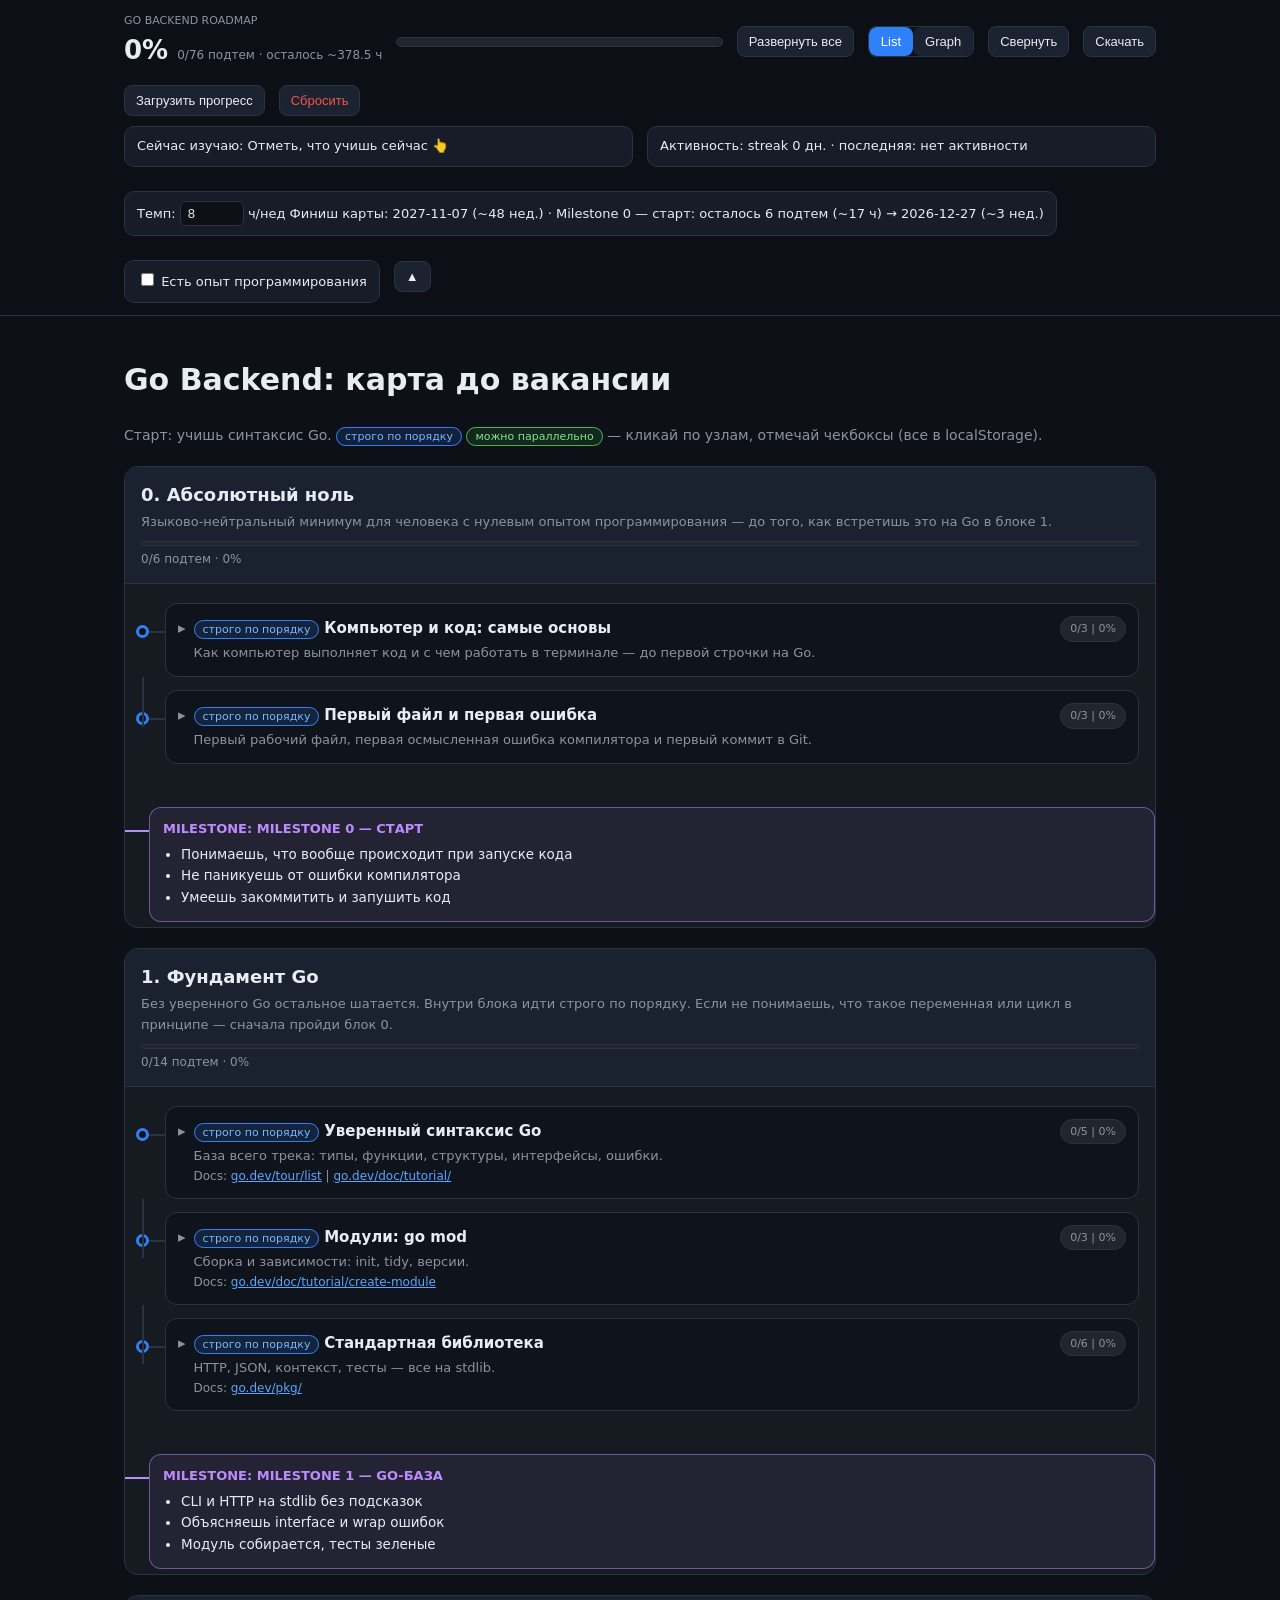
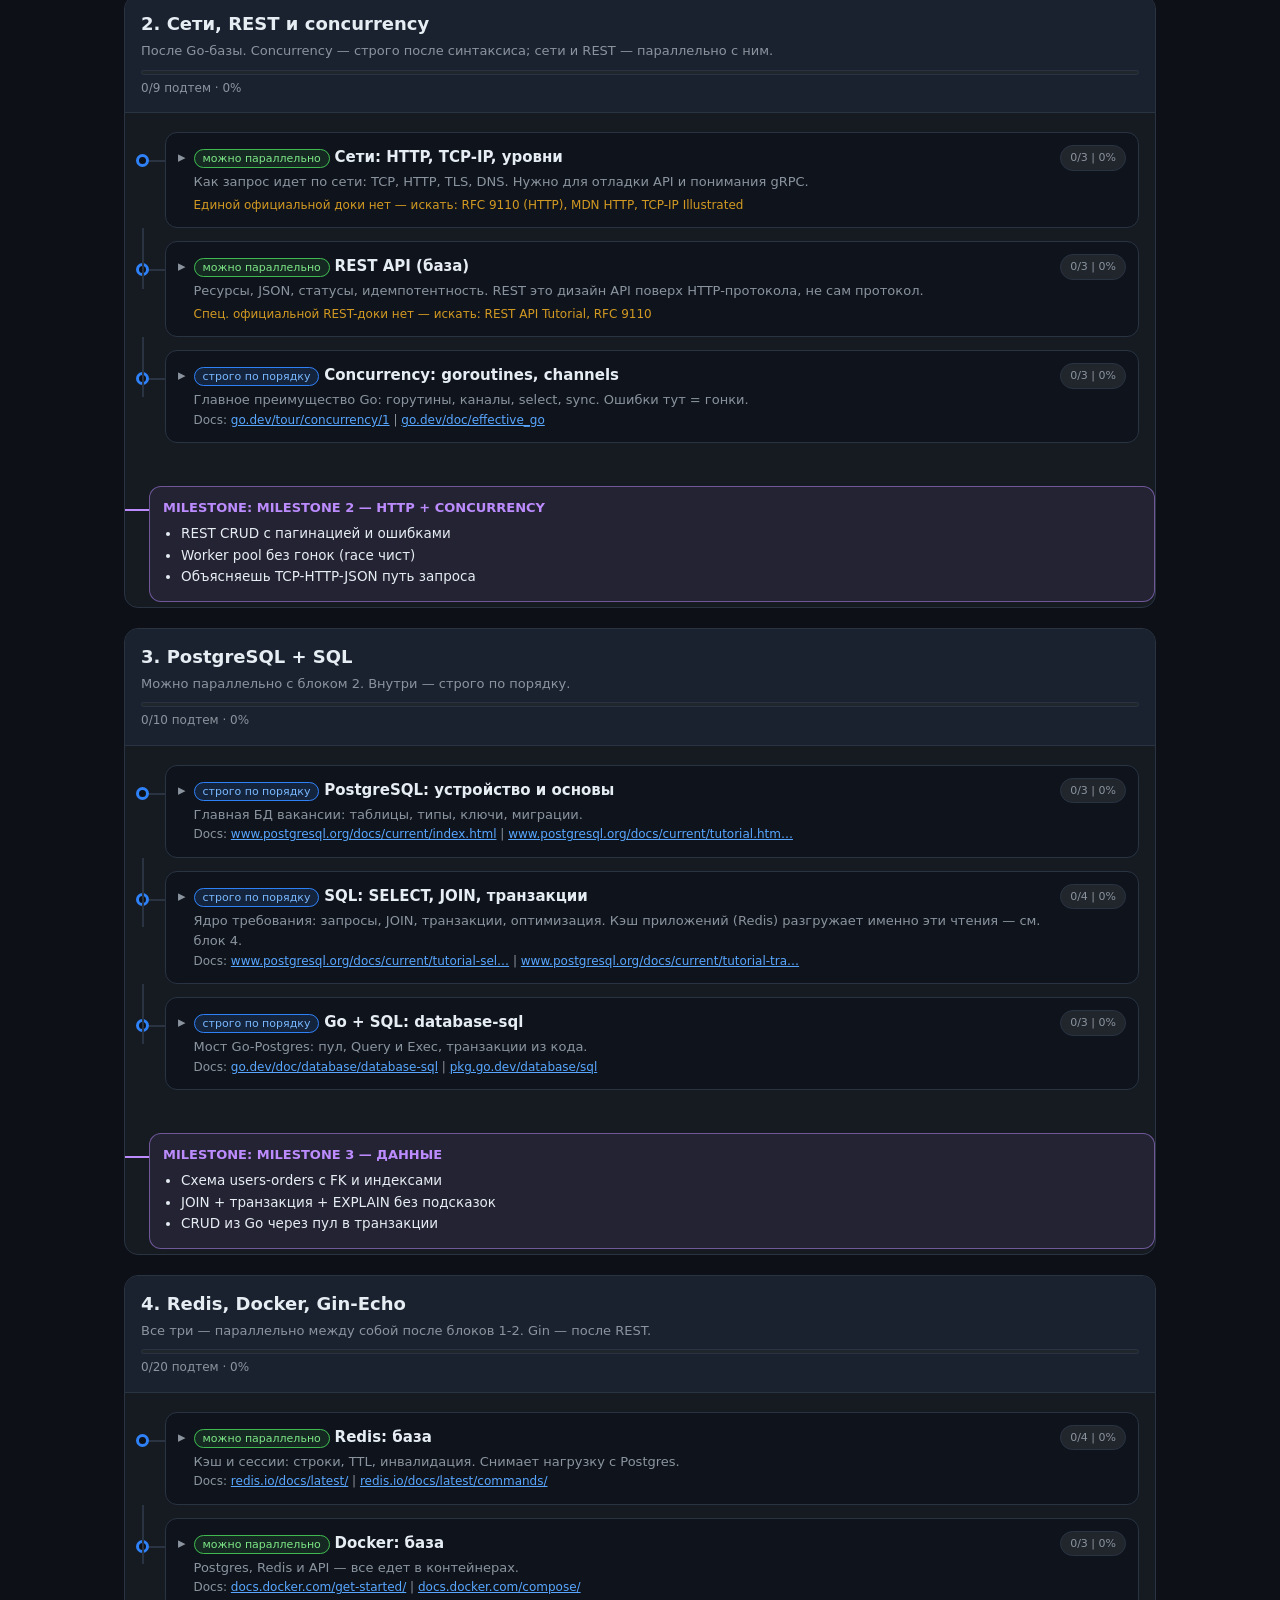
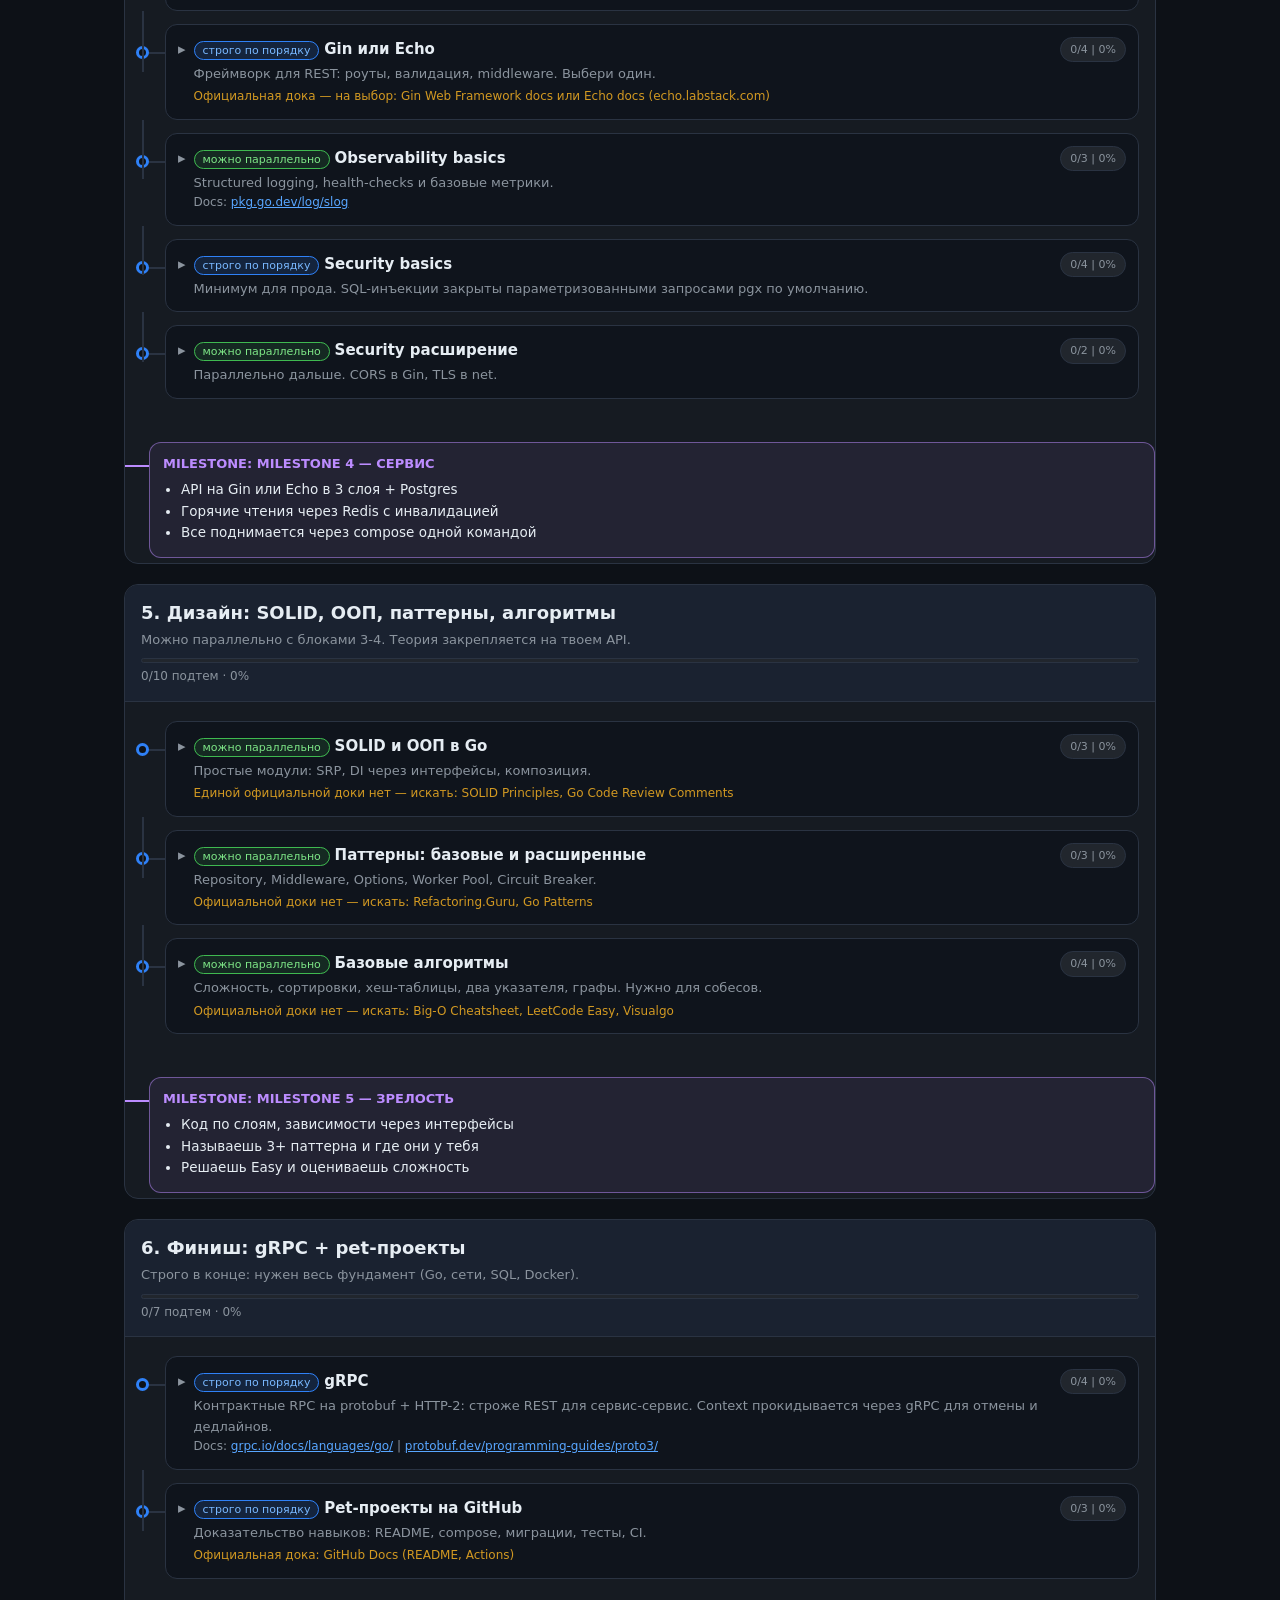
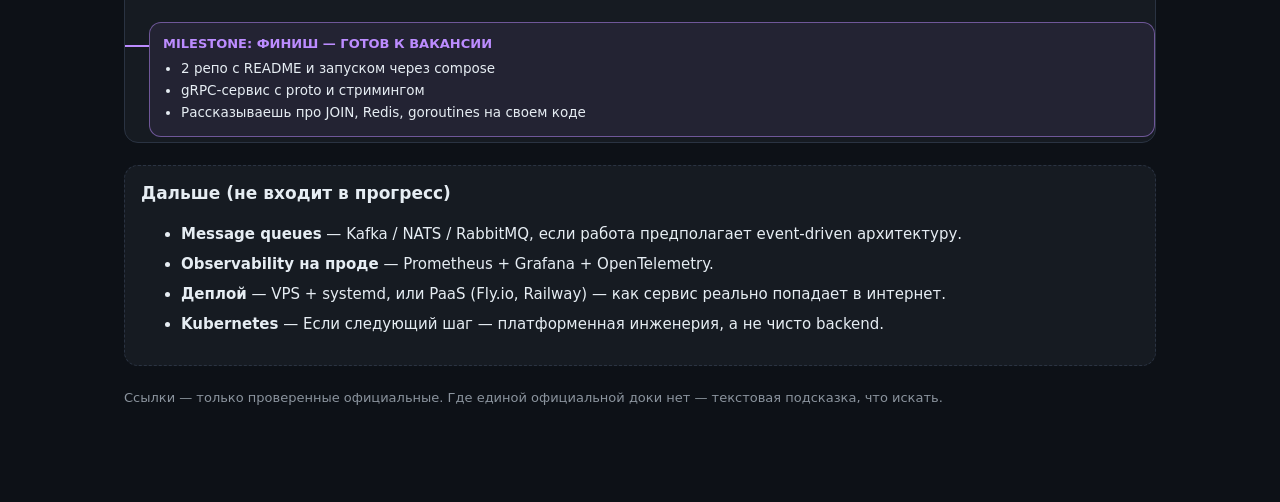
==== index.html @ e1a161cf "Update index.html" ====
<!DOCTYPE html>
<html lang="ru">
<head>
<meta charset="UTF-8">
<meta name="viewport" content="width=device-width,initial-scale=1">
<title>Go Backend Roadmap</title>
<style>
:root{--bg:#0d1117;--p:#161b22;--b:#2a3342;--t:#e6edf3;--m:#8b949e;--a:#2f81f7;--g:#3fb950;--o:#d29922;--pu:#bc8cff;--r:#f85149}
*{box-sizing:border-box}
body{margin:0;background:var(--bg);color:var(--t);font:15px/1.6 system-ui,Segoe UI,Roboto,Arial}
a{color:#58a6ff}
.w{max-width:1060px;margin:0 auto;padding:20px 14px 80px}
header{position:sticky;top:0;z-index:9;background:rgba(13,17,23,.96);border-bottom:1px solid var(--b);padding:12px 0}
.hi{max-width:1060px;margin:0 auto;padding:0 14px;display:flex;gap:14px;align-items:center;flex-wrap:wrap}
.pct{font-size:26px;font-weight:800}
.bar{height:10px;background:#21262d;border-radius:99px;overflow:hidden;border:1px solid var(--b);min-width:200px;flex:1}
.bar>i{display:block;height:100%;width:0;background:linear-gradient(90deg,var(--a),var(--g))}
.btn{background:#1c2330;border:1px solid var(--b);color:var(--t);border-radius:8px;padding:7px 11px;cursor:pointer;font-size:13px}
.tag{font-size:11px;padding:2px 8px;border-radius:99px;border:1px solid var(--b)}
.sq{background:rgba(47,129,247,.15);border-color:var(--a);color:#79b8ff}
.pa{background:rgba(63,185,80,.13);border-color:var(--g);color:#7ee787}
.st{background:var(--p);border:1px solid var(--b);border-radius:14px;margin:20px 0;overflow:hidden}
.sh{padding:14px 16px;border-bottom:1px solid var(--b);background:#1a2230}
.sh h2{margin:0 0 2px;font-size:18px}
.sh p{margin:0;color:var(--m);font-size:13px}
.nd{padding:6px 16px 16px}
.n{border:1px solid var(--b);border-radius:12px;margin:13px 0 13px 24px;background:#0f141c;position:relative}
.n:before{content:"";position:absolute;left:-24px;top:27px;width:24px;height:2px;background:var(--b)}
.n:after{content:"";position:absolute;left:-24px;top:-14px;bottom:50%;width:2px;background:var(--b)}
.nd>.n:first-child:after{display:none}
.d{position:absolute;left:-30px;top:21px;width:13px;height:13px;border-radius:50%;background:var(--bg);border:3px solid var(--a)}
.n.pa .d{border-color:var(--g)}
.nh{padding:12px;cursor:pointer;display:flex;gap:8px;align-items:flex-start}
.nh:hover{background:#131a25}
.nt{font-weight:700}
.nde{color:var(--m);font-size:13px;margin-top:3px}
.np{margin-left:auto;white-space:nowrap;font-size:11px;color:var(--m);background:#21262d;border:1px solid var(--b);border-radius:99px;padding:3px 9px;flex-shrink:0}
.np.dn{color:#7ee787;border-color:var(--g)}
.nb{display:none;border-top:1px solid var(--b);padding:5px 12px 12px}
.n.op .nb{display:block}
.s{border:1px solid var(--b);border-radius:10px;padding:9px 11px;margin:9px 0;background:#11161f}
.s.dn{border-color:rgba(63,185,80,.55)}
.st2{display:flex;gap:9px}
.tk{background:rgba(210,153,34,.09);border:1px solid rgba(210,153,34,.4);border-radius:8px;padding:6px 9px;font-size:13px;margin:6px 0}
.mt{font-size:12px;color:var(--m)}
.hn{font-size:12px;color:var(--o);margin-top:3px}
.mi{margin:14px 0 5px 24px;border:1px solid rgba(188,140,255,.5);background:rgba(188,140,255,.08);border-radius:12px;padding:11px 13px;position:relative}
.mi:before{content:"";position:absolute;left:-25px;top:22px;width:24px;height:2px;background:var(--pu)}
.mi h3{margin:0 0 4px;color:var(--pu);font-size:13px;text-transform:uppercase}
.mi ul{margin:4px 0 2px 18px;font-size:13.5px;padding:0}
.nta{width:100%;min-height:56px;background:#0d1117;color:var(--t);border:1px solid var(--b);border-radius:8px;padding:7px 9px;font:13px/1.5 inherit;margin-top:6px;resize:vertical}
.stt{width:22px;height:22px;border-radius:50%;border:2px solid var(--m);background:transparent;cursor:pointer;flex-shrink:0;margin-top:2px;padding:0}
.stt.todo{border-color:#8b949e;background:#21262d}
.stt.learning{border-color:var(--o);background:var(--o);box-shadow:0 0 8px rgba(210,153,34,.6)}
.stt.done{border-color:var(--g);background:var(--g)}
.sbt{font-size:12px;color:var(--m);background:transparent;border:1px dashed var(--b);border-radius:6px;padding:2px 8px;cursor:pointer;margin-top:6px}
.sbt.has{color:#79b8ff;border-color:var(--a)}
.sSb{height:5px;background:#21262d;border-radius:99px;overflow:hidden;margin-top:8px;border:1px solid var(--b)}
.sSb>i{display:block;height:100%;background:linear-gradient(90deg,var(--a),var(--g))}
.sSt{font-size:12px;color:var(--m);margin-top:4px}
.x2{font-size:12px;color:var(--m);margin-top:4px}
.nw{background:#161d28;border:1px solid var(--b);border-radius:10px;padding:9px 12px;margin-top:10px;font-size:13px}
.nw b{color:#79b8ff}
.fc{background:#161d28;border:1px solid var(--b);border-radius:10px;padding:9px 12px;margin-top:10px;font-size:13px}
.fc input[type=number]{width:64px;background:#0d1117;color:var(--t);border:1px solid var(--b);border-radius:6px;padding:4px 7px;font-size:13px}
.vtabs{display:inline-flex;border:1px solid var(--b);border-radius:8px;overflow:hidden}
.vtabs button{background:#1c2330;border:0;color:var(--t);padding:7px 12px;cursor:pointer;font-size:13px}
.vtabs button.on{background:var(--a);color:#fff}
#gwrap{display:none;position:relative;border:1px solid var(--b);border-radius:14px;overflow:hidden;background:#0a0e14;margin:16px 0 8px}
body.gmode #gwrap{display:block}
body.gmode #app,body.gmode #e1,body.gmode #e0{display:none!important}
#gcv{display:block;width:100%;height:62vh;min-height:440px;cursor:grab;touch-action:none}
#gbar{position:absolute;left:10px;top:10px;display:flex;gap:8px;flex-wrap:wrap;z-index:3}
#ghint{position:absolute;left:10px;bottom:8px;color:var(--m);font-size:12px;z-index:3;background:rgba(10,14,20,.72);padding:3px 8px;border-radius:8px;border:1px solid var(--b)}
#gside{position:absolute;right:0;top:0;bottom:0;width:330px;max-width:88vw;background:rgba(15,20,28,.97);border-left:1px solid var(--b);padding:14px;overflow:auto;transform:translateX(105%);transition:transform .22s ease;z-index:4}
#gside.on{transform:none}
#gside h3{margin:0 0 6px;font-size:16px}
#gside .mut{color:var(--m);font-size:13px}
#gside .row{display:flex;gap:8px;margin:10px 0;flex-wrap:wrap}
#gstat{display:flex;gap:6px;width:100%}
#gstat button{flex:1}
#gstat button.on{outline:2px solid var(--a)}
#gside textarea{width:100%;min-height:76px;background:#0d1117;color:var(--t);border:1px solid var(--b);border-radius:8px;padding:8px}
header .hsub{transition:all .2s ease}
header.min .hsub{display:none}
header.min #hx{transform:rotate(180deg)}
#hx{min-width:34px}
.skip0{display:flex;gap:10px;align-items:center;flex-wrap:wrap;background:#101722;border:1px dashed var(--a);border-radius:12px;padding:10px 12px;margin:16px 0;color:var(--m);font-size:13px}
.bonus{background:var(--p);border:1px dashed var(--b);border-radius:14px;margin:22px 0;padding:14px 16px}
.bonus h2{margin:0 0 6px;font-size:17px}
.bonus li{margin:6px 0}
@media(max-width:768px){header .hsub{display:none}header.open .hsub{display:flex}header.min .hsub{display:none!important}}
</style>
</head>
<body>
<header><div class="hi"><div><div style="font-size:11px;color:var(--m)">GO BACKEND ROADMAP</div><div class="pct"><span id="p">0</span>% <span id="c" style="font-size:12px;color:var(--m);font-weight:400"></span></div></div><div class="bar"><i id="b"></i></div><button class="btn" id="e1">Развернуть все</button><span class="vtabs"><button class="btn on" id="vL">List</button><button class="btn" id="vG">Graph</button></span><button class="btn" id="e0">Свернуть</button><button class="btn" id="dl">Скачать</button><button class="btn" id="ul">Загрузить прогресс</button><input type="file" id="fi" accept=".json,application/json" style="display:none"><button class="btn" id="rs" style="color:var(--r)">Сбросить</button></div><div class="hi hsub"><div class="nw" id="nw" style="flex:1">Сейчас изучаю: —</div><div class="nw" id="sk" style="flex:1">Активность: —</div><div class="fc">Темп: <input id="pw" type="number" min="1" max="80" value="8"> ч/нед <span id="fc">—</span></div><label class="fc" style="gap:6px"><input type="checkbox" id="s0"> Есть опыт программирования</label><button class="btn" id="hx" title="Свернуть шапку">▲</button></div></header>
<div class="w"><h1>Go Backend: карта до вакансии</h1><p style="color:var(--m);font-size:14px">Старт: учишь синтаксис Go. <span class="tag sq">строго по порядку</span> <span class="tag pa">можно параллельно</span> — кликай по узлам, отмечай чекбоксы (все в localStorage).</p><div id="app"></div>
<div id="gwrap"><canvas id="gcv"></canvas><div id="gbar"><button class="btn" id="gfit">Fit</button><button class="btn" id="gcur">To current</button><button class="btn" id="gstop">Pause</button></div><div id="ghint">drag узел=pin, dblclick=unpin, drag фон=pan, wheel/pinch=zoom, click=детали</div><aside id="gside"></aside></div>
<p style="color:var(--m);font-size:13px">Ссылки — только проверенные официальные. Где единой официальной доки нет — текстовая подсказка, что искать.</p></div>
<script>
const K="go-roadmap-v1",KD="go-roadmap-days",KN="go-roadmap-notes",KP="go-roadmap-pace";
let S={};try{S=JSON.parse(localStorage.getItem(K)||"{}")}catch(e){S={}}
for(const k in S){if(S[k]===1||S[k]===true)S[k]="done"}
let DY=[];try{DY=JSON.parse(localStorage.getItem(KD)||"[]")}catch(e){DY=[]}
let NT={};try{NT=JSON.parse(localStorage.getItem(KN)||"{}")}catch(e){NT={}}
let PW=parseInt(localStorage.getItem(KP)||"8",10);if(!(PW>0))PW=8;
let SKIP0=false;try{SKIP0=localStorage.getItem("go-roadmap-skip0")==="1"}catch(e){SKIP0=false}
let OPEN={};try{OPEN=JSON.parse(localStorage.getItem("go-roadmap-open")||"{}")}catch(e){OPEN={}}
const sv=()=>localStorage.setItem(K,JSON.stringify(S));
const svD=()=>localStorage.setItem(KD,JSON.stringify(DY));
const svN=()=>localStorage.setItem(KN,JSON.stringify(NT));
const svP=()=>localStorage.setItem(KP,String(PW));
const svO=()=>localStorage.setItem("go-roadmap-open",JSON.stringify(OPEN));
const svS0=()=>{try{localStorage.setItem("go-roadmap-skip0",SKIP0?"1":"0")}catch(e){}};
const skey=(nd,sb)=>nd.id+":"+(sb.id!=null?sb.id:"");
const st=k=>(S[k]==="done"||S[k]==="learning"||S[k]==="todo")?S[k]:(S[k]?"done":"todo");
const today=()=>{const d=new Date();return d.getFullYear()+"-"+String(d.getMonth()+1).padStart(2,"0")+"-"+String(d.getDate()).padStart(2,"0")};
function markDay(){const t=today();if(!DY.includes(t)){DY.push(t);DY.sort();svD()}}

const D=[
{s:"0. Абсолютный ноль",optional:true,d:"Языково-нейтральный минимум для человека с нулевым опытом программирования — до того, как встретишь это на Go в блоке 1.",n:[
{id:"zero-basics",t:"Компьютер и код: самые основы",m:"seq",ds:"Как компьютер выполняет код и с чем работать в терминале — до первой строчки на Go.",sub:[
{id:"0",w:"Что такое программа и как компьютер её выполняет",y:"На пальцах, без языка.",t:"Задание: своими словами объясни другу, что происходит, когда ты запускаешь любую программу.",h:2},
{id:"1",w:"Компилятор vs интерпретатор",y:"Что происходит, когда запускаешь код.",t:"Задание: опиши разницу на примере запуска своей первой Go-программы.",h:2},
{id:"2",w:"Терминал: базовые команды и пути",y:"cd, ls, mkdir, запуск программы; относительные и абсолютные пути.",t:"Задание: создай папку через терминал, перейди в неё, запусти файл.",h:3}]},
{id:"zero-project",t:"Первый файл и первая ошибка",m:"seq",ds:"Первый рабочий файл, первая осмысленная ошибка компилятора и первый коммит в Git.",sub:[
{id:"0",w:"Файл .go и структура простого проекта",y:"main.go, package main, func main.",t:"Задание: создай minimal main.go и запусти его.",h:3},
{id:"1",w:"Как читать ошибку компилятора",y:"Не бояться красного текста.",t:"Задание: намеренно сломай код 3 способами, разбери каждую ошибку.",h:3},
{id:"2",w:"Git: репозиторий, commit, push",y:"Что такое репозиторий и зачем он нужен.",t:"Задание: создай репозиторий, сделай первый коммит и запушь на GitHub",h:4}]}],
mi:{t:"Milestone 0 — старт",c:["Понимаешь, что вообще происходит при запуске кода","Не паникуешь от ошибки компилятора","Умеешь закоммитить и запушить код"]}},
{s:"1. Фундамент Go",d:"Без уверенного Go остальное шатается. Внутри блока идти строго по порядку. Если не понимаешь, что такое переменная или цикл в принципе — сначала пройди блок 0.",n:[
{id:"go-syn",t:"Уверенный синтаксис Go",m:"seq",ds:"База всего трека: типы, функции, структуры, интерфейсы, ошибки.",docs:["https://go.dev/tour/list","https://go.dev/doc/tutorial/"],sub:[
{w:"Типы, переменные, управление",y:"Фундамент чтения любого кода.",t:"Задание: CLI-калькулятор с флагом операции.",h:6,l:["https://go.dev/tour/list"],x:"Go by Example: переменные, if-else, switch, for"},
{w:"Функции, методы, указатели",y:"Важно value vs pointer receiver.",t:"Задание: тип Cart с методами Add и Total на указателе.",h:6,l:["https://go.dev/doc/effective_go"],x:"Go by Example: методы, указатели, структуры"},
{w:"Struct, interface, композиция",y:"В Go нет наследования — есть интерфейсы.",t:"Задание: интерфейс Notifier + 2 реализации.",h:8,l:["https://go.dev/doc/effective_go"],x:"Go Code Review Comments: интерфейсы и встраивание"},
{w:"Slices, maps, строки",y:"len и cap, nil-мапы, руны.",t:"Задание: word-count через map + сортировку.",h:6,l:["https://go.dev/tour/list"],x:"Go by Example: срезы, карты, строки и руны"},
{w:"Ошибки: wrap, Is и As",y:"Ошибки — значения; wrap через процент-w.",t:"Задание: цепочка из 3 функций с оборачиванием ошибок.",h:5,l:["https://go.dev/blog/error-handling-and-go"]}]},
{id:"gomod",t:"Модули: go mod",m:"seq",ds:"Сборка и зависимости: init, tidy, версии.",docs:["https://go.dev/doc/tutorial/create-module"],sub:[
{w:"init, build, run",y:"Чтобы проект собирался одной командой.",t:"Задание: модуль, 2 пакета, сборка всего проекта.",h:3,l:["https://go.dev/doc/tutorial/create-module"],x:"Go docs: Tutorial Create a Module (офиц. дока)"},
{w:"get и tidy",y:"Чистое дерево зависимостей.",t:"Задание: подключи uuid, выполни tidy.",h:3,l:["https://go.dev/doc/modules/gomod-ref"],x:"Go blog: Using Go Modules (офиц. блог)"},
{w:"Версии и replace",y:"Semver и локальная замена.",t:"Задание: подключи пакет через replace.",h:3,l:["https://go.dev/doc/modules/gomod-ref"]}],x:"Go docs: Minimal Version Selection + replace"},
{id:"std",t:"Стандартная библиотека",m:"seq",ds:"HTTP, JSON, контекст, тесты — все на stdlib.",docs:["https://go.dev/pkg/"],sub:[
{w:"net-http сервер",y:"Даже с Gin внутри — net-http.",t:"Задание: сервер с health и echo + таймауты.",h:6,l:["https://pkg.go.dev/net/http"],x:"Go by Example: HTTP-серверы, таймауты, graceful shutdown"},
{w:"encoding-json",y:"REST — это JSON туда-сюда.",t:"Задание: CRUD в памяти с корректными статусами.",h:4,l:["https://pkg.go.dev/encoding/json"],x:"Go by Example: JSON — Marshal, Unmarshal, теги"},
{w:"context",y:"Отмена и таймауты для HTTP, SQL и gRPC.",t:"Задание: хендлер с WithTimeout.",h:4,l:["https://pkg.go.dev/context"],x:"Go blog: Concurrency Patterns — Context (офиц. блог Go)"},
{w:"testing table-driven",y:"Идиома Go.",t:"Задание: покрой функцию 5 кейсами.",h:5,l:["https://pkg.go.dev/testing"]},
{id:"generics",w:"Generics: type parameters",y:"Go 1.18+: общие функции без copy-paste.",t:"Задание: Max Ordered + Stack Push Pop.",h:5,l:["https://go.dev/doc/tutorial/generics"]},
{id:"panic-recover",w:"Panic, recover, defer",y:"Паника не error.",t:"Задание: middleware recover 500.",h:3,l:["https://go.dev/blog/defer-panic-and-recover"]}]}],
mi:{t:"Milestone 1 — Go-база",c:["CLI и HTTP на stdlib без подсказок","Объясняешь interface и wrap ошибок","Модуль собирается, тесты зеленые"]}},
{s:"2. Сети, REST и concurrency",d:"После Go-базы. Concurrency — строго после синтаксиса; сети и REST — параллельно с ним.",n:[
{id:"net",t:"Сети: HTTP, TCP-IP, уровни",m:"par",ds:"Как запрос идет по сети: TCP, HTTP, TLS, DNS. Нужно для отладки API и понимания gRPC.",hint:"Единой официальной доки нет — искать: RFC 9110 (HTTP), MDN HTTP, TCP-IP Illustrated",sub:[
{w:"Модель OSI, TCP-IP и сокеты",y:"Где TCP, где HTTP, что такое порт.",t:"Задание: нарисуй схему путь запроса браузер-сервер и выведи ss -tlnp на своей машине.",h:4,hint:"искать в MDN: HTTP overview"},
{w:"HTTP: методы, статусы, заголовки",y:"REST построен на семантике HTTP.",t:"Задание: curl GET, POST, PUT, DELETE; объясни 2xx, 4xx, 5xx + cookies и keep-alive.",h:5,hint:"искать: MDN HTTP methods и status + RFC 9110"},
{w:"TCP vs UDP, TLS, DNS",y:"Почему API на TCP+TLS; как резолвится хост.",t:"Задание: выполни curl -v https://go.dev, выпиши 3 строки handshake TLS и результат nslookup go.dev.",h:5,hint:"искать: Cloudflare Learning Center (DNS, TLS)"}]},
{id:"rest",t:"REST API (база)",m:"par",ds:"Ресурсы, JSON, статусы, идемпотентность. REST это дизайн API поверх HTTP-протокола, не сам протокол.",hint:"Спец. официальной REST-доки нет — искать: REST API Tutorial, RFC 9110",sub:[
{w:"Ресурсы и маршруты",y:"Проектирование users-id вместо getUser.",t:"Задание: опиши таблицу 5 endpoints CRUD users и orders: метод + путь + статус.",h:4,hint:"искать: REST API Tutorial (restapitutorial.com)",x:"REST API Tutorial: ресурсы и именование"},
{w:"JSON, статусы, ошибки",y:"Единый формат ошибок решает боль фронта.",t:"Задание: CRUD на stdlib с единым JSON ошибок.",h:6,l:["https://pkg.go.dev/encoding/json"],x:"JSON API: формат ошибок + статусы"},
{w:"Query, пагинация, фильтры",y:"Без limit и offset API ляжет на больших таблицах.",t:"Задание: items с page, limit и sort.",h:4,hint:"искать: JSON API pagination"}],x:"JSON API: пагинация limit-offset"},
{id:"conc",t:"Concurrency: goroutines, channels",m:"seq",ds:"Главное преимущество Go: горутины, каналы, select, sync. Ошибки тут = гонки.",docs:["https://go.dev/tour/concurrency/1","https://go.dev/doc/effective_go"],sub:[
{w:"Goroutines + WaitGroup",y:"Параллельные задачи без потоков ОС.",t:"Задание: скачать 5 URL параллельно через WaitGroup.",h:6,l:["https://go.dev/tour/concurrency/1"],x:"Go blog: Share Memory By Communicating (офиц. блог Go)"},
{w:"Channels + select",y:"Обмен данными и таймауты.",t:"Задание: worker pool на 3 воркера + select с timeout.",h:8,l:["https://go.dev/tour/concurrency/2"],x:"Go by Example: каналы, select, таймауты, worker pools"},
{w:"Mutex, race, errgroup",y:"Защита общих данных; поиск гонок.",t:"Задание: счетчик с mutex + запуск с флагом race.",h:6,l:["https://go.dev/doc/effective_go"]}]}],
mi:{t:"Milestone 2 — HTTP + concurrency",c:["REST CRUD с пагинацией и ошибками","Worker pool без гонок (race чист)","Объясняешь TCP-HTTP-JSON путь запроса"],x:"Go docs: Data Race Detector + errgroup README"}},
{s:"3. PostgreSQL + SQL",d:"Можно параллельно с блоком 2. Внутри — строго по порядку.",n:[
{id:"pg",t:"PostgreSQL: устройство и основы",m:"seq",ds:"Главная БД вакансии: таблицы, типы, ключи, миграции.",docs:["https://www.postgresql.org/docs/current/index.html","https://www.postgresql.org/docs/current/tutorial.html"],sub:[
{w:"Установка, psql, типы",y:"Уметь поднять БД и ходить в нее руками.",t:"Задание: подними Postgres в docker, создай БД и users.",h:4,l:["https://www.postgresql.org/docs/current/tutorial-start.html"],x:"PostgreSQL Tutorial: установка и psql"},
{w:"Схема: PK, FK, NOT NULL, unique",y:"Целостность на уровне БД, а не только в коде.",t:"Задание: users-orders с FK и ON DELETE RESTRICT.",h:5,l:["https://www.postgresql.org/docs/current/tutorial-constraints.html"],x:"PostgreSQL Tutorial: ограничения и ключи"},
{w:"Индексы и миграции",y:"Индексы ускоряют, миграции версионируют схему.",t:"Задание: btree-индекс на email + 3 миграции.",h:5,l:["https://www.postgresql.org/docs/current/indexes.html"]}],x:"golang-migrate README: миграции up-down"},
{id:"sql",t:"SQL: SELECT, JOIN, транзакции",m:"seq",ds:"Ядро требования: запросы, JOIN, транзакции, оптимизация. Кэш приложений (Redis) разгружает именно эти чтения — см. блок 4.",docs:["https://www.postgresql.org/docs/current/tutorial-select.html","https://www.postgresql.org/docs/current/tutorial-transactions.html"],sub:[
{w:"SELECT, WHERE, GROUP BY",y:"80 процентов рабочих запросов.",t:"Задание: топ-5 товаров по выручке (SUM+GROUP+LIMIT).",h:6,l:["https://www.postgresql.org/docs/current/tutorial-select.html"],x:"PostgreSQL Tutorial: SELECT, агрегаты, GROUP BY"},
{w:"JOIN inner и left, подзапросы",y:"Связанные таблицы без N+1 в коде.",t:"Задание: пользователи + заказы через LEFT JOIN.",h:6,l:["https://www.postgresql.org/docs/current/tutorial-join.html"],x:"PostgreSQL Tutorial: JOIN и подзапросы"},
{w:"INSERT, UPDATE, DELETE + транзакции",y:"Атомарность: списание + запись вместе.",t:"Задание: перевод баланса BEGIN-COMMIT + ROLLBACK.",h:6,l:["https://www.postgresql.org/docs/current/tutorial-transactions.html"],x:"PostgreSQL Tutorial: транзакции и уровни изоляции"},
{w:"EXPLAIN и оптимизация",y:"Видеть seq scan и чинить индексом.",t:"Задание: EXPLAIN ANALYZE, добавь индекс, сравни.",h:6,l:["https://www.postgresql.org/docs/current/using-explain.html"]}],x:"PostgreSQL Tutorial: Using EXPLAIN + индексы"},
{id:"godb",t:"Go + SQL: database-sql",m:"seq",ds:"Мост Go-Postgres: пул, Query и Exec, транзакции из кода.",docs:["https://go.dev/doc/database/database-sql","https://pkg.go.dev/database/sql"],sub:[
{w:"Подключение и пул (pgx)",y:"Пул решает скорость и лимиты коннектов.",t:"Задание: подключи pgx с MaxConns=5, выполни Ping и SELECT version().",h:4,l:["https://pkg.go.dev/github.com/jackc/pgx/v5"],x:"pgx README + Go database-sql docs: пул соединений"},
{w:"Query, Exec, Scan",y:"Чтение строк и запись без магии.",t:"Задание: CRUD users на database-sql или pgx. Используй context.WithTimeout при вызове запроса, покажи отмену при таймауте.",h:6,l:["https://go.dev/doc/database/database-sql"],x:"Go wiki: database-sql tutorial (офиц. wiki)"},
{w:"Транзакции из Go + sqlc",y:"Транзакция в коде + генерация типов.",t:"Задание: перевод баланса 100 единиц между двумя счетами в tx + сгенерируй типы через sqlc.",h:6,hint:"искать в официальной документации: sqlc docs (sqlc.dev) и pgx docs"}]}],
mi:{t:"Milestone 3 — данные",c:["Схема users-orders с FK и индексами","JOIN + транзакция + EXPLAIN без подсказок","CRUD из Go через пул в транзакции"]}},
{s:"4. Redis, Docker, Gin-Echo",d:"Все три — параллельно между собой после блоков 1-2. Gin — после REST.",n:[
{id:"redis",t:"Redis: база",m:"par",ds:"Кэш и сессии: строки, TTL, инвалидация. Снимает нагрузку с Postgres.",docs:["https://redis.io/docs/latest/","https://redis.io/docs/latest/commands/"],sub:[
{id:"cache-aside",w:"Cache-aside зачем и когда НЕ надо",y:"Дорогие чтения редко меняющихся данных; иначе преждевременная оптимизация.",t:"Задание reasoning без кода: 2 кейса где кэш оправдан и где нет.",h:1.5},
{w:"Строки, хеши, TTL",y:"Кэш GET-запросов — главный кейс.",t:"Задание: SET, GET, HSET + EXPIRE через redis-cli. Затем опиши, какие ключи твоего API стоит кэшировать, а какие нет.",h:3,l:["https://redis.io/docs/latest/commands/"],x:"Redis Tutorial: структуры данных и expire"},
{w:"Кэширование в Go",y:"Cache-aside: сначала Redis, потом БД.",t:"Задание: кэшируй профиль на 60с (go-redis). Отдельно проговори: cache-aside сначала смотрит в Redis, потом в БД; пиши инвалидацию при UPDATE.",h:5,l:["https://redis.io/docs/latest/develop/clients/go/"],x:"go-redis README: cache-aside пример"},
{w:"Инвалидация и сессии",y:"Протухший кэш хуже его отсутствия.",t:"Задание: инвалидация при UPDATE + сессии с TTL.",h:4,l:["https://redis.io/docs/latest/"]}],x:"Redis Tutorial: key expiration + сессии"},
{id:"docker",t:"Docker: база",m:"par",ds:"Postgres, Redis и API — все едет в контейнерах.",docs:["https://docs.docker.com/get-started/","https://docs.docker.com/compose/"],sub:[
{w:"Образ, контейнер, том",y:"Изолированное окружение одной командой.",t:"Задание: запусти postgres 16 и redis 7 с томами.",h:4,l:["https://docs.docker.com/get-started/"],x:"Docker Get Started: образы, контейнеры, тома"},
{w:"Dockerfile для Go",y:"Multistage-сборка дает маленький образ.",t:"Задание: multistage Dockerfile для API.",h:4,l:["https://docs.docker.com/language/golang/"],x:"Docker docs: multi-stage builds для Go"},
{w:"Compose api+db+redis",y:"Все окружение одной командой.",t:"Задание: compose из 3 сервисов + healthcheck.",h:4,l:["https://docs.docker.com/compose/"]}],x:"Docker Compose: networking + healthcheck"},
{id:"gin",t:"Gin или Echo",m:"seq",ds:"Фреймворк для REST: роуты, валидация, middleware. Выбери один.",hint:"Официальная дока — на выбор: Gin Web Framework docs или Echo docs (echo.labstack.com)",sub:[
{w:"Роуты, параметры, JSON",y:"Скелет любого API.",t:"Задание: CRUD users на Gin или Echo.",h:5,hint:"искать в официальной документации: Gin Quick Start или Echo Guide"},
{w:"Middleware: лог, auth, CORS",y:"Сквозная логика без дублей.",t:"Задание: middleware лога + проверка токена.",h:4,hint:"искать в официальной документации: Gin Middleware или Echo Middleware"},
{w:"Валидация и ошибки",y:"Чистый вход — меньше 500-х.",t:"Задание: required-поля + единый JSON ошибок.",h:4,hint:"искать в официальной документации: Gin Model binding или Echo Request"},
{w:"Слой handler-service-repo",y:"Архитектура, которую ждут на ревью.",t:"Задание: разнеси CRUD на 3 слоя + pgx.",h:8,hint:"искать: Go project layout, clean architecture Go"}]},
{id:"observability",t:"Observability basics",m:"par",ds:"Structured logging, health-checks и базовые метрики.",docs:["https://pkg.go.dev/log/slog"],sub:[
{id:"slog-id",w:"Structured logging (slog) + request ID",y:"JSON-логи вместо Println; request_id через context.",t:"Задание: slog JSON + middleware request_id.",h:2},
{id:"healthz",w:"/healthz и /readyz",y:"Оркестратор знает жив ли сервис.",t:"Задание: добавь /healthz и /readyz с проверкой БД.",h:1.5},
{id:"latency",w:"Latency-метрика хендлера",y:"Видеть тормоза без Prometheus.",t:"Задание: middleware логирует latency в JSON.",h:2}]},
{id:"security-basics",t:"Security basics",m:"seq",ds:"Минимум для прода. SQL-инъекции закрыты параметризованными запросами pgx по умолчанию.",sub:[
{id:"pwd-hash",w:"Password hashing bcrypt",y:"Пароль нельзя хранить открыто.",t:"Задание: регистрация хеширует bcrypt, логин сверяет.",h:2},
{id:"rate-limit",w:"Rate limiting на IP",y:"Защита от брутфорса.",t:"Задание: middleware лимит запросов с IP в минуту.",h:2},
{id:"refresh-rotation",w:"Refresh rotation и revocation",y:"Ротация и отзыв токенов.",t:"Задание: инвалидация старого refresh + logout blacklist.",h:1.5},
{id:"secrets",w:"Secrets .env в прод",y:"Секреты не в коде.",t:"Задание: .env для dev + env vars для прода.",h:1.5}]},
{id:"security-extra",t:"Security расширение",m:"par",ds:"Параллельно дальше. CORS в Gin, TLS в net.",sub:[
{id:"req-limit",w:"Request size limits",y:"Защита от больших тел.",t:"Задание: middleware Content-Length.",h:1.5},
{id:"ssrf",w:"SSRF",y:"Валидация исходящих URL.",t:"Задание: блокируй localhost и приватные диапазоны.",h:2.5}]}],
mi:{t:"Milestone 4 — сервис",c:["API на Gin или Echo в 3 слоя + Postgres","Горячие чтения через Redis с инвалидацией","Все поднимается через compose одной командой"]}},
{s:"5. Дизайн: SOLID, ООП, паттерны, алгоритмы",d:"Можно параллельно с блоками 3-4. Теория закрепляется на твоем API.",n:[
{id:"solid",t:"SOLID и ООП в Go",m:"par",ds:"Простые модули: SRP, DI через интерфейсы, композиция.",hint:"Единой официальной доки нет — искать: SOLID Principles, Go Code Review Comments",sub:[
{w:"SRP, OCP, DIP",y:"Маленькие интерфейсы и внедрение зависимостей.",t:"Задание: выдели UserRepo интерфейсом, внедри mock.",h:5,hint:"искать: SOLID в примерах Go"},
{w:"Композиция вместо наследования",y:"Идиома Go вместо иерархий.",t:"Задание: переписать иерархию на встраивание.",h:4,l:["https://go.dev/doc/effective_go"]},
{w:"Чистые функции и пакеты",y:"Пакет = ответственность; exported-минимум.",t:"Задание: разбей main на internal пакеты.",h:4,hint:"искать: Go project layout"}]},
{id:"pat",t:"Паттерны: базовые и расширенные",m:"par",ds:"Repository, Middleware, Options, Worker Pool, Circuit Breaker.",hint:"Официальной доки нет — искать: Refactoring.Guru, Go Patterns",sub:[
{w:"Repository + Options",y:"Доступ к данным и гибкие конструкторы.",t:"Задание: Postgres UserRepo + функциональные опции.",h:5,hint:"искать: Refactoring.Guru + Go functional options"},
{w:"Middleware и Decorator",y:"Логи, метрики, ретраи поверх хендлеров.",t:"Задание: цепочка middleware для HTTP.",h:4,hint:"искать: Go middleware pattern"},
{w:"Worker Pool, Fan-in и Fan-out, Breaker",y:"Конкурентные паттерны продакшена.",t:"Задание: fan-out + простой breaker.",h:6,l:["https://go.dev/tour/concurrency/2"]}]},
{id:"algo",t:"Базовые алгоритмы",m:"par",ds:"Сложность, сортировки, хеш-таблицы, два указателя, графы. Нужно для собесов.",hint:"Официальной доки нет — искать: Big-O Cheatsheet, LeetCode Easy, Visualgo",sub:[
{w:"Big-O и сортировки",y:"Понимать цену кода на собеседовании.",t:"Задание: сравни вставку, сортировку и поиск, замерь.",h:5,hint:"искать: Big-O cheat sheet"},
{id:"bench-pprof",w:"Бенчмарки и pprof",y:"Без цифр медленно не аргумент.",t:"Задание: + vs Builder через testing.B + pprof горячий вызов.",h:4.5,l:["https://pkg.go.dev/testing","https://pkg.go.dev/net/http/pprof"]},
{w:"Хеш-таблицы, стек, очередь",y:"Чаще спрашивают map + два указателя.",t:"Задание: 10 задач Easy на map и два указателя.",h:8,hint:"искать: LeetCode Easy + NeetCode"},
{w:"Бинарный поиск, BFS и DFS",y:"База для задач на графы и деревья.",t:"Задание: бинарный поиск + BFS по графу.",h:6,hint:"искать: Visualgo"}]}],
mi:{t:"Milestone 5 — зрелость",c:["Код по слоям, зависимости через интерфейсы","Называешь 3+ паттерна и где они у тебя","Решаешь Easy и оцениваешь сложность"]}},
{s:"6. Финиш: gRPC + pet-проекты",d:"Строго в конце: нужен весь фундамент (Go, сети, SQL, Docker).",n:[
{id:"grpc",t:"gRPC",m:"seq",ds:"Контрактные RPC на protobuf + HTTP-2: строже REST для сервис-сервис. Context прокидывается через gRPC для отмены и дедлайнов.",docs:["https://grpc.io/docs/languages/go/","https://protobuf.dev/programming-guides/proto3/"],sub:[
{w:"Protobuf: сообщения и сервис",y:"Контракт вместо рыхлого JSON.",t:"Задание: proto для Users (Get, Create, List).",h:4,l:["https://protobuf.dev/programming-guides/proto3/"],x:"gRPC Basics tutorial: proto-файл users-сервиса"},
{w:"Unary RPC на Go",y:"Скелет любого gRPC-сервиса.",t:"Задание: сервер + клиент на localhost.",h:6,l:["https://grpc.io/docs/languages/go/basics/"],x:"gRPC Basics tutorial: unary на Go"},
{w:"Стриминг + deadline",y:"Server-streaming и отмены — сила gRPC.",t:"Задание: ListUsers стримом + deadline.",h:5,l:["https://grpc.io/docs/languages/go/basics/"],x:"gRPC docs: стриминг и deadlines"},
{w:"gRPC + REST рядом",y:"Часто оба: gRPC внутри, REST наружу.",t:"Задание: REST-хендлер, дергающий gRPC.",h:5,l:["https://grpc.io/docs/languages/go/"]}],x:"grpc-gateway README: REST поверх gRPC"},
{id:"pets",t:"Pet-проекты на GitHub",m:"seq",ds:"Доказательство навыков: README, compose, миграции, тесты, CI.",hint:"Официальная дока: GitHub Docs (README, Actions)",sub:[
{w:"Проект 1: Task API (REST)",y:"Визитка: Gin-Echo + Postgres + Redis + Docker.",t:"Задание: CRUD, миграции, кэш, README, тесты.",h:30,hint:"искать в официальной документации: GitHub README и Actions",x:"GitHub docs: README + Actions для Go"},
{w:"Проект 2: gRPC-сервис",y:"Закрывает требование gRPC из вакансии.",t:"Задание: users-service + REST-gateway + compose.",h:20,l:["https://grpc.io/docs/languages/go/"],x:"gRPC Examples: helloworld + route-guide на Go"},
{w:"Оформление и CI",y:"Ревью смотрят на гигиену.",t:"Задание: README, go vet, golangci, Actions.",h:8,l:["https://go.dev/doc/"]}]}],
mi:{t:"Финиш — готов к вакансии",c:["2 репо с README и запуском через compose","gRPC-сервис с proto и стримингом","Рассказываешь про JOIN, Redis, goroutines на своем коде"]}}];

const esc=s=>String(s).replace(/&/g,"&amp;").replace(/</g,"&lt;");
function links(a){if(!a||!a.length)return"";return a.map(u=>{var st=u.replace("https://","");var sh=st.length>44?st.slice(0,44)+"…":st;return '<a href="'+u+'" target="_blank" rel="noopener">'+esc(sh)+"</a>"}).join(" | ")}
function streak(){if(!DY.length)return 0;const set=new Set(DY);let s=0;const d=new Date();if(!set.has(today()))d.setDate(d.getDate()-1);while(true){const k=d.getFullYear()+"-"+String(d.getMonth()+1).padStart(2,"0")+"-"+String(d.getDate()).padStart(2,"0");if(set.has(k)){s++;d.setDate(d.getDate()-1)}else break}return s}
function lastAct(){if(!DY.length)return"нет активности";const t=today();const last=DY[DY.length-1];const ms=(new Date(t)-new Date(last))/864e5;if(ms<=0)return"сегодня";if(ms<=1)return"вчера";return Math.round(ms)+" дн. назад"}
function fmtDate(dt){return dt.toISOString().slice(0,10)}
function fcast(hrs){if(!(PW>0)||!(hrs>0))return"—";const w=Math.ceil(hrs/PW);const d=new Date();d.setDate(d.getDate()+w*7);return fmtDate(d)+" (~"+w+" нед.)"}
D.forEach(sg=>sg.n.forEach(nd=>nd.sub.forEach((s2,i)=>{if(s2.id==null)s2.id=String(i)})));
const BONUS=[
{t:"Message queues",n:"Kafka / NATS / RabbitMQ, если работа предполагает event-driven архитектуру."},
{t:"Observability на проде",n:"Prometheus + Grafana + OpenTelemetry."},
{t:"Деплой",n:"VPS + systemd, или PaaS (Fly.io, Railway) — как сервис реально попадает в интернет."},
{t:"Kubernetes",n:"Если следующий шаг — платформенная инженерия, а не чисто backend."}];

function render(){const ap=document.getElementById("app");if(!ap)return;const scY=window.scrollY||0;
try{ap.querySelectorAll(".n.op").forEach(x=>{OPEN[x.id]=1})}catch(e){}
ap.innerHTML="";let tot=0,dn=0,hrsLeft=0;let now=null;
D.forEach(stg=>{let stTot=0,stDn=0,stHrs=0;
stg.n.forEach(nd=>{nd.sub.forEach((s2,i)=>{stTot++;const v=st(skey(nd,s2));if(v==="done")stDn++;else stHrs+=s2.h})});
const stPc=stTot?Math.round(stDn/stTot*100):0;
let h='<div class="st"><div class="sh"><h2>'+esc(stg.s)+"</h2><p>"+esc(stg.d)+'</p><div class="sSb"><i style="width:'+stPc+'%"></i></div><div class="sSt">'+stDn+"/"+stTot+" подтем · "+stPc+"%</div></div><div class='nd'>";
stg.n.forEach(nd=>{const subs=(SKIP0&&stg.optional)?0:nd.sub.length;let sdn=0;
nd.sub.forEach((s2,i)=>{const v=st(skey(nd,s2));if(v==="done")sdn++;
if(!(SKIP0&&stg.optional)){tot++;if(v==="done")dn++;else hrsLeft+=s2.h;if(v==="learning"&&!now)now={st:stg.s,nd:nd.t,sb:s2.w}}});
const pc=subs?Math.round(sdn/subs*100):0;const mc=nd.m==="seq"?"sq":"pa";const ml=nd.m==="seq"?"строго по порядку":"можно параллельно";
h+='<div class="n '+nd.m+(OPEN["n-"+nd.id]?" op":"")+'" id="n-'+nd.id+'"><span class="d"></span><div class="nh" data-id="'+nd.id+'"><span style="color:var(--m)">&#9656;</span><div><span class="tag '+mc+'">'+ml+'</span> <span class="nt">'+esc(nd.t)+"</span><div class='nde'>"+esc(nd.ds)+"</div>";
if(nd.docs)h+='<div class="mt">Docs: '+links(nd.docs)+"</div>";
if(nd.hint)h+='<div class="hn">'+esc(nd.hint)+"</div>";
h+="</div><span class='np"+(pc===100?" dn":"")+"'>"+sdn+"/"+subs+" | "+pc+"%</span></div><div class='nb'>";
nd.sub.forEach((s2,i)=>{const k=skey(nd,s2);const v=st(k);
h+='<div class="s'+(v==="done"?" dn":"")+'"><div class="st2"><button class="stt '+v+'" data-k="'+k+'" title="'+v+' (клик — сменить статус)"></button><div style="flex:1"><div style="font-weight:650">'+esc(s2.w)+' <span class="tag">~'+s2.h+' ч</span> <span class="tag '+(v==="done"?"pa":(v==="learning"?"sq":""))+'">'+v+'</span></div><div style="font-size:13px">'+esc(s2.y)+'</div><div class="tk">'+esc(s2.t)+"</div>";
if(s2.l)h+='<div class="mt">Docs: '+links(s2.l)+"</div>";
if(s2.hint)h+='<div class="hn">'+esc(s2.hint)+"</div>";
if(s2.x)h+='<div class="x2">Дополнительно: '+esc(s2.x)+"</div>";
const nv=NT[k]||"";
h+='<button class="sbt'+(nv?" has":"")+'" data-n="'+k+'">📝 заметка</button><textarea class="nta" data-t="'+k+'" style="display:'+(nv?"block":"none")+'" placeholder="Свои заметки...">'+esc(nv)+"</textarea>";
h+="</div></div></div>"});
h+="</div></div>"});
if(SKIP0&&stg.optional){h+='<div class="skip0" style="margin:0 16px 14px"><span>Блок скрыт из прогресса.</span><button class="btn" id="s0show">Показать блок 0</button></div>'}
h+="</div>";
if(stg.mi)h+='<div class="mi"><h3>Milestone: '+esc(stg.mi.t)+"</h3><ul>"+stg.mi.c.map(x=>"<li>"+esc(x)+"</li>").join("")+"</ul></div>";
h+="</div>";
const se=document.createElement("div");se.innerHTML=h;ap.appendChild(se.firstChild)});
const p=tot?Math.round(dn/tot*100):0;
document.getElementById("p").textContent=p;
document.getElementById("b").style.width=p+"%";
document.getElementById("c").textContent=dn+"/"+tot+" подтем · осталось ~"+hrsLeft+" ч";
document.getElementById("nw").innerHTML=now?("Сейчас изучаю: <b>"+esc(now.sb)+"</b> · "+esc(now.nd)+" · "+esc(now.st)):"Сейчас изучаю: Отметь, что учишь сейчас 👆";
document.getElementById("sk").textContent="Активность: streak "+streak()+" дн. · последняя: "+lastAct();
let miTxt="все milestone закрыты 🎉";
for(const sg of D){if(SKIP0&&sg.optional)continue;let need=0,hrs=0;
sg.n.forEach(nd=>{nd.sub.forEach((s2,i)=>{if(st(skey(nd,s2))!=="done"){need++;hrs+=s2.h}})});
if(need>0){miTxt=sg.mi.t+": осталось "+need+" подтем (~"+hrs+" ч) → "+fcast(hrs);break}}
document.getElementById("fc").textContent="Финиш карты: "+fcast(hrsLeft)+" · "+miTxt;
const pwEl=document.getElementById("pw");if(document.activeElement!==pwEl)pwEl.value=PW;
ap.querySelectorAll(".nh").forEach(e=>e.onclick=ev=>{if(ev.target.tagName==="A"||ev.target.tagName==="INPUT"||ev.target.tagName==="BUTTON"||ev.target.tagName==="TEXTAREA")return;
var nn=document.getElementById("n-"+e.dataset.id);nn.classList.toggle("op");
if(nn.classList.contains("op"))OPEN[nn.id]=1;else delete OPEN[nn.id];
try{localStorage.setItem("go-roadmap-open",JSON.stringify(OPEN))}catch(err){}});
ap.querySelectorAll(".stt").forEach(e=>e.onclick=ev=>{ev.stopPropagation();const k=e.dataset.k;const cur=st(k);
const nx=cur==="todo"?"learning":(cur==="learning"?"done":"todo");
if(nx==="todo")delete S[k];else S[k]=nx;
if(nx!=="todo")markDay();sv();render()});
ap.querySelectorAll(".sbt").forEach(e=>e.onclick=ev=>{ev.stopPropagation();const t=ap.querySelector('textarea[data-t="'+e.dataset.n+'"]');if(t)t.style.display=(t.style.display==="none"?"block":"none")});
ap.querySelectorAll(".nta").forEach(e=>e.oninput=()=>{const k=e.dataset.t;if(e.value)NT[k]=e.value;else delete NT[k];svN();
const b=ap.querySelector('button[data-n="'+k+'"]');if(b)b.classList.toggle("has",!!e.value)});
var b0=document.getElementById("bonus");if(b0)b0.remove();
var bd=document.createElement("div");bd.id="bonus";bd.className="bonus";
bd.innerHTML="<h2>Дальше (не входит в прогресс)</h2><ul>"+BONUS.map(x=>"<li><b>"+esc(x.t)+"</b> — "+esc(x.n)+"</li>").join("")+"</ul>";
ap.appendChild(bd);
var s0b=document.getElementById("s0show");if(s0b)s0b.onclick=()=>{SKIP0=false;svS0();var c=document.getElementById("s0");if(c)c.checked=false;GV.built=false;GV.nodes=[];GV.edges=[];gBuild();render()};
window.scrollTo(0,scY);updateHd()}

document.getElementById("e1").onclick=()=>{document.querySelectorAll(".n").forEach(x=>{x.classList.add("op");OPEN[x.id]=1});try{localStorage.setItem("go-roadmap-open",JSON.stringify(OPEN))}catch(e){}};
document.getElementById("e0").onclick=()=>{document.querySelectorAll(".n").forEach(x=>{x.classList.remove("op")});OPEN={};try{localStorage.setItem("go-roadmap-open","{}")}catch(e){}};
document.getElementById("rs").onclick=()=>{if(confirm("Сбросить весь прогресс?")){S={};DY=[];NT={};sv();svD();svN();render()}};
document.getElementById("pw").onchange=e=>{PW=parseInt(e.target.value,10);if(!(PW>0))PW=8;svP();render()};
document.getElementById("pw").value=PW;
document.getElementById("s0").checked=!!SKIP0;
document.getElementById("s0").onchange=e=>{SKIP0=!!e.target.checked;svS0();GV.built=false;GV.nodes=[];GV.edges=[];if(document.body.classList.contains("gmode"))gBuild();render()};
document.getElementById("hx").onclick=()=>{var hd=document.querySelector("header");var narrow=false;try{narrow=window.matchMedia("(max-width: 768px)").matches}catch(e){}
if(narrow){hd.classList.toggle("open")}else{hd.classList.toggle("min")}updateHd()};
try{if(window.matchMedia("(max-width: 768px)").matches)document.querySelector("header").classList.remove("open")}catch(e){}
document.getElementById("dl").onclick=()=>{const data={v:3,status:S,days:DY,notes:NT,pace:PW,skip0:SKIP0};
const b=new Blob([JSON.stringify(data,null,2)],{type:"application/json"});const a=document.createElement("a");
a.href=URL.createObjectURL(b);a.download="go-roadmap-progress.json";a.click();setTimeout(()=>URL.revokeObjectURL(a.href),2000)};
document.getElementById("ul").onclick=()=>document.getElementById("fi").click();
document.getElementById("fi").onchange=e=>{const f=e.target.files[0];if(!f)return;const r=new FileReader();
r.onload=()=>{try{const d=JSON.parse(r.result);
if(d.status&&typeof d.status==="object"){S=d.status;for(const k in S){if(S[k]===1||S[k]===true)S[k]="done"}sv()}
if(Array.isArray(d.days)){DY=d.days;svD()}
if(d.notes&&typeof d.notes==="object"){NT=d.notes;svN()}
if(parseInt(d.pace,10)>0){PW=parseInt(d.pace,10);svP()}
if(typeof d.skip0==="boolean"){SKIP0=d.skip0;svS0()}
GV.built=false;GV.nodes=[];GV.edges=[];render()}catch(err){alert("Не удалось прочитать файл: "+err)}};
r.readAsText(f);e.target.value=""};

var GV={nodes:[],edges:[],built:false,run:true,sel:null,hov:null,looping:false,fitted:false};
GV.cam={x:0,y:0,z:0.85};GV.drag=null;GV.pan=null;GV.pinch=null;
function gAgg(kind,id){var best="todo";var rk={todo:0,learning:1,done:2};
for(var si=0;si<D.length;si++){var sg=D[si];
for(var ni=0;ni<sg.n.length;ni++){var nd=sg.n[ni];
var rel=false;
if(kind==="stage"&&("S"+si)===id)rel=true;
if(kind==="node"&&nd.id===id)rel=true;
if(!rel)continue;
for(var k=0;k<nd.sub.length;k++){var sb2=nd.sub[k];var v=st(skey(nd,sb2));
if(rk[v]>rk[best])best=v}}}
return best}
function gStatOf(n){
if(n.kind==="sub")return st(n.ref+":"+n.sub);
if(n.kind==="node")return gAgg("node",n.ref);
return gAgg("stage",n.id)}

function gBuild(){if(GV.built)return;GV.built=true;
function h32(s){var h=0;for(var i=0;i<s.length;i++){h=(h*31+s.charCodeAt(i))|0}return (h>>>0)/4294967295}
for(var si=0;si<D.length;si++){var sg=D[si];
var ang=-1.5708+si*6.2832/D.length;
var sx=Math.cos(ang)*400+(h32("Sx"+si)-0.5)*70;
var sy=Math.sin(ang)*290+(h32("Sy"+si)-0.5)*70;
GV.nodes.push({id:"S"+si,kind:"stage",label:sg.s,desc:sg.d,r:26,x:sx,y:sy,vx:0,vy:0,fx:null,fy:null,cx:sx,cy:sy});
if(si>0)GV.edges.push({a:"S"+(si-1),b:"S"+si,len:300,kind:"path"});
var prev=null;
for(var ni=0;ni<sg.n.length;ni++){var nd=sg.n[ni];
var a2=ang+(ni-(sg.n.length-1)/2)*0.55;
var nx=sx+Math.cos(a2)*175+(h32(nd.id)-0.5)*90;
var ny=sy+Math.sin(a2)*150+(h32(nd.id+"y")-0.5)*90;
GV.nodes.push({id:"N"+nd.id,kind:"node",label:nd.t,ref:nd.id,r:15,x:nx,y:ny,vx:0,vy:0,fx:null,fy:null,cx:sx,cy:sy,ds:nd.ds,docs:nd.docs,hint:nd.hint});
GV.edges.push({a:"S"+si,b:"N"+nd.id,len:175,kind:(nd.m==="seq"?"hard":"soft")});
if(prev)GV.edges.push({a:prev,b:"N"+nd.id,len:190,kind:(nd.m==="seq"?"hard":"soft")});
prev="N"+nd.id;
for(var k=0;k<nd.sub.length;k++){var sb=nd.sub[k];if(sb.id==null)sb.id=String(k);
var sa=a2+(k-(nd.sub.length-1)/2)*0.5;
var qx=nx+Math.cos(sa)*95+(h32(nd.id+sb.id)-0.5)*56;
var qy=ny+Math.sin(sa)*80+(h32(nd.id+sb.id+"q")-0.5)*56;
/* FIX: описание подтемы в desc, раньше дубль ключа y затирал координату -> NaN */
GV.nodes.push({id:"Q"+nd.id+":"+sb.id,kind:"sub",label:sb.w,ref:nd.id,sub:sb.id,r:7.5,x:qx,y:qy,vx:0,vy:0,fx:null,fy:null,cx:nx,cy:ny,desc:sb.y,t:sb.t,h:sb.h,l:sb.l,hint:sb.hint,x2:sb.x});
GV.edges.push({a:"N"+nd.id,b:"Q"+nd.id+":"+sb.id,len:95,kind:"sub"})}}}
var byId={};
for(var i=0;i<GV.nodes.length;i++)byId[GV.nodes[i].id]=GV.nodes[i];
for(var j=0;j<GV.edges.length;j++){GV.edges[j].A=byId[GV.edges[j].a];GV.edges[j].B=byId[GV.edges[j].b]}}

function gTick(){var ns=GV.nodes,i,j;
for(i=0;i<ns.length;i++){var a=ns[i];
for(j=i+1;j<ns.length;j++){var b=ns[j];
var dx=a.x-b.x,dy=a.y-b.y,d2=dx*dx+dy*dy;
var md=a.r+b.r+14;
if(d2<md*md){var dd=Math.sqrt(d2)||1;dx=dx/dd*md;dy=dy/dd*md;d2=md*md}
var d=Math.sqrt(d2)||1;
if(d>520)continue;
var f=Math.min(2600/(d2+40),3.2);
var ux=dx/d*f,uy=dy/d*f;
a.vx+=ux;a.vy+=uy;b.vx-=ux;b.vy-=uy}}
for(var e=0;e<GV.edges.length;e++){var E=GV.edges[e],A=E.A,B=E.B;
if(!A||!B)continue;
var dx2=B.x-A.x,dy2=B.y-A.y,dv=Math.sqrt(dx2*dx2+dy2*dy2)||1;
var sl=(gStatOf(A)==="done"&&gStatOf(B)==="done")?0.55:1;
var kk=E.kind==="soft"?0.012:(E.kind==="sub"?0.03:0.02);
var ff=(dv-E.len*sl)*kk;
var vx=dx2/dv*ff,vy=dy2/dv*ff;
A.vx+=vx;A.vy+=vy;B.vx-=vx;B.vy-=vy}
for(var q=0;q<ns.length;q++){var n=ns[q];
var g=n.kind==="stage"?0.004:0.01;
n.vx+=(n.cx-n.x)*g;n.vy+=(n.cy-n.y)*g;
n.vx+=(0-n.x)*0.0012;n.vy+=(0-n.y)*0.0012;
if(n.fx!=null){n.x=n.fx;n.y=n.fy;n.vx=0;n.vy=0;continue}
n.vx*=0.87;n.vy*=0.87;n.x+=n.vx;n.y+=n.vy}}

function gCol(n){var s=gStatOf(n);
if(s==="done")return["#3fb950",s];
if(s==="learning")return["#2f81f7",s];
return["#6e7681",s]}
function gDraw(){var cv=document.getElementById("gcv");
if(!cv)return;
var rc=cv.getBoundingClientRect();
var dpr=1;
try{dpr=Math.min(2,window.devicePixelRatio||1)}catch(e){dpr=1}
var W=Math.max(300,rc.width),H=Math.max(320,rc.height||440);
if(!W||W<10)W=cv.clientWidth||800;
if(!H||H<10)H=440;
if(cv.width!==Math.round(W*dpr)||cv.height!==Math.round(H*dpr)){cv.width=Math.round(W*dpr);cv.height=Math.round(H*dpr)}
var cx=cv.getContext("2d");
cx.setTransform(dpr,0,0,dpr,0,0);
cx.fillStyle="#0a0e14";cx.fillRect(0,0,W,H);
var cam=GV.cam,tm=0;
try{tm=performance.now()/1000}catch(e){tm=0}
var i;
for(i=0;i<GV.edges.length;i++){var e=GV.edges[i];
if(!e.A||!e.B)continue;
var ax=(e.A.x-cam.x)*cam.z+W/2,ay=(e.A.y-cam.y)*cam.z+H/2;
var bx=(e.B.x-cam.x)*cam.z+W/2,by=(e.B.y-cam.y)*cam.z+H/2;
var soft=e.kind==="soft";
var dA=gCol(e.A)[1]==="done",dB=gCol(e.B)[1]==="done";
if(dA&&dB)cx.strokeStyle="rgba(63,185,80,.4)";
else if(soft)cx.strokeStyle="rgba(139,148,158,.4)";
else cx.strokeStyle="rgba(88,166,255,.65)";
cx.lineWidth=Math.max(0.6,(soft?1:1.8)*cam.z*((dA&&dB)?0.7:1));
if(soft)cx.setLineDash([5,5]);
else if(e.kind==="path")cx.setLineDash([2,6]);
else cx.setLineDash([]);
cx.beginPath();cx.moveTo(ax,ay);cx.lineTo(bx,by);cx.stroke();cx.setLineDash([])}
for(i=0;i<GV.nodes.length;i++){var n=GV.nodes[i];
var px=(n.x-cam.x)*cam.z+W/2,py=(n.y-cam.y)*cam.z+H/2;
var r=n.r*cam.z;
if(px<-60||py<-40||px>W+60||py>H+40)continue;
var cc=gCol(n);
if(cc[1]==="learning"){cx.strokeStyle="rgba(47,129,247,.55)";cx.lineWidth=2;
cx.beginPath();cx.arc(px,py,r+4+Math.sin(tm*4)*2.5,0,7);cx.stroke()}
if(cc[1]==="todo")cx.globalAlpha=0.75;
cx.fillStyle=cc[0];
cx.beginPath();cx.arc(px,py,Math.max(2.5,r),0,7);cx.fill();cx.globalAlpha=1;
if(GV.sel===n.id){cx.strokeStyle="#fff";cx.lineWidth=2;
cx.beginPath();cx.arc(px,py,Math.max(3,r+3),0,7);cx.stroke()}
if(GV.hov===n.id){cx.strokeStyle="rgba(255,255,255,.7)";cx.lineWidth=1.5;
cx.beginPath();cx.arc(px,py,Math.max(3,r+5),0,7);cx.stroke()}
var show=n.kind!=="sub"||cam.z>1.35||GV.hov===n.id||GV.sel===n.id;
if(show){var fs=n.kind==="stage"?12:(n.kind==="node"?11:10);
cx.font=fs+"px system-ui";
var tx=n.label.length>34?n.label.slice(0,33)+"..":n.label;
var tw=cx.measureText(tx).width;
cx.fillStyle="rgba(10,14,20,.78)";cx.fillRect(px-tw/2-4,py+r+2,tw+8,fs+6);
if(n.kind==="stage")cx.fillStyle="#fff";
else cx.fillStyle="#c9d1d9";
cx.fillText(tx,px-tw/2,py+r+2+fs)}}
if(GV.hov){var hn=null;
for(var k=0;k<GV.nodes.length;k++)if(GV.nodes[k].id===GV.hov)hn=GV.nodes[k];
if(hn&&hn.kind==="sub"){var hx=(hn.x-cam.x)*cam.z+W/2,hy=(hn.y-cam.y)*cam.z+H/2;
cx.font="11px system-ui";
var tt=hn.label+" . "+(hn.h||"?")+" h . "+gStatOf(hn);
var w2=cx.measureText(tt).width;
cx.fillStyle="rgba(22,27,34,.95)";cx.fillRect(hx-w2/2-6,hy-hn.r*cam.z-26,w2+12,20);
cx.strokeStyle="#2a3342";cx.strokeRect(hx-w2/2-6,hy-hn.r*cam.z-26,w2+12,20);
cx.fillStyle="#e6edf3";cx.fillText(tt,hx-w2/2,hy-hn.r*cam.z-12);}}}
function gLoop(){if(GV.looping)return;GV.looping=true;
function step(){if(!document.body.classList.contains("gmode")){GV.looping=false;return}
if(GV.built){if(GV.run&&!GV.drag&&!GV.pan&&!GV.pinch){gTick();gTick()}gDraw()}
requestAnimationFrame(step)}
requestAnimationFrame(step)}

function gEsc(s){return String(s==null?"":s).replace(/&/g,"&amp;").replace(/</g,"&lt;")}
function gSide(n){var side=document.getElementById("gside");
if(!side)return;
if(!n){side.classList.remove("on");side.innerHTML="";GV.sel=null;return}
GV.sel=n.id;
var ss=gStatOf(n);
var h='<button class="btn" id="gx">Close</button> ';
h+='<span class="tag">'+gEsc(n.kind)+'</span><h3>'+gEsc(n.label)+'</h3>';
if(n.ds)h+='<div class="mut">'+gEsc(n.ds)+'</div>';
else if(n.desc)h+='<div class="mut">'+gEsc(n.desc)+'</div>';
if(n.t)h+='<div style="margin-top:8px">'+gEsc(n.t)+'</div>';
if(n.h!=null)h+='<div class="mut">~'+gEsc(n.h)+' h</div>';
if(n.l&&n.l.length)h+='<div class="mt">Docs: '+links(n.l)+'</div>';
if(n.docs&&n.docs.length)h+='<div class="mt">Docs: '+links(n.docs)+'</div>';
if(n.hint)h+='<div class="hn">'+gEsc(n.hint)+'</div>';
if(n.x2)h+='<div class="x2">Extra: '+gEsc(n.x2)+'</div>';
h+='<div class="row"><div id="gstat"><button class="btn'+(ss==="todo"?" on":"")+'" data-s="todo">todo</button>';
h+='<button class="btn'+(ss==="learning"?" on":"")+'" data-s="learning">learning</button>';
h+='<button class="btn'+(ss==="done"?" on":"")+'" data-s="done">done</button></div></div>';
if(n.kind==="sub"){var nv="";
try{nv=NT[n.ref+":"+n.sub]||""}catch(e){nv=""}
h+='<div class="mut">Note</div><textarea id="gnt" placeholder="notes...">'+gEsc(nv)+'</textarea>'}
else{h+='<div class="mut">Stage/topic = aggregate of subs. Open a satellite sub to change it.</div>'}
side.innerHTML=h;
side.classList.add("on");
document.getElementById("gx").onclick=function(){gSide(null);gDraw()};
var btns=side.querySelectorAll("#gstat button");
for(var i=0;i<btns.length;i++)(function(b){b.onclick=function(){
var v=b.getAttribute("data-s");
if(n.kind==="sub"){if(v==="todo")delete S[n.ref+":"+n.sub];
else S[n.ref+":"+n.sub]=v;
if(v!=="todo")markDay();
sv();render();gSide(n);gDraw()}
else{alert("Aggregate status: mark its sub-satellites.")}};})(btns[i]);
var ta=document.getElementById("gnt");
if(ta)ta.oninput=function(){var k=n.ref+":"+n.sub;
if(ta.value)NT[k]=ta.value;
else delete NT[k];
svN();render()}}

function gPick(px,py){var cv=document.getElementById("gcv");
var r=cv.getBoundingClientRect();
var mx=px-r.left,my=py-r.top;
var best=null,bd=1e9;
for(var i=0;i<GV.nodes.length;i++){var n=GV.nodes[i];
var wx=(n.x-GV.cam.x)*GV.cam.z+r.width/2;
var wy=(n.y-GV.cam.y)*GV.cam.z+r.height/2;
var dx=wx-mx,dy=wy-my;
var d=Math.sqrt(dx*dx+dy*dy);
var tol=Math.max(10,n.r*GV.cam.z+6);
if(d<tol&&d<bd){bd=d;best=n}}
return best}

/* --- взаимодействие с canvas: мышь --- */
(function(){var cv=document.getElementById("gcv");if(!cv)return;
cv.addEventListener("mousedown",function(ev){ev.preventDefault();
var r=cv.getBoundingClientRect();
var n=gPick(ev.clientX,ev.clientY);
if(n){var wx=(ev.clientX-r.left-r.width/2)/GV.cam.z+GV.cam.x;
var wy=(ev.clientY-r.top-r.height/2)/GV.cam.z+GV.cam.y;
GV.drag={n:n,moved:0,lx:ev.clientX,ly:ev.clientY,fx:wx,fy:wy}}
else GV.pan={sx:ev.clientX,sy:ev.clientY,cx:GV.cam.x,cy:GV.cam.y,moved:0,lx:ev.clientX,ly:ev.clientY}});
window.addEventListener("mousemove",function(ev){
if(!document.body.classList.contains("gmode"))return;
if(GV.drag){var r=cv.getBoundingClientRect();
GV.drag.moved+=Math.abs(ev.clientX-GV.drag.lx)+Math.abs(ev.clientY-GV.drag.ly);
GV.drag.lx=ev.clientX;GV.drag.ly=ev.clientY;
var wx=(ev.clientX-r.left-r.width/2)/GV.cam.z+GV.cam.x;
var wy=(ev.clientY-r.top-r.height/2)/GV.cam.z+GV.cam.y;
GV.drag.n.fx=wx;GV.drag.n.fy=wy;GV.drag.n.x=wx;GV.drag.n.y=wy;gDraw()}
else if(GV.pan){GV.pan.moved+=Math.abs(ev.clientX-GV.pan.lx)+Math.abs(ev.clientY-GV.pan.ly);
GV.pan.lx=ev.clientX;GV.pan.ly=ev.clientY;
GV.cam.x=GV.pan.cx-(ev.clientX-GV.pan.sx)/GV.cam.z;
GV.cam.y=GV.pan.cy-(ev.clientY-GV.pan.sy)/GV.cam.z;gDraw()}
else{var h=gPick(ev.clientX,ev.clientY);var id=h?h.id:null;
if(id!==GV.hov){GV.hov=id;gDraw()}}});
window.addEventListener("mouseup",function(){
if(GV.drag){if(GV.drag.moved<5)gSide(GV.drag.n);GV.drag=null;gDraw()}
else if(GV.pan){if(GV.pan.moved<5)gSide(null);GV.pan=null}});
cv.addEventListener("dblclick",function(ev){var n=gPick(ev.clientX,ev.clientY);
if(n){n.fx=null;n.fy=null;gDraw()}});
cv.addEventListener("wheel",function(ev){ev.preventDefault();
var r=cv.getBoundingClientRect();
var mx=ev.clientX-r.left,my=ev.clientY-r.top;
var wx=(mx-r.width/2)/GV.cam.z+GV.cam.x;
var wy=(my-r.height/2)/GV.cam.z+GV.cam.y;
var nz=Math.min(3,Math.max(0.2,GV.cam.z*(ev.deltaY<0?1.12:0.89)));
GV.cam.z=nz;
GV.cam.x=wx-(mx-r.width/2)/nz;
GV.cam.y=wy-(my-r.height/2)/nz;gDraw()},{passive:false});
/* --- тач: drag/pan одним пальцем, pinch двумя --- */
cv.addEventListener("touchstart",function(ev){ev.preventDefault();
GV.pinch=null;
if(ev.touches.length===1){var t=ev.touches[0];var r=cv.getBoundingClientRect();
var n=gPick(t.clientX,t.clientY);
if(n){var wx=(t.clientX-r.left-r.width/2)/GV.cam.z+GV.cam.x;
var wy=(t.clientY-r.top-r.height/2)/GV.cam.z+GV.cam.y;
GV.drag={n:n,moved:0,lx:t.clientX,ly:t.clientY,fx:wx,fy:wy}}
else GV.pan={sx:t.clientX,sy:t.clientY,cx:GV.cam.x,cy:GV.cam.y,moved:0,lx:t.clientX,ly:t.clientY}}
else if(ev.touches.length===2){GV.drag=null;GV.pan=null;
var a=ev.touches[0],b=ev.touches[1];
GV.pinch={d:Math.hypot(a.clientX-b.clientX,a.clientY-b.clientY)||1,z:GV.cam.z}}},{passive:false});
cv.addEventListener("touchmove",function(ev){ev.preventDefault();
if(ev.touches.length===1&&GV.drag){var t=ev.touches[0];var r=cv.getBoundingClientRect();
GV.drag.moved+=Math.abs(t.clientX-GV.drag.lx)+Math.abs(t.clientY-GV.drag.ly);
GV.drag.lx=t.clientX;GV.drag.ly=t.clientY;
var wx=(t.clientX-r.left-r.width/2)/GV.cam.z+GV.cam.x;
var wy=(t.clientY-r.top-r.height/2)/GV.cam.z+GV.cam.y;
GV.drag.n.fx=wx;GV.drag.n.fy=wy;GV.drag.n.x=wx;GV.drag.n.y=wy;gDraw()}
else if(ev.touches.length===1&&GV.pan){var t2=ev.touches[0];
GV.pan.moved+=Math.abs(t2.clientX-GV.pan.lx)+Math.abs(t2.clientY-GV.pan.ly);
GV.pan.lx=t2.clientX;GV.pan.ly=t2.clientY;
GV.cam.x=GV.pan.cx-(t2.clientX-GV.pan.sx)/GV.cam.z;
GV.cam.y=GV.pan.cy-(t2.clientY-GV.pan.sy)/GV.cam.z;gDraw()}
else if(ev.touches.length===2&&GV.pinch){var a=ev.touches[0],b=ev.touches[1];
var r2=cv.getBoundingClientRect();
var mx=(a.clientX+b.clientX)/2-r2.left,my=(a.clientY+b.clientY)/2-r2.top;
var d=Math.hypot(a.clientX-b.clientX,a.clientY-b.clientY)||1;
var wx=(mx-r2.width/2)/GV.cam.z+GV.cam.x;
var wy=(my-r2.height/2)/GV.cam.z+GV.cam.y;
var nz=Math.min(3,Math.max(0.2,GV.pinch.z*d/GV.pinch.d));
GV.cam.z=nz;GV.cam.x=wx-(mx-r2.width/2)/nz;GV.cam.y=wy-(my-r2.height/2)/nz;gDraw()}},{passive:false});
cv.addEventListener("touchend",function(ev){ev.preventDefault();
if(GV.drag){if(GV.drag.moved<8)gSide(GV.drag.n);GV.drag=null}
else if(GV.pan){if(GV.pan.moved<8)gSide(null);GV.pan=null}
if(ev.touches.length<2)GV.pinch=null;gDraw()},{passive:false})})();

function gFit(){if(!GV.nodes.length)return;
var x0=1e9,y0=1e9,x1=-1e9,y1=-1e9;
for(var i=0;i<GV.nodes.length;i++){var n=GV.nodes[i];
if(!isFinite(n.x)||!isFinite(n.y))continue;
if(n.x<x0)x0=n.x;if(n.x>x1)x1=n.x;
if(n.y<y0)y0=n.y;if(n.y>y1)y1=n.y}
var cv=document.getElementById("gcv");var r=cv.getBoundingClientRect();
if(r.width<10)return;
var bw=Math.max(80,x1-x0),bh=Math.max(80,y1-y0);
var z=Math.min((r.width-70)/bw,(r.height-70)/bh);
GV.cam.z=Math.min(2.2,Math.max(0.15,z));
GV.cam.x=(x0+x1)/2;GV.cam.y=(y0+y1)/2;gDraw()}
function gCur(){var id=null;
outer:for(var si=0;si<D.length;si++){var sg=D[si];
if(SKIP0&&sg.optional)continue;
for(var ni=0;ni<sg.n.length;ni++){var nd=sg.n[ni];
for(var k=0;k<nd.sub.length;k++){var sb=nd.sub[k];
var v=st(skey(nd,sb));
if(v==="learning"){id="Q"+nd.id+":"+sb.id;break outer}
if(v!=="done"&&!id)id="Q"+nd.id+":"+sb.id}}}
if(!id)id="S"+(D.length-1);
for(var j=0;j<GV.nodes.length;j++)if(GV.nodes[j].id===id){
GV.cam.x=GV.nodes[j].x;GV.cam.y=GV.nodes[j].y;
if(GV.cam.z<0.9)GV.cam.z=1.15;gDraw();return}}
document.getElementById("gfit").onclick=gFit;
document.getElementById("gcur").onclick=gCur;
var gstopBtn=document.getElementById("gstop");
gstopBtn.onclick=function(){GV.run=!GV.run;gstopBtn.textContent=GV.run?"Pause":"Resume"};
function setView(g){document.body.classList.toggle("gmode",g);
document.getElementById("vL").classList.toggle("on",!g);
document.getElementById("vG").classList.toggle("on",g);
if(g){gBuild();if(!GV.fitted){GV.fitted=true;gFit()}gLoop()}}
document.getElementById("vL").onclick=function(){setView(false)};
document.getElementById("vG").onclick=function(){setView(true)};

function updateHd(){var hd=document.querySelector("header");if(!hd)return;
var x=document.getElementById("hx");if(x)x.textContent=hd.classList.contains("min")?"▼":"▲"}

render();
</script>
</body>
</html>
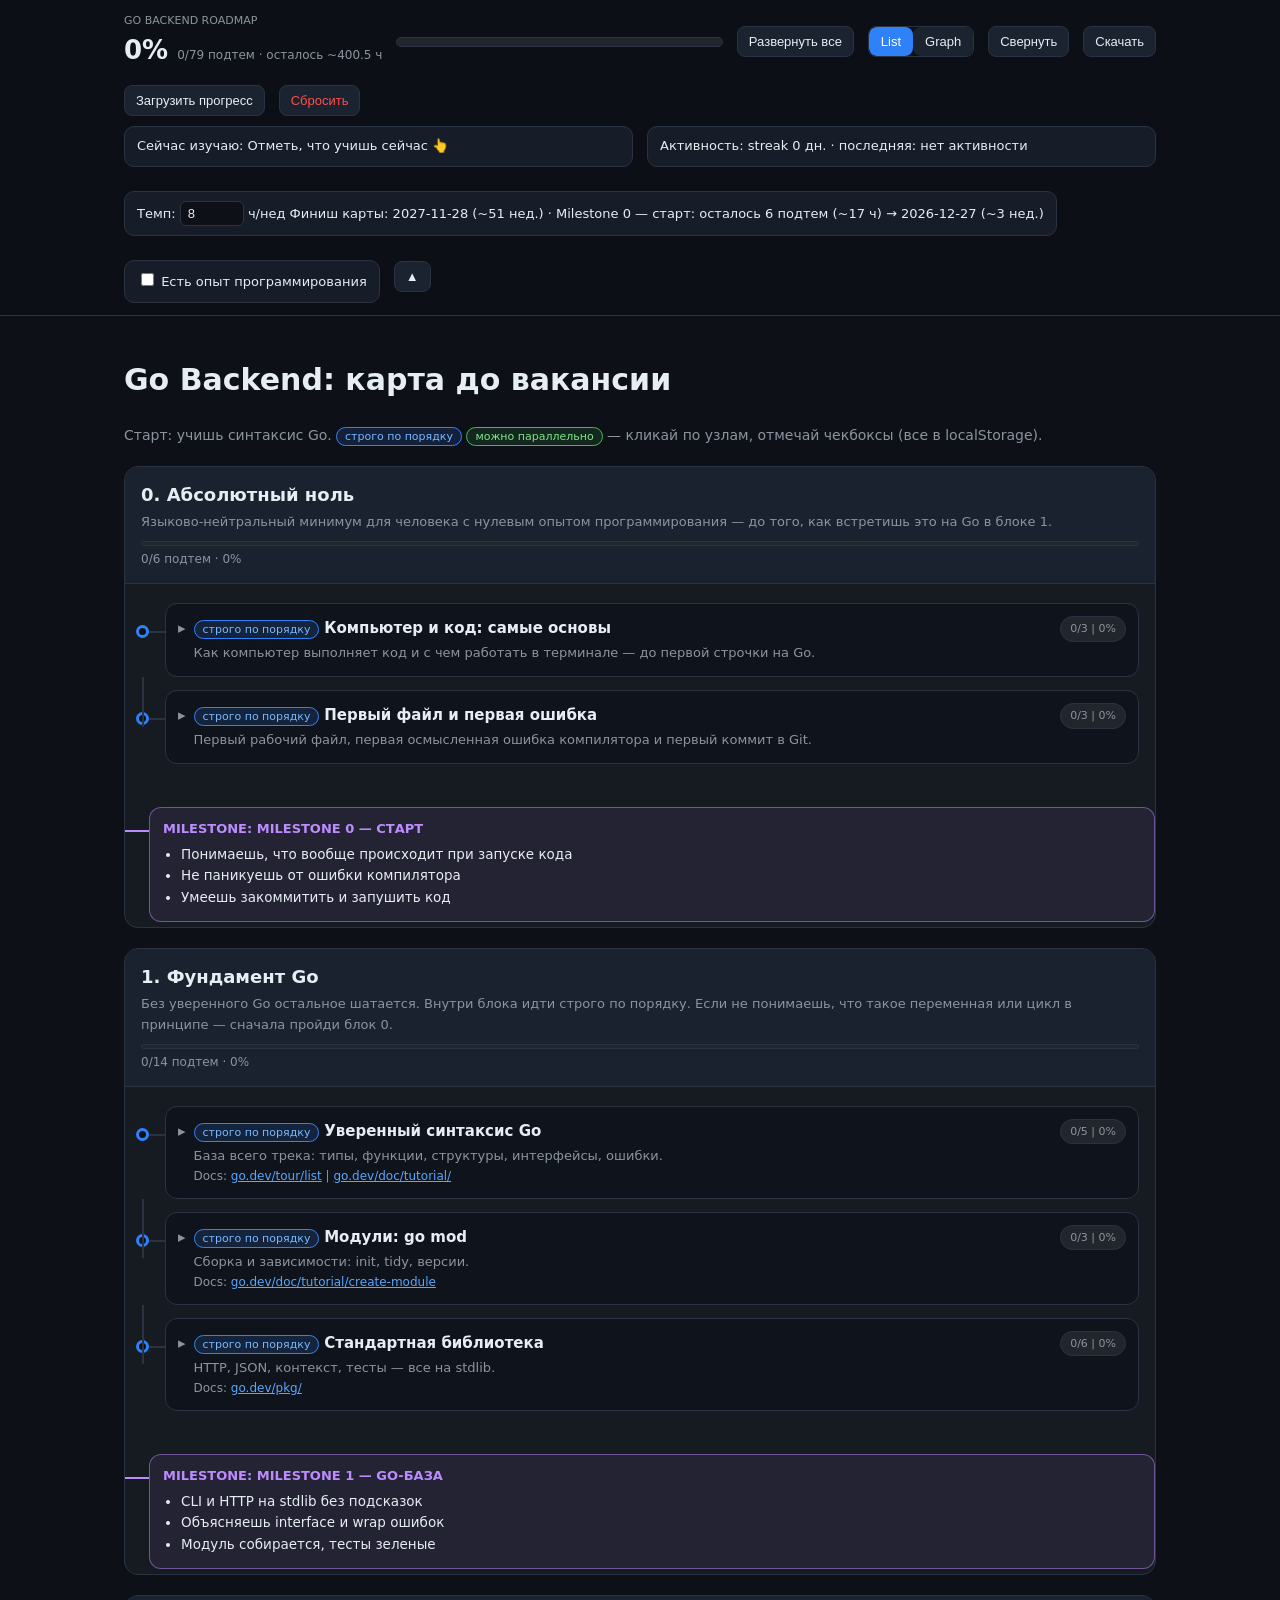
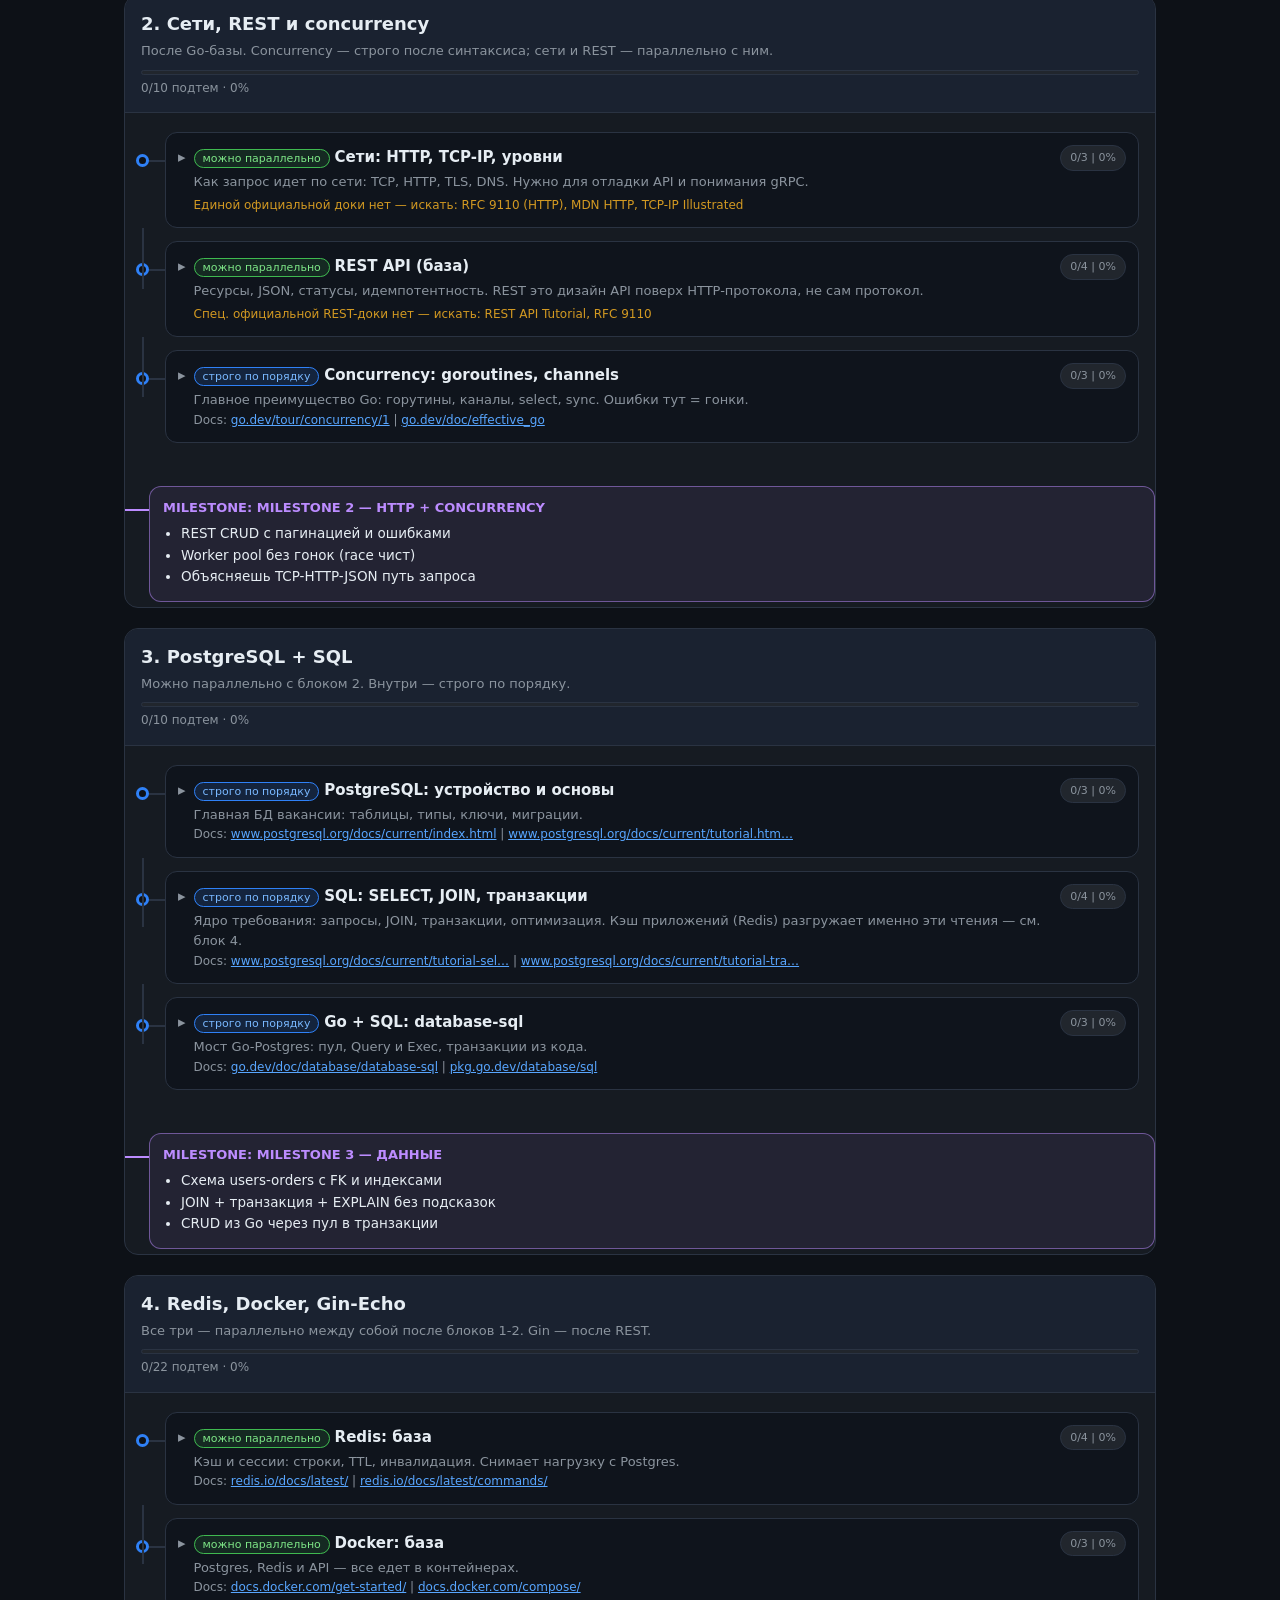
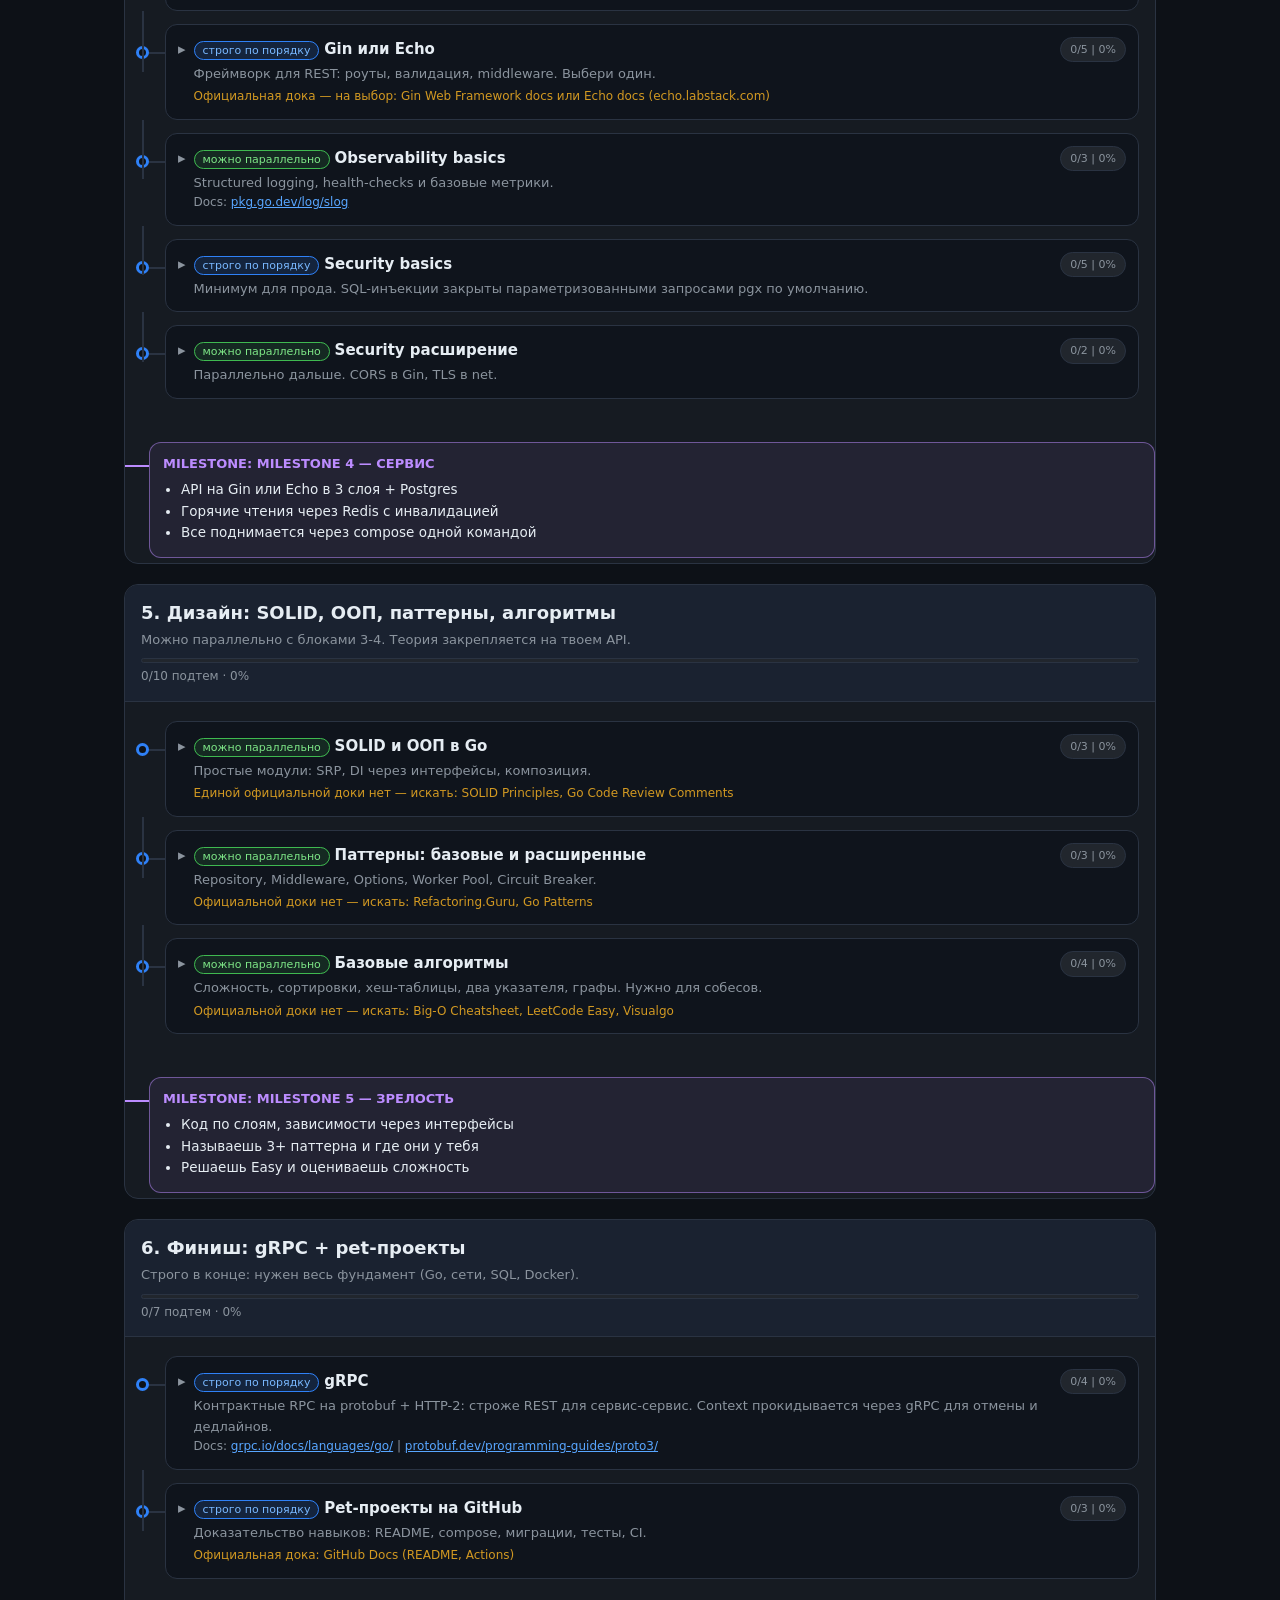
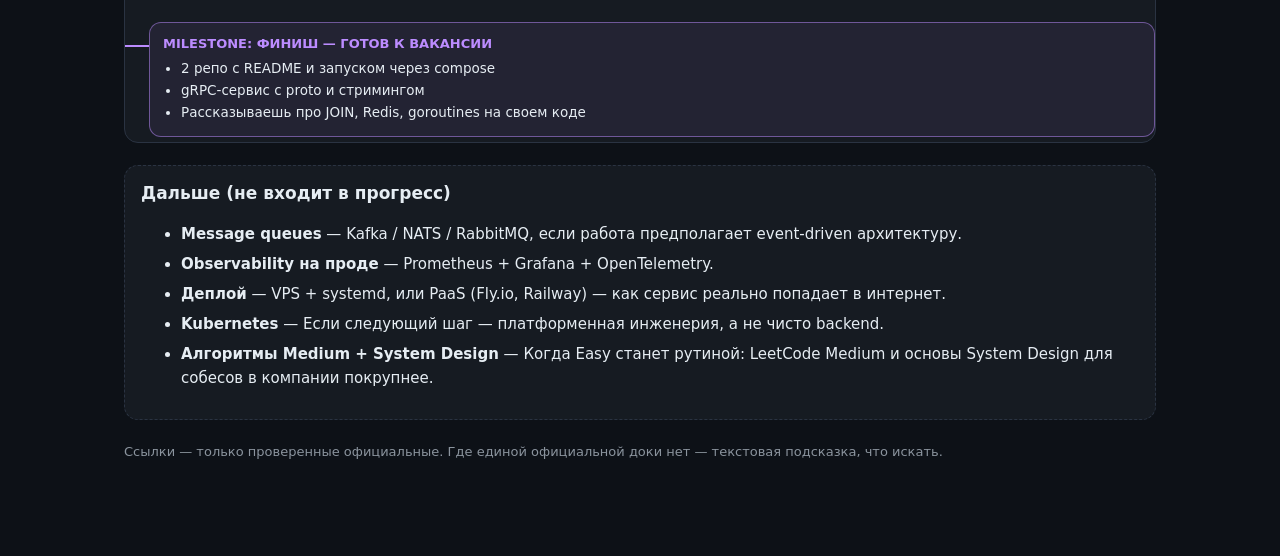
==== commit f5340431: "Update index.html" ====
--- a/index.html
+++ b/index.html
@@ -89,7 +89,7 @@
 .bonus{background:var(--p);border:1px dashed var(--b);border-radius:14px;margin:22px 0;padding:14px 16px}
 .bonus h2{margin:0 0 6px;font-size:17px}
 .bonus li{margin:6px 0}
-@media(max-width:768px){header .hsub{display:none}header.open .hsub{display:flex}header.min .hsub{display:none!important}}
+@media(max-width:768px){header .hsub{display:none}header.open .hsub{display:flex}header.min .hsub{display:none!important}header:not(.open) #hx{transform:rotate(180deg)}}
 </style>
 </head>
 <body>
@@ -103,14 +103,14 @@
 for(const k in S){if(S[k]===1||S[k]===true)S[k]="done"}
 let DY=[];try{DY=JSON.parse(localStorage.getItem(KD)||"[]")}catch(e){DY=[]}
 let NT={};try{NT=JSON.parse(localStorage.getItem(KN)||"{}")}catch(e){NT={}}
-let PW=parseInt(localStorage.getItem(KP)||"8",10);if(!(PW>0))PW=8;
+let PW=8;try{PW=parseInt(localStorage.getItem(KP)||"8",10)}catch(e){PW=8}if(!(PW>0))PW=8;
 let SKIP0=false;try{SKIP0=localStorage.getItem("go-roadmap-skip0")==="1"}catch(e){SKIP0=false}
 let OPEN={};try{OPEN=JSON.parse(localStorage.getItem("go-roadmap-open")||"{}")}catch(e){OPEN={}}
-const sv=()=>localStorage.setItem(K,JSON.stringify(S));
-const svD=()=>localStorage.setItem(KD,JSON.stringify(DY));
-const svN=()=>localStorage.setItem(KN,JSON.stringify(NT));
-const svP=()=>localStorage.setItem(KP,String(PW));
-const svO=()=>localStorage.setItem("go-roadmap-open",JSON.stringify(OPEN));
+const sv=()=>{try{localStorage.setItem(K,JSON.stringify(S))}catch(e){}};
+const svD=()=>{try{localStorage.setItem(KD,JSON.stringify(DY))}catch(e){}};
+const svN=()=>{try{localStorage.setItem(KN,JSON.stringify(NT))}catch(e){}};
+const svP=()=>{try{localStorage.setItem(KP,String(PW))}catch(e){}};
+const svO=()=>{try{localStorage.setItem("go-roadmap-open",JSON.stringify(OPEN))}catch(e){}};
 const svS0=()=>{try{localStorage.setItem("go-roadmap-skip0",SKIP0?"1":"0")}catch(e){}};
 const skey=(nd,sb)=>nd.id+":"+(sb.id!=null?sb.id:"");
 const st=k=>(S[k]==="done"||S[k]==="learning"||S[k]==="todo")?S[k]:(S[k]?"done":"todo");
@@ -155,7 +155,8 @@
 {id:"rest",t:"REST API (база)",m:"par",ds:"Ресурсы, JSON, статусы, идемпотентность. REST это дизайн API поверх HTTP-протокола, не сам протокол.",hint:"Спец. официальной REST-доки нет — искать: REST API Tutorial, RFC 9110",sub:[
 {w:"Ресурсы и маршруты",y:"Проектирование users-id вместо getUser.",t:"Задание: опиши таблицу 5 endpoints CRUD users и orders: метод + путь + статус.",h:4,hint:"искать: REST API Tutorial (restapitutorial.com)",x:"REST API Tutorial: ресурсы и именование"},
 {w:"JSON, статусы, ошибки",y:"Единый формат ошибок решает боль фронта.",t:"Задание: CRUD на stdlib с единым JSON ошибок.",h:6,l:["https://pkg.go.dev/encoding/json"],x:"JSON API: формат ошибок + статусы"},
-{w:"Query, пагинация, фильтры",y:"Без limit и offset API ляжет на больших таблицах.",t:"Задание: items с page, limit и sort.",h:4,hint:"искать: JSON API pagination"}],x:"JSON API: пагинация limit-offset"},
+{w:"Query, пагинация, фильтры",y:"Без limit и offset API ляжет на больших таблицах.",t:"Задание: items с page, limit и sort.",h:4,hint:"искать: JSON API pagination"},
+{w:"OpenAPI и Swagger",y:"Контракт API читают фронт, QA и Postman без вопросов в чат.",t:"Задание: опиши 3 эндпоинта users в OpenAPI 3.0 (YAML), провалидируй в Swagger Editor.",h:4,hint:"искать: OpenAPI Specification (spec.openapis.org), Swagger Editor"}],x:"JSON API: пагинация limit-offset"},
 {id:"conc",t:"Concurrency: goroutines, channels",m:"seq",ds:"Главное преимущество Go: горутины, каналы, select, sync. Ошибки тут = гонки.",docs:["https://go.dev/tour/concurrency/1","https://go.dev/doc/effective_go"],sub:[
 {w:"Goroutines + WaitGroup",y:"Параллельные задачи без потоков ОС.",t:"Задание: скачать 5 URL параллельно через WaitGroup.",h:6,l:["https://go.dev/tour/concurrency/1"],x:"Go blog: Share Memory By Communicating (офиц. блог Go)"},
 {w:"Channels + select",y:"Обмен данными и таймауты.",t:"Задание: worker pool на 3 воркера + select с timeout.",h:8,l:["https://go.dev/tour/concurrency/2"],x:"Go by Example: каналы, select, таймауты, worker pools"},
@@ -190,13 +191,15 @@
 {w:"Роуты, параметры, JSON",y:"Скелет любого API.",t:"Задание: CRUD users на Gin или Echo.",h:5,hint:"искать в официальной документации: Gin Quick Start или Echo Guide"},
 {w:"Middleware: лог, auth, CORS",y:"Сквозная логика без дублей.",t:"Задание: middleware лога + проверка токена.",h:4,hint:"искать в официальной документации: Gin Middleware или Echo Middleware"},
 {w:"Валидация и ошибки",y:"Чистый вход — меньше 500-х.",t:"Задание: required-поля + единый JSON ошибок.",h:4,hint:"искать в официальной документации: Gin Model binding или Echo Request"},
-{w:"Слой handler-service-repo",y:"Архитектура, которую ждут на ревью.",t:"Задание: разнеси CRUD на 3 слоя + pgx.",h:8,hint:"искать: Go project layout, clean architecture Go"}]},
+{w:"Слой handler-service-repo",y:"Архитектура, которую ждут на ревью.",t:"Задание: разнеси CRUD на 3 слоя + pgx.",h:8,hint:"искать: Go project layout, clean architecture Go"},
+{w:"Тесты хендлеров: httptest + mock-репозиторий",y:"Юнит-тест без реальной БД: репозиторий подменяется интерфейсом.",t:"Задание: протестируй CRUD-хендлер через httptest.NewRequest с mock UserRepo (testify/mock или ручной stub).",h:5,hint:"искать: net/http/httptest docs, testify/mock"}]},
 {id:"observability",t:"Observability basics",m:"par",ds:"Structured logging, health-checks и базовые метрики.",docs:["https://pkg.go.dev/log/slog"],sub:[
 {id:"slog-id",w:"Structured logging (slog) + request ID",y:"JSON-логи вместо Println; request_id через context.",t:"Задание: slog JSON + middleware request_id.",h:2},
 {id:"healthz",w:"/healthz и /readyz",y:"Оркестратор знает жив ли сервис.",t:"Задание: добавь /healthz и /readyz с проверкой БД.",h:1.5},
 {id:"latency",w:"Latency-метрика хендлера",y:"Видеть тормоза без Prometheus.",t:"Задание: middleware логирует latency в JSON.",h:2}]},
 {id:"security-basics",t:"Security basics",m:"seq",ds:"Минимум для прода. SQL-инъекции закрыты параметризованными запросами pgx по умолчанию.",sub:[
 {id:"pwd-hash",w:"Password hashing bcrypt",y:"Пароль нельзя хранить открыто.",t:"Задание: регистрация хеширует bcrypt, логин сверяет.",h:2},
+{id:"jwt",w:"JWT: access-токен и claims",y:"Токен для аутентификации между запросами без сессии на сервере.",t:"Задание: выдай JWT (HS256) при логине, проверь подпись и exp в middleware auth.",h:3},
 {id:"rate-limit",w:"Rate limiting на IP",y:"Защита от брутфорса.",t:"Задание: middleware лимит запросов с IP в минуту.",h:2},
 {id:"refresh-rotation",w:"Refresh rotation и revocation",y:"Ротация и отзыв токенов.",t:"Задание: инвалидация старого refresh + logout blacklist.",h:1.5},
 {id:"secrets",w:"Secrets .env в прод",y:"Секреты не в коде.",t:"Задание: .env для dev + env vars для прода.",h:1.5}]},
@@ -226,8 +229,8 @@
 {w:"Стриминг + deadline",y:"Server-streaming и отмены — сила gRPC.",t:"Задание: ListUsers стримом + deadline.",h:5,l:["https://grpc.io/docs/languages/go/basics/"],x:"gRPC docs: стриминг и deadlines"},
 {w:"gRPC + REST рядом",y:"Часто оба: gRPC внутри, REST наружу.",t:"Задание: REST-хендлер, дергающий gRPC.",h:5,l:["https://grpc.io/docs/languages/go/"]}],x:"grpc-gateway README: REST поверх gRPC"},
 {id:"pets",t:"Pet-проекты на GitHub",m:"seq",ds:"Доказательство навыков: README, compose, миграции, тесты, CI.",hint:"Официальная дока: GitHub Docs (README, Actions)",sub:[
-{w:"Проект 1: Task API (REST)",y:"Визитка: Gin-Echo + Postgres + Redis + Docker.",t:"Задание: CRUD, миграции, кэш, README, тесты.",h:30,hint:"искать в официальной документации: GitHub README и Actions",x:"GitHub docs: README + Actions для Go"},
-{w:"Проект 2: gRPC-сервис",y:"Закрывает требование gRPC из вакансии.",t:"Задание: users-service + REST-gateway + compose.",h:20,l:["https://grpc.io/docs/languages/go/"],x:"gRPC Examples: helloworld + route-guide на Go"},
+{w:"Проект 1: Task API (REST)",y:"Визитка: Gin-Echo + Postgres + Redis + Docker.",t:"Задание: CRUD, миграции, кэш, README, тесты + минимум 1 интеграционный тест на testcontainers-go.",h:36,hint:"искать в официальной документации: GitHub README и Actions",x:"GitHub docs: README + Actions для Go"},
+{w:"Проект 2: gRPC-сервис",y:"Закрывает требование gRPC из вакансии.",t:"Задание: users-service + REST-gateway + compose.",h:24,l:["https://grpc.io/docs/languages/go/"],x:"gRPC Examples: helloworld + route-guide на Go"},
 {w:"Оформление и CI",y:"Ревью смотрят на гигиену.",t:"Задание: README, go vet, golangci, Actions.",h:8,l:["https://go.dev/doc/"]}]}],
 mi:{t:"Финиш — готов к вакансии",c:["2 репо с README и запуском через compose","gRPC-сервис с proto и стримингом","Рассказываешь про JOIN, Redis, goroutines на своем коде"]}}];
 
@@ -242,7 +245,8 @@
 {t:"Message queues",n:"Kafka / NATS / RabbitMQ, если работа предполагает event-driven архитектуру."},
 {t:"Observability на проде",n:"Prometheus + Grafana + OpenTelemetry."},
 {t:"Деплой",n:"VPS + systemd, или PaaS (Fly.io, Railway) — как сервис реально попадает в интернет."},
-{t:"Kubernetes",n:"Если следующий шаг — платформенная инженерия, а не чисто backend."}];
+{t:"Kubernetes",n:"Если следующий шаг — платформенная инженерия, а не чисто backend."},
+{t:"Алгоритмы Medium + System Design",n:"Когда Easy станет рутиной: LeetCode Medium и основы System Design для собесов в компании покрупнее."}];
 
 function render(){const ap=document.getElementById("app");if(!ap)return;const scY=window.scrollY||0;
 try{ap.querySelectorAll(".n.op").forEach(x=>{OPEN[x.id]=1})}catch(e){}
@@ -260,7 +264,7 @@
 if(nd.hint)h+='<div class="hn">'+esc(nd.hint)+"</div>";
 h+="</div><span class='np"+(pc===100?" dn":"")+"'>"+sdn+"/"+subs+" | "+pc+"%</span></div><div class='nb'>";
 nd.sub.forEach((s2,i)=>{const k=skey(nd,s2);const v=st(k);
-h+='<div class="s'+(v==="done"?" dn":"")+'"><div class="st2"><button class="stt '+v+'" data-k="'+k+'" title="'+v+' (клик — сменить статус)"></button><div style="flex:1"><div style="font-weight:650">'+esc(s2.w)+' <span class="tag">~'+s2.h+' ч</span> <span class="tag '+(v==="done"?"pa":(v==="learning"?"sq":""))+'">'+v+'</span></div><div style="font-size:13px">'+esc(s2.y)+'</div><div class="tk">'+esc(s2.t)+"</div>";
+h+='<div class="s'+(v==="done"?" dn":"")+'"><div class="st2"><button class="stt '+v+'" data-k="'+k+'" title="'+v+' (клик — сменить статус)" aria-label="'+esc(s2.w)+': '+v+', клик — сменить статус"></button><div style="flex:1"><div style="font-weight:650">'+esc(s2.w)+' <span class="tag">~'+s2.h+' ч</span> <span class="tag '+(v==="done"?"pa":(v==="learning"?"sq":""))+'">'+v+'</span></div><div style="font-size:13px">'+esc(s2.y)+'</div><div class="tk">'+esc(s2.t)+"</div>";
 if(s2.l)h+='<div class="mt">Docs: '+links(s2.l)+"</div>";
 if(s2.hint)h+='<div class="hn">'+esc(s2.hint)+"</div>";
 if(s2.x)h+='<div class="x2">Дополнительно: '+esc(s2.x)+"</div>";
@@ -283,7 +287,7 @@
 for(const sg of D){if(SKIP0&&sg.optional)continue;let need=0,hrs=0;
 sg.n.forEach(nd=>{nd.sub.forEach((s2,i)=>{if(st(skey(nd,s2))!=="done"){need++;hrs+=s2.h}})});
 if(need>0){miTxt=sg.mi.t+": осталось "+need+" подтем (~"+hrs+" ч) → "+fcast(hrs);break}}
-document.getElementById("fc").textContent="Финиш карты: "+fcast(hrsLeft)+" · "+miTxt;
+document.getElementById("fc").textContent="Финиш карты: "+(tot&&dn===tot?"пройден 🎉":fcast(hrsLeft))+" · "+miTxt;
 const pwEl=document.getElementById("pw");if(document.activeElement!==pwEl)pwEl.value=PW;
 ap.querySelectorAll(".nh").forEach(e=>e.onclick=ev=>{if(ev.target.tagName==="A"||ev.target.tagName==="INPUT"||ev.target.tagName==="BUTTON"||ev.target.tagName==="TEXTAREA")return;
 var nn=document.getElementById("n-"+e.dataset.id);nn.classList.toggle("op");
@@ -293,7 +297,7 @@
 const nx=cur==="todo"?"learning":(cur==="learning"?"done":"todo");
 if(nx==="todo")delete S[k];else S[k]=nx;
 if(nx!=="todo")markDay();sv();render()});
-ap.querySelectorAll(".sbt").forEach(e=>e.onclick=ev=>{ev.stopPropagation();const t=ap.querySelector('textarea[data-t="'+e.dataset.n+'"]');if(t)t.style.display=(t.style.display==="none"?"block":"none")});
+ap.querySelectorAll(".sbt").forEach(e=>e.onclick=ev=>{ev.stopPropagation();const t=ap.querySelector('textarea[data-t="'+e.dataset.n+'"]');if(t){const show=t.style.display==="none";t.style.display=show?"block":"none";if(show)t.focus()}});
 ap.querySelectorAll(".nta").forEach(e=>e.oninput=()=>{const k=e.dataset.t;if(e.value)NT[k]=e.value;else delete NT[k];svN();
 const b=ap.querySelector('button[data-n="'+k+'"]');if(b)b.classList.toggle("has",!!e.value)});
 var b0=document.getElementById("bonus");if(b0)b0.remove();
@@ -301,7 +305,7 @@
 bd.innerHTML="<h2>Дальше (не входит в прогресс)</h2><ul>"+BONUS.map(x=>"<li><b>"+esc(x.t)+"</b> — "+esc(x.n)+"</li>").join("")+"</ul>";
 ap.appendChild(bd);
 var s0b=document.getElementById("s0show");if(s0b)s0b.onclick=()=>{SKIP0=false;svS0();var c=document.getElementById("s0");if(c)c.checked=false;GV.built=false;GV.nodes=[];GV.edges=[];gBuild();render()};
-window.scrollTo(0,scY);updateHd()}
+window.scrollTo(0,scY)}
 
 document.getElementById("e1").onclick=()=>{document.querySelectorAll(".n").forEach(x=>{x.classList.add("op");OPEN[x.id]=1});try{localStorage.setItem("go-roadmap-open",JSON.stringify(OPEN))}catch(e){}};
 document.getElementById("e0").onclick=()=>{document.querySelectorAll(".n").forEach(x=>{x.classList.remove("op")});OPEN={};try{localStorage.setItem("go-roadmap-open","{}")}catch(e){}};
@@ -311,7 +315,7 @@
 document.getElementById("s0").checked=!!SKIP0;
 document.getElementById("s0").onchange=e=>{SKIP0=!!e.target.checked;svS0();GV.built=false;GV.nodes=[];GV.edges=[];if(document.body.classList.contains("gmode"))gBuild();render()};
 document.getElementById("hx").onclick=()=>{var hd=document.querySelector("header");var narrow=false;try{narrow=window.matchMedia("(max-width: 768px)").matches}catch(e){}
-if(narrow){hd.classList.toggle("open")}else{hd.classList.toggle("min")}updateHd()};
+if(narrow){hd.classList.toggle("open")}else{hd.classList.toggle("min")}};
 try{if(window.matchMedia("(max-width: 768px)").matches)document.querySelector("header").classList.remove("open")}catch(e){}
 document.getElementById("dl").onclick=()=>{const data={v:3,status:S,days:DY,notes:NT,pace:PW,skip0:SKIP0};
 const b=new Blob([JSON.stringify(data,null,2)],{type:"application/json"});const a=document.createElement("a");
@@ -347,6 +351,7 @@
 function gBuild(){if(GV.built)return;GV.built=true;
 function h32(s){var h=0;for(var i=0;i<s.length;i++){h=(h*31+s.charCodeAt(i))|0}return (h>>>0)/4294967295}
 for(var si=0;si<D.length;si++){var sg=D[si];
+if(SKIP0&&sg.optional)continue;
 var ang=-1.5708+si*6.2832/D.length;
 var sx=Math.cos(ang)*400+(h32("Sx"+si)-0.5)*70;
 var sy=Math.sin(ang)*290+(h32("Sy"+si)-0.5)*70;
@@ -595,6 +600,7 @@
 if(GV.drag){if(GV.drag.moved<8)gSide(GV.drag.n);GV.drag=null}
 else if(GV.pan){if(GV.pan.moved<8)gSide(null);GV.pan=null}
 if(ev.touches.length<2)GV.pinch=null;gDraw()},{passive:false})})();
+window.addEventListener("resize",function(){if(document.body.classList.contains("gmode"))gDraw()});
 
 function gFit(){if(!GV.nodes.length)return;
 var x0=1e9,y0=1e9,x1=-1e9,y1=-1e9;
@@ -631,9 +637,6 @@
 document.getElementById("vL").onclick=function(){setView(false)};
 document.getElementById("vG").onclick=function(){setView(true)};
 
-function updateHd(){var hd=document.querySelector("header");if(!hd)return;
-var x=document.getElementById("hx");if(x)x.textContent=hd.classList.contains("min")?"▼":"▲"}
-
 render();
 </script>
 </body>
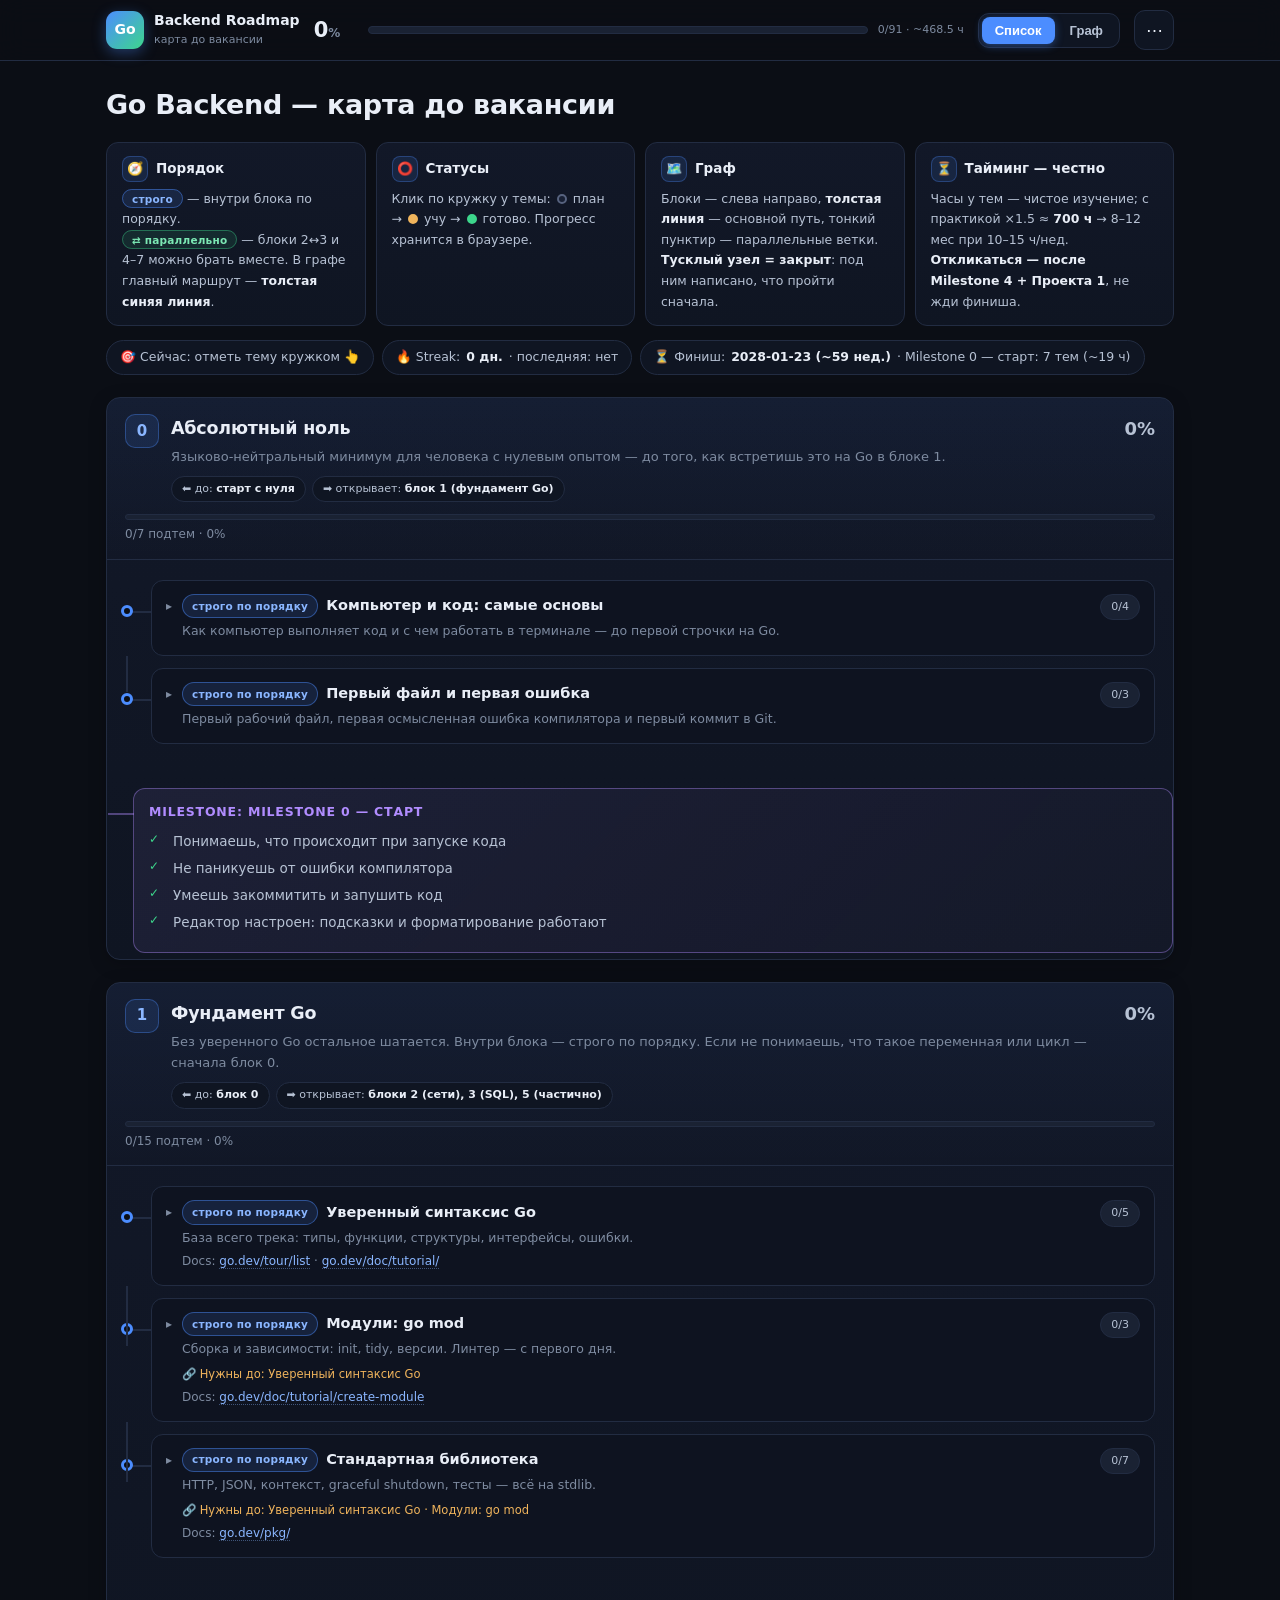
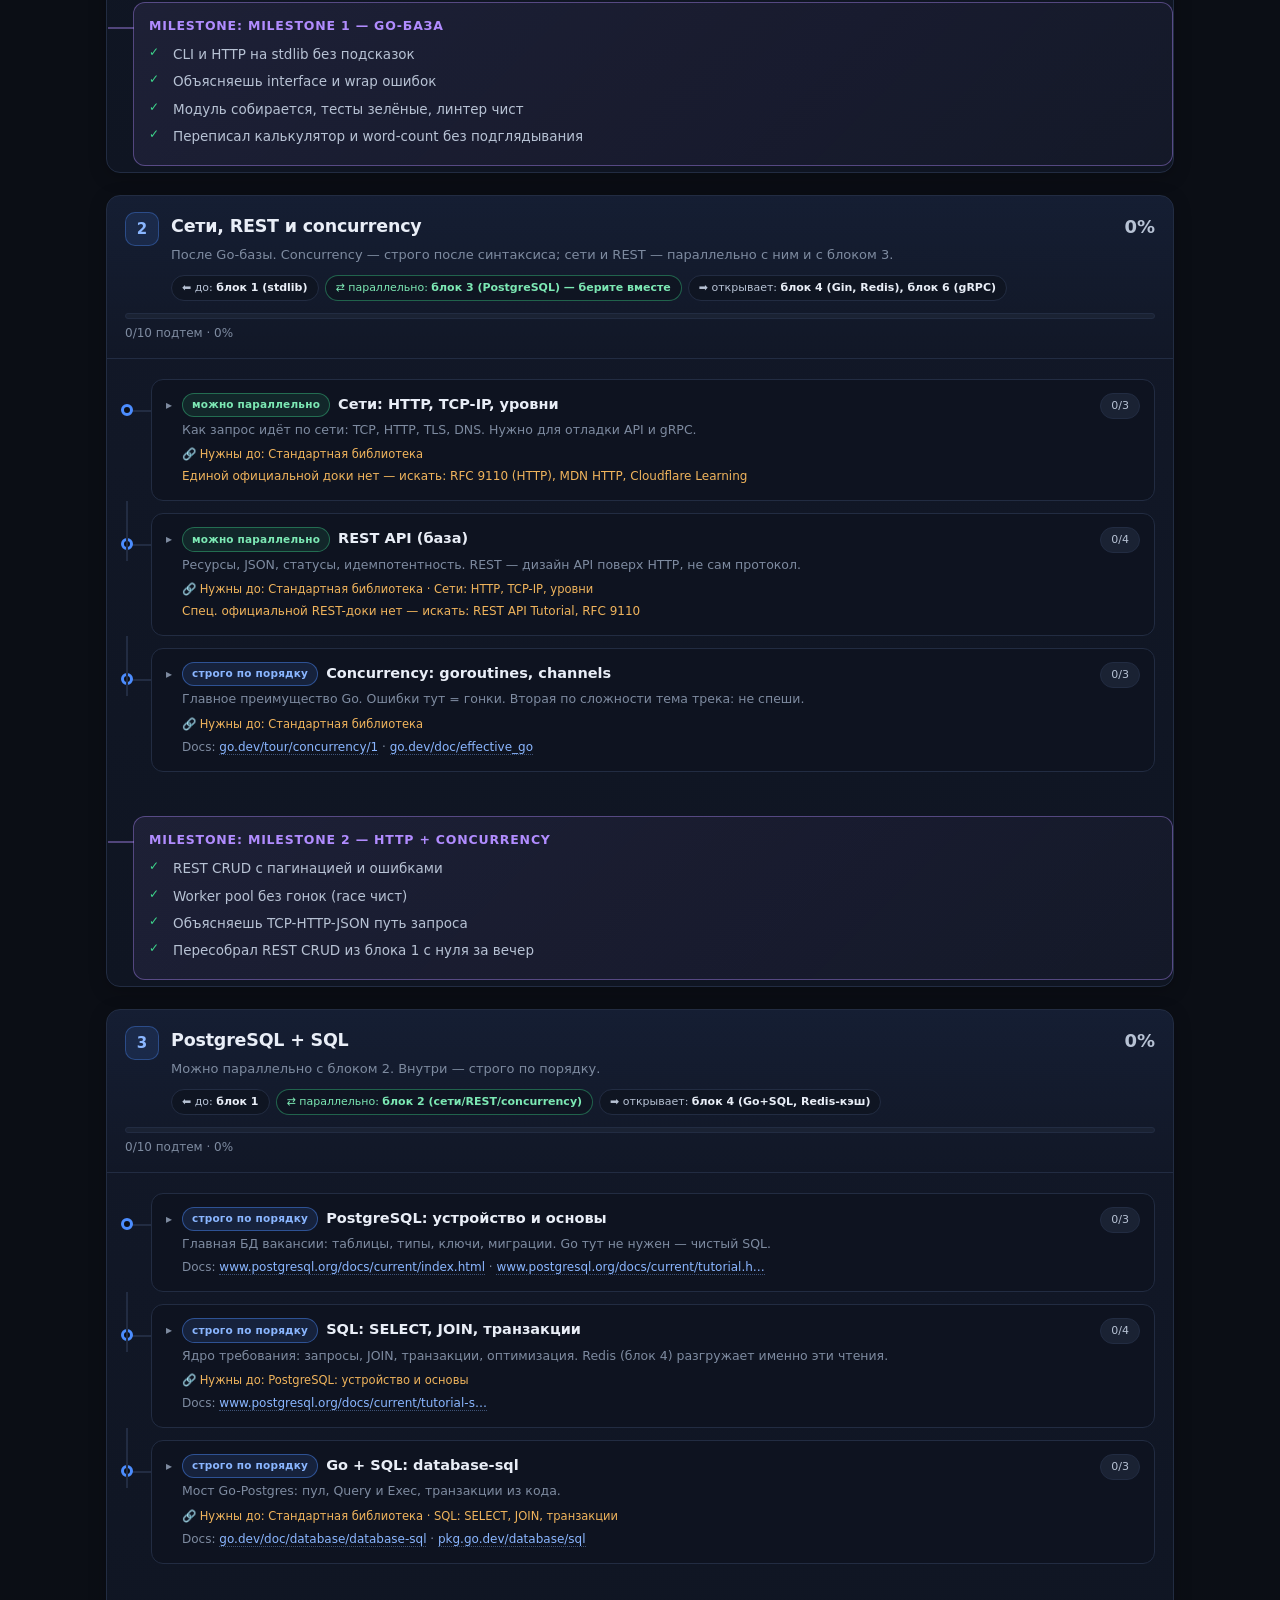
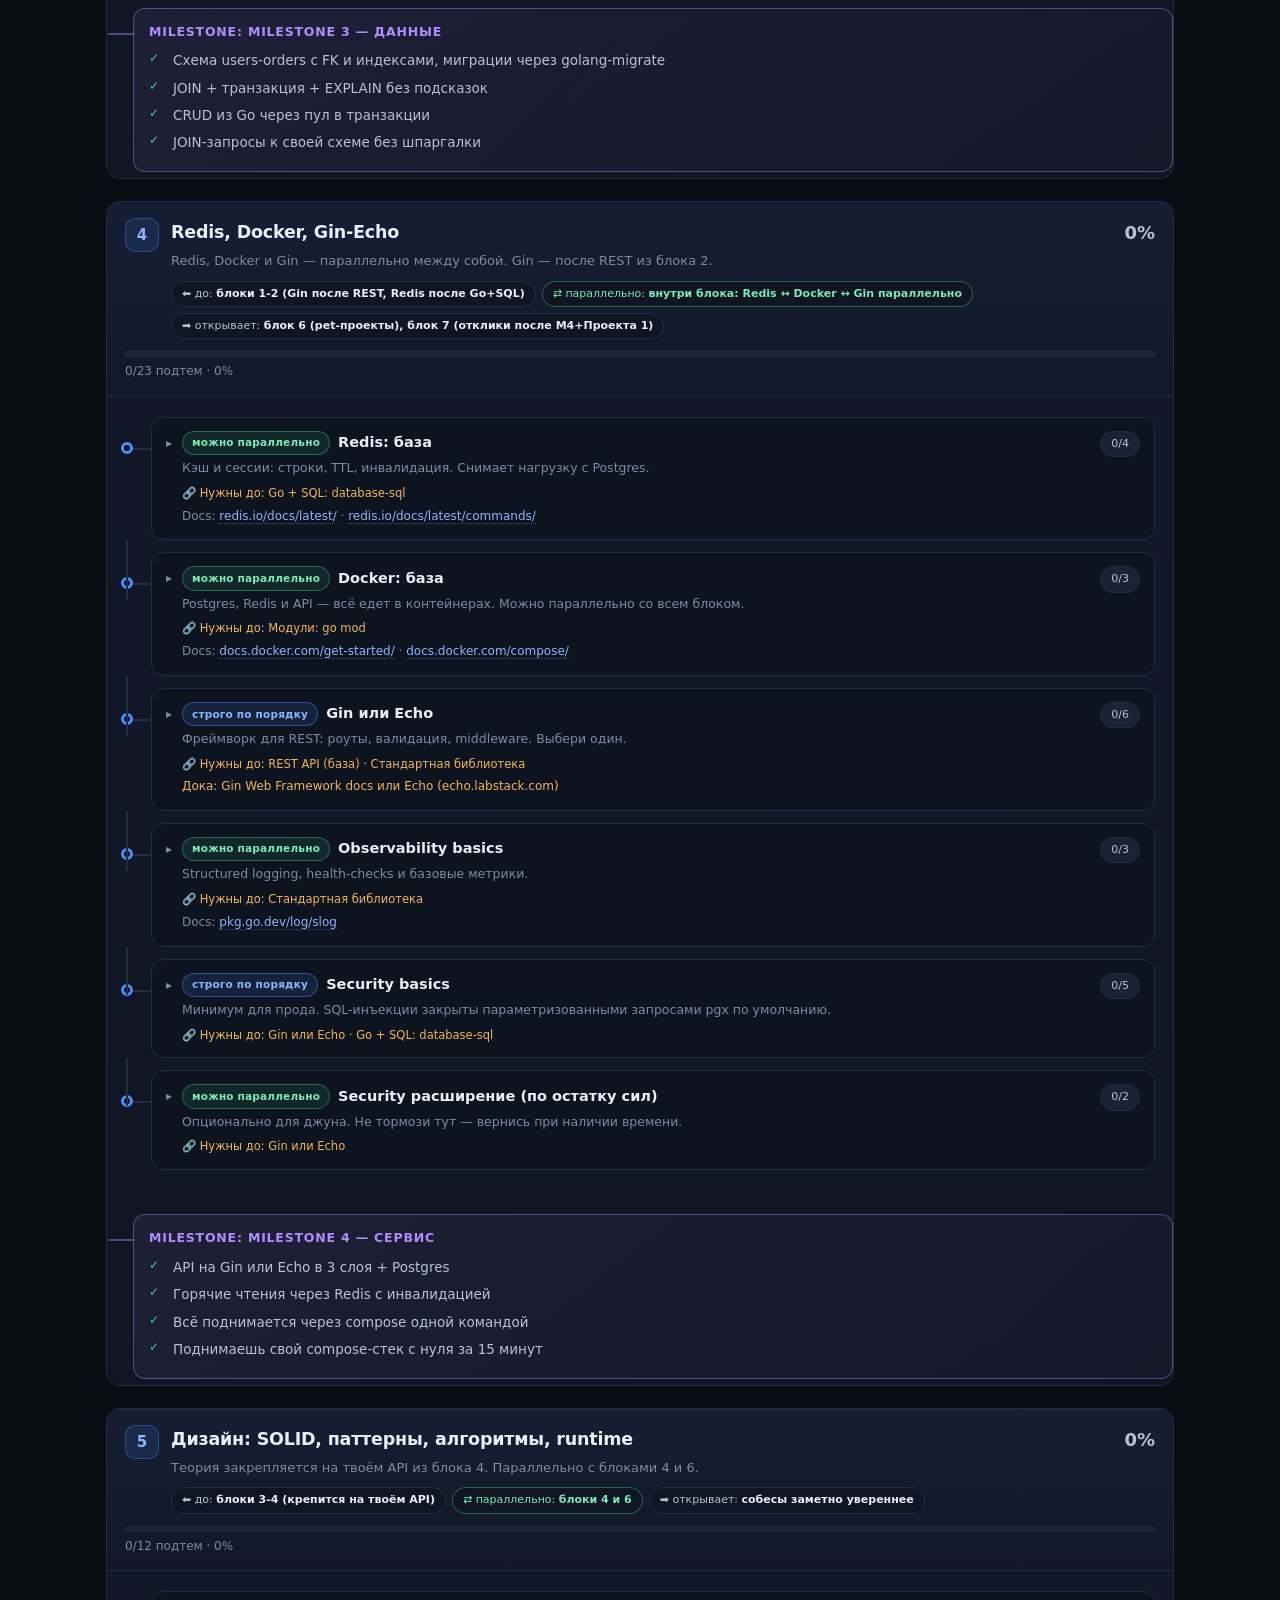
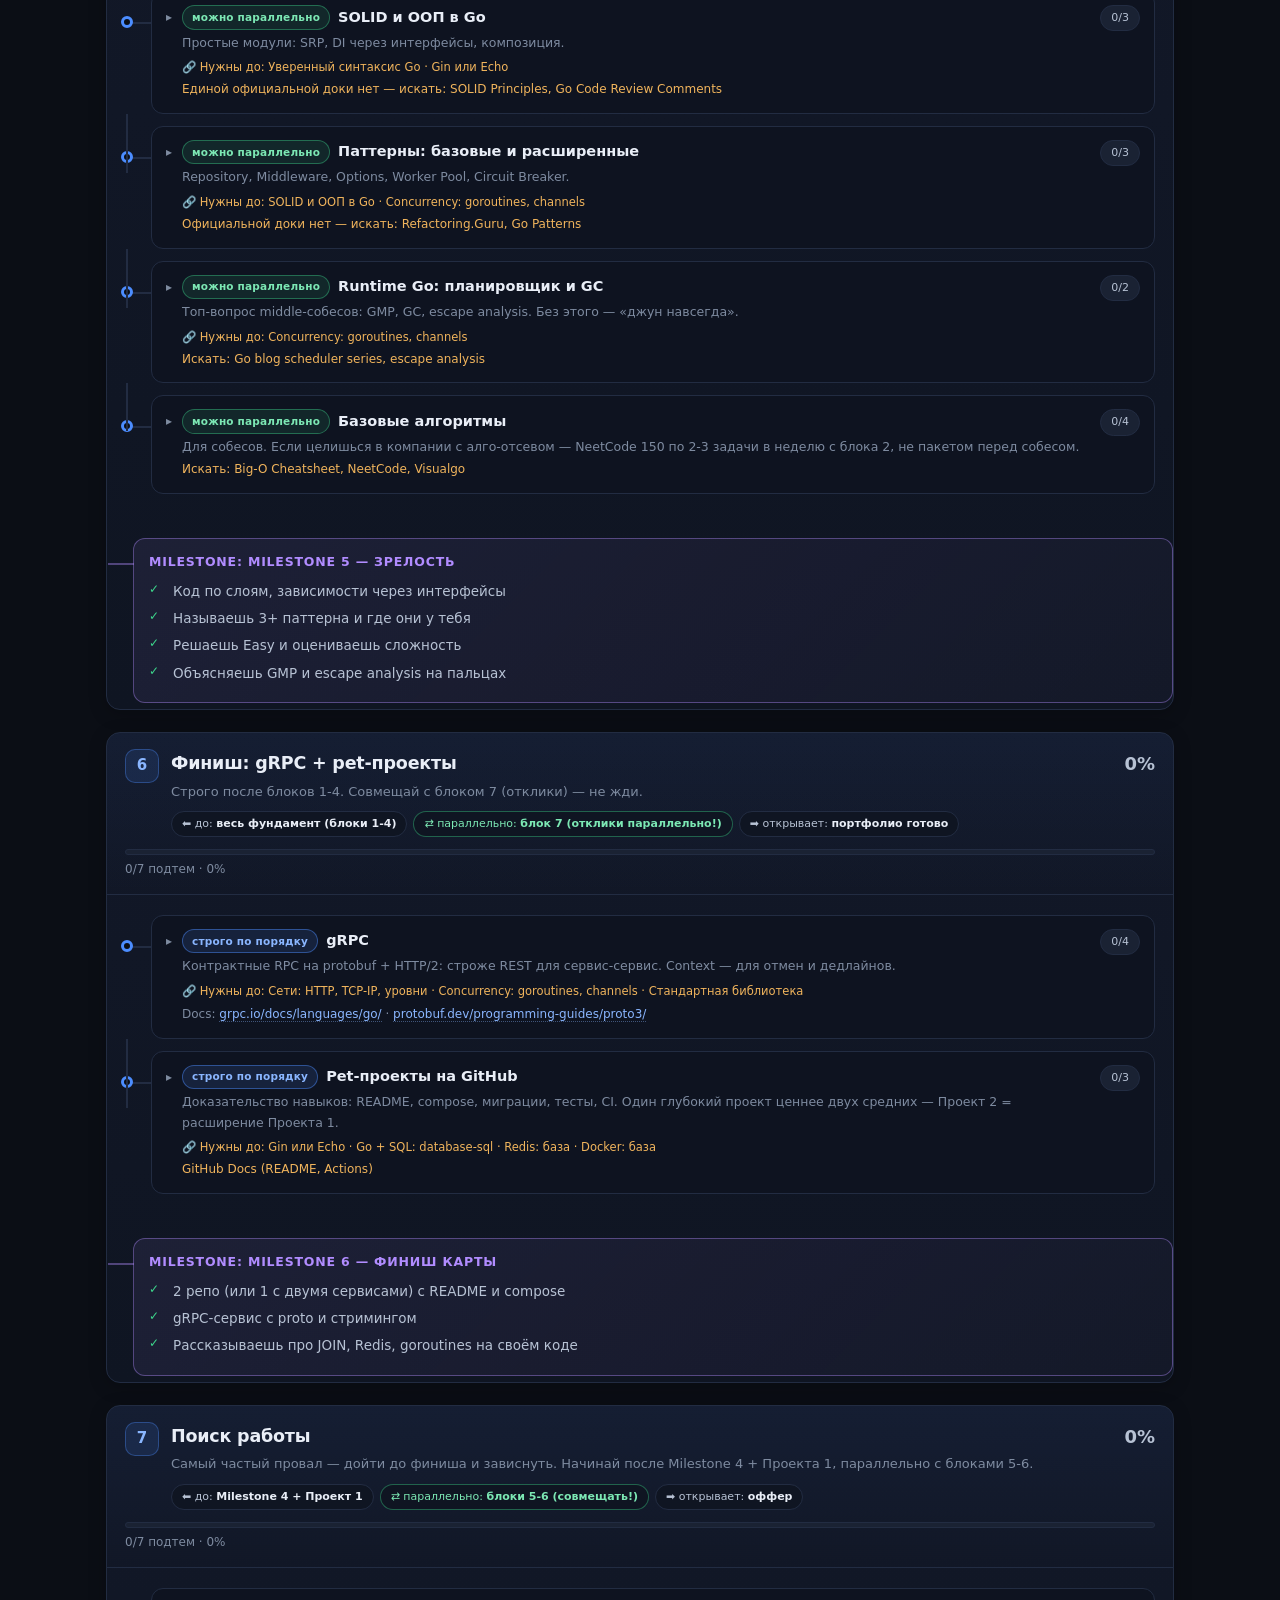
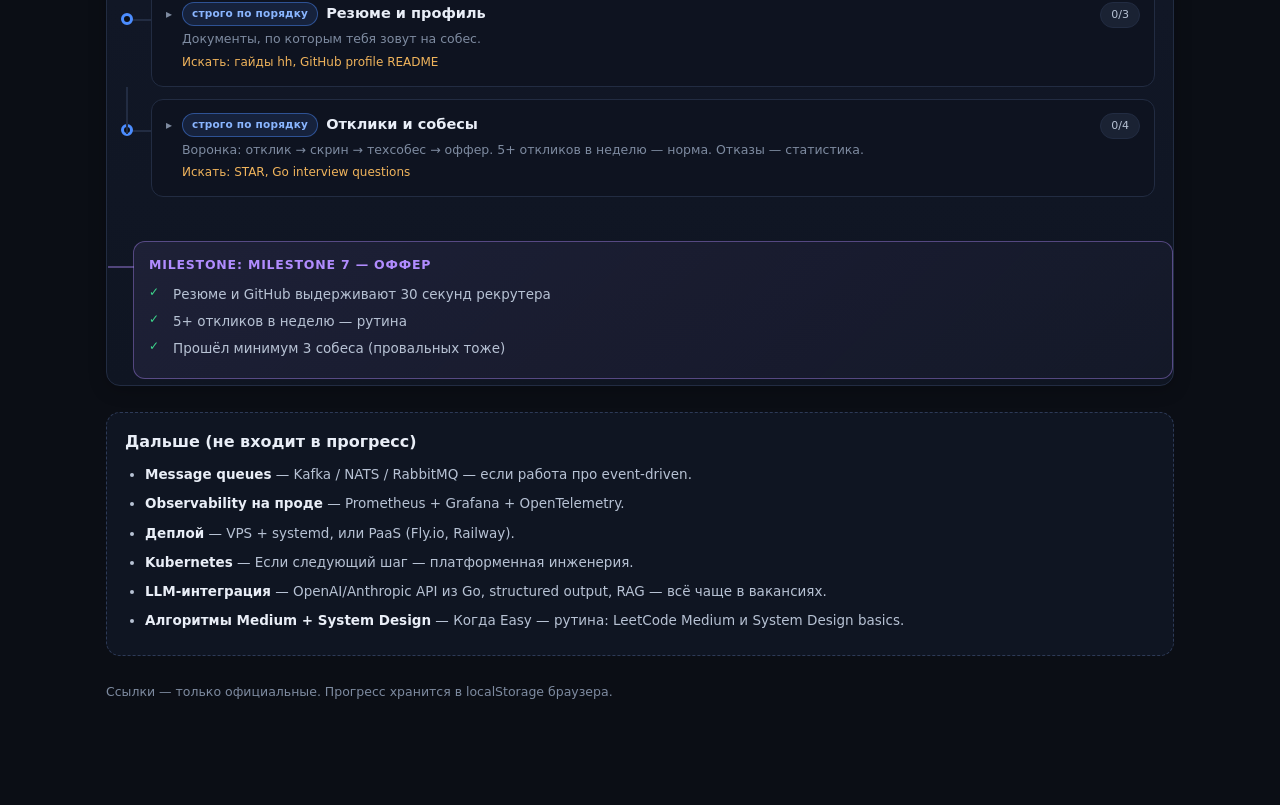
==== commit 2baf68cc: "Update index.html" ====
--- a/index.html
+++ b/index.html
@@ -3,276 +3,500 @@
 <head>
 <meta charset="UTF-8">
 <meta name="viewport" content="width=device-width,initial-scale=1">
-<title>Go Backend Roadmap</title>
+<meta name="color-scheme" content="dark">
+<title>Go Backend: карта до вакансии</title>
 <style>
-:root{--bg:#0d1117;--p:#161b22;--b:#2a3342;--t:#e6edf3;--m:#8b949e;--a:#2f81f7;--g:#3fb950;--o:#d29922;--pu:#bc8cff;--r:#f85149}
+:root{--bg:#0b0e15;--bg2:#0e1320;--card:#121828;--card2:#0f1522;--line:#222c42;--line2:#2d3a57;
+--t:#e9eef7;--t2:#b7c2d4;--mut:#7e8ba0;--acc:#4c8dff;--acc2:#8ab6ff;--grn:#3dd68c;--yel:#f0b45c;--pur:#b18cff;--red:#ff7a7a;
+--rad:14px;--shadow:0 10px 30px rgba(0,0,0,.45)}
 *{box-sizing:border-box}
-body{margin:0;background:var(--bg);color:var(--t);font:15px/1.6 system-ui,Segoe UI,Roboto,Arial}
-a{color:#58a6ff}
-.w{max-width:1060px;margin:0 auto;padding:20px 14px 80px}
-header{position:sticky;top:0;z-index:9;background:rgba(13,17,23,.96);border-bottom:1px solid var(--b);padding:12px 0}
-.hi{max-width:1060px;margin:0 auto;padding:0 14px;display:flex;gap:14px;align-items:center;flex-wrap:wrap}
-.pct{font-size:26px;font-weight:800}
-.bar{height:10px;background:#21262d;border-radius:99px;overflow:hidden;border:1px solid var(--b);min-width:200px;flex:1}
-.bar>i{display:block;height:100%;width:0;background:linear-gradient(90deg,var(--a),var(--g))}
-.btn{background:#1c2330;border:1px solid var(--b);color:var(--t);border-radius:8px;padding:7px 11px;cursor:pointer;font-size:13px}
-.tag{font-size:11px;padding:2px 8px;border-radius:99px;border:1px solid var(--b)}
-.sq{background:rgba(47,129,247,.15);border-color:var(--a);color:#79b8ff}
-.pa{background:rgba(63,185,80,.13);border-color:var(--g);color:#7ee787}
-.st{background:var(--p);border:1px solid var(--b);border-radius:14px;margin:20px 0;overflow:hidden}
-.sh{padding:14px 16px;border-bottom:1px solid var(--b);background:#1a2230}
-.sh h2{margin:0 0 2px;font-size:18px}
-.sh p{margin:0;color:var(--m);font-size:13px}
-.nd{padding:6px 16px 16px}
-.n{border:1px solid var(--b);border-radius:12px;margin:13px 0 13px 24px;background:#0f141c;position:relative}
-.n:before{content:"";position:absolute;left:-24px;top:27px;width:24px;height:2px;background:var(--b)}
-.n:after{content:"";position:absolute;left:-24px;top:-14px;bottom:50%;width:2px;background:var(--b)}
+html{-webkit-text-size-adjust:100%}
+body{margin:0;color:var(--t);font:15px/1.65 system-ui,-apple-system,"Segoe UI",Roboto,Arial,sans-serif;
+background:radial-gradient(1100px 520px at 75% -12%,#141d36 0%,transparent 60%),var(--bg)}
+::selection{background:rgba(76,141,255,.35)}
+::-webkit-scrollbar{width:10px;height:10px}
+::-webkit-scrollbar-thumb{background:#28324c;border-radius:99px;border:2px solid var(--bg)}
+::-webkit-scrollbar-track{background:transparent}
+:focus-visible{outline:2px solid var(--acc);outline-offset:2px;border-radius:6px}
+a{color:var(--acc2);text-decoration:none;border-bottom:1px dotted rgba(138,182,255,.4)}
+a:hover{color:#c6dcff;border-bottom-color:#c6dcff}
+header{position:sticky;top:0;z-index:40;background:rgba(11,14,21,.82);backdrop-filter:blur(14px);-webkit-backdrop-filter:blur(14px);border-bottom:1px solid var(--line);transition:box-shadow .25s}
+header.sc{box-shadow:0 6px 24px rgba(0,0,0,.4)}
+.hin{max-width:1100px;margin:0 auto;padding:10px 16px;display:flex;align-items:center;gap:14px;flex-wrap:wrap}
+.brand{display:flex;align-items:center;gap:10px;min-width:0}
+.logo{width:38px;height:38px;border-radius:11px;background:linear-gradient(135deg,#4c8dff,#3dd68c);display:grid;place-items:center;font-weight:800;font-size:14px;color:#fff;flex:none;box-shadow:0 4px 14px rgba(76,141,255,.35)}
+.bt{line-height:1.25;min-width:0}
+.bt b{font-size:14px;display:block;white-space:nowrap}
+.bt span{font-size:11px;color:var(--mut)}
+.prog{flex:1;display:flex;align-items:center;gap:10px;min-width:180px}
+.pnum{font-size:21px;font-weight:800;font-variant-numeric:tabular-nums;min-width:44px}
+.pnum i{font-style:normal;font-size:12px;color:var(--mut)}
+.pbar{flex:1;height:8px;background:#1a2233;border-radius:99px;overflow:hidden;border:1px solid var(--line)}
+.pbar i{display:block;height:100%;width:0;border-radius:99px;background:linear-gradient(90deg,var(--acc),var(--grn));transition:width .5s cubic-bezier(.2,.8,.2,1)}
+.pinfo{font-size:11px;color:var(--mut);white-space:nowrap}
+.seg{display:flex;background:var(--card2);border:1px solid var(--line);border-radius:11px;padding:3px;gap:2px;flex:none}
+.seg button{border:0;background:transparent;color:var(--t2);padding:6px 13px;border-radius:8px;cursor:pointer;font-size:13px;font-weight:600;transition:.15s}
+.seg button.on{background:var(--acc);color:#fff;box-shadow:0 2px 8px rgba(76,141,255,.4)}
+.mbtn{width:40px;height:40px;border-radius:11px;background:var(--card2);border:1px solid var(--line);color:var(--t);font-size:17px;cursor:pointer;flex:none;display:grid;place-items:center;transition:.15s}
+.mbtn:hover{border-color:var(--line2);background:#16203a}
+#menu{position:fixed;right:12px;width:340px;max-width:calc(100vw - 24px);background:rgba(18,24,40,.97);backdrop-filter:blur(16px);border:1px solid var(--line2);border-radius:16px;box-shadow:var(--shadow);padding:16px;z-index:60;opacity:0;transform:translateY(-8px) scale(.98);pointer-events:none;transition:.18s}
+#menu.open{opacity:1;transform:none;pointer-events:auto}
+.mg{margin-bottom:13px}.mg:last-child{margin-bottom:0}
+.mlab{font-size:11px;text-transform:uppercase;letter-spacing:.8px;color:var(--mut);font-weight:700;margin-bottom:7px}
+.mrow{display:flex;align-items:center;gap:10px;font-size:13.5px;color:var(--t2);padding:5px 0;cursor:pointer}
+.mrow:hover{color:var(--t)}
+.msep{height:1px;background:var(--line);margin:13px -16px}
+.mbtns{display:flex;gap:8px;flex-wrap:wrap}
+.mbtns .btn{flex:1;min-width:118px}
+.mpace{display:flex;align-items:center;gap:8px;font-size:13.5px;color:var(--t2);flex-wrap:wrap}
+#pw{width:62px;background:var(--bg2);color:var(--t);border:1px solid var(--line);border-radius:8px;padding:6px 8px;font-size:13px}
+#flt{width:100%;background:var(--bg2);border:1px solid var(--line);color:var(--t);border-radius:10px;padding:9px 11px;font:13px/1.4 inherit}
+#flt:focus{border-color:var(--acc);outline:none}
+.mhint{font-size:11.5px;color:var(--mut);margin-top:7px}
+.sw{position:relative;width:36px;height:20px;flex:none}
+.sw input{opacity:0;position:absolute;inset:0;cursor:pointer;margin:0}
+.sw i{position:absolute;inset:0;background:#2a3550;border-radius:99px;transition:.15s;pointer-events:none}
+.sw i:after{content:"";position:absolute;left:2px;top:2px;width:16px;height:16px;background:#8fa2bd;border-radius:50%;transition:.15s}
+.sw input:checked+i{background:var(--acc)}
+.sw input:checked+i:after{left:18px;background:#fff}
+.btn{background:#1a2440;border:1px solid var(--line2);color:var(--t);border-radius:10px;padding:8px 12px;cursor:pointer;font-size:13px;font-weight:600;transition:.15s}
+.btn:hover{background:#20304f;border-color:#3a4c75}
+.btn.on{background:var(--acc);color:#fff;border-color:var(--acc)}
+.btn.danger{color:var(--red);border-color:rgba(255,122,122,.35)}
+.btn.danger:hover{background:rgba(255,122,122,.12)}
+.w{max-width:1100px;margin:0 auto;padding:22px 16px 90px}
+.hero h1{margin:0 0 14px;font-size:clamp(20px,3.5vw,27px);letter-spacing:-.3px}
+.hcards{display:grid;grid-template-columns:repeat(auto-fit,minmax(235px,1fr));gap:10px}
+.hcard{background:linear-gradient(180deg,var(--card),var(--card2));border:1px solid var(--line);border-radius:12px;padding:13px 15px}
+.hct{display:flex;align-items:center;gap:8px;margin-bottom:7px}
+.hct b{font-size:13.5px}
+.hic{width:26px;height:26px;border-radius:8px;display:grid;place-items:center;font-size:13px;background:rgba(76,141,255,.12);border:1px solid rgba(76,141,255,.3);flex:none}
+.hcard p{margin:0;font-size:12.5px;color:var(--t2);line-height:1.65}
+.hcard p b{color:var(--t)}
+.ddot{display:inline-block;width:10px;height:10px;border-radius:50%;vertical-align:-1px;margin:0 2px}
+.ddot.todo{background:#182034;border:2px solid #57637f}
+.ddot.learning{background:#f0b45c;border:2px solid #f0b45c}
+.ddot.done{background:#3dd68c;border:2px solid #3dd68c}
+.tag{font-size:10.5px;padding:2.5px 9px;border-radius:99px;border:1px solid;font-weight:600;letter-spacing:.2px;white-space:nowrap}
+.sq{background:rgba(76,141,255,.13);border-color:rgba(76,141,255,.45);color:var(--acc2)}
+.pa{background:rgba(61,214,140,.1);border-color:rgba(61,214,140,.4);color:#7ce8b4}
+.strip{display:flex;gap:8px;flex-wrap:wrap;margin:14px 0 4px}
+.pill{background:var(--card2);border:1px solid var(--line);border-radius:99px;padding:6px 13px;font-size:12.5px;color:var(--t2);display:inline-flex;gap:6px;align-items:center}
+.pill b{color:var(--t);font-weight:650}
+.st{background:linear-gradient(180deg,var(--card),var(--card2));border:1px solid var(--line);border-radius:var(--rad);margin:22px 0;overflow:hidden;box-shadow:0 4px 18px rgba(0,0,0,.22)}
+.sh{padding:16px 18px 14px;border-bottom:1px solid var(--line);background:linear-gradient(180deg,rgba(76,141,255,.05),transparent)}
+.shtop{display:flex;gap:12px;align-items:flex-start}
+.snum{flex:none;width:34px;height:34px;border-radius:10px;display:grid;place-items:center;font-weight:800;font-size:15px;background:rgba(76,141,255,.12);border:1px solid rgba(76,141,255,.35);color:var(--acc2)}
+.sh h2{margin:0;font-size:17.5px;letter-spacing:-.2px}
+.sh p{margin:3px 0 0;color:var(--mut);font-size:13px}
+.spc{margin-left:auto;font-weight:800;font-size:18px;font-variant-numeric:tabular-nums;color:var(--t2);flex:none}
+.flow{display:flex;gap:6px;flex-wrap:wrap;margin-top:9px}
+.flowp{font-size:11px;padding:3px 10px;border-radius:99px;border:1px solid var(--line);color:var(--t2);background:var(--card2)}
+.flowp b{color:var(--t);font-weight:600}
+.flowp.par{border-color:rgba(61,214,140,.4);color:#7ce8b4}
+.flowp.par b{color:#7ce8b4}
+.sSb{height:6px;background:#1a2233;border-radius:99px;overflow:hidden;margin-top:12px;border:1px solid var(--line)}
+.sSb i{display:block;height:100%;background:linear-gradient(90deg,var(--acc),var(--grn));border-radius:99px;transition:width .5s}
+.sSt{font-size:12px;color:var(--mut);margin-top:5px}
+.nd{padding:8px 18px 18px}
+.n{border:1px solid var(--line);border-radius:12px;margin:12px 0 12px 26px;background:var(--bg2);position:relative;transition:border-color .2s}
+.n:hover{border-color:var(--line2)}
+.n:before{content:"";position:absolute;left:-26px;top:30px;width:26px;height:2px;background:var(--line)}
+.n:after{content:"";position:absolute;left:-26px;top:-13px;bottom:calc(50% + 14px);width:2px;background:var(--line)}
 .nd>.n:first-child:after{display:none}
-.d{position:absolute;left:-30px;top:21px;width:13px;height:13px;border-radius:50%;background:var(--bg);border:3px solid var(--a)}
-.n.pa .d{border-color:var(--g)}
-.nh{padding:12px;cursor:pointer;display:flex;gap:8px;align-items:flex-start}
-.nh:hover{background:#131a25}
-.nt{font-weight:700}
-.nde{color:var(--m);font-size:13px;margin-top:3px}
-.np{margin-left:auto;white-space:nowrap;font-size:11px;color:var(--m);background:#21262d;border:1px solid var(--b);border-radius:99px;padding:3px 9px;flex-shrink:0}
-.np.dn{color:#7ee787;border-color:var(--g)}
-.nb{display:none;border-top:1px solid var(--b);padding:5px 12px 12px}
-.n.op .nb{display:block}
-.s{border:1px solid var(--b);border-radius:10px;padding:9px 11px;margin:9px 0;background:#11161f}
-.s.dn{border-color:rgba(63,185,80,.55)}
-.st2{display:flex;gap:9px}
-.tk{background:rgba(210,153,34,.09);border:1px solid rgba(210,153,34,.4);border-radius:8px;padding:6px 9px;font-size:13px;margin:6px 0}
-.mt{font-size:12px;color:var(--m)}
-.hn{font-size:12px;color:var(--o);margin-top:3px}
-.mi{margin:14px 0 5px 24px;border:1px solid rgba(188,140,255,.5);background:rgba(188,140,255,.08);border-radius:12px;padding:11px 13px;position:relative}
-.mi:before{content:"";position:absolute;left:-25px;top:22px;width:24px;height:2px;background:var(--pu)}
-.mi h3{margin:0 0 4px;color:var(--pu);font-size:13px;text-transform:uppercase}
-.mi ul{margin:4px 0 2px 18px;font-size:13.5px;padding:0}
-.nta{width:100%;min-height:56px;background:#0d1117;color:var(--t);border:1px solid var(--b);border-radius:8px;padding:7px 9px;font:13px/1.5 inherit;margin-top:6px;resize:vertical}
-.stt{width:22px;height:22px;border-radius:50%;border:2px solid var(--m);background:transparent;cursor:pointer;flex-shrink:0;margin-top:2px;padding:0}
-.stt.todo{border-color:#8b949e;background:#21262d}
-.stt.learning{border-color:var(--o);background:var(--o);box-shadow:0 0 8px rgba(210,153,34,.6)}
-.stt.done{border-color:var(--g);background:var(--g)}
-.sbt{font-size:12px;color:var(--m);background:transparent;border:1px dashed var(--b);border-radius:6px;padding:2px 8px;cursor:pointer;margin-top:6px}
-.sbt.has{color:#79b8ff;border-color:var(--a)}
-.sSb{height:5px;background:#21262d;border-radius:99px;overflow:hidden;margin-top:8px;border:1px solid var(--b)}
-.sSb>i{display:block;height:100%;background:linear-gradient(90deg,var(--a),var(--g))}
-.sSt{font-size:12px;color:var(--m);margin-top:4px}
-.x2{font-size:12px;color:var(--m);margin-top:4px}
-.nw{background:#161d28;border:1px solid var(--b);border-radius:10px;padding:9px 12px;margin-top:10px;font-size:13px}
-.nw b{color:#79b8ff}
-.fc{background:#161d28;border:1px solid var(--b);border-radius:10px;padding:9px 12px;margin-top:10px;font-size:13px}
-.fc input[type=number]{width:64px;background:#0d1117;color:var(--t);border:1px solid var(--b);border-radius:6px;padding:4px 7px;font-size:13px}
-.vtabs{display:inline-flex;border:1px solid var(--b);border-radius:8px;overflow:hidden}
-.vtabs button{background:#1c2330;border:0;color:var(--t);padding:7px 12px;cursor:pointer;font-size:13px}
-.vtabs button.on{background:var(--a);color:#fff}
-#gwrap{display:none;position:relative;border:1px solid var(--b);border-radius:14px;overflow:hidden;background:#0a0e14;margin:16px 0 8px}
+.d{position:absolute;left:-31px;top:24px;width:12px;height:12px;border-radius:50%;background:var(--bg);border:3px solid var(--acc);transition:border-color .2s}
+.n.pa .d{border-color:var(--grn)}
+.n.dnx .d{border-color:var(--grn)}
+.nh{padding:13px 14px;cursor:pointer;display:flex;gap:10px;align-items:flex-start;position:relative;user-select:none;-webkit-user-select:none}
+.nh:hover{background:rgba(76,141,255,.04)}
+.chev{color:var(--mut);flex:none;margin-top:3px;transition:transform .18s;font-size:12px}
+.n.op .chev{transform:rotate(90deg)}
+.nmain{flex:1;min-width:0}
+.ntop{display:flex;gap:8px;align-items:center;flex-wrap:wrap}
+.nt{font-weight:700;font-size:14.5px}
+.nde{color:var(--mut);font-size:12.5px;margin-top:3px}
+.reqt{font-size:11.5px;color:var(--yel);margin-top:5px}
+.mt{font-size:12px;color:var(--mut);margin-top:4px}
+.hn{font-size:12px;color:var(--yel);margin-top:3px}
+.np{margin-left:auto;white-space:nowrap;font-size:11px;color:var(--t2);background:#1a2233;border:1px solid var(--line);border-radius:99px;padding:3px 10px;flex:none;font-variant-numeric:tabular-nums}
+.np.dn{color:#7ee787;border-color:rgba(61,214,140,.45);background:rgba(61,214,140,.08)}
+.npl{position:absolute;left:0;bottom:0;height:2px;background:linear-gradient(90deg,var(--acc),var(--grn));transition:width .4s;border-radius:99px}
+.nb{display:none;border-top:1px solid var(--line);padding:8px 12px 12px}
+.n.op .nb{display:block;animation:pop .2s ease}
+@keyframes pop{from{opacity:0;transform:translateY(-5px)}to{opacity:1;transform:none}}
+.n.flash{animation:flash 1.5s ease}
+@keyframes flash{0%,60%{box-shadow:0 0 0 3px rgba(76,141,255,.55)}100%{box-shadow:0 0 0 0 rgba(76,141,255,0)}}
+.s{border:1px solid var(--line);border-radius:11px;padding:11px 12px;margin:10px 0;background:var(--card);transition:border-color .2s}
+.s:hover{border-color:var(--line2)}
+.s.dn{border-color:rgba(61,214,140,.3);background:linear-gradient(180deg,rgba(61,214,140,.04),var(--card))}
+.st2{display:flex;gap:11px}
+.sbody{flex:1;min-width:0}
+.shead{display:flex;gap:7px;align-items:center;flex-wrap:wrap}
+.tt{font-weight:650;font-size:14px;flex:1;min-width:200px}
+.chip{font-size:10.5px;padding:2px 8px;border-radius:99px;border:1px solid var(--line);color:var(--t2);font-weight:600;white-space:nowrap}
+.chip.hrs{color:var(--mut)}
+.c-learning{color:var(--yel);border-color:rgba(240,180,92,.45);background:rgba(240,180,92,.08)}
+.c-done{color:#7ce8b4;border-color:rgba(61,214,140,.45);background:rgba(61,214,140,.08)}
+.sdesc{font-size:12.5px;color:var(--t2);margin-top:3px}
+.ky{font-size:12px;color:#a8c8ff;background:rgba(76,141,255,.07);border:1px solid rgba(76,141,255,.25);border-radius:8px;padding:6px 10px;margin-top:7px;line-height:1.7}
+.ky b{font-weight:700;color:var(--acc2);margin-right:4px}
+.ky .ar{color:var(--mut);margin:0 3px}
+.tk{background:rgba(240,180,92,.07);border:1px solid rgba(240,180,92,.28);border-radius:9px;padding:7px 10px;font-size:12.5px;margin-top:7px;color:#f4d9ac}
+.x2{font-size:12px;color:var(--mut);margin-top:5px}
+.stt{width:24px;height:24px;border-radius:50%;border:2px solid #57637f;background:#182034;cursor:pointer;flex:none;margin-top:2px;padding:0;position:relative;transition:transform .15s,box-shadow .2s}
+.stt:hover{transform:scale(1.15)}
+.stt.todo{border-color:#57637f}
+.stt.learning{border-color:var(--yel);background:conic-gradient(var(--yel) 0 50%,#182034 50% 100%);box-shadow:0 0 10px rgba(240,180,92,.4)}
+.stt.done{border-color:var(--grn);background:var(--grn);box-shadow:0 0 10px rgba(61,214,140,.35)}
+.stt.done:after{content:"✓";position:absolute;inset:0;display:grid;place-items:center;font-size:12px;color:#052b17;font-weight:900}
+.chkl{border:1px dashed rgba(177,140,255,.4);background:rgba(177,140,255,.05);border-radius:9px;padding:8px 11px;margin:8px 0 2px}
+.chkh{color:var(--pur);font-size:10.5px;text-transform:uppercase;letter-spacing:.7px;margin-bottom:5px;font-weight:700}
+.chki{display:flex;gap:8px;align-items:flex-start;margin:4px 0;cursor:pointer;font-size:12.5px;color:var(--t2)}
+.chki input{margin-top:3px;accent-color:var(--grn);width:14px;height:14px;flex:none}
+.chki input:checked+span{color:var(--t)}
+.sbt{font-size:12px;color:var(--mut);background:transparent;border:1px dashed var(--line2);border-radius:8px;padding:3px 10px;cursor:pointer;margin-top:8px;transition:.15s}
+.sbt:hover{color:var(--acc2);border-color:var(--acc)}
+.sbt.has{color:var(--acc2);border-color:rgba(76,141,255,.5);border-style:solid}
+.nta{width:100%;min-height:58px;background:var(--bg2);color:var(--t);border:1px solid var(--line);border-radius:9px;padding:8px 10px;font:13px/1.55 inherit;margin-top:7px;resize:vertical}
+.nta:focus{border-color:var(--acc);outline:none}
+.srow{display:flex;gap:9px;align-items:flex-start;margin:7px 0;font-size:13px;color:var(--t2)}
+.srow .stt{margin-top:1px}
+.srow b{color:var(--t);font-weight:600}
+.srow .mut{font-size:11.5px;color:var(--mut)}
+.mi{margin:14px 0 6px 26px;border:1px solid rgba(177,140,255,.4);background:linear-gradient(135deg,rgba(177,140,255,.09),rgba(177,140,255,.03));border-radius:12px;padding:13px 15px;position:relative}
+.mi:before{content:"";position:absolute;left:-26px;top:24px;width:26px;height:2px;background:rgba(177,140,255,.4)}
+.mi h3{margin:0 0 7px;color:var(--pur);font-size:12.5px;text-transform:uppercase;letter-spacing:.8px}
+.mi ul{margin:0;padding:0;list-style:none;font-size:13.5px}
+.mi li{margin:5px 0;padding-left:24px;position:relative;color:var(--t2)}
+.mi li:before{content:"✓";position:absolute;left:0;top:0;color:var(--grn);font-weight:800;font-size:12px}
+.rb{background:linear-gradient(135deg,rgba(61,214,140,.12),rgba(76,141,255,.08));border:1px solid rgba(61,214,140,.5);border-radius:12px;padding:13px 15px;margin:0 0 18px;font-size:14px}
+.rb b{color:#7ce8b4}
+.skip0{display:flex;gap:10px;align-items:center;flex-wrap:wrap;background:rgba(76,141,255,.05);border:1px dashed rgba(76,141,255,.4);border-radius:11px;padding:10px 12px;margin:12px 0;color:var(--mut);font-size:13px}
+.bonus{background:var(--card2);border:1px dashed var(--line2);border-radius:var(--rad);margin:26px 0;padding:16px 18px}
+.bonus h2{margin:0 0 8px;font-size:16px}
+.bonus ul{margin:0;padding-left:20px;color:var(--t2);font-size:13.5px}
+.bonus li{margin:7px 0}
+.bonus b{color:var(--t)}
+.flt-hide{display:none!important}
+.foot{color:var(--mut);font-size:12.5px;margin-top:26px}
+#gwrap{display:none;position:relative;border:1px solid var(--line);border-radius:var(--rad);overflow:hidden;background:#080b12;margin:18px 0 10px;box-shadow:var(--shadow);user-select:none;-webkit-user-select:none}
 body.gmode #gwrap{display:block}
-body.gmode #app,body.gmode #e1,body.gmode #e0{display:none!important}
-#gcv{display:block;width:100%;height:62vh;min-height:440px;cursor:grab;touch-action:none}
-#gbar{position:absolute;left:10px;top:10px;display:flex;gap:8px;flex-wrap:wrap;z-index:3}
-#ghint{position:absolute;left:10px;bottom:8px;color:var(--m);font-size:12px;z-index:3;background:rgba(10,14,20,.72);padding:3px 8px;border-radius:8px;border:1px solid var(--b)}
-#gside{position:absolute;right:0;top:0;bottom:0;width:330px;max-width:88vw;background:rgba(15,20,28,.97);border-left:1px solid var(--b);padding:14px;overflow:auto;transform:translateX(105%);transition:transform .22s ease;z-index:4}
+body.gmode #app{display:none!important}
+#gcv{display:block;width:100%;height:64vh;min-height:460px;cursor:grab;touch-action:none}
+#gbar{position:absolute;left:12px;top:12px;display:flex;gap:8px;flex-wrap:wrap;z-index:3;max-width:calc(100% - 24px)}
+#ghint{position:absolute;left:12px;bottom:10px;color:var(--mut);font-size:11.5px;z-index:3;background:rgba(8,11,18,.75);backdrop-filter:blur(6px);padding:4px 10px;border-radius:99px;border:1px solid var(--line);max-width:calc(100% - 24px)}
+.legend{position:absolute;left:12px;bottom:42px;background:rgba(15,20,32,.96);border:1px solid var(--line2);border-radius:12px;padding:10px 13px;font-size:11.5px;z-index:5;display:none;max-width:290px}
+.legend.on{display:block}
+.legend div{display:flex;align-items:center;gap:9px;margin:5px 0;color:var(--t2);flex-wrap:wrap}
+.ln{width:26px;height:0;border-top:3px solid;flex:none;border-radius:2px}
+.ln.dash{border-top-style:dashed;border-top-width:2px}
+.ln.thin{border-top-width:2px}
+.ldot{width:11px;height:11px;border-radius:50%;flex:none}
+#gside{position:absolute;right:0;top:0;bottom:0;width:340px;max-width:90vw;background:rgba(15,20,32,.97);backdrop-filter:blur(12px);border-left:1px solid var(--line2);border-radius:0 14px 14px 0;padding:16px;overflow:auto;transform:translateX(105%);transition:transform .25s cubic-bezier(.2,.8,.2,1);z-index:4}
 #gside.on{transform:none}
-#gside h3{margin:0 0 6px;font-size:16px}
-#gside .mut{color:var(--m);font-size:13px}
-#gside .row{display:flex;gap:8px;margin:10px 0;flex-wrap:wrap}
+#gside h3{margin:2px 0 6px;font-size:16px;letter-spacing:-.2px}
+#gside .mut{color:var(--mut);font-size:13px}
+#gside .row{display:flex;gap:8px;margin:12px 0;flex-wrap:wrap}
 #gstat{display:flex;gap:6px;width:100%}
-#gstat button{flex:1}
-#gstat button.on{outline:2px solid var(--a)}
-#gside textarea{width:100%;min-height:76px;background:#0d1117;color:var(--t);border:1px solid var(--b);border-radius:8px;padding:8px}
-header .hsub{transition:all .2s ease}
-header.min .hsub{display:none}
-header.min #hx{transform:rotate(180deg)}
-#hx{min-width:34px}
-.skip0{display:flex;gap:10px;align-items:center;flex-wrap:wrap;background:#101722;border:1px dashed var(--a);border-radius:12px;padding:10px 12px;margin:16px 0;color:var(--m);font-size:13px}
-.bonus{background:var(--p);border:1px dashed var(--b);border-radius:14px;margin:22px 0;padding:14px 16px}
-.bonus h2{margin:0 0 6px;font-size:17px}
-.bonus li{margin:6px 0}
-@media(max-width:768px){header .hsub{display:none}header.open .hsub{display:flex}header.min .hsub{display:none!important}header:not(.open) #hx{transform:rotate(180deg)}}
+#gstat .btn{flex:1}
+.gx{float:right}
+@media(max-width:768px){
+ #gside{left:0;right:0;top:auto;bottom:0;width:auto;max-width:none;max-height:64%;border-left:0;border-top:1px solid var(--line2);border-radius:16px 16px 0 0;transform:translateY(105%)}
+ #gside.on{transform:none}
+ #gcv{height:56vh;min-height:400px}
+ .nd{padding:6px 12px 12px}
+ .n{margin:10px 0 10px 16px}
+ .n:before{left:-16px;width:16px}
+ .n:after{left:-16px}
+ .d{left:-20px;width:10px;height:10px}
+ .mi{margin-left:16px}
+ .mi:before{left:-16px;width:16px}
+}
+@media(max-width:640px){.pinfo,.bt span{display:none}.pnum{font-size:17px}.hin{gap:10px}}
+@media(max-width:420px){.bt{display:none}}
+@media(prefers-reduced-motion:reduce){*,*:before,*:after{animation:none!important;transition:none!important}}
 </style>
 </head>
 <body>
-<header><div class="hi"><div><div style="font-size:11px;color:var(--m)">GO BACKEND ROADMAP</div><div class="pct"><span id="p">0</span>% <span id="c" style="font-size:12px;color:var(--m);font-weight:400"></span></div></div><div class="bar"><i id="b"></i></div><button class="btn" id="e1">Развернуть все</button><span class="vtabs"><button class="btn on" id="vL">List</button><button class="btn" id="vG">Graph</button></span><button class="btn" id="e0">Свернуть</button><button class="btn" id="dl">Скачать</button><button class="btn" id="ul">Загрузить прогресс</button><input type="file" id="fi" accept=".json,application/json" style="display:none"><button class="btn" id="rs" style="color:var(--r)">Сбросить</button></div><div class="hi hsub"><div class="nw" id="nw" style="flex:1">Сейчас изучаю: —</div><div class="nw" id="sk" style="flex:1">Активность: —</div><div class="fc">Темп: <input id="pw" type="number" min="1" max="80" value="8"> ч/нед <span id="fc">—</span></div><label class="fc" style="gap:6px"><input type="checkbox" id="s0"> Есть опыт программирования</label><button class="btn" id="hx" title="Свернуть шапку">▲</button></div></header>
-<div class="w"><h1>Go Backend: карта до вакансии</h1><p style="color:var(--m);font-size:14px">Старт: учишь синтаксис Go. <span class="tag sq">строго по порядку</span> <span class="tag pa">можно параллельно</span> — кликай по узлам, отмечай чекбоксы (все в localStorage).</p><div id="app"></div>
-<div id="gwrap"><canvas id="gcv"></canvas><div id="gbar"><button class="btn" id="gfit">Fit</button><button class="btn" id="gcur">To current</button><button class="btn" id="gstop">Pause</button></div><div id="ghint">drag узел=pin, dblclick=unpin, drag фон=pan, wheel/pinch=zoom, click=детали</div><aside id="gside"></aside></div>
-<p style="color:var(--m);font-size:13px">Ссылки — только проверенные официальные. Где единой официальной доки нет — текстовая подсказка, что искать.</p></div>
+<header id="hdr"><div class="hin">
+ <div class="brand"><div class="logo">Go</div><div class="bt"><b>Backend Roadmap</b><span>карта до вакансии</span></div></div>
+ <div class="prog">
+  <div class="pnum"><span id="p">0</span><i>%</i></div>
+  <div class="pbar"><i id="b"></i></div>
+  <div class="pinfo" id="c"></div>
+ </div>
+ <div class="seg"><button id="vL" class="on">Список</button><button id="vG">Граф</button></div>
+ <button class="mbtn" id="mbtn" aria-haspopup="menu" aria-expanded="false" title="Меню">⋯</button>
+</div></header>
+
+<div id="menu">
+ <div class="mg"><div class="mlab">Поиск по темам</div><input id="flt" type="search" placeholder="Например: channels, JOIN, jwt…"></div>
+ <div class="mg"><div class="mlab">Вид</div>
+  <label class="mrow"><span class="sw"><input type="checkbox" id="hd"><i></i></span>Скрыть завершённые темы</label>
+  <label class="mrow"><span class="sw"><input type="checkbox" id="s0"><i></i></span>Есть опыт программирования (скрыть блок 0)</label>
+  <div class="mpace">Темп: <input id="pw" type="number" min="1" max="80"> ч/нед <span class="mhint" id="mfc" style="margin:0;flex:1"></span></div>
+ </div>
+ <div class="msep"></div>
+ <div class="mg mbtns"><button class="btn" id="e1">Развернуть всё</button><button class="btn" id="e0">Свернуть</button></div>
+ <div class="mg mbtns"><button class="btn" id="dl">Скачать прогресс</button><button class="btn" id="ul">Загрузить</button><button class="btn danger" id="rs">Сбросить</button></div>
+ <input type="file" id="fi" accept=".json,application/json" style="display:none">
+</div>
+
+<div class="w">
+ <div class="hero">
+  <h1>Go Backend — карта до вакансии</h1>
+  <div class="hcards">
+   <div class="hcard"><div class="hct"><span class="hic">🧭</span><b>Порядок</b></div>
+    <p><span class="tag sq">строго</span> — внутри блока по порядку.<br><span class="tag pa">⇄ параллельно</span> — блоки 2↔3 и 4–7 можно брать вместе. В графе главный маршрут — <b>толстая синяя линия</b>.</p></div>
+   <div class="hcard"><div class="hct"><span class="hic">⭕</span><b>Статусы</b></div>
+    <p>Клик по кружку у темы: <span class="ddot todo"></span> план → <span class="ddot learning"></span> учу → <span class="ddot done"></span> готово. Прогресс хранится в браузере.</p></div>
+   <div class="hcard"><div class="hct"><span class="hic">🗺️</span><b>Граф</b></div>
+    <p>Блоки — слева направо, <b>толстая линия</b> — основной путь, тонкий пунктир — параллельные ветки. <b>Тусклый узел = закрыт</b>: под ним написано, что пройти сначала.</p></div>
+   <div class="hcard"><div class="hct"><span class="hic">⏳</span><b>Тайминг — честно</b></div>
+    <p>Часы у тем — чистое изучение; с практикой ×1.5 ≈ <b>700 ч</b> → 8–12 мес при 10–15 ч/нед. <b>Откликаться — после Milestone 4 + Проекта 1</b>, не жди финиша.</p></div>
+  </div>
+ </div>
+ <div class="strip"><span class="pill" id="nw">…</span><span class="pill" id="sk">…</span><span class="pill" id="fc">…</span></div>
+ <div id="app"></div>
+ <div id="gwrap"><canvas id="gcv"></canvas>
+  <div id="gbar"><button class="btn" id="gfit">Вписать</button><button class="btn" id="gcur">К текущей</button><button class="btn" id="gdep">Связи</button><button class="btn" id="gleg">Легенда</button><button class="btn" id="zin">＋</button><button class="btn" id="zout">－</button></div>
+  <div id="ghint">клик — детали · фон — прокрутка · колесо/щипок — зум · «Связи» — показать зависимости · наведи на узел — его связи</div>
+  <div class="legend" id="glegend">
+   <div><span class="ln" style="border-color:#5a96ff"></span>основной путь — приоритет</div>
+   <div><span class="ln dash thin" style="border-color:#3dd68c"></span>параллельная ветка (можно позже / рядом)</div>
+   <div><b style="color:#7ce8b4">⇄</b> блоки идут параллельно</div>
+   <div><span class="ln dash thin" style="border-color:#f0b45c"></span>«нужно сначала» — кнопка «Связи»</div>
+   <div><span class="ldot" style="background:#3dd68c"></span>готово · <span class="ldot" style="background:#f0b45c"></span>учу · <span class="ldot" style="background:#7d8aa5"></span>доступно</div>
+   <div><span class="ldot" style="background:#2c3547"></span>тусклый 🔒 = закрыто, под узлом — что пройти</div>
+  </div>
+  <aside id="gside"></aside>
+ </div>
+ <p class="foot">Ссылки — только официальные. Прогресс хранится в localStorage браузера.</p>
+</div>
+
 <script>
-const K="go-roadmap-v1",KD="go-roadmap-days",KN="go-roadmap-notes",KP="go-roadmap-pace";
+/* ============ storage ============ */
+const K="go-roadmap-v1",KD="go-roadmap-days",KN="go-roadmap-notes",KP="go-roadmap-pace",KC="go-roadmap-chk";
 let S={};try{S=JSON.parse(localStorage.getItem(K)||"{}")}catch(e){S={}}
 for(const k in S){if(S[k]===1||S[k]===true)S[k]="done"}
 let DY=[];try{DY=JSON.parse(localStorage.getItem(KD)||"[]")}catch(e){DY=[]}
 let NT={};try{NT=JSON.parse(localStorage.getItem(KN)||"{}")}catch(e){NT={}}
+let CH={};try{CH=JSON.parse(localStorage.getItem(KC)||"{}")}catch(e){CH={}}
 let PW=8;try{PW=parseInt(localStorage.getItem(KP)||"8",10)}catch(e){PW=8}if(!(PW>0))PW=8;
 let SKIP0=false;try{SKIP0=localStorage.getItem("go-roadmap-skip0")==="1"}catch(e){SKIP0=false}
+let HD=false;try{HD=localStorage.getItem("go-roadmap-hd")==="1"}catch(e){HD=false}
 let OPEN={};try{OPEN=JSON.parse(localStorage.getItem("go-roadmap-open")||"{}")}catch(e){OPEN={}}
+let FLT="";
 const sv=()=>{try{localStorage.setItem(K,JSON.stringify(S))}catch(e){}};
 const svD=()=>{try{localStorage.setItem(KD,JSON.stringify(DY))}catch(e){}};
 const svN=()=>{try{localStorage.setItem(KN,JSON.stringify(NT))}catch(e){}};
+const svC=()=>{try{localStorage.setItem(KC,JSON.stringify(CH))}catch(e){}};
 const svP=()=>{try{localStorage.setItem(KP,String(PW))}catch(e){}};
 const svO=()=>{try{localStorage.setItem("go-roadmap-open",JSON.stringify(OPEN))}catch(e){}};
 const svS0=()=>{try{localStorage.setItem("go-roadmap-skip0",SKIP0?"1":"0")}catch(e){}};
+const svH=()=>{try{localStorage.setItem("go-roadmap-hd",HD?"1":"0")}catch(e){}};
 const skey=(nd,sb)=>nd.id+":"+(sb.id!=null?sb.id:"");
 const st=k=>(S[k]==="done"||S[k]==="learning"||S[k]==="todo")?S[k]:(S[k]?"done":"todo");
+const VLAB={todo:"план",learning:"в процессе",done:"готово"};
 const today=()=>{const d=new Date();return d.getFullYear()+"-"+String(d.getMonth()+1).padStart(2,"0")+"-"+String(d.getDate()).padStart(2,"0")};
 function markDay(){const t=today();if(!DY.includes(t)){DY.push(t);DY.sort();svD()}}
-
+const esc=s=>String(s).replace(/&/g,"&amp;").replace(/</g,"&lt;");
+function links(a){if(!a||!a.length)return"";return a.map(u=>{var s2=u.replace("https://","");var sh=s2.length>42?s2.slice(0,42)+"…":s2;return '<a href="'+u+'" target="_blank" rel="noopener">'+esc(sh)+"</a>"}).join(" · ")}
+function kyHTML(k){return '<div class="ky"><b>Маршрут:</b>'+k.split("→").map(x=>esc(x.trim())).join('<span class="ar">→</span>')+"</div>"}
+function streak(){if(!DY.length)return 0;const set=new Set(DY);let s=0;const d=new Date();if(!set.has(today()))d.setDate(d.getDate()-1);while(true){const k=d.getFullYear()+"-"+String(d.getMonth()+1).padStart(2,"0")+"-"+String(d.getDate()).padStart(2,"0");if(set.has(k)){s++;d.setDate(d.getDate()-1)}else break}return s}
+function lastAct(){if(!DY.length)return"нет";const ms=(new Date(today())-new Date(DY[DY.length-1]))/864e5;if(ms<=0)return"сегодня";if(ms<=1)return"вчера";return Math.round(ms)+" дн. назад"}
+function fcast(hrs){if(!(PW>0)||!(hrs>0))return"—";const w=Math.ceil(hrs/PW);const d=new Date();d.setDate(d.getDate()+w*7);return d.toISOString().slice(0,10)+" (~"+w+" нед.)"}
+
+/* ============ data ============ */
 const D=[
-{s:"0. Абсолютный ноль",optional:true,d:"Языково-нейтральный минимум для человека с нулевым опытом программирования — до того, как встретишь это на Go в блоке 1.",n:[
+{s:"0. Абсолютный ноль",optional:true,d:"Языково-нейтральный минимум для человека с нулевым опытом — до того, как встретишь это на Go в блоке 1.",flow:{p:"старт с нуля",x:"—",n:"блок 1 (фундамент Go)"},n:[
 {id:"zero-basics",t:"Компьютер и код: самые основы",m:"seq",ds:"Как компьютер выполняет код и с чем работать в терминале — до первой строчки на Go.",sub:[
-{id:"0",w:"Что такое программа и как компьютер её выполняет",y:"На пальцах, без языка.",t:"Задание: своими словами объясни другу, что происходит, когда ты запускаешь любую программу.",h:2},
-{id:"1",w:"Компилятор vs интерпретатор",y:"Что происходит, когда запускаешь код.",t:"Задание: опиши разницу на примере запуска своей первой Go-программы.",h:2},
-{id:"2",w:"Терминал: базовые команды и пути",y:"cd, ls, mkdir, запуск программы; относительные и абсолютные пути.",t:"Задание: создай папку через терминал, перейди в неё, запусти файл.",h:3}]},
+{id:"0",w:"Что такое программа и как компьютер её выполняет",y:"На пальцах, без языка.",t:"Задание: своими словами объясни другу, что происходит, когда ты запускаешь любую программу.",h:2,key:"исходный код → компиляция → бинарник → процесс в памяти"},
+{id:"1",w:"Компилятор vs интерпретатор",y:"Что происходит, когда запускаешь код.",t:"Задание: опиши разницу на примере запуска своей первой Go-программы.",h:2,key:"компилятор (весь код → машинный) → интерпретатор (строка за строкой) → Go компилируемый"},
+{id:"2",w:"Терминал: базовые команды и пути",y:"cd, ls, mkdir, запуск программы; относительные и абсолютные пути.",t:"Задание: создай папку через терминал, перейди в неё, запусти файл.",h:3,key:"pwd/ls/cd/mkdir → относительный vs абсолютный путь → запуск ./prog"},
+{id:"ide",w:"Редактор: VS Code + Go или GoLand",y:"Инструмент, где живёшь весь трек: автодополнение, gofmt, переход к определению.",t:"Задание: поставь VS Code с расширением Go (или GoLand), добейся автодополнения и форматирования при сохранении.",h:2,key:"установка → gopls (языковой сервер) → gofmt при сохранении → переход к определению"}]},
 {id:"zero-project",t:"Первый файл и первая ошибка",m:"seq",ds:"Первый рабочий файл, первая осмысленная ошибка компилятора и первый коммит в Git.",sub:[
-{id:"0",w:"Файл .go и структура простого проекта",y:"main.go, package main, func main.",t:"Задание: создай minimal main.go и запусти его.",h:3},
-{id:"1",w:"Как читать ошибку компилятора",y:"Не бояться красного текста.",t:"Задание: намеренно сломай код 3 способами, разбери каждую ошибку.",h:3},
-{id:"2",w:"Git: репозиторий, commit, push",y:"Что такое репозиторий и зачем он нужен.",t:"Задание: создай репозиторий, сделай первый коммит и запушь на GitHub",h:4}]}],
-mi:{t:"Milestone 0 — старт",c:["Понимаешь, что вообще происходит при запуске кода","Не паникуешь от ошибки компилятора","Умеешь закоммитить и запушить код"]}},
-{s:"1. Фундамент Go",d:"Без уверенного Go остальное шатается. Внутри блока идти строго по порядку. Если не понимаешь, что такое переменная или цикл в принципе — сначала пройди блок 0.",n:[
+{id:"0",w:"Файл .go и структура простого проекта",y:"main.go, package main, func main.",t:"Задание: создай minimal main.go и запусти его.",h:3,key:"package main → import → func main → go run → go build"},
+{id:"1",w:"Как читать ошибку компилятора",y:"Не бояться красного текста.",t:"Задание: намеренно сломай код 3 способами, разбери каждую ошибку.",h:3,key:"файл:строка:колонка → тип ошибки → читаешь первую, исправляешь, дальше"},
+{id:"2",w:"Git: репозиторий, commit, push",y:"Что такое репозиторий и зачем он нужен.",t:"Задание: создай репозиторий, сделай первый коммит и запушь на GitHub.",h:4,key:"git init → add → commit → remote add → push"}]}],
+mi:{t:"Milestone 0 — старт",c:["Понимаешь, что происходит при запуске кода","Не паникуешь от ошибки компилятора","Умеешь закоммитить и запушить код","Редактор настроен: подсказки и форматирование работают"]}},
+{s:"1. Фундамент Go",d:"Без уверенного Go остальное шатается. Внутри блока — строго по порядку. Если не понимаешь, что такое переменная или цикл — сначала блок 0.",flow:{p:"блок 0",x:"—",n:"блоки 2 (сети), 3 (SQL), 5 (частично)"},n:[
 {id:"go-syn",t:"Уверенный синтаксис Go",m:"seq",ds:"База всего трека: типы, функции, структуры, интерфейсы, ошибки.",docs:["https://go.dev/tour/list","https://go.dev/doc/tutorial/"],sub:[
-{w:"Типы, переменные, управление",y:"Фундамент чтения любого кода.",t:"Задание: CLI-калькулятор с флагом операции.",h:6,l:["https://go.dev/tour/list"],x:"Go by Example: переменные, if-else, switch, for"},
-{w:"Функции, методы, указатели",y:"Важно value vs pointer receiver.",t:"Задание: тип Cart с методами Add и Total на указателе.",h:6,l:["https://go.dev/doc/effective_go"],x:"Go by Example: методы, указатели, структуры"},
-{w:"Struct, interface, композиция",y:"В Go нет наследования — есть интерфейсы.",t:"Задание: интерфейс Notifier + 2 реализации.",h:8,l:["https://go.dev/doc/effective_go"],x:"Go Code Review Comments: интерфейсы и встраивание"},
-{w:"Slices, maps, строки",y:"len и cap, nil-мапы, руны.",t:"Задание: word-count через map + сортировку.",h:6,l:["https://go.dev/tour/list"],x:"Go by Example: срезы, карты, строки и руны"},
-{w:"Ошибки: wrap, Is и As",y:"Ошибки — значения; wrap через процент-w.",t:"Задание: цепочка из 3 функций с оборачиванием ошибок.",h:5,l:["https://go.dev/blog/error-handling-and-go"]}]},
-{id:"gomod",t:"Модули: go mod",m:"seq",ds:"Сборка и зависимости: init, tidy, версии.",docs:["https://go.dev/doc/tutorial/create-module"],sub:[
-{w:"init, build, run",y:"Чтобы проект собирался одной командой.",t:"Задание: модуль, 2 пакета, сборка всего проекта.",h:3,l:["https://go.dev/doc/tutorial/create-module"],x:"Go docs: Tutorial Create a Module (офиц. дока)"},
-{w:"get и tidy",y:"Чистое дерево зависимостей.",t:"Задание: подключи uuid, выполни tidy.",h:3,l:["https://go.dev/doc/modules/gomod-ref"],x:"Go blog: Using Go Modules (офиц. блог)"},
-{w:"Версии и replace",y:"Semver и локальная замена.",t:"Задание: подключи пакет через replace.",h:3,l:["https://go.dev/doc/modules/gomod-ref"]}],x:"Go docs: Minimal Version Selection + replace"},
-{id:"std",t:"Стандартная библиотека",m:"seq",ds:"HTTP, JSON, контекст, тесты — все на stdlib.",docs:["https://go.dev/pkg/"],sub:[
-{w:"net-http сервер",y:"Даже с Gin внутри — net-http.",t:"Задание: сервер с health и echo + таймауты.",h:6,l:["https://pkg.go.dev/net/http"],x:"Go by Example: HTTP-серверы, таймауты, graceful shutdown"},
-{w:"encoding-json",y:"REST — это JSON туда-сюда.",t:"Задание: CRUD в памяти с корректными статусами.",h:4,l:["https://pkg.go.dev/encoding/json"],x:"Go by Example: JSON — Marshal, Unmarshal, теги"},
-{w:"context",y:"Отмена и таймауты для HTTP, SQL и gRPC.",t:"Задание: хендлер с WithTimeout.",h:4,l:["https://pkg.go.dev/context"],x:"Go blog: Concurrency Patterns — Context (офиц. блог Go)"},
-{w:"testing table-driven",y:"Идиома Go.",t:"Задание: покрой функцию 5 кейсами.",h:5,l:["https://pkg.go.dev/testing"]},
-{id:"generics",w:"Generics: type parameters",y:"Go 1.18+: общие функции без copy-paste.",t:"Задание: Max Ordered + Stack Push Pop.",h:5,l:["https://go.dev/doc/tutorial/generics"]},
-{id:"panic-recover",w:"Panic, recover, defer",y:"Паника не error.",t:"Задание: middleware recover 500.",h:3,l:["https://go.dev/blog/defer-panic-and-recover"]}]}],
-mi:{t:"Milestone 1 — Go-база",c:["CLI и HTTP на stdlib без подсказок","Объясняешь interface и wrap ошибок","Модуль собирается, тесты зеленые"]}},
-{s:"2. Сети, REST и concurrency",d:"После Go-базы. Concurrency — строго после синтаксиса; сети и REST — параллельно с ним.",n:[
-{id:"net",t:"Сети: HTTP, TCP-IP, уровни",m:"par",ds:"Как запрос идет по сети: TCP, HTTP, TLS, DNS. Нужно для отладки API и понимания gRPC.",hint:"Единой официальной доки нет — искать: RFC 9110 (HTTP), MDN HTTP, TCP-IP Illustrated",sub:[
-{w:"Модель OSI, TCP-IP и сокеты",y:"Где TCP, где HTTP, что такое порт.",t:"Задание: нарисуй схему путь запроса браузер-сервер и выведи ss -tlnp на своей машине.",h:4,hint:"искать в MDN: HTTP overview"},
-{w:"HTTP: методы, статусы, заголовки",y:"REST построен на семантике HTTP.",t:"Задание: curl GET, POST, PUT, DELETE; объясни 2xx, 4xx, 5xx + cookies и keep-alive.",h:5,hint:"искать: MDN HTTP methods и status + RFC 9110"},
-{w:"TCP vs UDP, TLS, DNS",y:"Почему API на TCP+TLS; как резолвится хост.",t:"Задание: выполни curl -v https://go.dev, выпиши 3 строки handshake TLS и результат nslookup go.dev.",h:5,hint:"искать: Cloudflare Learning Center (DNS, TLS)"}]},
-{id:"rest",t:"REST API (база)",m:"par",ds:"Ресурсы, JSON, статусы, идемпотентность. REST это дизайн API поверх HTTP-протокола, не сам протокол.",hint:"Спец. официальной REST-доки нет — искать: REST API Tutorial, RFC 9110",sub:[
-{w:"Ресурсы и маршруты",y:"Проектирование users-id вместо getUser.",t:"Задание: опиши таблицу 5 endpoints CRUD users и orders: метод + путь + статус.",h:4,hint:"искать: REST API Tutorial (restapitutorial.com)",x:"REST API Tutorial: ресурсы и именование"},
-{w:"JSON, статусы, ошибки",y:"Единый формат ошибок решает боль фронта.",t:"Задание: CRUD на stdlib с единым JSON ошибок.",h:6,l:["https://pkg.go.dev/encoding/json"],x:"JSON API: формат ошибок + статусы"},
-{w:"Query, пагинация, фильтры",y:"Без limit и offset API ляжет на больших таблицах.",t:"Задание: items с page, limit и sort.",h:4,hint:"искать: JSON API pagination"},
-{w:"OpenAPI и Swagger",y:"Контракт API читают фронт, QA и Postman без вопросов в чат.",t:"Задание: опиши 3 эндпоинта users в OpenAPI 3.0 (YAML), провалидируй в Swagger Editor.",h:4,hint:"искать: OpenAPI Specification (spec.openapis.org), Swagger Editor"}],x:"JSON API: пагинация limit-offset"},
-{id:"conc",t:"Concurrency: goroutines, channels",m:"seq",ds:"Главное преимущество Go: горутины, каналы, select, sync. Ошибки тут = гонки.",docs:["https://go.dev/tour/concurrency/1","https://go.dev/doc/effective_go"],sub:[
-{w:"Goroutines + WaitGroup",y:"Параллельные задачи без потоков ОС.",t:"Задание: скачать 5 URL параллельно через WaitGroup.",h:6,l:["https://go.dev/tour/concurrency/1"],x:"Go blog: Share Memory By Communicating (офиц. блог Go)"},
-{w:"Channels + select",y:"Обмен данными и таймауты.",t:"Задание: worker pool на 3 воркера + select с timeout.",h:8,l:["https://go.dev/tour/concurrency/2"],x:"Go by Example: каналы, select, таймауты, worker pools"},
-{w:"Mutex, race, errgroup",y:"Защита общих данных; поиск гонок.",t:"Задание: счетчик с mutex + запуск с флагом race.",h:6,l:["https://go.dev/doc/effective_go"]}]}],
-mi:{t:"Milestone 2 — HTTP + concurrency",c:["REST CRUD с пагинацией и ошибками","Worker pool без гонок (race чист)","Объясняешь TCP-HTTP-JSON путь запроса"],x:"Go docs: Data Race Detector + errgroup README"}},
-{s:"3. PostgreSQL + SQL",d:"Можно параллельно с блоком 2. Внутри — строго по порядку.",n:[
-{id:"pg",t:"PostgreSQL: устройство и основы",m:"seq",ds:"Главная БД вакансии: таблицы, типы, ключи, миграции.",docs:["https://www.postgresql.org/docs/current/index.html","https://www.postgresql.org/docs/current/tutorial.html"],sub:[
-{w:"Установка, psql, типы",y:"Уметь поднять БД и ходить в нее руками.",t:"Задание: подними Postgres в docker, создай БД и users.",h:4,l:["https://www.postgresql.org/docs/current/tutorial-start.html"],x:"PostgreSQL Tutorial: установка и psql"},
-{w:"Схема: PK, FK, NOT NULL, unique",y:"Целостность на уровне БД, а не только в коде.",t:"Задание: users-orders с FK и ON DELETE RESTRICT.",h:5,l:["https://www.postgresql.org/docs/current/tutorial-constraints.html"],x:"PostgreSQL Tutorial: ограничения и ключи"},
-{w:"Индексы и миграции",y:"Индексы ускоряют, миграции версионируют схему.",t:"Задание: btree-индекс на email + 3 миграции.",h:5,l:["https://www.postgresql.org/docs/current/indexes.html"]}],x:"golang-migrate README: миграции up-down"},
-{id:"sql",t:"SQL: SELECT, JOIN, транзакции",m:"seq",ds:"Ядро требования: запросы, JOIN, транзакции, оптимизация. Кэш приложений (Redis) разгружает именно эти чтения — см. блок 4.",docs:["https://www.postgresql.org/docs/current/tutorial-select.html","https://www.postgresql.org/docs/current/tutorial-transactions.html"],sub:[
-{w:"SELECT, WHERE, GROUP BY",y:"80 процентов рабочих запросов.",t:"Задание: топ-5 товаров по выручке (SUM+GROUP+LIMIT).",h:6,l:["https://www.postgresql.org/docs/current/tutorial-select.html"],x:"PostgreSQL Tutorial: SELECT, агрегаты, GROUP BY"},
-{w:"JOIN inner и left, подзапросы",y:"Связанные таблицы без N+1 в коде.",t:"Задание: пользователи + заказы через LEFT JOIN.",h:6,l:["https://www.postgresql.org/docs/current/tutorial-join.html"],x:"PostgreSQL Tutorial: JOIN и подзапросы"},
-{w:"INSERT, UPDATE, DELETE + транзакции",y:"Атомарность: списание + запись вместе.",t:"Задание: перевод баланса BEGIN-COMMIT + ROLLBACK.",h:6,l:["https://www.postgresql.org/docs/current/tutorial-transactions.html"],x:"PostgreSQL Tutorial: транзакции и уровни изоляции"},
-{w:"EXPLAIN и оптимизация",y:"Видеть seq scan и чинить индексом.",t:"Задание: EXPLAIN ANALYZE, добавь индекс, сравни.",h:6,l:["https://www.postgresql.org/docs/current/using-explain.html"]}],x:"PostgreSQL Tutorial: Using EXPLAIN + индексы"},
-{id:"godb",t:"Go + SQL: database-sql",m:"seq",ds:"Мост Go-Postgres: пул, Query и Exec, транзакции из кода.",docs:["https://go.dev/doc/database/database-sql","https://pkg.go.dev/database/sql"],sub:[
-{w:"Подключение и пул (pgx)",y:"Пул решает скорость и лимиты коннектов.",t:"Задание: подключи pgx с MaxConns=5, выполни Ping и SELECT version().",h:4,l:["https://pkg.go.dev/github.com/jackc/pgx/v5"],x:"pgx README + Go database-sql docs: пул соединений"},
-{w:"Query, Exec, Scan",y:"Чтение строк и запись без магии.",t:"Задание: CRUD users на database-sql или pgx. Используй context.WithTimeout при вызове запроса, покажи отмену при таймауте.",h:6,l:["https://go.dev/doc/database/database-sql"],x:"Go wiki: database-sql tutorial (офиц. wiki)"},
-{w:"Транзакции из Go + sqlc",y:"Транзакция в коде + генерация типов.",t:"Задание: перевод баланса 100 единиц между двумя счетами в tx + сгенерируй типы через sqlc.",h:6,hint:"искать в официальной документации: sqlc docs (sqlc.dev) и pgx docs"}]}],
-mi:{t:"Milestone 3 — данные",c:["Схема users-orders с FK и индексами","JOIN + транзакция + EXPLAIN без подсказок","CRUD из Go через пул в транзакции"]}},
-{s:"4. Redis, Docker, Gin-Echo",d:"Все три — параллельно между собой после блоков 1-2. Gin — после REST.",n:[
-{id:"redis",t:"Redis: база",m:"par",ds:"Кэш и сессии: строки, TTL, инвалидация. Снимает нагрузку с Postgres.",docs:["https://redis.io/docs/latest/","https://redis.io/docs/latest/commands/"],sub:[
-{id:"cache-aside",w:"Cache-aside зачем и когда НЕ надо",y:"Дорогие чтения редко меняющихся данных; иначе преждевременная оптимизация.",t:"Задание reasoning без кода: 2 кейса где кэш оправдан и где нет.",h:1.5},
-{w:"Строки, хеши, TTL",y:"Кэш GET-запросов — главный кейс.",t:"Задание: SET, GET, HSET + EXPIRE через redis-cli. Затем опиши, какие ключи твоего API стоит кэшировать, а какие нет.",h:3,l:["https://redis.io/docs/latest/commands/"],x:"Redis Tutorial: структуры данных и expire"},
-{w:"Кэширование в Go",y:"Cache-aside: сначала Redis, потом БД.",t:"Задание: кэшируй профиль на 60с (go-redis). Отдельно проговори: cache-aside сначала смотрит в Redis, потом в БД; пиши инвалидацию при UPDATE.",h:5,l:["https://redis.io/docs/latest/develop/clients/go/"],x:"go-redis README: cache-aside пример"},
-{w:"Инвалидация и сессии",y:"Протухший кэш хуже его отсутствия.",t:"Задание: инвалидация при UPDATE + сессии с TTL.",h:4,l:["https://redis.io/docs/latest/"]}],x:"Redis Tutorial: key expiration + сессии"},
-{id:"docker",t:"Docker: база",m:"par",ds:"Postgres, Redis и API — все едет в контейнерах.",docs:["https://docs.docker.com/get-started/","https://docs.docker.com/compose/"],sub:[
-{w:"Образ, контейнер, том",y:"Изолированное окружение одной командой.",t:"Задание: запусти postgres 16 и redis 7 с томами.",h:4,l:["https://docs.docker.com/get-started/"],x:"Docker Get Started: образы, контейнеры, тома"},
-{w:"Dockerfile для Go",y:"Multistage-сборка дает маленький образ.",t:"Задание: multistage Dockerfile для API.",h:4,l:["https://docs.docker.com/language/golang/"],x:"Docker docs: multi-stage builds для Go"},
-{w:"Compose api+db+redis",y:"Все окружение одной командой.",t:"Задание: compose из 3 сервисов + healthcheck.",h:4,l:["https://docs.docker.com/compose/"]}],x:"Docker Compose: networking + healthcheck"},
-{id:"gin",t:"Gin или Echo",m:"seq",ds:"Фреймворк для REST: роуты, валидация, middleware. Выбери один.",hint:"Официальная дока — на выбор: Gin Web Framework docs или Echo docs (echo.labstack.com)",sub:[
-{w:"Роуты, параметры, JSON",y:"Скелет любого API.",t:"Задание: CRUD users на Gin или Echo.",h:5,hint:"искать в официальной документации: Gin Quick Start или Echo Guide"},
-{w:"Middleware: лог, auth, CORS",y:"Сквозная логика без дублей.",t:"Задание: middleware лога + проверка токена.",h:4,hint:"искать в официальной документации: Gin Middleware или Echo Middleware"},
-{w:"Валидация и ошибки",y:"Чистый вход — меньше 500-х.",t:"Задание: required-поля + единый JSON ошибок.",h:4,hint:"искать в официальной документации: Gin Model binding или Echo Request"},
-{w:"Слой handler-service-repo",y:"Архитектура, которую ждут на ревью.",t:"Задание: разнеси CRUD на 3 слоя + pgx.",h:8,hint:"искать: Go project layout, clean architecture Go"},
-{w:"Тесты хендлеров: httptest + mock-репозиторий",y:"Юнит-тест без реальной БД: репозиторий подменяется интерфейсом.",t:"Задание: протестируй CRUD-хендлер через httptest.NewRequest с mock UserRepo (testify/mock или ручной stub).",h:5,hint:"искать: net/http/httptest docs, testify/mock"}]},
-{id:"observability",t:"Observability basics",m:"par",ds:"Structured logging, health-checks и базовые метрики.",docs:["https://pkg.go.dev/log/slog"],sub:[
-{id:"slog-id",w:"Structured logging (slog) + request ID",y:"JSON-логи вместо Println; request_id через context.",t:"Задание: slog JSON + middleware request_id.",h:2},
-{id:"healthz",w:"/healthz и /readyz",y:"Оркестратор знает жив ли сервис.",t:"Задание: добавь /healthz и /readyz с проверкой БД.",h:1.5},
-{id:"latency",w:"Latency-метрика хендлера",y:"Видеть тормоза без Prometheus.",t:"Задание: middleware логирует latency в JSON.",h:2}]},
-{id:"security-basics",t:"Security basics",m:"seq",ds:"Минимум для прода. SQL-инъекции закрыты параметризованными запросами pgx по умолчанию.",sub:[
-{id:"pwd-hash",w:"Password hashing bcrypt",y:"Пароль нельзя хранить открыто.",t:"Задание: регистрация хеширует bcrypt, логин сверяет.",h:2},
-{id:"jwt",w:"JWT: access-токен и claims",y:"Токен для аутентификации между запросами без сессии на сервере.",t:"Задание: выдай JWT (HS256) при логине, проверь подпись и exp в middleware auth.",h:3},
-{id:"rate-limit",w:"Rate limiting на IP",y:"Защита от брутфорса.",t:"Задание: middleware лимит запросов с IP в минуту.",h:2},
-{id:"refresh-rotation",w:"Refresh rotation и revocation",y:"Ротация и отзыв токенов.",t:"Задание: инвалидация старого refresh + logout blacklist.",h:1.5},
-{id:"secrets",w:"Secrets .env в прод",y:"Секреты не в коде.",t:"Задание: .env для dev + env vars для прода.",h:1.5}]},
-{id:"security-extra",t:"Security расширение",m:"par",ds:"Параллельно дальше. CORS в Gin, TLS в net.",sub:[
-{id:"req-limit",w:"Request size limits",y:"Защита от больших тел.",t:"Задание: middleware Content-Length.",h:1.5},
-{id:"ssrf",w:"SSRF",y:"Валидация исходящих URL.",t:"Задание: блокируй localhost и приватные диапазоны.",h:2.5}]}],
-mi:{t:"Milestone 4 — сервис",c:["API на Gin или Echo в 3 слоя + Postgres","Горячие чтения через Redis с инвалидацией","Все поднимается через compose одной командой"]}},
-{s:"5. Дизайн: SOLID, ООП, паттерны, алгоритмы",d:"Можно параллельно с блоками 3-4. Теория закрепляется на твоем API.",n:[
-{id:"solid",t:"SOLID и ООП в Go",m:"par",ds:"Простые модули: SRP, DI через интерфейсы, композиция.",hint:"Единой официальной доки нет — искать: SOLID Principles, Go Code Review Comments",sub:[
-{w:"SRP, OCP, DIP",y:"Маленькие интерфейсы и внедрение зависимостей.",t:"Задание: выдели UserRepo интерфейсом, внедри mock.",h:5,hint:"искать: SOLID в примерах Go"},
-{w:"Композиция вместо наследования",y:"Идиома Go вместо иерархий.",t:"Задание: переписать иерархию на встраивание.",h:4,l:["https://go.dev/doc/effective_go"]},
-{w:"Чистые функции и пакеты",y:"Пакет = ответственность; exported-минимум.",t:"Задание: разбей main на internal пакеты.",h:4,hint:"искать: Go project layout"}]},
-{id:"pat",t:"Паттерны: базовые и расширенные",m:"par",ds:"Repository, Middleware, Options, Worker Pool, Circuit Breaker.",hint:"Официальной доки нет — искать: Refactoring.Guru, Go Patterns",sub:[
-{w:"Repository + Options",y:"Доступ к данным и гибкие конструкторы.",t:"Задание: Postgres UserRepo + функциональные опции.",h:5,hint:"искать: Refactoring.Guru + Go functional options"},
-{w:"Middleware и Decorator",y:"Логи, метрики, ретраи поверх хендлеров.",t:"Задание: цепочка middleware для HTTP.",h:4,hint:"искать: Go middleware pattern"},
-{w:"Worker Pool, Fan-in и Fan-out, Breaker",y:"Конкурентные паттерны продакшена.",t:"Задание: fan-out + простой breaker.",h:6,l:["https://go.dev/tour/concurrency/2"]}]},
-{id:"algo",t:"Базовые алгоритмы",m:"par",ds:"Сложность, сортировки, хеш-таблицы, два указателя, графы. Нужно для собесов.",hint:"Официальной доки нет — искать: Big-O Cheatsheet, LeetCode Easy, Visualgo",sub:[
-{w:"Big-O и сортировки",y:"Понимать цену кода на собеседовании.",t:"Задание: сравни вставку, сортировку и поиск, замерь.",h:5,hint:"искать: Big-O cheat sheet"},
-{id:"bench-pprof",w:"Бенчмарки и pprof",y:"Без цифр медленно не аргумент.",t:"Задание: + vs Builder через testing.B + pprof горячий вызов.",h:4.5,l:["https://pkg.go.dev/testing","https://pkg.go.dev/net/http/pprof"]},
-{w:"Хеш-таблицы, стек, очередь",y:"Чаще спрашивают map + два указателя.",t:"Задание: 10 задач Easy на map и два указателя.",h:8,hint:"искать: LeetCode Easy + NeetCode"},
-{w:"Бинарный поиск, BFS и DFS",y:"База для задач на графы и деревья.",t:"Задание: бинарный поиск + BFS по графу.",h:6,hint:"искать: Visualgo"}]}],
-mi:{t:"Milestone 5 — зрелость",c:["Код по слоям, зависимости через интерфейсы","Называешь 3+ паттерна и где они у тебя","Решаешь Easy и оцениваешь сложность"]}},
-{s:"6. Финиш: gRPC + pet-проекты",d:"Строго в конце: нужен весь фундамент (Go, сети, SQL, Docker).",n:[
-{id:"grpc",t:"gRPC",m:"seq",ds:"Контрактные RPC на protobuf + HTTP-2: строже REST для сервис-сервис. Context прокидывается через gRPC для отмены и дедлайнов.",docs:["https://grpc.io/docs/languages/go/","https://protobuf.dev/programming-guides/proto3/"],sub:[
-{w:"Protobuf: сообщения и сервис",y:"Контракт вместо рыхлого JSON.",t:"Задание: proto для Users (Get, Create, List).",h:4,l:["https://protobuf.dev/programming-guides/proto3/"],x:"gRPC Basics tutorial: proto-файл users-сервиса"},
-{w:"Unary RPC на Go",y:"Скелет любого gRPC-сервиса.",t:"Задание: сервер + клиент на localhost.",h:6,l:["https://grpc.io/docs/languages/go/basics/"],x:"gRPC Basics tutorial: unary на Go"},
-{w:"Стриминг + deadline",y:"Server-streaming и отмены — сила gRPC.",t:"Задание: ListUsers стримом + deadline.",h:5,l:["https://grpc.io/docs/languages/go/basics/"],x:"gRPC docs: стриминг и deadlines"},
-{w:"gRPC + REST рядом",y:"Часто оба: gRPC внутри, REST наружу.",t:"Задание: REST-хендлер, дергающий gRPC.",h:5,l:["https://grpc.io/docs/languages/go/"]}],x:"grpc-gateway README: REST поверх gRPC"},
-{id:"pets",t:"Pet-проекты на GitHub",m:"seq",ds:"Доказательство навыков: README, compose, миграции, тесты, CI.",hint:"Официальная дока: GitHub Docs (README, Actions)",sub:[
-{w:"Проект 1: Task API (REST)",y:"Визитка: Gin-Echo + Postgres + Redis + Docker.",t:"Задание: CRUD, миграции, кэш, README, тесты + минимум 1 интеграционный тест на testcontainers-go.",h:36,hint:"искать в официальной документации: GitHub README и Actions",x:"GitHub docs: README + Actions для Go"},
-{w:"Проект 2: gRPC-сервис",y:"Закрывает требование gRPC из вакансии.",t:"Задание: users-service + REST-gateway + compose.",h:24,l:["https://grpc.io/docs/languages/go/"],x:"gRPC Examples: helloworld + route-guide на Go"},
-{w:"Оформление и CI",y:"Ревью смотрят на гигиену.",t:"Задание: README, go vet, golangci, Actions.",h:8,l:["https://go.dev/doc/"]}]}],
-mi:{t:"Финиш — готов к вакансии",c:["2 репо с README и запуском через compose","gRPC-сервис с proto и стримингом","Рассказываешь про JOIN, Redis, goroutines на своем коде"]}}];
-
-const esc=s=>String(s).replace(/&/g,"&amp;").replace(/</g,"&lt;");
-function links(a){if(!a||!a.length)return"";return a.map(u=>{var st=u.replace("https://","");var sh=st.length>44?st.slice(0,44)+"…":st;return '<a href="'+u+'" target="_blank" rel="noopener">'+esc(sh)+"</a>"}).join(" | ")}
-function streak(){if(!DY.length)return 0;const set=new Set(DY);let s=0;const d=new Date();if(!set.has(today()))d.setDate(d.getDate()-1);while(true){const k=d.getFullYear()+"-"+String(d.getMonth()+1).padStart(2,"0")+"-"+String(d.getDate()).padStart(2,"0");if(set.has(k)){s++;d.setDate(d.getDate()-1)}else break}return s}
-function lastAct(){if(!DY.length)return"нет активности";const t=today();const last=DY[DY.length-1];const ms=(new Date(t)-new Date(last))/864e5;if(ms<=0)return"сегодня";if(ms<=1)return"вчера";return Math.round(ms)+" дн. назад"}
-function fmtDate(dt){return dt.toISOString().slice(0,10)}
-function fcast(hrs){if(!(PW>0)||!(hrs>0))return"—";const w=Math.ceil(hrs/PW);const d=new Date();d.setDate(d.getDate()+w*7);return fmtDate(d)+" (~"+w+" нед.)"}
+{w:"Типы, переменные, управление",y:"Фундамент чтения любого кода.",t:"Задание: CLI-калькулятор с флагом операции.",h:6,key:"var/:= → int, float64, string, bool → zero values → if/else → switch (без break) → for (единственный цикл)",l:["https://go.dev/tour/list"],x:"Go by Example: переменные, if-else, switch, for",chk:["Различаешь := и var, знаешь zero values","switch без break, с fallthrough","Объясняешь конверсию типов на примере string/int"]},
+{w:"Функции, методы, указатели",y:"Важно value vs pointer receiver.",t:"Задание: тип Cart с методами Add и Total на указателе.",h:6,key:"func → мультивозврат (T, error) → &v и *T → методы → value vs pointer receiver",l:["https://go.dev/doc/effective_go"],x:"Go by Example: методы, указатели, структуры",chk:["Объясняешь value vs pointer receiver и когда какой","Пишешь функцию, возвращающую (T, error)","Объясняешь, зачем *Cart в методах Add/Total"]},
+{w:"Struct, interface, композиция",y:"В Go нет наследования — есть интерфейсы. Главная боль новичков: не спеши.",t:"Задание: интерфейс Notifier + 2 реализации.",h:12,key:"type struct → встраивание → interface с методами → неявное удовлетворение → приём интерфейса, возврат конкретики",l:["https://go.dev/doc/effective_go"],x:"Go Code Review Comments: интерфейсы и встраивание",chk:["Объясняешь неявное удовлетворение интерфейса","Объявляешь маленький интерфейс со стороны потребителя","Используешь встраивание вместо наследования"]},
+{w:"Slices, maps, строки",y:"len и cap, nil-мапы, руны.",t:"Задание: word-count через map + сортировку.",h:6,key:"массив vs slice → make/cap/append → запись в nil-мапу (паника) → range → string ↔ []rune",l:["https://go.dev/tour/list"],x:"Go by Example: срезы, карты, строки и руны",chk:["Объясняешь make([]T,0,n) vs make([]T,n) и len/cap","Знаешь, что будет при записи в nil-мапу","Итерируешь строку по рунам и объясняешь зачем"]},
+{w:"Ошибки: wrap, Is и As",y:"Ошибки — значения; wrap через процент-w.",t:"Задание: цепочка из 3 функций с оборачиванием ошибок.",h:5,key:"error это интерфейс → fmt.Errorf с %w → errors.Is → errors.As → sentinel (ErrNotFound)",l:["https://go.dev/blog/error-handling-and-go"],chk:["Оборачиваешь через fmt.Errorf с %w","Проверяешь цепочку errors.Is, достаёшь детали errors.As","Объясняешь, почему error — просто значение"]}]},
+{id:"gomod",t:"Модули: go mod",m:"seq",req:["go-syn"],ds:"Сборка и зависимости: init, tidy, версии. Линтер — с первого дня.",docs:["https://go.dev/doc/tutorial/create-module"],sub:[
+{w:"init, build, run",y:"Чтобы проект собирался одной командой.",t:"Задание: модуль, 2 пакета, сборка всего проекта. Поставь golangci-lint и добейся чистого запуска.",h:3,key:"go mod init → 2 пакета → импорты по module path → go build → go run",l:["https://go.dev/doc/tutorial/create-module"],x:"golangci-lint: Quick Start (офиц. репо)"},
+{w:"get и tidy",y:"Чистое дерево зависимостей.",t:"Задание: подключи uuid, выполни tidy.",h:3,key:"go get → go.mod + go.sum → go mod tidy → зачем две записи версий",l:["https://go.dev/doc/modules/gomod-ref"],x:"Go blog: Using Go Modules (офиц. блог)"},
+{w:"Версии и replace",y:"Semver и локальная замена.",t:"Задание: подключи пакет через replace.",h:3,key:"semver v1.2.3 → major/minor/patch → replace на локальный путь → когда это нужно",l:["https://go.dev/doc/modules/gomod-ref"]}],x:"Go docs: Minimal Version Selection + replace"},
+{id:"std",t:"Стандартная библиотека",m:"seq",req:["go-syn","gomod"],ds:"HTTP, JSON, контекст, graceful shutdown, тесты — всё на stdlib.",docs:["https://go.dev/pkg/"],sub:[
+{w:"net-http сервер",y:"Даже с Gin внутри — net-http.",t:"Задание: сервер с health и echo + таймауты.",h:6,key:"http.ServeMux → handler func(w,r) → ListenAndServe → ReadTimeout/WriteTimeout → middleware-обёртка",l:["https://pkg.go.dev/net/http"],x:"Go by Example: HTTP-серверы, таймауты",chk:["Поднимаешь сервер на http.ServeMux без фреймворка","Ставишь ReadTimeout/WriteTimeout и объясняешь зачем","Пишешь хендлер-обёртку (middleware) руками"]},
+{w:"encoding-json",y:"REST — это JSON туда-сюда.",t:"Задание: CRUD в памяти с корректными статусами.",h:4,key:"struct tags `json:\"...\"` → Marshal → Unmarshal → Decoder для потоков",l:["https://pkg.go.dev/encoding/json"],x:"Go by Example: JSON — Marshal, Unmarshal, теги"},
+{w:"context",y:"Отмена и таймауты для HTTP, SQL и gRPC.",t:"Задание: хендлер с WithTimeout.",h:4,key:"context.Background → WithTimeout → ctx.Done() в select → прокидываешь ctx вниз, не хранишь",l:["https://pkg.go.dev/context"],x:"Go blog: Concurrency Patterns — Context",chk:["Прокидываешь ctx первым аргументом во все IO-функции","Делаешь WithTimeout и обработку отмены","Объясняешь, зачем ctx, а не глобальный канал done"]},
+{w:"testing table-driven",y:"Идиома Go.",t:"Задание: покрой функцию 5 кейсами.",h:5,key:"func TestX → таблица кейсов {name, in, want} → t.Run → t.Errorf → go test -v",l:["https://pkg.go.dev/testing"]},
+{id:"generics",w:"Generics: type parameters",y:"Go 1.18+. Если туго — вернись к теме в блоке 5.",t:"Задание: Max Ordered + Stack Push Pop.",h:5,key:"func F[T any] → constraints (Ordered) → обобщённый Stack[T]",l:["https://go.dev/doc/tutorial/generics"]},
+{id:"panic-recover",w:"Panic, recover, defer",y:"Паника не error.",t:"Задание: middleware recover 500.",h:3,key:"defer стек LIFO → panic валит горутину → recover только в defer → в HTTP: recover → 500",l:["https://go.dev/blog/defer-panic-and-recover"]},
+{id:"graceful",w:"Graceful shutdown",y:"SIGTERM → доканчиваем запросы, закрываем БД, выходим 0. Топ-вопрос собесов.",t:"Задание: сервер, который по SIGTERM логирует draining, ждёт до 5с через server.Shutdown и выходит.",h:3,key:"signal.NotifyContext → server.Shutdown(ctx) → таймаут дренирования → закрыть пул БД → exit 0",l:["https://pkg.go.dev/os/signal"],x:"Go blog: Signal handling + http.Server.Shutdown",chk:["Ловишь SIGTERM через signal.NotifyContext","Дренишь запросы через server.Shutdown","Объясняешь, почему нельзя просто os.Exit"]}]}],
+mi:{t:"Milestone 1 — Go-база",c:["CLI и HTTP на stdlib без подсказок","Объясняешь interface и wrap ошибок","Модуль собирается, тесты зелёные, линтер чист","Переписал калькулятор и word-count без подглядывания"]}},
+{s:"2. Сети, REST и concurrency",d:"После Go-базы. Concurrency — строго после синтаксиса; сети и REST — параллельно с ним и с блоком 3.",flow:{p:"блок 1 (stdlib)",x:"блок 3 (PostgreSQL) — берите вместе",n:"блок 4 (Gin, Redis), блок 6 (gRPC)"},n:[
+{id:"net",t:"Сети: HTTP, TCP-IP, уровни",m:"par",req:["std"],ds:"Как запрос идёт по сети: TCP, HTTP, TLS, DNS. Нужно для отладки API и gRPC.",hint:"Единой официальной доки нет — искать: RFC 9110 (HTTP), MDN HTTP, Cloudflare Learning",sub:[
+{w:"Модель OSI, TCP-IP и сокеты",y:"Где TCP, где HTTP, что такое порт.",t:"Задание: нарисуй путь запроса браузер-сервер и выведи ss -tlnp.",h:4,key:"слои (физика → IP → TCP → HTTP) → порт → сокет → ss -tlnp",hint:"искать в MDN: HTTP overview"},
+{w:"HTTP: методы, статусы, заголовки",y:"REST построен на семантике HTTP.",t:"Задание: curl GET/POST/PUT/DELETE; объясни 2xx/4xx/5xx + cookies, keep-alive.",h:5,key:"метод+путь+версия → заголовки → тело → коды 2xx/3xx/4xx/5xx → keep-alive",hint:"искать: MDN HTTP methods и status + RFC 9110",chk:["Объясняешь разницу POST и PUT через идемпотентность","Называешь смысл 2xx/3xx/4xx/5xx по памяти","Читаешь заголовки запроса в curl -v"]},
+{w:"TCP vs UDP, TLS, DNS",y:"Почему API на TCP+TLS; как резолвится хост.",t:"Задание: curl -v https://go.dev — 3 строки TLS handshake + nslookup.",h:5,key:"TCP (надёжно) vs UDP (быстро) → TLS handshake (ClientHello → certs → done) → DNS имя → IP → nslookup",hint:"искать: Cloudflare Learning Center (DNS, TLS)"}]},
+{id:"rest",t:"REST API (база)",m:"par",req:["std","net"],ds:"Ресурсы, JSON, статусы, идемпотентность. REST — дизайн API поверх HTTP, не сам протокол.",hint:"Спец. официальной REST-доки нет — искать: REST API Tutorial, RFC 9110",sub:[
+{w:"Ресурсы и маршруты",y:"Проектирование /users/{id} вместо getUser.",t:"Задание: таблица 5 endpoints CRUD users и orders: метод + путь + статус.",h:4,key:"существительные, не глаголы → /users/{id} → вложенность /users/1/orders → версии API",hint:"искать: restapitutorial.com",x:"REST API Tutorial: ресурсы и именование"},
+{w:"JSON, статусы, ошибки",y:"Единый формат ошибок решает боль фронта.",t:"Задание: CRUD на stdlib с единым JSON ошибок.",h:6,key:"200/201/204 → 400/404/409 → 500 → единый {error:{code,message}} → не голый текст в теле",l:["https://pkg.go.dev/encoding/json"],x:"JSON API: формат ошибок + статусы"},
+{w:"Query, пагинация, фильтры",y:"Без limit и offset API ляжет на больших таблицах.",t:"Задание: items с page, limit и sort.",h:4,key:"?page&limit&sort → offset vs cursor → валидация параметров → 400 на мусор",hint:"искать: JSON API pagination"},
+{w:"OpenAPI и Swagger",y:"Контракт API читают фронт, QA и Postman без вопросов в чат.",t:"Задание: опиши 3 эндпоинта users в OpenAPI 3.0 (YAML), проверь в Swagger Editor.",h:4,key:"paths → schemas → responses → примеры → Swagger Editor",hint:"искать: spec.openapis.org, Swagger Editor"}],x:"JSON API: пагинация limit-offset"},
+{id:"conc",t:"Concurrency: goroutines, channels",m:"seq",req:["std"],ds:"Главное преимущество Go. Ошибки тут = гонки. Вторая по сложности тема трека: не спеши.",docs:["https://go.dev/tour/concurrency/1","https://go.dev/doc/effective_go"],sub:[
+{w:"Goroutines + WaitGroup",y:"Параллельные задачи без потоков ОС.",t:"Задание: скачать 5 URL параллельно через WaitGroup.",h:8,key:"go func() → wg.Add(1) → defer wg.Done() → wg.Wait() → остановка через ctx.Done()",l:["https://go.dev/tour/concurrency/1"],x:"Go blog: Share Memory By Communicating",chk:["WaitGroup.Add/Wait без дедлока","Объясняешь, чем горутина отличается от потока ОС","Останавливаешь воркеров через ctx.Done()"]},
+{w:"Channels + select",y:"Обмен данными и таймауты.",t:"Задание: worker pool на 3 воркера + select с timeout.",h:12,key:"make(chan T) → send/recv → буфер vs небуфер → select + time.After → close → range по каналу → nil-канал блокирует",l:["https://go.dev/tour/concurrency/2"],x:"Go by Example: каналы, select, worker pools",chk:["Пишешь select с таймаутом и с default","Объясняешь, что получает горутина из закрытого канала","Выбираешь буферизованный vs небуферизованный канал"]},
+{w:"Mutex, race, errgroup",y:"Защита общих данных; поиск гонок.",t:"Задание: счётчик с mutex + запуск с флагом race.",h:6,key:"гонка данных → sync.Mutex Lock/Unlock → atomic → go test -race → errgroup для групп горутин",l:["https://go.dev/doc/effective_go"]}]}],
+mi:{t:"Milestone 2 — HTTP + concurrency",c:["REST CRUD с пагинацией и ошибками","Worker pool без гонок (race чист)","Объясняешь TCP-HTTP-JSON путь запроса","Пересобрал REST CRUD из блока 1 с нуля за вечер"]}},
+{s:"3. PostgreSQL + SQL",d:"Можно параллельно с блоком 2. Внутри — строго по порядку.",flow:{p:"блок 1",x:"блок 2 (сети/REST/concurrency)",n:"блок 4 (Go+SQL, Redis-кэш)"},n:[
+{id:"pg",t:"PostgreSQL: устройство и основы",m:"seq",ds:"Главная БД вакансии: таблицы, типы, ключи, миграции. Go тут не нужен — чистый SQL.",docs:["https://www.postgresql.org/docs/current/index.html","https://www.postgresql.org/docs/current/tutorial.html"],sub:[
+{w:"Установка, psql, типы",y:"Уметь поднять БД и ходить в неё руками.",t:"Задание: подними Postgres в docker, создай БД и users.",h:4,key:"docker run postgres → psql -U → CREATE TABLE → типы (int, text, timestamptz, jsonb, bool) → \\dt",l:["https://www.postgresql.org/docs/current/tutorial-start.html"],x:"PostgreSQL Tutorial: установка и psql"},
+{w:"Схема: PK, FK, NOT NULL, unique",y:"Целостность на уровне БД, а не только в коде.",t:"Задание: users-orders с FK и ON DELETE RESTRICT.",h:5,key:"PRIMARY KEY → FOREIGN KEY → ON DELETE (RESTRICT/CASCADE) → NOT NULL → UNIQUE",l:["https://www.postgresql.org/docs/current/tutorial-constraints.html"],x:"PostgreSQL Tutorial: ограничения и ключи",chk:["Объясняешь PK, FK и поведение ON DELETE","Знаешь, когда unique-индекс вместо проверки в коде"]},
+{w:"Индексы и миграции",y:"Индексы ускоряют; миграции версионируют схему инструментом, а не ручным SQL.",t:"Задание: btree-индекс на email + 3 миграции через golang-migrate (up/down).",h:5,key:"btree по умолчанию → когда индекс не нужен → golang-migrate create → up → down",l:["https://www.postgresql.org/docs/current/indexes.html"],x:"golang-migrate README: миграции up-down"}]},
+{id:"sql",t:"SQL: SELECT, JOIN, транзакции",m:"seq",req:["pg"],ds:"Ядро требования: запросы, JOIN, транзакции, оптимизация. Redis (блок 4) разгружает именно эти чтения.",docs:["https://www.postgresql.org/docs/current/tutorial-select.html"],sub:[
+{w:"SELECT, WHERE, GROUP BY",y:"80% рабочих запросов.",t:"Задание: топ-5 товаров по выручке (SUM+GROUP+LIMIT).",h:6,key:"WHERE → ORDER BY → SUM/COUNT/AVG → GROUP BY + HAVING → LIMIT",l:["https://www.postgresql.org/docs/current/tutorial-select.html"],x:"PostgreSQL Tutorial: SELECT, агрегаты"},
+{w:"JOIN inner и left, подзапросы",y:"Связанные таблицы без N+1 в коде.",t:"Задание: пользователи + заказы через LEFT JOIN.",h:6,key:"INNER JOIN → LEFT JOIN → ON vs WHERE → подзапрос → замечаешь N+1 и чинишь одним JOIN",l:["https://www.postgresql.org/docs/current/tutorial-join.html"],x:"PostgreSQL Tutorial: JOIN и подзапросы",chk:["Пишешь LEFT JOIN и объясняешь разницу с INNER","Замечаешь N+1 и чинишь одним JOIN","Читаешь EXPLAIN на уровне Seq Scan vs Index Scan"]},
+{w:"INSERT, UPDATE, DELETE + транзакции",y:"Атомарность: списание + запись вместе.",t:"Задание: перевод баланса BEGIN-COMMIT + ROLLBACK.",h:6,key:"BEGIN → UPDATE → проверка → COMMIT / ROLLBACK → уровни изоляции (read committed)",l:["https://www.postgresql.org/docs/current/tutorial-transactions.html"],x:"PostgreSQL Tutorial: транзакции",chk:["Объясняешь, зачем BEGIN/COMMIT/ROLLBACK","Делаешь перевод денег так, чтобы сумма не потерялась","Объясняешь уровень изоляции на пальцах"]},
+{w:"EXPLAIN и оптимизация",y:"Видеть seq scan и чинить индексом.",t:"Задание: EXPLAIN ANALYZE, добавь индекс, сравни.",h:6,key:"EXPLAIN ANALYZE → Seq Scan → cost/rows → добавил индекс → Index Scan → сравнение времени",l:["https://www.postgresql.org/docs/current/using-explain.html"]}],x:"PostgreSQL Tutorial: Using EXPLAIN"},
+{id:"godb",t:"Go + SQL: database-sql",m:"seq",req:["std","sql"],ds:"Мост Go-Postgres: пул, Query и Exec, транзакции из кода.",docs:["https://go.dev/doc/database/database-sql","https://pkg.go.dev/database/sql"],sub:[
+{w:"Подключение и пул (pgx)",y:"Пул решает скорость и лимиты коннектов.",t:"Задание: pgx с MaxConns=5, Ping и SELECT version().",h:4,key:"pgxpool.New → MaxConns/MinConns → PingContext → SELECT version() → закрытие",l:["https://pkg.go.dev/github.com/jackc/pgx/v5"],x:"pgx README + database-sql docs",chk:["Настраиваешь MaxConns и объясняешь, зачем пул","Все вызовы с ctx + таймаут","Объясняешь, почему коннект на запрос — плохо"]},
+{w:"Query, Exec, Scan",y:"Чтение строк и запись без магии.",t:"Задание: CRUD users на pgx с context.WithTimeout, покажи отмену.",h:6,key:"QueryContext → rows.Next/Scan → ExecContext ($1,$2) → rows.Err() → Close",l:["https://go.dev/doc/database/database-sql"],x:"Go wiki: database-sql tutorial"},
+{w:"Транзакции из Go + sqlc",y:"Транзакция в коде + генерация типов.",t:"Задание: перевод баланса в tx + сгенерируй типы через sqlc.",h:6,key:"BeginTx → Exec в tx → Commit/Rollback через defer → sqlc: SQL → generate → типизированные методы",hint:"искать: sqlc docs (sqlc.dev), pgx docs"}]}],
+mi:{t:"Milestone 3 — данные",c:["Схема users-orders с FK и индексами, миграции через golang-migrate","JOIN + транзакция + EXPLAIN без подсказок","CRUD из Go через пул в транзакции","JOIN-запросы к своей схеме без шпаргалки"]}},
+{s:"4. Redis, Docker, Gin-Echo",d:"Redis, Docker и Gin — параллельно между собой. Gin — после REST из блока 2.",flow:{p:"блоки 1-2 (Gin после REST, Redis после Go+SQL)",x:"внутри блока: Redis ↔ Docker ↔ Gin параллельно",n:"блок 6 (pet-проекты), блок 7 (отклики после M4+Проекта 1)"},n:[
+{id:"redis",t:"Redis: база",m:"par",req:["godb"],ds:"Кэш и сессии: строки, TTL, инвалидация. Снимает нагрузку с Postgres.",docs:["https://redis.io/docs/latest/","https://redis.io/docs/latest/commands/"],sub:[
+{id:"cache-aside",w:"Cache-aside: зачем и когда НЕ надо",y:"Дорогие чтения редко меняющихся данных; иначе преждевременная оптимизация.",t:"Задание без кода: 2 кейса, где кэш оправдан, и где нет.",h:1.5,key:"дорогое чтение + редкие записи = кэш → частые записи = кэш вредит → сначала измерь, потом кэшируй",chk:["Называешь 2 кейса, где кэш оправдан, и 2 — где вредит"]},
+{w:"Строки, хеши, TTL",y:"Кэш GET-запросов — главный кейс.",t:"Задание: SET/GET/HSET + EXPIRE через redis-cli; опиши, какие ключи кэшировать.",h:3,key:"SET/GET → EXPIRE/TTL → HSET/HGETALL → нейминг ключей user:1:profile",l:["https://redis.io/docs/latest/commands/"],x:"Redis Tutorial: структуры данных"},
+{w:"Кэширование в Go",y:"Cache-aside: сначала Redis, потом БД.",t:"Задание: кэшируй профиль на 60с (go-redis); инвалидация при UPDATE.",h:5,key:"GET redis → miss → SELECT из БД → SETEX 60 → при UPDATE: DELETE ключ",l:["https://redis.io/docs/latest/develop/clients/go/"],x:"go-redis README: cache-aside",chk:["Пишешь поток: Redis → мимо → БД → SET с TTL","Инвалидируешь кэш при UPDATE"]},
+{w:"Инвалидация и сессии",y:"Протухший кэш хуже его отсутствия.",t:"Задание: инвалидация при UPDATE + сессии с TTL.",h:4,key:"DELETE при записи → что если DELETE упал? → сессии: SETEX token → проверка в middleware",l:["https://redis.io/docs/latest/"]}],x:"Redis: key expiration + сессии"},
+{id:"docker",t:"Docker: база",m:"par",req:["gomod"],ds:"Postgres, Redis и API — всё едет в контейнерах. Можно параллельно со всем блоком.",docs:["https://docs.docker.com/get-started/","https://docs.docker.com/compose/"],sub:[
+{w:"Образ, контейнер, том",y:"Изолированное окружение одной командой.",t:"Задание: запусти postgres 16 и redis 7 с томами.",h:4,key:"docker run -v (тома переживут контейнер) → docker ps → docker exec → logs",l:["https://docs.docker.com/get-started/"],x:"Docker Get Started: образы, контейнеры"},
+{w:"Dockerfile для Go",y:"Multistage даёт маленький образ.",t:"Задание: multistage Dockerfile для API.",h:4,key:"FROM golang → COPY → RUN go build → FROM scratch/alpine → COPY бинарник → EXPOSE",l:["https://docs.docker.com/language/golang/"],x:"Docker: multi-stage builds"},
+{w:"Compose api+db+redis",y:"Всё окружение одной командой.",t:"Задание: compose из 3 сервисов + healthcheck.",h:4,key:"services: api/db/redis → depends_on + healthcheck → сети → docker compose up -d",l:["https://docs.docker.com/compose/"]}],x:"Compose: networking + healthcheck"},
+{id:"gin",t:"Gin или Echo",m:"seq",req:["rest","std"],ds:"Фреймворк для REST: роуты, валидация, middleware. Выбери один.",hint:"Дока: Gin Web Framework docs или Echo (echo.labstack.com)",sub:[
+{w:"Роуты, параметры, JSON",y:"Скелет любого API.",t:"Задание: CRUD users на Gin или Echo.",h:5,key:"gin.Default() → GET/POST/:id → c.Param → ShouldBindJSON → c.JSON статус+тело",hint:"искать: Gin Quick Start или Echo Guide"},
+{w:"Middleware: лог, auth, CORS",y:"Сквозная логика без дублей.",t:"Задание: middleware лога + проверка токена.",h:4,key:"func(c *gin.Context) → c.Next() → порядок цепочки → Abort при ошибке",hint:"искать: Gin Middleware или Echo Middleware"},
+{w:"Валидация и ошибки",y:"Чистый вход — меньше 500-х.",t:"Задание: required-поля + единый JSON ошибок.",h:4,key:"binding:\"required,email\" → 400 с полями ошибок → единый формат как в блоке 2",hint:"искать: Gin Model binding"},
+{id:"conf",w:"Конфиг приложения: env и структура",y:"Настройки — снаружи кода: env для прода, .env для dev.",t:"Задание: Config из env (порт, DSN, TTL кэша) с дефолтами и валидацией на старте.",h:3,key:"os.Getenv → дефолты → валидация на старте → .env для dev → 12-factor",hint:"искать: Go envconfig / cleanenv"},
+{w:"Слой handler-service-repo",y:"Архитектура, которую ждут на ревью.",t:"Задание: разнеси CRUD на 3 слоя + pgx.",h:10,key:"handler (HTTP, валидация) → service (логика) → repo (SQL) → зависимости через интерфейсы → main собирает",hint:"искать: Go project layout, clean architecture",chk:["Объясняешь, зачем 3 слоя","Хендлер не знает про SQL, репо не знает про HTTP","Подменяешь репозиторий интерфейсом в тестах"]},
+{w:"Тесты хендлеров: httptest + mock",y:"Юнит-тест без реальной БД.",t:"Задание: протестируй CRUD-хендлер через httptest.NewRequest с mock UserRepo.",h:5,key:"httptest.NewRequest → mock UserRepo (testify/mock) → проверка статуса и JSON тела",hint:"искать: net/http/httptest, testify/mock"}]},
+{id:"observability",t:"Observability basics",m:"par",req:["std"],ds:"Structured logging, health-checks и базовые метрики.",docs:["https://pkg.go.dev/log/slog"],sub:[
+{id:"slog-id",w:"slog + request ID",y:"JSON-логи вместо Println.",t:"Задание: slog JSON + middleware request_id.",h:2,key:"slog.New(JSON) → middleware генерит request_id → кладёт в ctx → slog из ctx"},
+{id:"healthz",w:"/healthz и /readyz",y:"Оркестратор знает, жив ли сервис.",t:"Задание: /healthz и /readyz с проверкой БД.",h:1.5,key:"healthz = процесс жив → readyz = готов трафик (Ping БД) → 503 если нет"},
+{id:"latency",w:"Latency-метрика хендлера",y:"Видеть тормоза без Prometheus.",t:"Задание: middleware логирует latency в JSON.",h:2,key:"start := time.Now() → handler → slog.Info с latency_ms → медленные подсвечиваешь"}]},
+{id:"security-basics",t:"Security basics",m:"seq",req:["gin","godb"],ds:"Минимум для прода. SQL-инъекции закрыты параметризованными запросами pgx по умолчанию.",sub:[
+{id:"pwd-hash",w:"bcrypt",y:"Пароль нельзя хранить открыто.",t:"Задание: регистрация хеширует bcrypt, логин сверяет.",h:2,key:"bcrypt.GenerateFromPassword (cost) → CompareHashAndPassword → почему не md5/sha256"},
+{id:"jwt",w:"JWT: access-токен и claims",y:"Аутентификация без сессии на сервере.",t:"Задание: выдай JWT (HS256), проверь подпись и exp в middleware.",h:3,key:"header.payload.signature → claims (sub, exp) → подпись HS256 → middleware: parse → verify → exp",chk:["Объясняешь stateless-аутентификацию","Проверяешь подпись и exp в middleware","Объясняешь, где хранить refresh и зачем ротация"]},
+{id:"rate-limit",w:"Rate limiting на IP",y:"Защита от брутфорса.",t:"Задание: middleware лимита запросов с IP в минуту.",h:2,key:"окно в минуту → счётчик по IP → превышение → 429"},
+{id:"refresh-rotation",w:"Refresh rotation и revocation",y:"Ротация и отзыв токенов.",t:"Задание: инвалидация старого refresh + logout blacklist.",h:1.5,key:"короткий access (минуты) → длинный refresh (дни) → ротация при использовании → blacklist в Redis"},
+{id:"secrets",w:"Secrets: .env в dev, env vars в прод",y:"Секреты не в коде и не в git.",t:"Задание: .env для dev + env vars для прода; .env в .gitignore.",h:1.5,key:"секрет в коде = утечка → .env + .gitignore → в проде только env vars"}]},
+{id:"security-extra",t:"Security расширение (по остатку сил)",m:"par",req:["gin"],ds:"Опционально для джуна. Не тормози тут — вернись при наличии времени.",sub:[
+{id:"req-limit",w:"Request size limits",y:"Защита от больших тел.",t:"Задание: middleware Content-Length.",h:1.5,key:"Content-Length лимит → 413 → MaxBytesReader"},
+{id:"ssrf",w:"SSRF",y:"Валидация исходящих URL.",t:"Задание: блокируй localhost и приватные диапазоны.",h:2.5,key:"пользователь дал URL → резолв → приватный IP? → блок"}]}],
+mi:{t:"Milestone 4 — сервис",c:["API на Gin или Echo в 3 слоя + Postgres","Горячие чтения через Redis с инвалидацией","Всё поднимается через compose одной командой","Поднимаешь свой compose-стек с нуля за 15 минут"]}},
+{s:"5. Дизайн: SOLID, паттерны, алгоритмы, runtime",d:"Теория закрепляется на твоём API из блока 4. Параллельно с блоками 4 и 6.",flow:{p:"блоки 3-4 (крепится на твоём API)",x:"блоки 4 и 6",n:"собесы заметно увереннее"},n:[
+{id:"solid",t:"SOLID и ООП в Go",m:"par",req:["go-syn","gin"],ds:"Простые модули: SRP, DI через интерфейсы, композиция.",hint:"Единой официальной доки нет — искать: SOLID Principles, Go Code Review Comments",sub:[
+{w:"SRP, OCP, DIP",y:"Маленькие интерфейсы и внедрение зависимостей.",t:"Задание: выдели UserRepo интерфейсом, внедри mock.",h:5,key:"SRP одна причина менять → OCP расширяем без правок → DIP зависим от абстракции → DI через конструктор",hint:"искать: SOLID в примерах Go"},
+{w:"Композиция вместо наследования",y:"Идиома Go вместо иерархий.",t:"Задание: переписать иерархию на встраивание.",h:4,key:"иерархия Animal→Dog → встраивание Dog has Logger → интерфейсы маленькие",l:["https://go.dev/doc/effective_go"]},
+{w:"Чистые функции и пакеты",y:"Пакет = ответственность; exported-минимум.",t:"Задание: разбей main на internal пакеты.",h:4,key:"internal/ не экспортируется → маленький exported API → нет циклических импортов",hint:"искать: Go project layout"}]},
+{id:"pat",t:"Паттерны: базовые и расширенные",m:"par",req:["solid","conc"],ds:"Repository, Middleware, Options, Worker Pool, Circuit Breaker.",hint:"Официальной доки нет — искать: Refactoring.Guru, Go Patterns",sub:[
+{w:"Repository + Options",y:"Доступ к данным и гибкие конструкторы.",t:"Задание: Postgres UserRepo + функциональные опции.",h:5,key:"интерфейс Repo → impl PostgresRepo → Option pattern: WithTimeout(...)",hint:"искать: Refactoring.Guru + functional options"},
+{w:"Middleware и Decorator",y:"Логи, метрики, ретраи поверх хендлеров.",t:"Задание: цепочка middleware для HTTP.",h:4,key:"обёртка поверх HandlerFunc → цепочка → ретраи с backoff",hint:"искать: Go middleware pattern"},
+{w:"Worker Pool, Fan-in/out, Breaker",y:"Конкурентные паттерны продакшена.",t:"Задание: fan-out + простой breaker.",h:6,key:"jobs chan → N воркеров → fan-in results → breaker: N ошибок подряд → open → cooldown",l:["https://go.dev/tour/concurrency/2"]}]},
+{id:"runtime",t:"Runtime Go: планировщик и GC",m:"par",req:["conc"],ds:"Топ-вопрос middle-собесов: GMP, GC, escape analysis. Без этого — «джун навсегда».",hint:"Искать: Go blog scheduler series, escape analysis",sub:[
+{id:"gmp",w:"Планировщик: G-M-P",y:"Как горутины попадают на ядра.",t:"Задание: нарисуй схему GMP; что происходит с P при блокирующем syscall.",h:4,key:"G горутина → M поток ОС → P контекст (GOMAXPROCS) → блокирующий syscall: M отдаёт P → work stealing",hint:"искать: Go blog scheduler",chk:["Рисуешь схему G-M-P и объясняешь роли","Знаешь, что такое GOMAXPROCS","Объясняешь, что происходит с P при блокирующем syscall"]},
+{id:"gc",w:"GC и escape analysis",y:"Стек vs куча.",t:"Задание: пример, где переменная уходит в кучу; проверь -gcflags=-m.",h:3,key:"стек быстро/дёшево → куча + GC → escape: вернул указатель → -gcflags=-m → GOGC",hint:"искать: Go blog GC guide",chk:["Объясняешь, чем стек отличается от кучи","Показываешь escape analysis через -gcflags=-m","Знаешь, что GC конкурентный и когда запускается (GOGC)"]}]},
+{id:"algo",t:"Базовые алгоритмы",m:"par",ds:"Для собесов. Если целишься в компании с алго-отсевом — NeetCode 150 по 2-3 задачи в неделю с блока 2, не пакетом перед собесом.",hint:"Искать: Big-O Cheatsheet, NeetCode, Visualgo",sub:[
+{w:"Big-O и сортировки",y:"Понимать цену кода.",t:"Задание: сравни вставку, сортировку и поиск, замерь.",h:5,key:"O(1)→O(log n)→O(n)→O(n log n)→O(n²) → вложенные циклы = n² → сортировки сравниваешь по сложности"},
+{id:"bench-pprof",w:"Бенчмарки и pprof",y:"Без цифр «медленно» — не аргумент.",t:"Задание: конкатенация vs Builder через testing.B + pprof.",h:4.5,key:"func BenchmarkX → b.N → -benchmem → pprof CPU/allocs → находишь горячее место",l:["https://pkg.go.dev/testing","https://pkg.go.dev/net/http/pprof"]},
+{w:"Хеш-таблицы, стек, очередь",y:"Чаще спрашивают map + два указателя.",t:"Задание: 10 задач Easy на map и два указателя.",h:10,key:"map за O(1) → two pointers (сумма пары) → стек (скобки) → очередь (BFS)",hint:"искать: LeetCode Easy + NeetCode"},
+{w:"Бинарный поиск, BFS и DFS",y:"База для задач на графы и деревья.",t:"Задание: бинарный поиск + BFS по графу.",h:6,key:"binary search (lo/hi/mid) → BFS очередь + visited → DFS рекурсия + visited",hint:"искать: Visualgo"}]}],
+mi:{t:"Milestone 5 — зрелость",c:["Код по слоям, зависимости через интерфейсы","Называешь 3+ паттерна и где они у тебя","Решаешь Easy и оцениваешь сложность","Объясняешь GMP и escape analysis на пальцах"]}},
+{s:"6. Финиш: gRPC + pet-проекты",d:"Строго после блоков 1-4. Совмещай с блоком 7 (отклики) — не жди.",flow:{p:"весь фундамент (блоки 1-4)",x:"блок 7 (отклики параллельно!)",n:"портфолио готово"},n:[
+{id:"grpc",t:"gRPC",m:"seq",req:["net","conc","std"],ds:"Контрактные RPC на protobuf + HTTP/2: строже REST для сервис-сервис. Context — для отмен и дедлайнов.",docs:["https://grpc.io/docs/languages/go/","https://protobuf.dev/programming-guides/proto3/"],sub:[
+{w:"Protobuf: сообщения и сервис",y:"Контракт вместо рыхлого JSON.",t:"Задание: proto для Users (Get, Create, List).",h:4,key:"syntax proto3 → message + поля с номерами → service с rpc → protoc → код",l:["https://protobuf.dev/programming-guides/proto3/"],x:"gRPC Basics: proto-файл"},
+{w:"Unary RPC на Go",y:"Скелет любого gRPC-сервиса.",t:"Задание: сервер + клиент на localhost.",h:6,key:"impl сервера → RegisterXServer → Listen → клиент Dial → вызов с ctx",l:["https://grpc.io/docs/languages/go/basics/"],x:"gRPC Basics: unary"},
+{w:"Стриминг + deadline",y:"Server-streaming и отмены — сила gRPC.",t:"Задание: ListUsers стримом + deadline.",h:5,key:"server-streaming: Send в цикле → клиент Recv до io.EOF → ctx deadline → DeadlineExceeded",l:["https://grpc.io/docs/languages/go/basics/"],x:"gRPC: стриминг, deadlines"},
+{w:"gRPC + REST рядом",y:"Часто оба: gRPC внутри, REST наружу.",t:"Задание: REST-хендлер, дергающий gRPC.",h:5,key:"REST наружу → gRPC между сервисами → grpc-gateway как вариант → когда что",l:["https://grpc.io/docs/languages/go/"]}],x:"grpc-gateway: REST поверх gRPC"},
+{id:"pets",t:"Pet-проекты на GitHub",m:"seq",req:["gin","godb","redis","docker"],ds:"Доказательство навыков: README, compose, миграции, тесты, CI. Один глубокий проект ценнее двух средних — Проект 2 = расширение Проекта 1.",hint:"GitHub Docs (README, Actions)",sub:[
+{id:"p1",w:"Проект 1: Task API (REST)",y:"Визитка. Реально 60-80 ч с тестами и CI.",t:"Задание: CRUD, миграции, кэш, README, тесты + 1 интеграционный на testcontainers-go.",h:50,key:"идея → схема БД → CRUD 3 слоя → миграции → кэш Redis → тесты → README с compose → CI",x:"GitHub docs: README + Actions",chk:["README с запуском через compose за 1 команду","Миграции версионируются, не ручной SQL","Тесты зелёные в CI"]},
+{id:"p2",w:"Проект 2: gRPC-сервис",y:"Закрывает gRPC. Можно расширением Проекта 1.",t:"Задание: users-service + REST-gateway + compose.",h:30,key:"proto → сервис → gateway → compose вместе с Проектом 1",l:["https://grpc.io/docs/languages/go/"],x:"gRPC Examples"},
+{id:"ci",w:"Оформление и CI",y:"Ревью смотрит на гигиену.",t:"Задание: README, go vet, golangci, Actions.",h:8,key:"README структура → go vet → golangci-lint → GitHub Actions: test+lint на push",l:["https://go.dev/doc/"]}]}],
+mi:{t:"Milestone 6 — финиш карты",c:["2 репо (или 1 с двумя сервисами) с README и compose","gRPC-сервис с proto и стримингом","Рассказываешь про JOIN, Redis, goroutines на своём коде"]}},
+{s:"7. Поиск работы",d:"Самый частый провал — дойти до финиша и зависнуть. Начинай после Milestone 4 + Проекта 1, параллельно с блоками 5-6.",flow:{p:"Milestone 4 + Проект 1",x:"блоки 5-6 (совмещать!)",n:"оффер"},n:[
+{id:"cv",t:"Резюме и профиль",m:"seq",ds:"Документы, по которым тебя зовут на собес.",hint:"Искать: гайды hh, GitHub profile README",sub:[
+{id:"cv-go",w:"Резюме под Go",y:"Стек, пет-проекты, уровень — без воды, 1 страница.",t:"Задание: резюме: стек, 2 проекта с результатом, английский. Прогони 3 людьми.",h:3,key:"1 страница → стек сверху → проекты с цифрами → без «ответственности» → английский уровень",hint:"искать: примеры резюме Go-разработчика"},
+{id:"gh-profile",w:"GitHub-профиль и README",y:"Рекрутер за 30 секунд должен понять, что тут.",t:"Задание: profile README + в каждом репо: что это, как запустить, схема.",h:2,key:"profile README → репо README: что/запуск/схема → pinned репо → зелёные коммиты",l:["https://docs.github.com/en/repositories/managing-your-repositorys-settings-and-features/customizing-your-repository/about-readmes"]},
+{id:"pitch",w:"Пет-проект за 5 минут",y:"Собес почти всегда начинается с «расскажи про проект».",t:"Задание: проговори вслух: проблема → архитектура → сложно → улучшил бы. Запиши, послушай.",h:2,key:"проблема → зачем эти технологии → архитектура в 3 словах → что было сложно → что улучшил бы",chk:["Рассказываешь за 5 минут с таймером","Упоминаешь, что улучшил бы"]}]},
+{id:"hunt",t:"Отклики и собесы",m:"seq",ds:"Воронка: отклик → скрин → техсобес → оффер. 5+ откликов в неделю — норма. Отказы — статистика.",hint:"Искать: STAR, Go interview questions",sub:[
+{id:"where",w:"Где искать вакансии",y:"hh, LinkedIn, Telegram, джоб-борды, Slack.",t:"Задание: 3+ канала с Go-вакансиями; 5 осмысленных откликов в неделю.",h:2,key:"hh фильтры → telegram каналы → Gophers Slack #jobs → отклик под вакансию, не спам",hint:"искать: telegram golang вакансии"},
+{id:"star",w:"Поведенческие: STAR",y:"Situation-Task-Action-Result.",t:"Задание: 5 историй по STAR: баг, конфликт, дедлайн, ошибка, обучение.",h:3,key:"S контекст → T что делать → A твои действия → R результат с цифрой",hint:"искать: STAR method"},
+{id:"tech",w:"Техсобес: что спрашивают",y:"Всё из этой карты + твой код.",t:"Задание: mock-собес: 30 мин вопросы, 30 мин код. Список слабых мест → доработка. ×3.",h:3,key:"slices/maps → channels/goroutines → GC/GMP → SQL/кэш → «расскажи про проект» → прогон и разбор слабых мест",hint:"искать: Go interview questions"},
+{id:"screen",w:"Алгоритмический скрининг: стратегия",y:"Отсев по алгоритмам не обходится подготовкой за выходные.",t:"Задание: постоянная практика (NeetCode, 2-3/нед), таймер 25 мин, разбор после попытки.",h:4,key:"NeetCode по темам → таймер 25 мин → сначала сам → потом разбор чужого → повторение забытых",hint:"искать: NeetCode 150"}]}],
+mi:{t:"Milestone 7 — оффер",c:["Резюме и GitHub выдерживают 30 секунд рекрутера","5+ откликов в неделю — рутина","Прошёл минимум 3 собеса (провальных тоже)"]}}];
+
+const BONUS=[
+{t:"Message queues",n:"Kafka / NATS / RabbitMQ — если работа про event-driven."},
+{t:"Observability на проде",n:"Prometheus + Grafana + OpenTelemetry."},
+{t:"Деплой",n:"VPS + systemd, или PaaS (Fly.io, Railway)."},
+{t:"Kubernetes",n:"Если следующий шаг — платформенная инженерия."},
+{t:"LLM-интеграция",n:"OpenAI/Anthropic API из Go, structured output, RAG — всё чаще в вакансиях."},
+{t:"Алгоритмы Medium + System Design",n:"Когда Easy — рутина: LeetCode Medium и System Design basics."}];
+
 D.forEach(sg=>sg.n.forEach(nd=>nd.sub.forEach((s2,i)=>{if(s2.id==null)s2.id=String(i)})));
-const BONUS=[
-{t:"Message queues",n:"Kafka / NATS / RabbitMQ, если работа предполагает event-driven архитектуру."},
-{t:"Observability на проде",n:"Prometheus + Grafana + OpenTelemetry."},
-{t:"Деплой",n:"VPS + systemd, или PaaS (Fly.io, Railway) — как сервис реально попадает в интернет."},
-{t:"Kubernetes",n:"Если следующий шаг — платформенная инженерия, а не чисто backend."},
-{t:"Алгоритмы Medium + System Design",n:"Когда Easy станет рутиной: LeetCode Medium и основы System Design для собесов в компании покрупнее."}];
-
+var NDT={};D.forEach(sg=>sg.n.forEach(nd=>{NDT[nd.id]=nd.t}));
+function reqNames(ids){if(!ids||!ids.length)return"";var r=ids.map(function(id){return NDT[id]||""}).filter(Boolean);return r.length?r.join(" · "):""}
+function s4done(){var ok=true;D[4].n.forEach(function(nd){nd.sub.forEach(function(sb){if(st(skey(nd,sb))!=="done")ok=false})});return ok}
+function readyToApply(){var p1=false;
+D[6].n.forEach(function(nd){if(nd.id==="pets")nd.sub.forEach(function(sb){if(sb.id==="p1"&&st(skey(nd,sb))==="done")p1=true})});
+return s4done()&&p1}
+
+/* ============ render list ============ */
 function render(){const ap=document.getElementById("app");if(!ap)return;const scY=window.scrollY||0;
 try{ap.querySelectorAll(".n.op").forEach(x=>{OPEN[x.id]=1})}catch(e){}
-ap.innerHTML="";let tot=0,dn=0,hrsLeft=0;let now=null;
-D.forEach(stg=>{let stTot=0,stDn=0,stHrs=0;
-stg.n.forEach(nd=>{nd.sub.forEach((s2,i)=>{stTot++;const v=st(skey(nd,s2));if(v==="done")stDn++;else stHrs+=s2.h})});
+ap.innerHTML="";let tot=0,dn=0,hrsLeft=0,now=null;
+if(readyToApply())ap.insertAdjacentHTML("afterbegin",'<div class="rb">🚀 <b>Milestone 4 + Проект 1 закрыты — откликайся.</b> Резюме и собесы — блок 7, параллельно с блоками 5-6.</div>');
+D.forEach(stg=>{let stTot=0,stDn=0;
+stg.n.forEach(nd=>{nd.sub.forEach(s2=>{stTot++;if(st(skey(nd,s2))==="done")stDn++})});
 const stPc=stTot?Math.round(stDn/stTot*100):0;
-let h='<div class="st"><div class="sh"><h2>'+esc(stg.s)+"</h2><p>"+esc(stg.d)+'</p><div class="sSb"><i style="width:'+stPc+'%"></i></div><div class="sSt">'+stDn+"/"+stTot+" подтем · "+stPc+"%</div></div><div class='nd'>";
+let h='<div class="st"><div class="sh"><div class="shtop"><span class="snum">'+esc(stg.s.split(".")[0])+'</span><div style="flex:1;min-width:0"><h2>'+esc(stg.s.replace(/^\d+\.\s*/,""))+"</h2><p>"+esc(stg.d)+"</p>";
+if(stg.flow){h+='<div class="flow">';
+ if(stg.flow.p&&stg.flow.p!=="—")h+='<span class="flowp">⬅ до: <b>'+esc(stg.flow.p)+"</b></span>";
+ if(stg.flow.x&&stg.flow.x!=="—")h+='<span class="flowp par">⇄ параллельно: <b>'+esc(stg.flow.x)+"</b></span>";
+ if(stg.flow.n)h+='<span class="flowp">➡ открывает: <b>'+esc(stg.flow.n)+"</b></span>";
+h+="</div>"}
+h+='</div><span class="spc">'+stPc+"%</span></div>";
+h+='<div class="sSb"><i style="width:'+stPc+'%"></i></div><div class="sSt">'+stDn+"/"+stTot+" подтем · "+stPc+"%</div></div><div class='nd'>";
 stg.n.forEach(nd=>{const subs=(SKIP0&&stg.optional)?0:nd.sub.length;let sdn=0;
-nd.sub.forEach((s2,i)=>{const v=st(skey(nd,s2));if(v==="done")sdn++;
+nd.sub.forEach(s2=>{const v=st(skey(nd,s2));if(v==="done")sdn++;
 if(!(SKIP0&&stg.optional)){tot++;if(v==="done")dn++;else hrsLeft+=s2.h;if(v==="learning"&&!now)now={st:stg.s,nd:nd.t,sb:s2.w}}});
 const pc=subs?Math.round(sdn/subs*100):0;const mc=nd.m==="seq"?"sq":"pa";const ml=nd.m==="seq"?"строго по порядку":"можно параллельно";
-h+='<div class="n '+nd.m+(OPEN["n-"+nd.id]?" op":"")+'" id="n-'+nd.id+'"><span class="d"></span><div class="nh" data-id="'+nd.id+'"><span style="color:var(--m)">&#9656;</span><div><span class="tag '+mc+'">'+ml+'</span> <span class="nt">'+esc(nd.t)+"</span><div class='nde'>"+esc(nd.ds)+"</div>";
+const agg=pc===100?"dnx":"";
+h+='<div class="n '+nd.m+agg+(OPEN["n-"+nd.id]?" op":"")+'" id="n-'+nd.id+'"><span class="d"></span><div class="nh" data-id="'+nd.id+'" role="button" tabindex="0" aria-expanded="'+(OPEN["n-"+nd.id]?"true":"false")+'"><span class="chev">&#9656;</span><div class="nmain"><div class="ntop"><span class="tag '+mc+'">'+ml+'</span><span class="nt">'+esc(nd.t)+"</span></div><div class='nde'>"+esc(nd.ds)+"</div>";
+if(nd.req&&nd.req.length)h+='<div class="reqt">🔗 Нужны до: '+esc(reqNames(nd.req))+"</div>";
 if(nd.docs)h+='<div class="mt">Docs: '+links(nd.docs)+"</div>";
 if(nd.hint)h+='<div class="hn">'+esc(nd.hint)+"</div>";
-h+="</div><span class='np"+(pc===100?" dn":"")+"'>"+sdn+"/"+subs+" | "+pc+"%</span></div><div class='nb'>";
-nd.sub.forEach((s2,i)=>{const k=skey(nd,s2);const v=st(k);
-h+='<div class="s'+(v==="done"?" dn":"")+'"><div class="st2"><button class="stt '+v+'" data-k="'+k+'" title="'+v+' (клик — сменить статус)" aria-label="'+esc(s2.w)+': '+v+', клик — сменить статус"></button><div style="flex:1"><div style="font-weight:650">'+esc(s2.w)+' <span class="tag">~'+s2.h+' ч</span> <span class="tag '+(v==="done"?"pa":(v==="learning"?"sq":""))+'">'+v+'</span></div><div style="font-size:13px">'+esc(s2.y)+'</div><div class="tk">'+esc(s2.t)+"</div>";
+h+="</div><span class='np"+(pc===100?" dn":"")+"'>"+sdn+"/"+subs+"</span><i class='npl' style='width:"+pc+"%'></i></div><div class='nb'>";
+nd.sub.forEach(s2=>{const k=skey(nd,s2);const v=st(k);
+h+='<div class="s'+(v==="done"?" dn":"")+'"><div class="st2"><button class="stt '+v+'" data-k="'+k+'" title="'+VLAB[v]+' → клик меняет статус" aria-label="'+esc(s2.w)+': '+VLAB[v]+'"></button><div class="sbody"><div class="shead"><span class="tt">'+esc(s2.w)+'</span><span class="chip hrs">~'+s2.h+' ч</span><span class="chip c-'+v+'">'+VLAB[v]+"</span></div>";
+if(s2.y)h+='<div class="sdesc">'+esc(s2.y)+"</div>";
+if(s2.key)h+=kyHTML(s2.key);
+if(s2.t)h+='<div class="tk">'+esc(s2.t)+"</div>";
 if(s2.l)h+='<div class="mt">Docs: '+links(s2.l)+"</div>";
 if(s2.hint)h+='<div class="hn">'+esc(s2.hint)+"</div>";
 if(s2.x)h+='<div class="x2">Дополнительно: '+esc(s2.x)+"</div>";
+if(s2.chk&&s2.chk.length){h+='<div class="chkl"><div class="chkh">Умеешь</div>'+s2.chk.map(function(c,ci){var ck=k+":c"+ci;return '<label class="chki"><input type="checkbox" data-c="'+ck+'"'+(CH[ck]?" checked":"")+"><span>"+esc(c)+"</span></label>"}).join("")+"</div>"}
 const nv=NT[k]||"";
-h+='<button class="sbt'+(nv?" has":"")+'" data-n="'+k+'">📝 заметка</button><textarea class="nta" data-t="'+k+'" style="display:'+(nv?"block":"none")+'" placeholder="Свои заметки...">'+esc(nv)+"</textarea>";
-h+="</div></div></div>"});
+h+='<button class="sbt'+(nv?" has":"")+'" data-n="'+k+'">📝 заметка</button><textarea class="nta" data-t="'+k+'" style="display:'+(nv?"block":"none")+'" placeholder="Свои заметки, ссылки, ошибки...">'+esc(nv)+"</textarea></div></div></div>"});
 h+="</div></div>"});
-if(SKIP0&&stg.optional){h+='<div class="skip0" style="margin:0 16px 14px"><span>Блок скрыт из прогресса.</span><button class="btn" id="s0show">Показать блок 0</button></div>'}
+if(SKIP0&&stg.optional)h+='<div class="skip0"><span>Блок скрыт из прогресса.</span><button class="btn" id="s0show">Показать блок 0</button></div>';
 h+="</div>";
 if(stg.mi)h+='<div class="mi"><h3>Milestone: '+esc(stg.mi.t)+"</h3><ul>"+stg.mi.c.map(x=>"<li>"+esc(x)+"</li>").join("")+"</ul></div>";
 h+="</div>";
@@ -280,362 +504,495 @@
 const p=tot?Math.round(dn/tot*100):0;
 document.getElementById("p").textContent=p;
 document.getElementById("b").style.width=p+"%";
-document.getElementById("c").textContent=dn+"/"+tot+" подтем · осталось ~"+hrsLeft+" ч";
-document.getElementById("nw").innerHTML=now?("Сейчас изучаю: <b>"+esc(now.sb)+"</b> · "+esc(now.nd)+" · "+esc(now.st)):"Сейчас изучаю: Отметь, что учишь сейчас 👆";
-document.getElementById("sk").textContent="Активность: streak "+streak()+" дн. · последняя: "+lastAct();
+document.getElementById("c").textContent=dn+"/"+tot+" · ~"+hrsLeft+" ч";
+document.getElementById("nw").innerHTML=now?("🎯 Сейчас: <b>"+esc(now.sb)+"</b>"):"🎯 Сейчас: отметь тему кружком 👆";
+document.getElementById("sk").innerHTML="🔥 Streak: <b>"+streak()+" дн.</b> · последняя: "+lastAct();
 let miTxt="все milestone закрыты 🎉";
 for(const sg of D){if(SKIP0&&sg.optional)continue;let need=0,hrs=0;
-sg.n.forEach(nd=>{nd.sub.forEach((s2,i)=>{if(st(skey(nd,s2))!=="done"){need++;hrs+=s2.h}})});
-if(need>0){miTxt=sg.mi.t+": осталось "+need+" подтем (~"+hrs+" ч) → "+fcast(hrs);break}}
-document.getElementById("fc").textContent="Финиш карты: "+(tot&&dn===tot?"пройден 🎉":fcast(hrsLeft))+" · "+miTxt;
+sg.n.forEach(nd=>{nd.sub.forEach(s2=>{if(st(skey(nd,s2))!=="done"){need++;hrs+=s2.h}})});
+if(need>0){miTxt=sg.mi.t+": "+need+" тем (~"+hrs+" ч)";break}}
+document.getElementById("fc").innerHTML="⏳ Финиш: <b>"+(tot&&dn===tot?"пройден 🎉":fcast(hrsLeft))+"</b> · "+miTxt;
+document.getElementById("mfc").textContent="финиш ≈ "+(tot&&dn===tot?"✓":fcast(hrsLeft));
 const pwEl=document.getElementById("pw");if(document.activeElement!==pwEl)pwEl.value=PW;
-ap.querySelectorAll(".nh").forEach(e=>e.onclick=ev=>{if(ev.target.tagName==="A"||ev.target.tagName==="INPUT"||ev.target.tagName==="BUTTON"||ev.target.tagName==="TEXTAREA")return;
+ap.querySelectorAll(".nh").forEach(e=>{e.onclick=ev=>{if(/^(A|INPUT|BUTTON|TEXTAREA|LABEL)$/.test(ev.target.tagName))return;
 var nn=document.getElementById("n-"+e.dataset.id);nn.classList.toggle("op");
 if(nn.classList.contains("op"))OPEN[nn.id]=1;else delete OPEN[nn.id];
-try{localStorage.setItem("go-roadmap-open",JSON.stringify(OPEN))}catch(err){}});
+e.setAttribute("aria-expanded",nn.classList.contains("op"));svO()};
+e.onkeydown=ev=>{if(ev.key==="Enter"||ev.key===" "){ev.preventDefault();e.click()}}});
 ap.querySelectorAll(".stt").forEach(e=>e.onclick=ev=>{ev.stopPropagation();const k=e.dataset.k;const cur=st(k);
 const nx=cur==="todo"?"learning":(cur==="learning"?"done":"todo");
 if(nx==="todo")delete S[k];else S[k]=nx;
 if(nx!=="todo")markDay();sv();render()});
+ap.querySelectorAll("input[data-c]").forEach(el=>el.onchange=()=>{const c=el.dataset.c;if(el.checked)CH[c]=1;else delete CH[c];svC();markDay()});
 ap.querySelectorAll(".sbt").forEach(e=>e.onclick=ev=>{ev.stopPropagation();const t=ap.querySelector('textarea[data-t="'+e.dataset.n+'"]');if(t){const show=t.style.display==="none";t.style.display=show?"block":"none";if(show)t.focus()}});
 ap.querySelectorAll(".nta").forEach(e=>e.oninput=()=>{const k=e.dataset.t;if(e.value)NT[k]=e.value;else delete NT[k];svN();
 const b=ap.querySelector('button[data-n="'+k+'"]');if(b)b.classList.toggle("has",!!e.value)});
-var b0=document.getElementById("bonus");if(b0)b0.remove();
-var bd=document.createElement("div");bd.id="bonus";bd.className="bonus";
+var bd=document.createElement("div");bd.className="bonus";
 bd.innerHTML="<h2>Дальше (не входит в прогресс)</h2><ul>"+BONUS.map(x=>"<li><b>"+esc(x.t)+"</b> — "+esc(x.n)+"</li>").join("")+"</ul>";
 ap.appendChild(bd);
-var s0b=document.getElementById("s0show");if(s0b)s0b.onclick=()=>{SKIP0=false;svS0();var c=document.getElementById("s0");if(c)c.checked=false;GV.built=false;GV.nodes=[];GV.edges=[];gBuild();render()};
+var s0b=document.getElementById("s0show");if(s0b)s0b.onclick=()=>{SKIP0=false;svS0();var c=document.getElementById("s0");if(c)c.checked=false;gReset();render()};
+gRebuildCache();
+applyFilter();
 window.scrollTo(0,scY)}
 
-document.getElementById("e1").onclick=()=>{document.querySelectorAll(".n").forEach(x=>{x.classList.add("op");OPEN[x.id]=1});try{localStorage.setItem("go-roadmap-open",JSON.stringify(OPEN))}catch(e){}};
-document.getElementById("e0").onclick=()=>{document.querySelectorAll(".n").forEach(x=>{x.classList.remove("op")});OPEN={};try{localStorage.setItem("go-roadmap-open","{}")}catch(e){}};
-document.getElementById("rs").onclick=()=>{if(confirm("Сбросить весь прогресс?")){S={};DY=[];NT={};sv();svD();svN();render()}};
-document.getElementById("pw").onchange=e=>{PW=parseInt(e.target.value,10);if(!(PW>0))PW=8;svP();render()};
-document.getElementById("pw").value=PW;
-document.getElementById("s0").checked=!!SKIP0;
-document.getElementById("s0").onchange=e=>{SKIP0=!!e.target.checked;svS0();GV.built=false;GV.nodes=[];GV.edges=[];if(document.body.classList.contains("gmode"))gBuild();render()};
-document.getElementById("hx").onclick=()=>{var hd=document.querySelector("header");var narrow=false;try{narrow=window.matchMedia("(max-width: 768px)").matches}catch(e){}
-if(narrow){hd.classList.toggle("open")}else{hd.classList.toggle("min")}};
-try{if(window.matchMedia("(max-width: 768px)").matches)document.querySelector("header").classList.remove("open")}catch(e){}
-document.getElementById("dl").onclick=()=>{const data={v:3,status:S,days:DY,notes:NT,pace:PW,skip0:SKIP0};
+function applyFilter(){const flt=FLT.trim().toLowerCase();
+document.querySelectorAll("#app .n").forEach(function(x){
+ var nh=x.querySelector(".nh");var nTxt=nh?nh.textContent.toLowerCase():"";
+ var nMatch=flt?nTxt.indexOf(flt)>=0:true;var vis=0;
+ x.querySelectorAll(".s").forEach(function(s){
+  var subM=!flt||nMatch||s.textContent.toLowerCase().indexOf(flt)>=0;
+  var hideDone=HD&&s.classList.contains("dn")&&!(flt&&nMatch);
+  var bad=!subM||hideDone;
+  s.classList.toggle("flt-hide",bad);if(!bad)vis++});
+ x.classList.toggle("flt-hide",!(nMatch&&vis>0))});
+document.querySelectorAll("#app .st").forEach(function(x){
+ var visN=x.querySelector(".n:not(.flt-hide)");
+ var sh=x.querySelector(".sh");
+ var sOk=flt&&sh&&sh.textContent.toLowerCase().indexOf(flt)>=0;
+ x.classList.toggle("flt-hide",!(visN||sOk))})}
+
+/* ============ graph: metro, main path highlighted ============ */
+var LANE_W=340,RAIL_X=64,BR_OFF=92,NODE_TOP=150,NODE_GAP=100,HDR_H=64,HDR_PAD=14;
+var GV={lanes:[],nodes:[],spine:[],depEdges:[],byRef:{},built:false,sel:null,hov:null,hovS:null,looping:false,fitted:false,W:800,H:500,maxBottom:600,depOn:false};
+GV.cam={x:0,y:0,z:0.55};GV.pan=null;GV.pinch=null;
+var SC={},SCF={},NCNT={},SCNT={};
+function gRebuildCache(){SC={};SCF={};NCNT={};SCNT={};var rk={todo:0,learning:1,done:2};
+for(var si=0;si<D.length;si++){var sg=D[si];var bs="todo",dn=0,tt=0;
+for(var ni=0;ni<sg.n.length;ni++){var nd=sg.n[ni];var bn="todo",dn2=0;
+for(var k=0;k<nd.sub.length;k++){var v=st(skey(nd,nd.sub[k]));
+if(rk[v]>rk[bn])bn=v;if(rk[v]>rk[bs])bs=v;if(v==="done"){dn2++;dn++}tt++}
+SC["N"+nd.id]=bn;SCF["N"+nd.id]=nd.sub.length?dn2/nd.sub.length:0;NCNT[nd.id]={d:dn2,t:nd.sub.length}}
+SC["S"+si]=bs;SCF["S"+si]=tt?dn/tt:0;SCNT[si]={d:dn,t:tt}}}
+function gStatOf(n){return SC[n.id]||"todo"}
+function gUnlocked(n){if(n.kind!=="node")return true;
+if(n.si===7&&s4done())return true;
+var reqs=n.nd.req||[];
+for(var i=0;i<reqs.length;i++){var src=GV.byRef[reqs[i]];if(src&&gStatOf(src)!=="done")return false}
+return true}
+function gFirstUnmet(n){var reqs=n.nd.req||[];
+for(var i=0;i<reqs.length;i++){var src=GV.byRef[reqs[i]];if(src&&gStatOf(src)!=="done")return src.label}
+return""}
+function gReset(){GV.built=false;GV.lanes=[];GV.nodes=[];GV.spine=[];GV.depEdges=[];GV.byRef={};GV.fitted=false;GV.hov=null;GV.hovS=null;GV.sel=null;
+if(document.body.classList.contains("gmode"))gBuild()}
+
+function gBuild(){if(GV.built)return;GV.built=true;
+function h32(s){var h=0;for(var i=0;i<s.length;i++){h=(h*31+s.charCodeAt(i))|0}return (h>>>0)/4294967295}
+GV.lanes=[];GV.nodes=[];GV.spine=[];GV.depEdges=[];GV.byRef={};
+var xi=0,maxBottom=0;
+for(var si=0;si<D.length;si++){var sg=D[si];
+if(SKIP0&&sg.optional)continue;
+var lx=xi*LANE_W;xi++;
+var hasSeq=false;
+for(var q=0;q<sg.n.length;q++)if(sg.n[q].m==="seq"){hasSeq=true;break}
+var lane={si:si,sg:sg,x:lx,hasSeq:hasSeq,nodes:[],
+hdr:{x:lx+HDR_PAD,y:14,w:LANE_W-2*HDR_PAD,h:HDR_H}};
+for(var ni=0;ni<sg.n.length;ni++){var nd=sg.n[ni];
+var isSeq=nd.m==="seq";
+var onRail=isSeq||!hasSeq;
+var n={id:"N"+nd.id,kind:"node",ref:nd.id,si:si,label:nd.t,nd:nd,
+x:lx+RAIL_X+(onRail?0:BR_OFF),
+y:NODE_TOP+ni*NODE_GAP+(h32(nd.id)-.5)*8,
+r:onRail?(hasSeq?16:13):11,
+onRail:onRail,seq:isSeq};
+lane.nodes.push(n);GV.nodes.push(n);GV.byRef[nd.id]=n}
+lane.y1=NODE_TOP+(sg.n.length-1)*NODE_GAP+62;
+if(lane.y1>maxBottom)maxBottom=lane.y1;
+GV.lanes.push(lane)}
+GV.maxBottom=maxBottom;
+var PAR=[[2,3],[4,5],[5,6],[6,7]];
+for(var i=1;i<GV.lanes.length;i++){var a=GV.lanes[i-1],b=GV.lanes[i];
+var isPar=false;for(var p=0;p<PAR.length;p++){if(PAR[p][0]===a.si&&PAR[p][1]===b.si)isPar=true}
+GV.spine.push({a:a,b:b,par:isPar})}
+GV.lanes.forEach(function(lane){lane.nodes.forEach(function(n){
+(n.nd.req||[]).forEach(function(r){var src=GV.byRef[r];if(src&&src!==n)GV.depEdges.push({s:src,t:n})})})});
+gRebuildCache()}
+
+function rr(ctx,x,y,w,h,r){r=Math.max(0,Math.min(r,w/2,h/2));ctx.beginPath();
+ctx.moveTo(x+r,y);ctx.arcTo(x+w,y,x+w,y+h,r);ctx.arcTo(x+w,y+h,x,y+h,r);
+ctx.arcTo(x,y+h,x,y,r);ctx.arcTo(x,y,x+w,y,r);ctx.closePath()}
+function ellip(ctx,t,maxw){if(ctx.measureText(t).width<=maxw)return String(t);
+t=String(t);while(t.length>1&&ctx.measureText(t+"…").width>maxw)t=t.slice(0,-1);
+return t+"…"}
+function wrapText(ctx,text,maxw,maxLines){var words=String(text).split(" ");var lines=[];var cur="";
+for(var i=0;i<words.length;i++){var t=cur?cur+" "+words[i]:words[i];
+if(ctx.measureText(t).width<=maxw||!cur){cur=t}else{lines.push(cur);cur=words[i];
+if(lines.length===maxLines){cur="";break}}}
+if(cur&&lines.length<maxLines)lines.push(cur);
+if(lines.length>maxLines)lines=lines.slice(0,maxLines);
+for(var j=0;j<lines.length;j++)lines[j]=ellip(ctx,lines[j],maxw);
+return lines}
+
+function gDraw(){var cv=document.getElementById("gcv");if(!cv||!GV.built)return;
+var rc=cv.getBoundingClientRect();
+var dpr=1;try{dpr=Math.min(2,window.devicePixelRatio||1)}catch(e){dpr=1}
+var W=Math.max(300,rc.width||cv.clientWidth||800),H=Math.max(320,rc.height||440);
+GV.W=W;GV.H=H;
+if(cv.width!==Math.round(W*dpr)||cv.height!==Math.round(H*dpr)){cv.width=Math.round(W*dpr);cv.height=Math.round(H*dpr)}
+var ctx=cv.getContext("2d");
+ctx.setTransform(dpr,0,0,dpr,0,0);
+ctx.fillStyle="#080b12";ctx.fillRect(0,0,W,H);
+var cam=GV.cam,tm=0;try{tm=performance.now()/1000}catch(e){}
+var SX=function(x){return(x-cam.x)*cam.z+W/2},SY=function(y){return(y-cam.y)*cam.z+H/2};
+var gs=70,wx0=cam.x-W/2/cam.z,wx1=cam.x+W/2/cam.z,wy0=cam.y-H/2/cam.z,wy1=cam.y+H/2/cam.z;
+ctx.fillStyle="rgba(140,165,200,.05)";
+for(var gx=Math.floor(wx0/gs)*gs;gx<=wx1;gx+=gs)
+for(var gy=Math.floor(wy0/gs)*gs;gy<=wy1;gy+=gs)
+ctx.fillRect(SX(gx)-1,SY(gy)-1,2,2);
+var HS=GV.hovS,i;
+
+/* lane backgrounds */
+GV.lanes.forEach(function(lane){
+var allL=true;lane.nodes.forEach(function(n){if(gUnlocked(n))allL=false});
+ctx.globalAlpha=allL?0.4:1;
+rr(ctx,SX(lane.x+6),SY(6),(LANE_W-12)*cam.z,(lane.y1-6)*cam.z,12*cam.z);
+ctx.fillStyle="rgba(255,255,255,.016)";ctx.fill();
+ctx.strokeStyle="rgba(255,255,255,.06)";ctx.lineWidth=1;ctx.stroke();
+ctx.globalAlpha=1});
+
+/* MAIN PATH rails + branch connectors */
+GV.lanes.forEach(function(lane){
+var rx=lane.x+RAIL_X;
+var y0=NODE_TOP-58,y1=lane.y1-8;
+var main=lane.hasSeq;
+var railX=SX(rx);
+/* base rail */
+if(main){
+ctx.strokeStyle="rgba(90,150,255,.38)";ctx.lineWidth=4*cam.z;
+}else{
+ctx.strokeStyle="rgba(61,214,140,.28)";ctx.lineWidth=1.8*cam.z;ctx.setLineDash([6,5]);
+}
+ctx.beginPath();ctx.moveTo(railX,SY(y0));ctx.lineTo(railX,SY(y1));ctx.stroke();ctx.setLineDash([]);
+/* progress green overlay */
+if(main){
+var seqN=lane.nodes.filter(function(n){return n.seq});
+ctx.strokeStyle="rgba(61,214,140,.7)";ctx.lineWidth=4*cam.z;
+var allD=seqN.length>0;
+for(var q2=0;q2<seqN.length;q2++){if(gStatOf(seqN[q2])!=="done"){allD=false;break}}
+if(allD){
+ctx.beginPath();ctx.moveTo(railX,SY(y0));ctx.lineTo(railX,SY(y1));ctx.stroke();
+}else{
+for(var q3=0;q3<seqN.length-1;q3++){
+if(gStatOf(seqN[q3])==="done"&&gStatOf(seqN[q3+1])==="done"){
+ctx.beginPath();ctx.moveTo(railX,SY(seqN[q3].y));ctx.lineTo(railX,SY(seqN[q3+1].y));ctx.stroke()}}}
+/* direction chevron at rail bottom */
+ctx.strokeStyle=allD?"rgba(61,214,140,.65)":"rgba(90,150,255,.5)";
+ctx.lineWidth=2;
+ctx.beginPath();ctx.moveTo(railX-5*cam.z,SY(y1-11));ctx.lineTo(railX,SY(y1-3));ctx.lineTo(railX+5*cam.z,SY(y1-11));ctx.stroke();
+}
+/* branch connectors */
+lane.nodes.forEach(function(n){
+if(n.onRail)return;
+ctx.strokeStyle="rgba(61,214,140,.3)";ctx.lineWidth=1.3;ctx.setLineDash([4,4]);
+ctx.beginPath();ctx.moveTo(railX,SY(n.y));ctx.lineTo(SX(n.x-n.r-3),SY(n.y));ctx.stroke();
+ctx.setLineDash([]);
+/* small dot on rail at branch point */
+ctx.fillStyle="rgba(61,214,140,.4)";
+ctx.beginPath();ctx.arc(railX,SY(n.y),2.2*cam.z,0,7);ctx.fill();
+});
+});
+
+/* spine arrows between blocks (PRIORITY vs parallel) */
+for(i=0;i<GV.spine.length;i++){var sp=GV.spine[i];
+var ga=sp.a.x+LANE_W-HDR_PAD+1,gb=sp.b.x+HDR_PAD-1;
+var yM=14+HDR_H/2;
+var aD=(SC["S"+sp.a.si]==="done"),bD=(SC["S"+sp.b.si]==="done");
+if(sp.par){
+ctx.strokeStyle="rgba(61,214,140,.55)";ctx.lineWidth=1.6;ctx.setLineDash([4,3]);
+ctx.beginPath();ctx.moveTo(SX(ga),SY(yM));ctx.lineTo(SX(gb),SY(yM));ctx.stroke();ctx.setLineDash([]);
+ctx.font="700 13px system-ui";ctx.fillStyle="rgba(61,214,140,.95)";
+ctx.fillText("⇄",SX((ga+gb)/2)-5,SY(yM)+4.5);
+}else{
+var col=(aD&&bD)?"rgba(61,214,140,.85)":"rgba(90,150,255,.9)";
+ctx.strokeStyle=col;ctx.lineWidth=3.2;
+ctx.shadowColor=col;ctx.shadowBlur=6*cam.z;
+ctx.beginPath();ctx.moveTo(SX(ga),SY(yM));ctx.lineTo(SX(gb-7),SY(yM));ctx.stroke();
+ctx.shadowBlur=0;
+ctx.fillStyle=col;
+var as=Math.max(4,6.5*cam.z);
+ctx.beginPath();ctx.moveTo(SX(gb),SY(yM));
+ctx.lineTo(SX(gb)-as,SY(yM)-as*.62);ctx.lineTo(SX(gb)-as,SY(yM)+as*.62);ctx.closePath();ctx.fill();
+}}
+
+/* dep edges (secondary: thin dashed orange, toggle/hover) */
+for(i=0;i<GV.depEdges.length;i++){var e=GV.depEdges[i];
+var hovRel=HS&&(e.s.id===HS.id||e.t.id===HS.id);
+if(!GV.depOn&&!hovRel)continue;
+var sD=gStatOf(e.s)==="done";
+var col,alpha;
+if(hovRel){col="rgba(240,180,92,1)";alpha=1}
+else if(HS){col="rgba(240,180,92,1)";alpha=.04}
+else if(sD){col="rgba(240,180,92,.55)";alpha=1}
+else{col="rgba(240,180,92,.5)";alpha=.12}
+var x1=e.s.x,y1=e.s.y,x2=e.t.x,y2=e.t.y;
+var mx=(x1+x2)/2,bend=Math.min(140,45+Math.abs(x2-x1)*.12);
+var peak=Math.min(y1,y2)-bend;
+if(peak<96)peak=Math.max(y1,y2)+bend;
+if(Math.abs(x1-x2)<4){mx=x1-70;peak=(y1+y2)/2}
+ctx.globalAlpha=alpha;ctx.strokeStyle=col;ctx.lineWidth=1.4;ctx.setLineDash([6,4]);
+ctx.beginPath();ctx.moveTo(SX(x1),SY(y1));
+ctx.bezierCurveTo(SX(mx),SY(peak),SX(mx),SY(peak),SX(x2),SY(y2));ctx.stroke();ctx.setLineDash([]);
+var ang=Math.atan2(y2-peak,x2-mx);
+var ar=Math.max(4,7*cam.z);
+var txp=SX(x2-Math.cos(ang)*(e.t.r+3)),typ=SY(y2-Math.sin(ang)*(e.t.r+3));
+ctx.fillStyle=col;ctx.beginPath();
+ctx.moveTo(txp+Math.cos(ang)*ar,typ+Math.sin(ang)*ar);
+ctx.lineTo(txp+Math.cos(ang+2.5)*ar,typ+Math.sin(ang+2.5)*ar);
+ctx.lineTo(txp+Math.cos(ang-2.5)*ar,typ+Math.sin(ang-2.5)*ar);
+ctx.closePath();ctx.fill();ctx.globalAlpha=1}
+
+/* headers */
+GV.lanes.forEach(function(lane){
+var h=lane.hdr;
+var allL=true;lane.nodes.forEach(function(n){if(gUnlocked(n))allL=false});
+var inF=!HS||HS.stage===lane.si;
+ctx.globalAlpha=(allL?0.45:1)*(inF?1:0.15);
+rr(ctx,SX(h.x),SY(h.y),h.w*cam.z,h.h*cam.z,12*cam.z);
+ctx.fillStyle="#121a2b";ctx.fill();ctx.strokeStyle="#26304a";ctx.lineWidth=1;ctx.stroke();
+var bx=SX(h.x+26),by=SY(h.y+h.h/2);
+var frac=SCF["S"+lane.si]||0;
+ctx.beginPath();ctx.arc(bx,by,14*cam.z,0,7);ctx.fillStyle="rgba(76,141,255,.14)";ctx.fill();
+ctx.strokeStyle="rgba(76,141,255,.5)";ctx.lineWidth=1.5;ctx.stroke();
+if(frac>0){ctx.beginPath();ctx.arc(bx,by,17.5*cam.z,-1.5708,-1.5708+6.2832*frac);
+ctx.strokeStyle="#3dd68c";ctx.lineWidth=2.5*cam.z;ctx.stroke()}
+ctx.fillStyle="#dbe6ff";ctx.font="700 "+Math.max(9,12*cam.z)+"px system-ui";
+ctx.textAlign="center";ctx.textBaseline="middle";ctx.fillText(String(lane.si),bx,by);
+ctx.textAlign="left";ctx.textBaseline="alphabetic";
+ctx.font="600 "+Math.max(9,12.5*cam.z)+"px system-ui";ctx.fillStyle="#e9eef7";
+ctx.fillText(ellip(ctx,lane.sg.s.replace(/^\d+\.\s*/,""),(h.w-58)*cam.z),SX(h.x+50),SY(h.y+27));
+if(cam.z>0.55){var c=SCNT[lane.si];
+ctx.font=Math.max(8,10.5*cam.z)+"px system-ui";ctx.fillStyle="#7e8ba0";
+ctx.fillText(c.d+"/"+c.t+" · "+(c.t?Math.round(c.d/c.t*100):0)+"%",SX(h.x+50),SY(h.y+47))}
+ctx.globalAlpha=1});
+
+/* nodes */
+for(i=0;i<GV.nodes.length;i++){var n=GV.nodes[i];
+var px=SX(n.x),py=SY(n.y),r=n.r*cam.z;
+if(px<-140||px>W+140||py<-90||py>H+90)continue;
+var stt=gStatOf(n),unl=gUnlocked(n);
+var inF=true;
+if(HS)inF=(n.id===HS.id||HS.rel[n.id]);
+ctx.globalAlpha=inF?1:0.1;
+if(stt==="learning"){ctx.strokeStyle="rgba(240,180,92,.5)";ctx.lineWidth=2;
+ctx.beginPath();ctx.arc(px,py,r+4+Math.sin(tm*4)*2.5,0,7);ctx.stroke()}
+if(stt==="done"){ctx.shadowColor="rgba(61,214,140,.55)";ctx.shadowBlur=12*cam.z}
+else if(stt==="learning"){ctx.shadowColor="rgba(240,180,92,.5)";ctx.shadowBlur=10*cam.z}
+var fill=stt==="done"?"#3dd68c":(stt==="learning"?"#f0b45c":(unl?"#7d8aa5":"#2c3547"));
+var dashed=(!n.onRail&&!stt==="done")||(!unl&&stt==="todo");
+if(!n.onRail&&!laneIsMain(n))dashed=true;
+if(!unl&&stt==="todo")dashed=true;
+if(dashed)ctx.setLineDash([3,3]);
+ctx.fillStyle=fill;
+ctx.strokeStyle=unl?"rgba(255,255,255,.3)":"rgba(255,255,255,.15)";ctx.lineWidth=1.5;
+ctx.beginPath();ctx.arc(px,py,Math.max(2.5,r),0,7);ctx.fill();ctx.stroke();
+ctx.setLineDash([]);ctx.shadowBlur=0;
+if(GV.sel===n.id){ctx.strokeStyle="#fff";ctx.lineWidth=2;ctx.beginPath();ctx.arc(px,py,r+4,0,7);ctx.stroke()}
+if(GV.hov===n.id){ctx.strokeStyle="rgba(255,255,255,.6)";ctx.lineWidth=1.5;ctx.beginPath();ctx.arc(px,py,r+6,0,7);ctx.stroke()}
+if(cam.z>0.42){
+var lx=px+r+8,maxw=205*cam.z;
+ctx.font="600 "+Math.max(8.5,12*cam.z)+"px system-ui";
+var lines=wrapText(ctx,n.label,maxw,2);
+ctx.fillStyle=(unl||stt!=="todo")?"#dbe4f5":"rgba(190,200,220,.35)";
+var ly=py-((lines.length-1)*13*cam.z)/2+4*cam.z;
+for(var li=0;li<lines.length;li++){ctx.fillText(lines[li],lx,ly);ly+=13*cam.z}
+/* sub-label ONLY for locked nodes */
+if(!unl&&stt==="todo"&&cam.z>0.7){
+ctx.font="10.5px system-ui";ctx.fillStyle="rgba(240,180,92,.6)";
+ctx.fillText(ellip(ctx,"🔒 сначала: "+gFirstUnmet(n),maxw),lx,ly+3*cam.z)}}
+ctx.globalAlpha=1}}
+function laneIsMain(n){var l=null;
+for(var i=0;i<GV.lanes.length;i++)if(GV.lanes[i].si===n.si){l=GV.lanes[i];break}
+return l?l.hasSeq:false}
+
+function gLoop(){if(GV.looping)return;GV.looping=true;
+function step(){if(!document.body.classList.contains("gmode")){GV.looping=false;return}
+gDraw();requestAnimationFrame(step)}
+requestAnimationFrame(step)}
+
+/* sidebar */
+function gEsc(s){return String(s==null?"":s).replace(/&/g,"&amp;").replace(/</g,"&lt;")}
+function findND(ref){for(var i=0;i<D.length;i++){var sg=D[i];for(var j=0;j<sg.n.length;j++){if(sg.n[j].id===ref)return sg.n[j]}}return null}
+function gSet(n,val){var pairs=[];
+if(n.kind==="node"){var nd2=findND(n.ref);if(nd2)nd2.sub.forEach(function(sb){pairs.push([nd2,sb])})}
+else{var si=parseInt(String(n.id).slice(1),10);if(!isNaN(si)&&D[si])D[si].n.forEach(function(nd3){nd3.sub.forEach(function(sb){pairs.push([nd3,sb])})})}
+pairs.forEach(function(p){var k=skey(p[0],p[1]);if(val==="todo")delete S[k];else S[k]=val});
+if(val!=="todo")markDay();sv();
+gRebuildCache();render()}
+function gSide(n){var side=document.getElementById("gside");if(!side)return;
+if(!n){side.classList.remove("on");side.innerHTML="";GV.sel=null;return}
+GV.sel=n.id;
+var h;
+if(n.kind==="stage"){
+var c=SCNT[n.si],pc=c.t?Math.round(c.d/c.t*100):0;
+h='<button class="btn gx" id="gx">✕</button> <span class="tag">блок</span><h3>'+gEsc(n.sg.s)+"</h3>";
+h+='<div class="mut">'+gEsc(n.sg.d)+"</div>";
+if(n.sg.flow){h+='<div class="flow" style="margin-top:8px">';
+ if(n.sg.flow.p&&n.sg.flow.p!=="—")h+='<span class="flowp">⬅ до: <b>'+gEsc(n.sg.flow.p)+"</b></span>";
+ if(n.sg.flow.x&&n.sg.flow.x!=="—")h+='<span class="flowp par">⇄ параллельно: <b>'+gEsc(n.sg.flow.x)+"</b></span>";
+ if(n.sg.flow.n)h+='<span class="flowp">➡ открывает: <b>'+gEsc(n.sg.flow.n)+"</b></span>";
+h+="</div>"}
+h+='<div class="mut" style="margin-top:8px">'+c.d+"/"+c.t+" подтем · "+pc+"%</div>";
+h+='<div class="row"><div id="gstat"><button class="btn" data-s="todo">План</button><button class="btn" data-s="learning">Учу</button><button class="btn" data-s="done">Готово</button></div></div>';
+h+='<div class="mut" style="font-size:11.5px">Кнопки меняют статус всех подтем блока.</div>';
+h+='<div class="mlab" style="margin-top:12px">Разделы</div>';
+n.lane.nodes.forEach(function(gn){var s=gStatOf(gn),cc=NCNT[gn.ref];
+h+='<div class="srow"><button class="stt '+s+'" data-gn="'+gn.ref+'"></button><div><b>'+gEsc(gn.label)+'</b> <span class="mut">'+(gn.seq?"· основной путь":"· ветка")+'</span><div class="mut">'+cc.d+"/"+cc.t+" подтем</div></div></div>"});
+if(n.sg.mi)h+='<div class="mi" style="margin:12px 0 0"><h3>'+gEsc(n.sg.mi.t)+"</h3><ul>"+n.sg.mi.c.map(function(x){return"<li>"+gEsc(x)+"</li>"}).join("")+"</ul></div>";
+}else{
+var ss=gStatOf(n),unl=gUnlocked(n);
+h='<button class="btn gx" id="gx">✕</button> <span class="tag '+(n.nd.m==="seq"?"sq":"pa")+'">'+(n.nd.m==="seq"?"основной путь":"параллельная ветка")+"</span><h3>"+gEsc(n.label)+"</h3>";
+h+='<div class="mut">'+gEsc(n.nd.ds)+"</div>";
+if(n.nd.req&&n.nd.req.length){
+h+='<div class="reqt" style="margin-top:6px">🔗 Нужны до: ';
+n.nd.req.forEach(function(r,i2){var src=GV.byRef[r];if(!src)return;
+var ok=gStatOf(src)==="done";
+h+=(i2?" · ":"")+(ok?'<span style="color:#7ce8b4">✓ '+gEsc(src.label)+"</span>":'<span style="color:#f0b45c">🔒 '+gEsc(src.label)+"</span>")});
+h+="</div>"}
+if(n.nd.docs)h+='<div class="mt">Docs: '+links(n.nd.docs)+"</div>";
+if(n.nd.hint)h+='<div class="hn">'+gEsc(n.nd.hint)+"</div>";
+h+='<div class="row"><div id="gstat"><button class="btn'+(ss==="todo"?" on":"")+'" data-s="todo">План</button><button class="btn'+(ss==="learning"?" on":"")+'" data-s="learning">Учу</button><button class="btn'+(ss==="done"?" on":"")+'" data-s="done">Готово</button></div></div>';
+h+='<div class="row"><button class="btn" id="ggo">→ Открыть в списке</button></div>';
+h+='<div class="mlab" style="margin-top:12px">Подтемы (клик по кружку — статус)</div>';
+n.nd.sub.forEach(function(sb){var k=skey(n.nd,sb),v=st(k);
+h+='<div class="srow"><button class="stt '+v+'" data-k="'+k+'"></button><div><b>'+gEsc(sb.w)+'</b> <span class="mut">~'+sb.h+' ч</span>'+(sb.key?'<div class="mut" style="font-size:11px">'+gEsc(sb.key)+"</div>":"")+"</div></div>"});
+var nk=n.ref,nv=NT[nk]||"";
+h+='<div style="margin-top:8px"><button class="sbt'+(nv?" has":"")+'" data-n="'+nk+'">📝 заметка раздела</button><textarea class="nta" data-t="'+nk+'" style="display:'+(nv?"block":"none")+'" placeholder="Свои заметки...">'+gEsc(nv)+"</textarea></div>"}
+side.innerHTML=h;side.classList.add("on");
+document.getElementById("gx").onclick=function(){gSide(null)};
+side.querySelectorAll("#gstat button").forEach(function(b){b.onclick=function(){gSet(n,b.dataset.s);gSide(n)}});
+side.querySelectorAll("[data-gn]").forEach(function(b){b.onclick=function(){var gn=GV.byRef[b.dataset.gn];if(!gn)return;
+var cur=gStatOf(gn);var nx=cur==="todo"?"learning":(cur==="learning"?"done":"todo");gSet(gn,nx);gSide(n)}});
+side.querySelectorAll("[data-k]").forEach(function(b){b.onclick=function(){var k=b.dataset.k;var cur=st(k);
+var nx=cur==="todo"?"learning":(cur==="learning"?"done":"todo");
+if(nx==="todo")delete S[k];else S[k]=nx;
+if(nx!=="todo")markDay();sv();gRebuildCache();render();gSide(n)}});
+var go=document.getElementById("ggo");
+if(go)go.onclick=function(){var ref=n.ref;
+document.body.classList.remove("gmode");
+document.getElementById("vL").classList.add("on");document.getElementById("vG").classList.remove("on");
+OPEN["n-"+ref]=1;svO();render();
+setTimeout(function(){var el=document.getElementById("n-"+ref);
+if(el){el.classList.add("op");el.scrollIntoView({behavior:"smooth",block:"center"});
+el.classList.add("flash");setTimeout(function(){el.classList.remove("flash")},1600)}},60);
+gSide(null)};
+var sbt=side.querySelector(".sbt");if(sbt)sbt.onclick=function(){var t=side.querySelector("textarea");if(t){var show=t.style.display==="none";t.style.display=show?"block":"none";if(show)t.focus()}};
+var ta=side.querySelector("textarea");if(ta)ta.oninput=function(){var k=ta.dataset.t;if(ta.value)NT[k]=ta.value;else delete NT[k];svN();
+var b=side.querySelector("button[data-n]");if(b)b.classList.toggle("has",!!ta.value)}}
+
+/* input */
+var gcv=document.getElementById("gcv"),GP={};
+function gPt(ev){var r=gcv.getBoundingClientRect();return{x:ev.clientX-r.left,y:ev.clientY-r.top}}
+function gHit(p){var cam=GV.cam;
+for(var i=GV.nodes.length-1;i>=0;i--){var n=GV.nodes[i];
+var px=(n.x-cam.x)*cam.z+GV.W/2,py=(n.y-cam.y)*cam.z+GV.H/2;
+var rr2=Math.max(n.r*cam.z+10,16);
+if((px-p.x)*(px-p.x)+(py-p.y)*(py-p.y)<rr2*rr2)return n}
+for(var j=0;j<GV.lanes.length;j++){var hh=GV.lanes[j].hdr;
+var x0=(hh.x-cam.x)*cam.z+GV.W/2,y0=(hh.y-cam.y)*cam.z+GV.H/2;
+if(p.x>=x0&&p.x<=x0+hh.w*cam.z&&p.y>=y0&&p.y<=y0+hh.h*cam.z)
+return{id:"S"+GV.lanes[j].si,kind:"stage",si:GV.lanes[j].si,sg:GV.lanes[j].sg,label:GV.lanes[j].sg.s,lane:GV.lanes[j]}}
+return null}
+function gHoverSets(n){if(!n)return null;
+if(n.kind!=="node")return{id:null,stage:n.si,rel:{}};
+var rel={};
+GV.depEdges.forEach(function(e){if(e.s.id===n.id)rel[e.t.id]=1;if(e.t.id===n.id)rel[e.s.id]=1});
+return{id:n.id,stage:null,rel:rel}}
+function gPinchNow(){var ks=Object.keys(GP);if(ks.length<2)return null;var a=GP[ks[0]],b=GP[ks[1]];
+return{d:Math.sqrt((a[0]-b[0])*(a[0]-b[0])+(a[1]-b[1])*(a[1]-b[1]))||1,mx:(a[0]+b[0])/2,my:(a[1]+b[1])/2}}
+gcv.addEventListener("pointerdown",function(ev){ev.preventDefault();
+GP[ev.pointerId]=[ev.clientX,ev.clientY];
+if(Object.keys(GP).length>=2){var p=gPinchNow();
+GV.pinch={d0:p.d,z0:GV.cam.z,wx:GV.cam.x+(p.mx-GV.W/2)/GV.cam.z,wy:GV.cam.y+(p.my-GV.H/2)/GV.cam.z};
+GV.pan=null;return}
+try{gcv.setPointerCapture(ev.pointerId)}catch(e){}
+GV.pan={sx:ev.clientX,sy:ev.clientY,cx:GV.cam.x,cy:GV.cam.y,moved:false};
+gcv.style.cursor="grabbing"});
+gcv.addEventListener("pointermove",function(ev){
+if(GP[ev.pointerId])GP[ev.pointerId]=[ev.clientX,ev.clientY];
+if(GV.pinch){var p=gPinchNow();if(p){var nz=Math.max(0.25,Math.min(2.5,GV.pinch.z0*p.d/GV.pinch.d0));
+GV.cam.z=nz;GV.cam.x=GV.pinch.wx-(p.mx-GV.W/2)/nz;GV.cam.y=GV.pinch.wy-(p.my-GV.H/2)/nz}return}
+if(GV.pan){if(Math.abs(ev.clientX-GV.pan.sx)+Math.abs(ev.clientY-GV.pan.sy)>4)GV.pan.moved=true;
+GV.cam.x=GV.pan.cx-(ev.clientX-GV.pan.sx)/GV.cam.z;GV.cam.y=GV.pan.cy-(ev.clientY-GV.pan.sy)/GV.cam.z;return}
+var n=gHit(gPt(ev));
+var nid=n?n.id:null;
+if(nid!==GV.hov){GV.hov=nid;GV.hovS=gHoverSets(n)}
+gcv.style.cursor=n?"pointer":"grab"});
+function gUp(ev){delete GP[ev.pointerId];
+if(GV.pinch&&Object.keys(GP).length<2){GV.pinch=null;
+var ks=Object.keys(GP);
+if(ks.length===1){var p=GP[ks[0]];GV.pan={sx:p[0],sy:p[1],cx:GV.cam.x,cy:GV.cam.y,moved:true}}
+return}
+if(GV.pan){if(!GV.pan.moved){var n=gHit(gPt(ev));
+if(n)gSide(n);else gSide(null)}
+GV.pan=null;gcv.style.cursor="grab"}}
+gcv.addEventListener("pointerup",gUp);
+gcv.addEventListener("pointercancel",gUp);
+gcv.addEventListener("pointerleave",function(){GV.hov=null;GV.hovS=null});
+gcv.addEventListener("contextmenu",function(e){e.preventDefault()});
+gcv.addEventListener("wheel",function(ev){ev.preventDefault();
+var p=gPt(ev),cam=GV.cam;
+var wx=cam.x+(p.x-GV.W/2)/cam.z,wy=cam.y+(p.y-GV.H/2)/cam.z;
+var nz=Math.max(0.25,Math.min(2.5,cam.z*(ev.deltaY<0?1.13:1/1.13)));
+cam.z=nz;cam.x=wx-(p.x-GV.W/2)/nz;cam.y=wy-(p.y-GV.H/2)/nz},{passive:false});
+function gFit(){if(!GV.lanes.length)return;
+var x1=GV.lanes.length*LANE_W,y1=GV.maxBottom+30;
+GV.cam.x=x1/2;GV.cam.y=y1/2;
+GV.cam.z=Math.max(0.25,Math.min(1.2,Math.min(GV.W/(x1+40),GV.H/(y1+40))))}
+function gCurNode(){var fb=null;
+for(var i=0;i<GV.lanes.length;i++){var lane=GV.lanes[i];
+for(var j=0;j<lane.nodes.length;j++){var n=lane.nodes[j],s=gStatOf(n);
+if(s==="learning")return n;
+if(!fb&&s!=="done"&&gUnlocked(n))fb=n}}
+return fb}
+document.getElementById("gfit").onclick=gFit;
+document.getElementById("gcur").onclick=function(){var n=gCurNode();if(n){GV.cam.x=n.x;GV.cam.y=n.y;GV.cam.z=Math.max(GV.cam.z,1.1);gSide(n)}};
+document.getElementById("gdep").onclick=function(){GV.depOn=!GV.depOn;this.classList.toggle("on",GV.depOn)};
+document.getElementById("gleg").onclick=function(){document.getElementById("glegend").classList.toggle("on")};
+document.getElementById("zin").onclick=function(){GV.cam.z=Math.min(2.5,GV.cam.z*1.25)};
+document.getElementById("zout").onclick=function(){GV.cam.z=Math.max(0.25,GV.cam.z/1.25)};
+
+/* view toggle / menu / controls */
+document.getElementById("vL").onclick=function(){document.body.classList.remove("gmode");
+document.getElementById("vL").classList.add("on");document.getElementById("vG").classList.remove("on")};
+document.getElementById("vG").onclick=function(){document.body.classList.add("gmode");
+document.getElementById("vG").classList.add("on");document.getElementById("vL").classList.remove("on");
+if(!GV.built)gBuild();gLoop();
+if(!GV.fitted){requestAnimationFrame(function(){gFit();GV.fitted=true})}};
+
+var menu=document.getElementById("menu"),mbtn=document.getElementById("mbtn");
+function closeMenu(){menu.classList.remove("open");mbtn.setAttribute("aria-expanded","false")}
+mbtn.onclick=function(e){e.stopPropagation();
+var open=menu.classList.toggle("open");mbtn.setAttribute("aria-expanded",open);
+if(open){var hb=document.getElementById("hdr").getBoundingClientRect();
+menu.style.top=Math.min(hb.bottom+8,window.innerHeight-80)+"px"}};
+document.addEventListener("click",function(e){if(menu.classList.contains("open")&&!menu.contains(e.target)&&e.target!==mbtn&&!mbtn.contains(e.target))closeMenu()});
+document.addEventListener("keydown",function(e){if(e.key==="Escape"){closeMenu();gSide(null);document.getElementById("glegend").classList.remove("on")}});
+
+document.getElementById("e1").onclick=function(){document.querySelectorAll(".n").forEach(x=>{x.classList.add("op");OPEN[x.id]=1});svO();closeMenu()};
+document.getElementById("e0").onclick=function(){document.querySelectorAll(".n").forEach(x=>{x.classList.remove("op")});OPEN={};svO();closeMenu()};
+document.getElementById("rs").onclick=function(){if(confirm("Сбросить весь прогресс?")){S={};DY=[];NT={};CH={};sv();svD();svN();svC();gReset();render();closeMenu()}};
+document.getElementById("pw").onchange=function(e){PW=parseInt(e.target.value,10);if(!(PW>0))PW=8;e.target.value=PW;svP();render()};
+document.getElementById("hd").onchange=function(e){HD=!!e.target.checked;svH();applyFilter()};
+document.getElementById("s0").onchange=function(e){SKIP0=!!e.target.checked;svS0();gReset();render()};
+document.getElementById("flt").oninput=function(e){FLT=e.target.value;applyFilter()};
+document.getElementById("dl").onclick=function(){const data={v:6,status:S,days:DY,notes:NT,pace:PW,skip0:SKIP0,chk:CH};
 const b=new Blob([JSON.stringify(data,null,2)],{type:"application/json"});const a=document.createElement("a");
-a.href=URL.createObjectURL(b);a.download="go-roadmap-progress.json";a.click();setTimeout(()=>URL.revokeObjectURL(a.href),2000)};
-document.getElementById("ul").onclick=()=>document.getElementById("fi").click();
-document.getElementById("fi").onchange=e=>{const f=e.target.files[0];if(!f)return;const r=new FileReader();
-r.onload=()=>{try{const d=JSON.parse(r.result);
+a.href=URL.createObjectURL(b);a.download="go-roadmap-progress.json";a.click();setTimeout(()=>URL.revokeObjectURL(a.href),2000);closeMenu()};
+document.getElementById("ul").onclick=function(){document.getElementById("fi").click()};
+document.getElementById("fi").onchange=function(e){const f=e.target.files[0];if(!f)return;const r=new FileReader();
+r.onload=function(){try{const d=JSON.parse(r.result);
 if(d.status&&typeof d.status==="object"){S=d.status;for(const k in S){if(S[k]===1||S[k]===true)S[k]="done"}sv()}
 if(Array.isArray(d.days)){DY=d.days;svD()}
 if(d.notes&&typeof d.notes==="object"){NT=d.notes;svN()}
-if(parseInt(d.pace,10)>0){PW=parseInt(d.pace,10);svP()}
-if(typeof d.skip0==="boolean"){SKIP0=d.skip0;svS0()}
-GV.built=false;GV.nodes=[];GV.edges=[];render()}catch(err){alert("Не удалось прочитать файл: "+err)}};
+if(d.chk&&typeof d.chk==="object"){CH=d.chk;svC()}
+if(parseInt(d.pace,10)>0){PW=parseInt(d.pace,10);svP();document.getElementById("pw").value=PW}
+if(typeof d.skip0==="boolean"){SKIP0=d.skip0;svS0();document.getElementById("s0").checked=SKIP0}
+gReset();render();closeMenu()}catch(err){alert("Не удалось прочитать файл: "+err)}};
 r.readAsText(f);e.target.value=""};
 
-var GV={nodes:[],edges:[],built:false,run:true,sel:null,hov:null,looping:false,fitted:false};
-GV.cam={x:0,y:0,z:0.85};GV.drag=null;GV.pan=null;GV.pinch=null;
-function gAgg(kind,id){var best="todo";var rk={todo:0,learning:1,done:2};
-for(var si=0;si<D.length;si++){var sg=D[si];
-for(var ni=0;ni<sg.n.length;ni++){var nd=sg.n[ni];
-var rel=false;
-if(kind==="stage"&&("S"+si)===id)rel=true;
-if(kind==="node"&&nd.id===id)rel=true;
-if(!rel)continue;
-for(var k=0;k<nd.sub.length;k++){var sb2=nd.sub[k];var v=st(skey(nd,sb2));
-if(rk[v]>rk[best])best=v}}}
-return best}
-function gStatOf(n){
-if(n.kind==="sub")return st(n.ref+":"+n.sub);
-if(n.kind==="node")return gAgg("node",n.ref);
-return gAgg("stage",n.id)}
-
-function gBuild(){if(GV.built)return;GV.built=true;
-function h32(s){var h=0;for(var i=0;i<s.length;i++){h=(h*31+s.charCodeAt(i))|0}return (h>>>0)/4294967295}
-for(var si=0;si<D.length;si++){var sg=D[si];
-if(SKIP0&&sg.optional)continue;
-var ang=-1.5708+si*6.2832/D.length;
-var sx=Math.cos(ang)*400+(h32("Sx"+si)-0.5)*70;
-var sy=Math.sin(ang)*290+(h32("Sy"+si)-0.5)*70;
-GV.nodes.push({id:"S"+si,kind:"stage",label:sg.s,desc:sg.d,r:26,x:sx,y:sy,vx:0,vy:0,fx:null,fy:null,cx:sx,cy:sy});
-if(si>0)GV.edges.push({a:"S"+(si-1),b:"S"+si,len:300,kind:"path"});
-var prev=null;
-for(var ni=0;ni<sg.n.length;ni++){var nd=sg.n[ni];
-var a2=ang+(ni-(sg.n.length-1)/2)*0.55;
-var nx=sx+Math.cos(a2)*175+(h32(nd.id)-0.5)*90;
-var ny=sy+Math.sin(a2)*150+(h32(nd.id+"y")-0.5)*90;
-GV.nodes.push({id:"N"+nd.id,kind:"node",label:nd.t,ref:nd.id,r:15,x:nx,y:ny,vx:0,vy:0,fx:null,fy:null,cx:sx,cy:sy,ds:nd.ds,docs:nd.docs,hint:nd.hint});
-GV.edges.push({a:"S"+si,b:"N"+nd.id,len:175,kind:(nd.m==="seq"?"hard":"soft")});
-if(prev)GV.edges.push({a:prev,b:"N"+nd.id,len:190,kind:(nd.m==="seq"?"hard":"soft")});
-prev="N"+nd.id;
-for(var k=0;k<nd.sub.length;k++){var sb=nd.sub[k];if(sb.id==null)sb.id=String(k);
-var sa=a2+(k-(nd.sub.length-1)/2)*0.5;
-var qx=nx+Math.cos(sa)*95+(h32(nd.id+sb.id)-0.5)*56;
-var qy=ny+Math.sin(sa)*80+(h32(nd.id+sb.id+"q")-0.5)*56;
-/* FIX: описание подтемы в desc, раньше дубль ключа y затирал координату -> NaN */
-GV.nodes.push({id:"Q"+nd.id+":"+sb.id,kind:"sub",label:sb.w,ref:nd.id,sub:sb.id,r:7.5,x:qx,y:qy,vx:0,vy:0,fx:null,fy:null,cx:nx,cy:ny,desc:sb.y,t:sb.t,h:sb.h,l:sb.l,hint:sb.hint,x2:sb.x});
-GV.edges.push({a:"N"+nd.id,b:"Q"+nd.id+":"+sb.id,len:95,kind:"sub"})}}}
-var byId={};
-for(var i=0;i<GV.nodes.length;i++)byId[GV.nodes[i].id]=GV.nodes[i];
-for(var j=0;j<GV.edges.length;j++){GV.edges[j].A=byId[GV.edges[j].a];GV.edges[j].B=byId[GV.edges[j].b]}}
-
-function gTick(){var ns=GV.nodes,i,j;
-for(i=0;i<ns.length;i++){var a=ns[i];
-for(j=i+1;j<ns.length;j++){var b=ns[j];
-var dx=a.x-b.x,dy=a.y-b.y,d2=dx*dx+dy*dy;
-var md=a.r+b.r+14;
-if(d2<md*md){var dd=Math.sqrt(d2)||1;dx=dx/dd*md;dy=dy/dd*md;d2=md*md}
-var d=Math.sqrt(d2)||1;
-if(d>520)continue;
-var f=Math.min(2600/(d2+40),3.2);
-var ux=dx/d*f,uy=dy/d*f;
-a.vx+=ux;a.vy+=uy;b.vx-=ux;b.vy-=uy}}
-for(var e=0;e<GV.edges.length;e++){var E=GV.edges[e],A=E.A,B=E.B;
-if(!A||!B)continue;
-var dx2=B.x-A.x,dy2=B.y-A.y,dv=Math.sqrt(dx2*dx2+dy2*dy2)||1;
-var sl=(gStatOf(A)==="done"&&gStatOf(B)==="done")?0.55:1;
-var kk=E.kind==="soft"?0.012:(E.kind==="sub"?0.03:0.02);
-var ff=(dv-E.len*sl)*kk;
-var vx=dx2/dv*ff,vy=dy2/dv*ff;
-A.vx+=vx;A.vy+=vy;B.vx-=vx;B.vy-=vy}
-for(var q=0;q<ns.length;q++){var n=ns[q];
-var g=n.kind==="stage"?0.004:0.01;
-n.vx+=(n.cx-n.x)*g;n.vy+=(n.cy-n.y)*g;
-n.vx+=(0-n.x)*0.0012;n.vy+=(0-n.y)*0.0012;
-if(n.fx!=null){n.x=n.fx;n.y=n.fy;n.vx=0;n.vy=0;continue}
-n.vx*=0.87;n.vy*=0.87;n.x+=n.vx;n.y+=n.vy}}
-
-function gCol(n){var s=gStatOf(n);
-if(s==="done")return["#3fb950",s];
-if(s==="learning")return["#2f81f7",s];
-return["#6e7681",s]}
-function gDraw(){var cv=document.getElementById("gcv");
-if(!cv)return;
-var rc=cv.getBoundingClientRect();
-var dpr=1;
-try{dpr=Math.min(2,window.devicePixelRatio||1)}catch(e){dpr=1}
-var W=Math.max(300,rc.width),H=Math.max(320,rc.height||440);
-if(!W||W<10)W=cv.clientWidth||800;
-if(!H||H<10)H=440;
-if(cv.width!==Math.round(W*dpr)||cv.height!==Math.round(H*dpr)){cv.width=Math.round(W*dpr);cv.height=Math.round(H*dpr)}
-var cx=cv.getContext("2d");
-cx.setTransform(dpr,0,0,dpr,0,0);
-cx.fillStyle="#0a0e14";cx.fillRect(0,0,W,H);
-var cam=GV.cam,tm=0;
-try{tm=performance.now()/1000}catch(e){tm=0}
-var i;
-for(i=0;i<GV.edges.length;i++){var e=GV.edges[i];
-if(!e.A||!e.B)continue;
-var ax=(e.A.x-cam.x)*cam.z+W/2,ay=(e.A.y-cam.y)*cam.z+H/2;
-var bx=(e.B.x-cam.x)*cam.z+W/2,by=(e.B.y-cam.y)*cam.z+H/2;
-var soft=e.kind==="soft";
-var dA=gCol(e.A)[1]==="done",dB=gCol(e.B)[1]==="done";
-if(dA&&dB)cx.strokeStyle="rgba(63,185,80,.4)";
-else if(soft)cx.strokeStyle="rgba(139,148,158,.4)";
-else cx.strokeStyle="rgba(88,166,255,.65)";
-cx.lineWidth=Math.max(0.6,(soft?1:1.8)*cam.z*((dA&&dB)?0.7:1));
-if(soft)cx.setLineDash([5,5]);
-else if(e.kind==="path")cx.setLineDash([2,6]);
-else cx.setLineDash([]);
-cx.beginPath();cx.moveTo(ax,ay);cx.lineTo(bx,by);cx.stroke();cx.setLineDash([])}
-for(i=0;i<GV.nodes.length;i++){var n=GV.nodes[i];
-var px=(n.x-cam.x)*cam.z+W/2,py=(n.y-cam.y)*cam.z+H/2;
-var r=n.r*cam.z;
-if(px<-60||py<-40||px>W+60||py>H+40)continue;
-var cc=gCol(n);
-if(cc[1]==="learning"){cx.strokeStyle="rgba(47,129,247,.55)";cx.lineWidth=2;
-cx.beginPath();cx.arc(px,py,r+4+Math.sin(tm*4)*2.5,0,7);cx.stroke()}
-if(cc[1]==="todo")cx.globalAlpha=0.75;
-cx.fillStyle=cc[0];
-cx.beginPath();cx.arc(px,py,Math.max(2.5,r),0,7);cx.fill();cx.globalAlpha=1;
-if(GV.sel===n.id){cx.strokeStyle="#fff";cx.lineWidth=2;
-cx.beginPath();cx.arc(px,py,Math.max(3,r+3),0,7);cx.stroke()}
-if(GV.hov===n.id){cx.strokeStyle="rgba(255,255,255,.7)";cx.lineWidth=1.5;
-cx.beginPath();cx.arc(px,py,Math.max(3,r+5),0,7);cx.stroke()}
-var show=n.kind!=="sub"||cam.z>1.35||GV.hov===n.id||GV.sel===n.id;
-if(show){var fs=n.kind==="stage"?12:(n.kind==="node"?11:10);
-cx.font=fs+"px system-ui";
-var tx=n.label.length>34?n.label.slice(0,33)+"..":n.label;
-var tw=cx.measureText(tx).width;
-cx.fillStyle="rgba(10,14,20,.78)";cx.fillRect(px-tw/2-4,py+r+2,tw+8,fs+6);
-if(n.kind==="stage")cx.fillStyle="#fff";
-else cx.fillStyle="#c9d1d9";
-cx.fillText(tx,px-tw/2,py+r+2+fs)}}
-if(GV.hov){var hn=null;
-for(var k=0;k<GV.nodes.length;k++)if(GV.nodes[k].id===GV.hov)hn=GV.nodes[k];
-if(hn&&hn.kind==="sub"){var hx=(hn.x-cam.x)*cam.z+W/2,hy=(hn.y-cam.y)*cam.z+H/2;
-cx.font="11px system-ui";
-var tt=hn.label+" . "+(hn.h||"?")+" h . "+gStatOf(hn);
-var w2=cx.measureText(tt).width;
-cx.fillStyle="rgba(22,27,34,.95)";cx.fillRect(hx-w2/2-6,hy-hn.r*cam.z-26,w2+12,20);
-cx.strokeStyle="#2a3342";cx.strokeRect(hx-w2/2-6,hy-hn.r*cam.z-26,w2+12,20);
-cx.fillStyle="#e6edf3";cx.fillText(tt,hx-w2/2,hy-hn.r*cam.z-12);}}}
-function gLoop(){if(GV.looping)return;GV.looping=true;
-function step(){if(!document.body.classList.contains("gmode")){GV.looping=false;return}
-if(GV.built){if(GV.run&&!GV.drag&&!GV.pan&&!GV.pinch){gTick();gTick()}gDraw()}
-requestAnimationFrame(step)}
-requestAnimationFrame(step)}
-
-function gEsc(s){return String(s==null?"":s).replace(/&/g,"&amp;").replace(/</g,"&lt;")}
-function gSide(n){var side=document.getElementById("gside");
-if(!side)return;
-if(!n){side.classList.remove("on");side.innerHTML="";GV.sel=null;return}
-GV.sel=n.id;
-var ss=gStatOf(n);
-var h='<button class="btn" id="gx">Close</button> ';
-h+='<span class="tag">'+gEsc(n.kind)+'</span><h3>'+gEsc(n.label)+'</h3>';
-if(n.ds)h+='<div class="mut">'+gEsc(n.ds)+'</div>';
-else if(n.desc)h+='<div class="mut">'+gEsc(n.desc)+'</div>';
-if(n.t)h+='<div style="margin-top:8px">'+gEsc(n.t)+'</div>';
-if(n.h!=null)h+='<div class="mut">~'+gEsc(n.h)+' h</div>';
-if(n.l&&n.l.length)h+='<div class="mt">Docs: '+links(n.l)+'</div>';
-if(n.docs&&n.docs.length)h+='<div class="mt">Docs: '+links(n.docs)+'</div>';
-if(n.hint)h+='<div class="hn">'+gEsc(n.hint)+'</div>';
-if(n.x2)h+='<div class="x2">Extra: '+gEsc(n.x2)+'</div>';
-h+='<div class="row"><div id="gstat"><button class="btn'+(ss==="todo"?" on":"")+'" data-s="todo">todo</button>';
-h+='<button class="btn'+(ss==="learning"?" on":"")+'" data-s="learning">learning</button>';
-h+='<button class="btn'+(ss==="done"?" on":"")+'" data-s="done">done</button></div></div>';
-if(n.kind==="sub"){var nv="";
-try{nv=NT[n.ref+":"+n.sub]||""}catch(e){nv=""}
-h+='<div class="mut">Note</div><textarea id="gnt" placeholder="notes...">'+gEsc(nv)+'</textarea>'}
-else{h+='<div class="mut">Stage/topic = aggregate of subs. Open a satellite sub to change it.</div>'}
-side.innerHTML=h;
-side.classList.add("on");
-document.getElementById("gx").onclick=function(){gSide(null);gDraw()};
-var btns=side.querySelectorAll("#gstat button");
-for(var i=0;i<btns.length;i++)(function(b){b.onclick=function(){
-var v=b.getAttribute("data-s");
-if(n.kind==="sub"){if(v==="todo")delete S[n.ref+":"+n.sub];
-else S[n.ref+":"+n.sub]=v;
-if(v!=="todo")markDay();
-sv();render();gSide(n);gDraw()}
-else{alert("Aggregate status: mark its sub-satellites.")}};})(btns[i]);
-var ta=document.getElementById("gnt");
-if(ta)ta.oninput=function(){var k=n.ref+":"+n.sub;
-if(ta.value)NT[k]=ta.value;
-else delete NT[k];
-svN();render()}}
-
-function gPick(px,py){var cv=document.getElementById("gcv");
-var r=cv.getBoundingClientRect();
-var mx=px-r.left,my=py-r.top;
-var best=null,bd=1e9;
-for(var i=0;i<GV.nodes.length;i++){var n=GV.nodes[i];
-var wx=(n.x-GV.cam.x)*GV.cam.z+r.width/2;
-var wy=(n.y-GV.cam.y)*GV.cam.z+r.height/2;
-var dx=wx-mx,dy=wy-my;
-var d=Math.sqrt(dx*dx+dy*dy);
-var tol=Math.max(10,n.r*GV.cam.z+6);
-if(d<tol&&d<bd){bd=d;best=n}}
-return best}
-
-/* --- взаимодействие с canvas: мышь --- */
-(function(){var cv=document.getElementById("gcv");if(!cv)return;
-cv.addEventListener("mousedown",function(ev){ev.preventDefault();
-var r=cv.getBoundingClientRect();
-var n=gPick(ev.clientX,ev.clientY);
-if(n){var wx=(ev.clientX-r.left-r.width/2)/GV.cam.z+GV.cam.x;
-var wy=(ev.clientY-r.top-r.height/2)/GV.cam.z+GV.cam.y;
-GV.drag={n:n,moved:0,lx:ev.clientX,ly:ev.clientY,fx:wx,fy:wy}}
-else GV.pan={sx:ev.clientX,sy:ev.clientY,cx:GV.cam.x,cy:GV.cam.y,moved:0,lx:ev.clientX,ly:ev.clientY}});
-window.addEventListener("mousemove",function(ev){
-if(!document.body.classList.contains("gmode"))return;
-if(GV.drag){var r=cv.getBoundingClientRect();
-GV.drag.moved+=Math.abs(ev.clientX-GV.drag.lx)+Math.abs(ev.clientY-GV.drag.ly);
-GV.drag.lx=ev.clientX;GV.drag.ly=ev.clientY;
-var wx=(ev.clientX-r.left-r.width/2)/GV.cam.z+GV.cam.x;
-var wy=(ev.clientY-r.top-r.height/2)/GV.cam.z+GV.cam.y;
-GV.drag.n.fx=wx;GV.drag.n.fy=wy;GV.drag.n.x=wx;GV.drag.n.y=wy;gDraw()}
-else if(GV.pan){GV.pan.moved+=Math.abs(ev.clientX-GV.pan.lx)+Math.abs(ev.clientY-GV.pan.ly);
-GV.pan.lx=ev.clientX;GV.pan.ly=ev.clientY;
-GV.cam.x=GV.pan.cx-(ev.clientX-GV.pan.sx)/GV.cam.z;
-GV.cam.y=GV.pan.cy-(ev.clientY-GV.pan.sy)/GV.cam.z;gDraw()}
-else{var h=gPick(ev.clientX,ev.clientY);var id=h?h.id:null;
-if(id!==GV.hov){GV.hov=id;gDraw()}}});
-window.addEventListener("mouseup",function(){
-if(GV.drag){if(GV.drag.moved<5)gSide(GV.drag.n);GV.drag=null;gDraw()}
-else if(GV.pan){if(GV.pan.moved<5)gSide(null);GV.pan=null}});
-cv.addEventListener("dblclick",function(ev){var n=gPick(ev.clientX,ev.clientY);
-if(n){n.fx=null;n.fy=null;gDraw()}});
-cv.addEventListener("wheel",function(ev){ev.preventDefault();
-var r=cv.getBoundingClientRect();
-var mx=ev.clientX-r.left,my=ev.clientY-r.top;
-var wx=(mx-r.width/2)/GV.cam.z+GV.cam.x;
-var wy=(my-r.height/2)/GV.cam.z+GV.cam.y;
-var nz=Math.min(3,Math.max(0.2,GV.cam.z*(ev.deltaY<0?1.12:0.89)));
-GV.cam.z=nz;
-GV.cam.x=wx-(mx-r.width/2)/nz;
-GV.cam.y=wy-(my-r.height/2)/nz;gDraw()},{passive:false});
-/* --- тач: drag/pan одним пальцем, pinch двумя --- */
-cv.addEventListener("touchstart",function(ev){ev.preventDefault();
-GV.pinch=null;
-if(ev.touches.length===1){var t=ev.touches[0];var r=cv.getBoundingClientRect();
-var n=gPick(t.clientX,t.clientY);
-if(n){var wx=(t.clientX-r.left-r.width/2)/GV.cam.z+GV.cam.x;
-var wy=(t.clientY-r.top-r.height/2)/GV.cam.z+GV.cam.y;
-GV.drag={n:n,moved:0,lx:t.clientX,ly:t.clientY,fx:wx,fy:wy}}
-else GV.pan={sx:t.clientX,sy:t.clientY,cx:GV.cam.x,cy:GV.cam.y,moved:0,lx:t.clientX,ly:t.clientY}}
-else if(ev.touches.length===2){GV.drag=null;GV.pan=null;
-var a=ev.touches[0],b=ev.touches[1];
-GV.pinch={d:Math.hypot(a.clientX-b.clientX,a.clientY-b.clientY)||1,z:GV.cam.z}}},{passive:false});
-cv.addEventListener("touchmove",function(ev){ev.preventDefault();
-if(ev.touches.length===1&&GV.drag){var t=ev.touches[0];var r=cv.getBoundingClientRect();
-GV.drag.moved+=Math.abs(t.clientX-GV.drag.lx)+Math.abs(t.clientY-GV.drag.ly);
-GV.drag.lx=t.clientX;GV.drag.ly=t.clientY;
-var wx=(t.clientX-r.left-r.width/2)/GV.cam.z+GV.cam.x;
-var wy=(t.clientY-r.top-r.height/2)/GV.cam.z+GV.cam.y;
-GV.drag.n.fx=wx;GV.drag.n.fy=wy;GV.drag.n.x=wx;GV.drag.n.y=wy;gDraw()}
-else if(ev.touches.length===1&&GV.pan){var t2=ev.touches[0];
-GV.pan.moved+=Math.abs(t2.clientX-GV.pan.lx)+Math.abs(t2.clientY-GV.pan.ly);
-GV.pan.lx=t2.clientX;GV.pan.ly=t2.clientY;
-GV.cam.x=GV.pan.cx-(t2.clientX-GV.pan.sx)/GV.cam.z;
-GV.cam.y=GV.pan.cy-(t2.clientY-GV.pan.sy)/GV.cam.z;gDraw()}
-else if(ev.touches.length===2&&GV.pinch){var a=ev.touches[0],b=ev.touches[1];
-var r2=cv.getBoundingClientRect();
-var mx=(a.clientX+b.clientX)/2-r2.left,my=(a.clientY+b.clientY)/2-r2.top;
-var d=Math.hypot(a.clientX-b.clientX,a.clientY-b.clientY)||1;
-var wx=(mx-r2.width/2)/GV.cam.z+GV.cam.x;
-var wy=(my-r2.height/2)/GV.cam.z+GV.cam.y;
-var nz=Math.min(3,Math.max(0.2,GV.pinch.z*d/GV.pinch.d));
-GV.cam.z=nz;GV.cam.x=wx-(mx-r2.width/2)/nz;GV.cam.y=wy-(my-r2.height/2)/nz;gDraw()}},{passive:false});
-cv.addEventListener("touchend",function(ev){ev.preventDefault();
-if(GV.drag){if(GV.drag.moved<8)gSide(GV.drag.n);GV.drag=null}
-else if(GV.pan){if(GV.pan.moved<8)gSide(null);GV.pan=null}
-if(ev.touches.length<2)GV.pinch=null;gDraw()},{passive:false})})();
-window.addEventListener("resize",function(){if(document.body.classList.contains("gmode"))gDraw()});
-
-function gFit(){if(!GV.nodes.length)return;
-var x0=1e9,y0=1e9,x1=-1e9,y1=-1e9;
-for(var i=0;i<GV.nodes.length;i++){var n=GV.nodes[i];
-if(!isFinite(n.x)||!isFinite(n.y))continue;
-if(n.x<x0)x0=n.x;if(n.x>x1)x1=n.x;
-if(n.y<y0)y0=n.y;if(n.y>y1)y1=n.y}
-var cv=document.getElementById("gcv");var r=cv.getBoundingClientRect();
-if(r.width<10)return;
-var bw=Math.max(80,x1-x0),bh=Math.max(80,y1-y0);
-var z=Math.min((r.width-70)/bw,(r.height-70)/bh);
-GV.cam.z=Math.min(2.2,Math.max(0.15,z));
-GV.cam.x=(x0+x1)/2;GV.cam.y=(y0+y1)/2;gDraw()}
-function gCur(){var id=null;
-outer:for(var si=0;si<D.length;si++){var sg=D[si];
-if(SKIP0&&sg.optional)continue;
-for(var ni=0;ni<sg.n.length;ni++){var nd=sg.n[ni];
-for(var k=0;k<nd.sub.length;k++){var sb=nd.sub[k];
-var v=st(skey(nd,sb));
-if(v==="learning"){id="Q"+nd.id+":"+sb.id;break outer}
-if(v!=="done"&&!id)id="Q"+nd.id+":"+sb.id}}}
-if(!id)id="S"+(D.length-1);
-for(var j=0;j<GV.nodes.length;j++)if(GV.nodes[j].id===id){
-GV.cam.x=GV.nodes[j].x;GV.cam.y=GV.nodes[j].y;
-if(GV.cam.z<0.9)GV.cam.z=1.15;gDraw();return}}
-document.getElementById("gfit").onclick=gFit;
-document.getElementById("gcur").onclick=gCur;
-var gstopBtn=document.getElementById("gstop");
-gstopBtn.onclick=function(){GV.run=!GV.run;gstopBtn.textContent=GV.run?"Pause":"Resume"};
-function setView(g){document.body.classList.toggle("gmode",g);
-document.getElementById("vL").classList.toggle("on",!g);
-document.getElementById("vG").classList.toggle("on",g);
-if(g){gBuild();if(!GV.fitted){GV.fitted=true;gFit()}gLoop()}}
-document.getElementById("vL").onclick=function(){setView(false)};
-document.getElementById("vG").onclick=function(){setView(true)};
+document.getElementById("hd").checked=HD;
+document.getElementById("s0").checked=SKIP0;
+document.getElementById("pw").value=PW;
+addEventListener("scroll",function(){document.getElementById("hdr").classList.toggle("sc",(window.scrollY||0)>4)},{passive:true});
 
 render();
 </script>
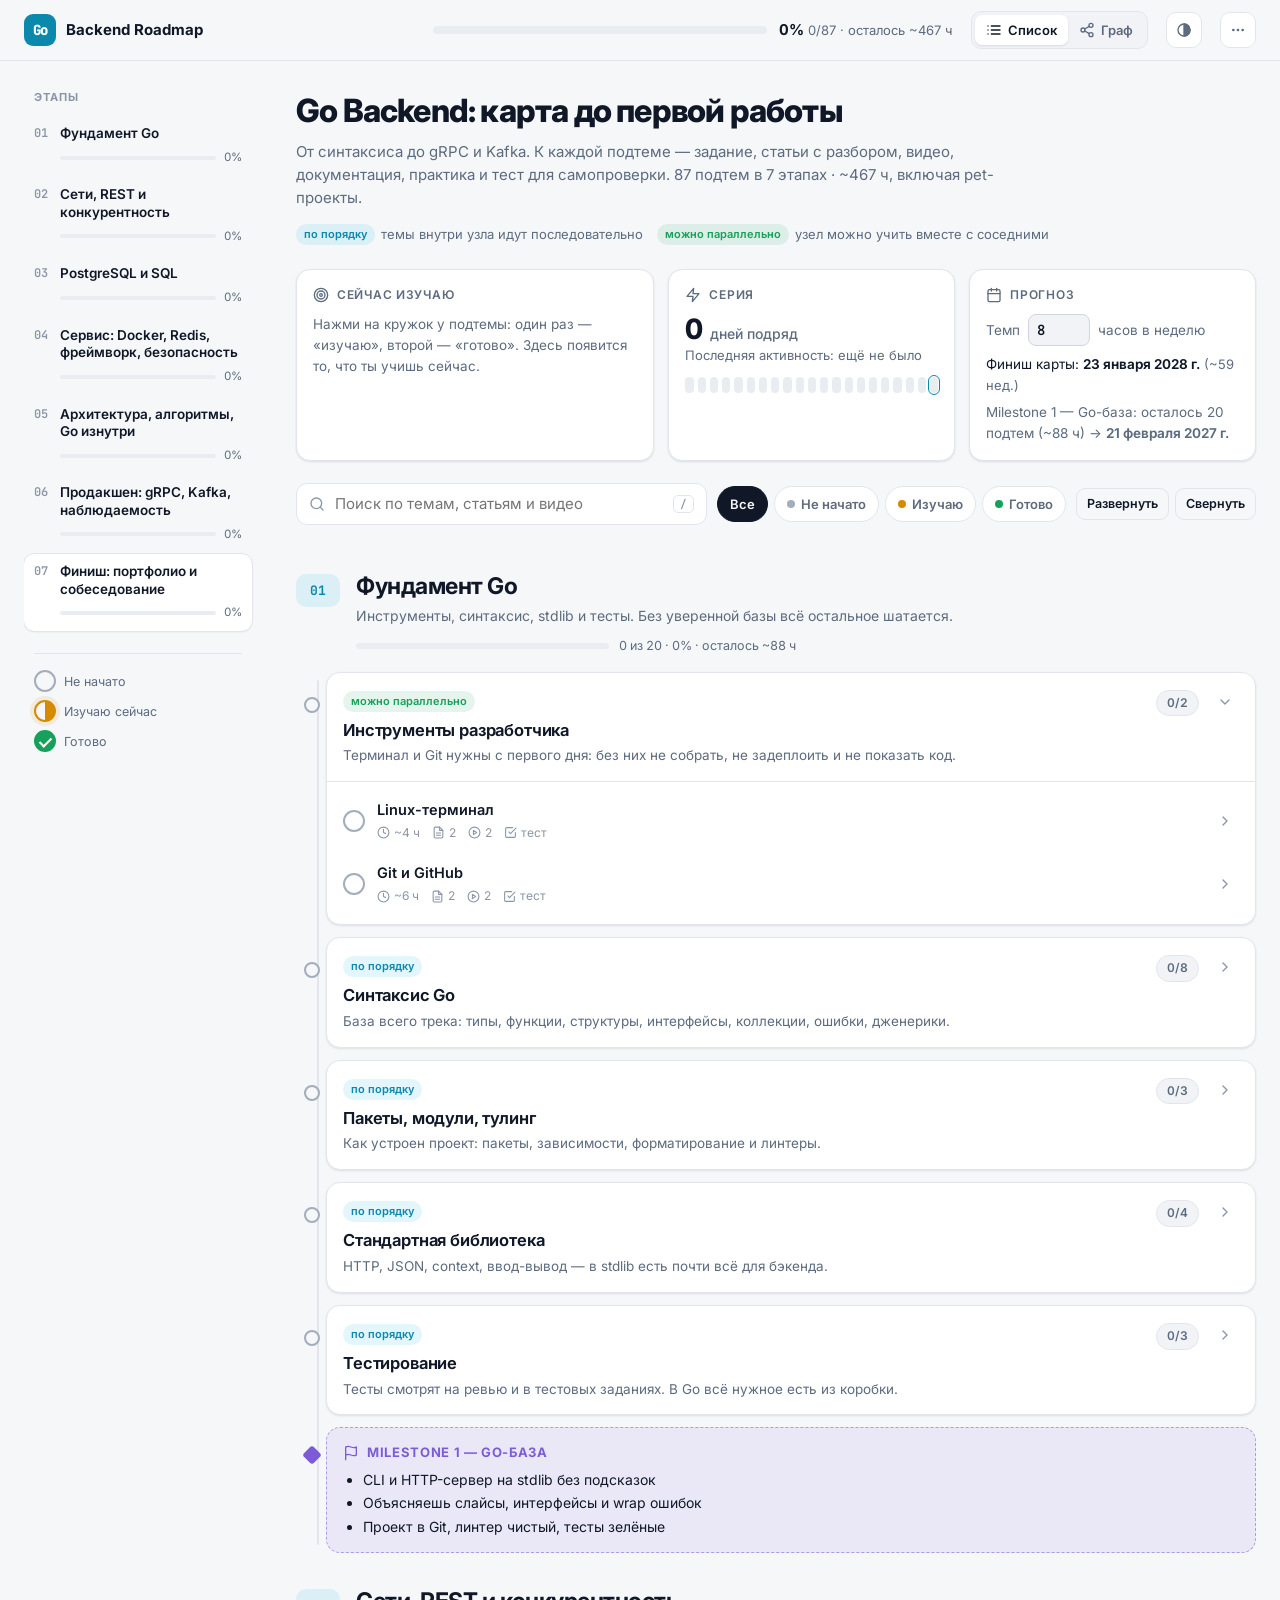
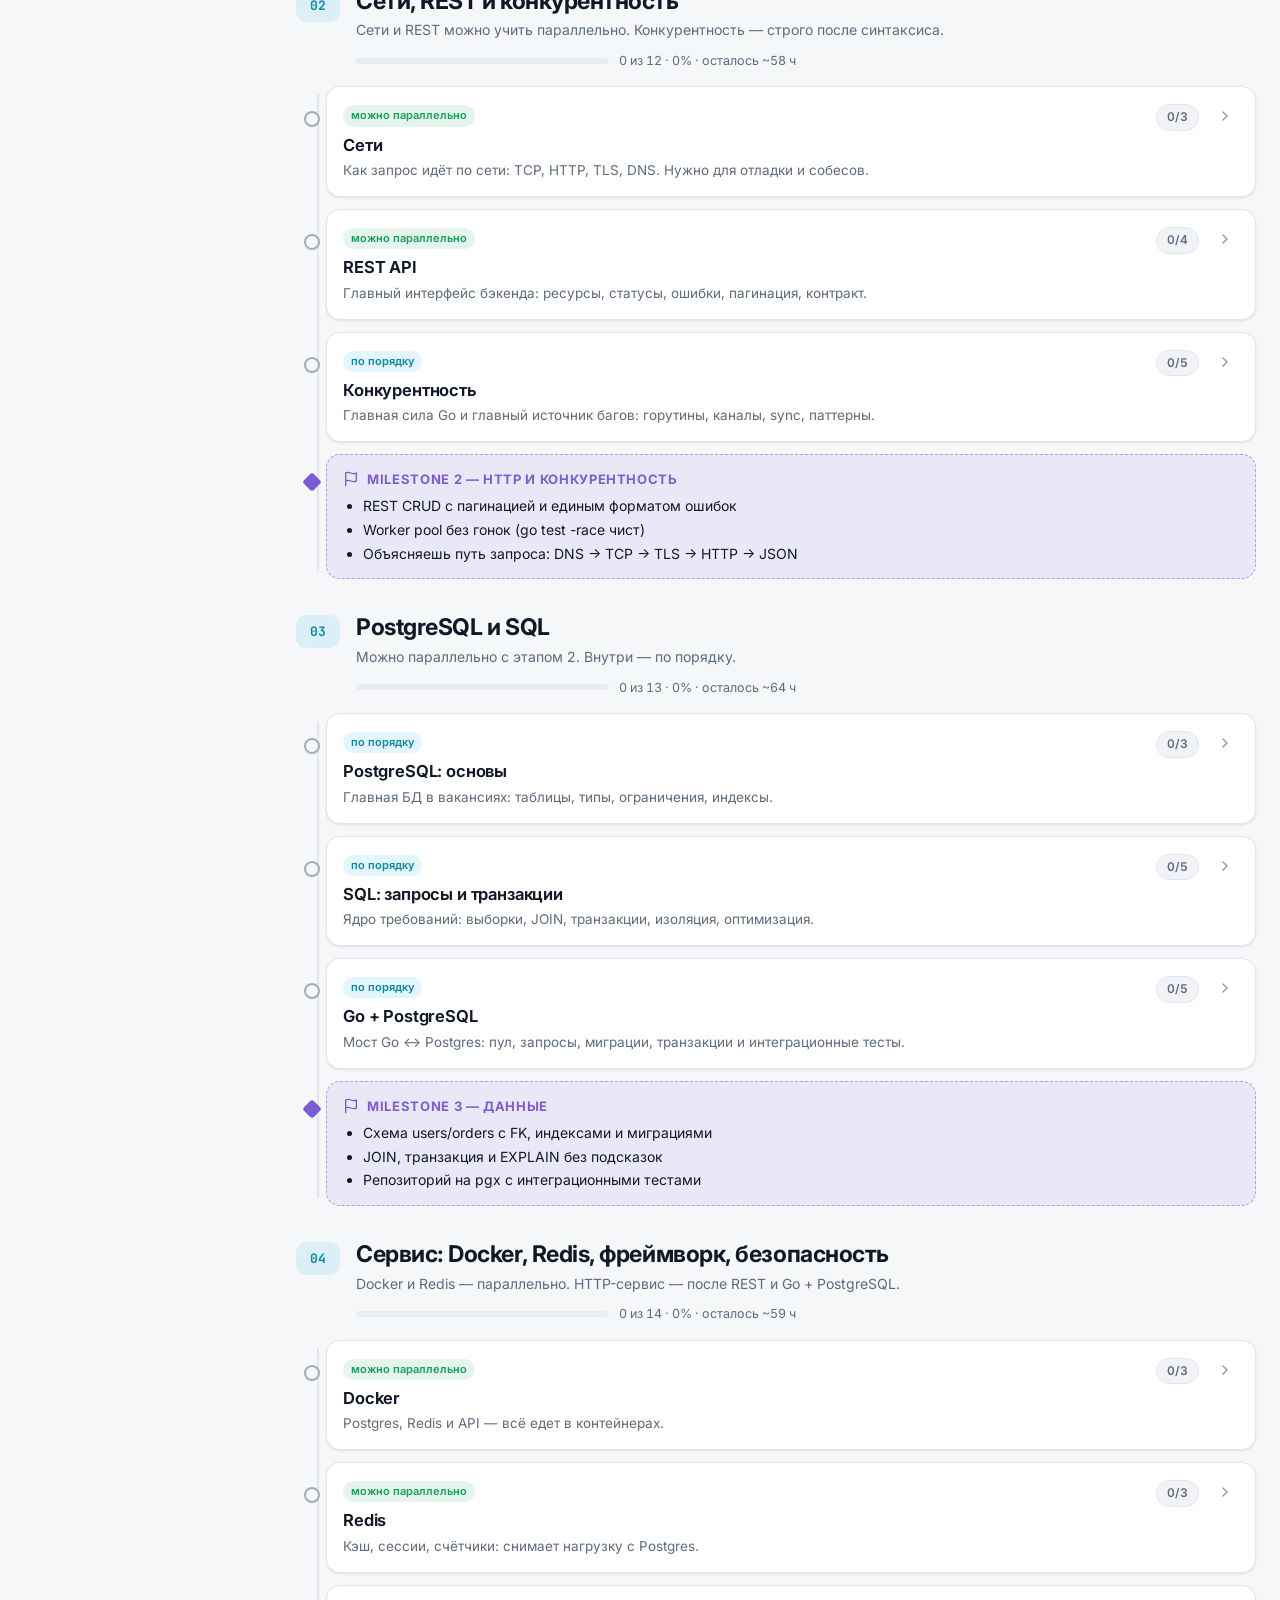
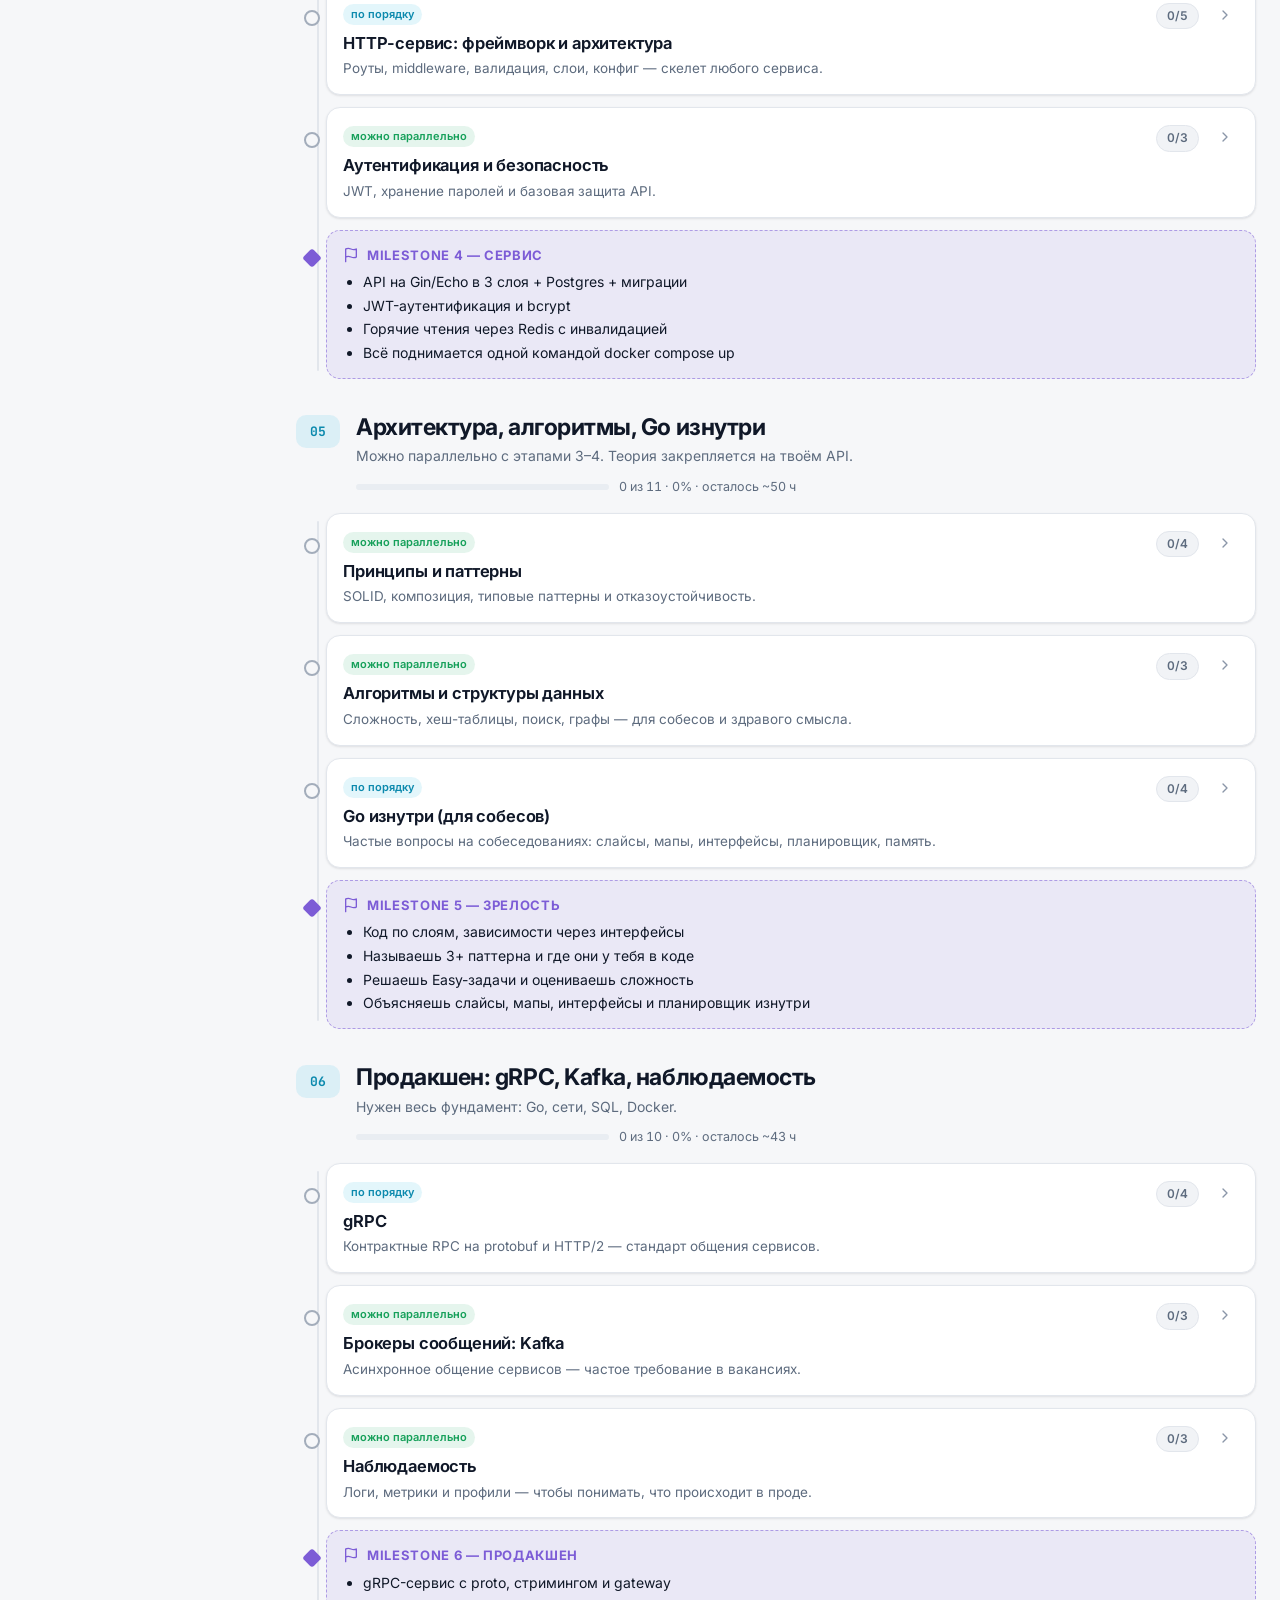
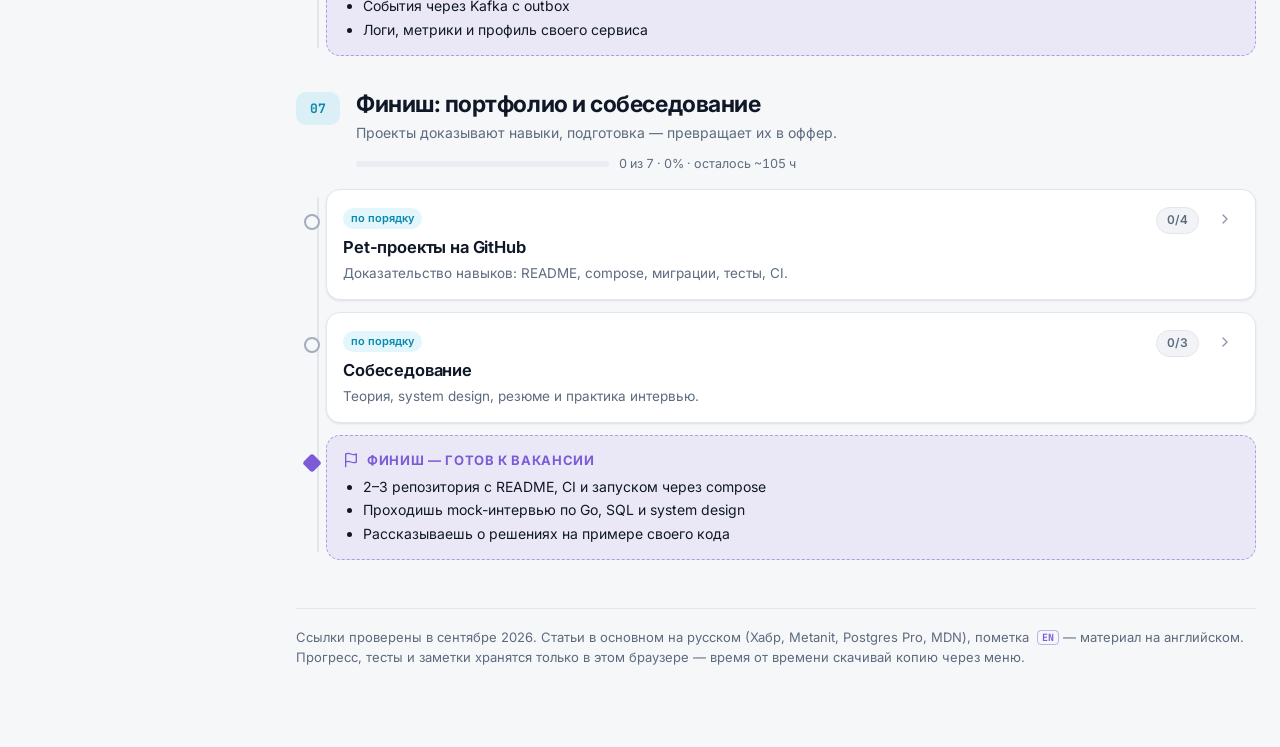
==== commit 9b17a539: "Редизайн карты и новая программа с материалами - Новый дизайн: светлая/тёмная тема, навигация по эта" ====
--- a/index.html
+++ b/index.html
@@ -3,998 +3,120 @@
 <head>
 <meta charset="UTF-8">
 <meta name="viewport" content="width=device-width,initial-scale=1">
-<meta name="color-scheme" content="dark">
-<title>Go Backend: карта до вакансии</title>
-<style>
-:root{--bg:#0b0e15;--bg2:#0e1320;--card:#121828;--card2:#0f1522;--line:#222c42;--line2:#2d3a57;
---t:#e9eef7;--t2:#b7c2d4;--mut:#7e8ba0;--acc:#4c8dff;--acc2:#8ab6ff;--grn:#3dd68c;--yel:#f0b45c;--pur:#b18cff;--red:#ff7a7a;
---rad:14px;--shadow:0 10px 30px rgba(0,0,0,.45)}
-*{box-sizing:border-box}
-html{-webkit-text-size-adjust:100%}
-body{margin:0;color:var(--t);font:15px/1.65 system-ui,-apple-system,"Segoe UI",Roboto,Arial,sans-serif;
-background:radial-gradient(1100px 520px at 75% -12%,#141d36 0%,transparent 60%),var(--bg)}
-::selection{background:rgba(76,141,255,.35)}
-::-webkit-scrollbar{width:10px;height:10px}
-::-webkit-scrollbar-thumb{background:#28324c;border-radius:99px;border:2px solid var(--bg)}
-::-webkit-scrollbar-track{background:transparent}
-:focus-visible{outline:2px solid var(--acc);outline-offset:2px;border-radius:6px}
-a{color:var(--acc2);text-decoration:none;border-bottom:1px dotted rgba(138,182,255,.4)}
-a:hover{color:#c6dcff;border-bottom-color:#c6dcff}
-header{position:sticky;top:0;z-index:40;background:rgba(11,14,21,.82);backdrop-filter:blur(14px);-webkit-backdrop-filter:blur(14px);border-bottom:1px solid var(--line);transition:box-shadow .25s}
-header.sc{box-shadow:0 6px 24px rgba(0,0,0,.4)}
-.hin{max-width:1100px;margin:0 auto;padding:10px 16px;display:flex;align-items:center;gap:14px;flex-wrap:wrap}
-.brand{display:flex;align-items:center;gap:10px;min-width:0}
-.logo{width:38px;height:38px;border-radius:11px;background:linear-gradient(135deg,#4c8dff,#3dd68c);display:grid;place-items:center;font-weight:800;font-size:14px;color:#fff;flex:none;box-shadow:0 4px 14px rgba(76,141,255,.35)}
-.bt{line-height:1.25;min-width:0}
-.bt b{font-size:14px;display:block;white-space:nowrap}
-.bt span{font-size:11px;color:var(--mut)}
-.prog{flex:1;display:flex;align-items:center;gap:10px;min-width:180px}
-.pnum{font-size:21px;font-weight:800;font-variant-numeric:tabular-nums;min-width:44px}
-.pnum i{font-style:normal;font-size:12px;color:var(--mut)}
-.pbar{flex:1;height:8px;background:#1a2233;border-radius:99px;overflow:hidden;border:1px solid var(--line)}
-.pbar i{display:block;height:100%;width:0;border-radius:99px;background:linear-gradient(90deg,var(--acc),var(--grn));transition:width .5s cubic-bezier(.2,.8,.2,1)}
-.pinfo{font-size:11px;color:var(--mut);white-space:nowrap}
-.seg{display:flex;background:var(--card2);border:1px solid var(--line);border-radius:11px;padding:3px;gap:2px;flex:none}
-.seg button{border:0;background:transparent;color:var(--t2);padding:6px 13px;border-radius:8px;cursor:pointer;font-size:13px;font-weight:600;transition:.15s}
-.seg button.on{background:var(--acc);color:#fff;box-shadow:0 2px 8px rgba(76,141,255,.4)}
-.mbtn{width:40px;height:40px;border-radius:11px;background:var(--card2);border:1px solid var(--line);color:var(--t);font-size:17px;cursor:pointer;flex:none;display:grid;place-items:center;transition:.15s}
-.mbtn:hover{border-color:var(--line2);background:#16203a}
-#menu{position:fixed;right:12px;width:340px;max-width:calc(100vw - 24px);background:rgba(18,24,40,.97);backdrop-filter:blur(16px);border:1px solid var(--line2);border-radius:16px;box-shadow:var(--shadow);padding:16px;z-index:60;opacity:0;transform:translateY(-8px) scale(.98);pointer-events:none;transition:.18s}
-#menu.open{opacity:1;transform:none;pointer-events:auto}
-.mg{margin-bottom:13px}.mg:last-child{margin-bottom:0}
-.mlab{font-size:11px;text-transform:uppercase;letter-spacing:.8px;color:var(--mut);font-weight:700;margin-bottom:7px}
-.mrow{display:flex;align-items:center;gap:10px;font-size:13.5px;color:var(--t2);padding:5px 0;cursor:pointer}
-.mrow:hover{color:var(--t)}
-.msep{height:1px;background:var(--line);margin:13px -16px}
-.mbtns{display:flex;gap:8px;flex-wrap:wrap}
-.mbtns .btn{flex:1;min-width:118px}
-.mpace{display:flex;align-items:center;gap:8px;font-size:13.5px;color:var(--t2);flex-wrap:wrap}
-#pw{width:62px;background:var(--bg2);color:var(--t);border:1px solid var(--line);border-radius:8px;padding:6px 8px;font-size:13px}
-#flt{width:100%;background:var(--bg2);border:1px solid var(--line);color:var(--t);border-radius:10px;padding:9px 11px;font:13px/1.4 inherit}
-#flt:focus{border-color:var(--acc);outline:none}
-.mhint{font-size:11.5px;color:var(--mut);margin-top:7px}
-.sw{position:relative;width:36px;height:20px;flex:none}
-.sw input{opacity:0;position:absolute;inset:0;cursor:pointer;margin:0}
-.sw i{position:absolute;inset:0;background:#2a3550;border-radius:99px;transition:.15s;pointer-events:none}
-.sw i:after{content:"";position:absolute;left:2px;top:2px;width:16px;height:16px;background:#8fa2bd;border-radius:50%;transition:.15s}
-.sw input:checked+i{background:var(--acc)}
-.sw input:checked+i:after{left:18px;background:#fff}
-.btn{background:#1a2440;border:1px solid var(--line2);color:var(--t);border-radius:10px;padding:8px 12px;cursor:pointer;font-size:13px;font-weight:600;transition:.15s}
-.btn:hover{background:#20304f;border-color:#3a4c75}
-.btn.on{background:var(--acc);color:#fff;border-color:var(--acc)}
-.btn.danger{color:var(--red);border-color:rgba(255,122,122,.35)}
-.btn.danger:hover{background:rgba(255,122,122,.12)}
-.w{max-width:1100px;margin:0 auto;padding:22px 16px 90px}
-.hero h1{margin:0 0 14px;font-size:clamp(20px,3.5vw,27px);letter-spacing:-.3px}
-.hcards{display:grid;grid-template-columns:repeat(auto-fit,minmax(235px,1fr));gap:10px}
-.hcard{background:linear-gradient(180deg,var(--card),var(--card2));border:1px solid var(--line);border-radius:12px;padding:13px 15px}
-.hct{display:flex;align-items:center;gap:8px;margin-bottom:7px}
-.hct b{font-size:13.5px}
-.hic{width:26px;height:26px;border-radius:8px;display:grid;place-items:center;font-size:13px;background:rgba(76,141,255,.12);border:1px solid rgba(76,141,255,.3);flex:none}
-.hcard p{margin:0;font-size:12.5px;color:var(--t2);line-height:1.65}
-.hcard p b{color:var(--t)}
-.ddot{display:inline-block;width:10px;height:10px;border-radius:50%;vertical-align:-1px;margin:0 2px}
-.ddot.todo{background:#182034;border:2px solid #57637f}
-.ddot.learning{background:#f0b45c;border:2px solid #f0b45c}
-.ddot.done{background:#3dd68c;border:2px solid #3dd68c}
-.tag{font-size:10.5px;padding:2.5px 9px;border-radius:99px;border:1px solid;font-weight:600;letter-spacing:.2px;white-space:nowrap}
-.sq{background:rgba(76,141,255,.13);border-color:rgba(76,141,255,.45);color:var(--acc2)}
-.pa{background:rgba(61,214,140,.1);border-color:rgba(61,214,140,.4);color:#7ce8b4}
-.strip{display:flex;gap:8px;flex-wrap:wrap;margin:14px 0 4px}
-.pill{background:var(--card2);border:1px solid var(--line);border-radius:99px;padding:6px 13px;font-size:12.5px;color:var(--t2);display:inline-flex;gap:6px;align-items:center}
-.pill b{color:var(--t);font-weight:650}
-.st{background:linear-gradient(180deg,var(--card),var(--card2));border:1px solid var(--line);border-radius:var(--rad);margin:22px 0;overflow:hidden;box-shadow:0 4px 18px rgba(0,0,0,.22)}
-.sh{padding:16px 18px 14px;border-bottom:1px solid var(--line);background:linear-gradient(180deg,rgba(76,141,255,.05),transparent)}
-.shtop{display:flex;gap:12px;align-items:flex-start}
-.snum{flex:none;width:34px;height:34px;border-radius:10px;display:grid;place-items:center;font-weight:800;font-size:15px;background:rgba(76,141,255,.12);border:1px solid rgba(76,141,255,.35);color:var(--acc2)}
-.sh h2{margin:0;font-size:17.5px;letter-spacing:-.2px}
-.sh p{margin:3px 0 0;color:var(--mut);font-size:13px}
-.spc{margin-left:auto;font-weight:800;font-size:18px;font-variant-numeric:tabular-nums;color:var(--t2);flex:none}
-.flow{display:flex;gap:6px;flex-wrap:wrap;margin-top:9px}
-.flowp{font-size:11px;padding:3px 10px;border-radius:99px;border:1px solid var(--line);color:var(--t2);background:var(--card2)}
-.flowp b{color:var(--t);font-weight:600}
-.flowp.par{border-color:rgba(61,214,140,.4);color:#7ce8b4}
-.flowp.par b{color:#7ce8b4}
-.sSb{height:6px;background:#1a2233;border-radius:99px;overflow:hidden;margin-top:12px;border:1px solid var(--line)}
-.sSb i{display:block;height:100%;background:linear-gradient(90deg,var(--acc),var(--grn));border-radius:99px;transition:width .5s}
-.sSt{font-size:12px;color:var(--mut);margin-top:5px}
-.nd{padding:8px 18px 18px}
-.n{border:1px solid var(--line);border-radius:12px;margin:12px 0 12px 26px;background:var(--bg2);position:relative;transition:border-color .2s}
-.n:hover{border-color:var(--line2)}
-.n:before{content:"";position:absolute;left:-26px;top:30px;width:26px;height:2px;background:var(--line)}
-.n:after{content:"";position:absolute;left:-26px;top:-13px;bottom:calc(50% + 14px);width:2px;background:var(--line)}
-.nd>.n:first-child:after{display:none}
-.d{position:absolute;left:-31px;top:24px;width:12px;height:12px;border-radius:50%;background:var(--bg);border:3px solid var(--acc);transition:border-color .2s}
-.n.pa .d{border-color:var(--grn)}
-.n.dnx .d{border-color:var(--grn)}
-.nh{padding:13px 14px;cursor:pointer;display:flex;gap:10px;align-items:flex-start;position:relative;user-select:none;-webkit-user-select:none}
-.nh:hover{background:rgba(76,141,255,.04)}
-.chev{color:var(--mut);flex:none;margin-top:3px;transition:transform .18s;font-size:12px}
-.n.op .chev{transform:rotate(90deg)}
-.nmain{flex:1;min-width:0}
-.ntop{display:flex;gap:8px;align-items:center;flex-wrap:wrap}
-.nt{font-weight:700;font-size:14.5px}
-.nde{color:var(--mut);font-size:12.5px;margin-top:3px}
-.reqt{font-size:11.5px;color:var(--yel);margin-top:5px}
-.mt{font-size:12px;color:var(--mut);margin-top:4px}
-.hn{font-size:12px;color:var(--yel);margin-top:3px}
-.np{margin-left:auto;white-space:nowrap;font-size:11px;color:var(--t2);background:#1a2233;border:1px solid var(--line);border-radius:99px;padding:3px 10px;flex:none;font-variant-numeric:tabular-nums}
-.np.dn{color:#7ee787;border-color:rgba(61,214,140,.45);background:rgba(61,214,140,.08)}
-.npl{position:absolute;left:0;bottom:0;height:2px;background:linear-gradient(90deg,var(--acc),var(--grn));transition:width .4s;border-radius:99px}
-.nb{display:none;border-top:1px solid var(--line);padding:8px 12px 12px}
-.n.op .nb{display:block;animation:pop .2s ease}
-@keyframes pop{from{opacity:0;transform:translateY(-5px)}to{opacity:1;transform:none}}
-.n.flash{animation:flash 1.5s ease}
-@keyframes flash{0%,60%{box-shadow:0 0 0 3px rgba(76,141,255,.55)}100%{box-shadow:0 0 0 0 rgba(76,141,255,0)}}
-.s{border:1px solid var(--line);border-radius:11px;padding:11px 12px;margin:10px 0;background:var(--card);transition:border-color .2s}
-.s:hover{border-color:var(--line2)}
-.s.dn{border-color:rgba(61,214,140,.3);background:linear-gradient(180deg,rgba(61,214,140,.04),var(--card))}
-.st2{display:flex;gap:11px}
-.sbody{flex:1;min-width:0}
-.shead{display:flex;gap:7px;align-items:center;flex-wrap:wrap}
-.tt{font-weight:650;font-size:14px;flex:1;min-width:200px}
-.chip{font-size:10.5px;padding:2px 8px;border-radius:99px;border:1px solid var(--line);color:var(--t2);font-weight:600;white-space:nowrap}
-.chip.hrs{color:var(--mut)}
-.c-learning{color:var(--yel);border-color:rgba(240,180,92,.45);background:rgba(240,180,92,.08)}
-.c-done{color:#7ce8b4;border-color:rgba(61,214,140,.45);background:rgba(61,214,140,.08)}
-.sdesc{font-size:12.5px;color:var(--t2);margin-top:3px}
-.ky{font-size:12px;color:#a8c8ff;background:rgba(76,141,255,.07);border:1px solid rgba(76,141,255,.25);border-radius:8px;padding:6px 10px;margin-top:7px;line-height:1.7}
-.ky b{font-weight:700;color:var(--acc2);margin-right:4px}
-.ky .ar{color:var(--mut);margin:0 3px}
-.tk{background:rgba(240,180,92,.07);border:1px solid rgba(240,180,92,.28);border-radius:9px;padding:7px 10px;font-size:12.5px;margin-top:7px;color:#f4d9ac}
-.x2{font-size:12px;color:var(--mut);margin-top:5px}
-.stt{width:24px;height:24px;border-radius:50%;border:2px solid #57637f;background:#182034;cursor:pointer;flex:none;margin-top:2px;padding:0;position:relative;transition:transform .15s,box-shadow .2s}
-.stt:hover{transform:scale(1.15)}
-.stt.todo{border-color:#57637f}
-.stt.learning{border-color:var(--yel);background:conic-gradient(var(--yel) 0 50%,#182034 50% 100%);box-shadow:0 0 10px rgba(240,180,92,.4)}
-.stt.done{border-color:var(--grn);background:var(--grn);box-shadow:0 0 10px rgba(61,214,140,.35)}
-.stt.done:after{content:"✓";position:absolute;inset:0;display:grid;place-items:center;font-size:12px;color:#052b17;font-weight:900}
-.chkl{border:1px dashed rgba(177,140,255,.4);background:rgba(177,140,255,.05);border-radius:9px;padding:8px 11px;margin:8px 0 2px}
-.chkh{color:var(--pur);font-size:10.5px;text-transform:uppercase;letter-spacing:.7px;margin-bottom:5px;font-weight:700}
-.chki{display:flex;gap:8px;align-items:flex-start;margin:4px 0;cursor:pointer;font-size:12.5px;color:var(--t2)}
-.chki input{margin-top:3px;accent-color:var(--grn);width:14px;height:14px;flex:none}
-.chki input:checked+span{color:var(--t)}
-.sbt{font-size:12px;color:var(--mut);background:transparent;border:1px dashed var(--line2);border-radius:8px;padding:3px 10px;cursor:pointer;margin-top:8px;transition:.15s}
-.sbt:hover{color:var(--acc2);border-color:var(--acc)}
-.sbt.has{color:var(--acc2);border-color:rgba(76,141,255,.5);border-style:solid}
-.nta{width:100%;min-height:58px;background:var(--bg2);color:var(--t);border:1px solid var(--line);border-radius:9px;padding:8px 10px;font:13px/1.55 inherit;margin-top:7px;resize:vertical}
-.nta:focus{border-color:var(--acc);outline:none}
-.srow{display:flex;gap:9px;align-items:flex-start;margin:7px 0;font-size:13px;color:var(--t2)}
-.srow .stt{margin-top:1px}
-.srow b{color:var(--t);font-weight:600}
-.srow .mut{font-size:11.5px;color:var(--mut)}
-.mi{margin:14px 0 6px 26px;border:1px solid rgba(177,140,255,.4);background:linear-gradient(135deg,rgba(177,140,255,.09),rgba(177,140,255,.03));border-radius:12px;padding:13px 15px;position:relative}
-.mi:before{content:"";position:absolute;left:-26px;top:24px;width:26px;height:2px;background:rgba(177,140,255,.4)}
-.mi h3{margin:0 0 7px;color:var(--pur);font-size:12.5px;text-transform:uppercase;letter-spacing:.8px}
-.mi ul{margin:0;padding:0;list-style:none;font-size:13.5px}
-.mi li{margin:5px 0;padding-left:24px;position:relative;color:var(--t2)}
-.mi li:before{content:"✓";position:absolute;left:0;top:0;color:var(--grn);font-weight:800;font-size:12px}
-.rb{background:linear-gradient(135deg,rgba(61,214,140,.12),rgba(76,141,255,.08));border:1px solid rgba(61,214,140,.5);border-radius:12px;padding:13px 15px;margin:0 0 18px;font-size:14px}
-.rb b{color:#7ce8b4}
-.skip0{display:flex;gap:10px;align-items:center;flex-wrap:wrap;background:rgba(76,141,255,.05);border:1px dashed rgba(76,141,255,.4);border-radius:11px;padding:10px 12px;margin:12px 0;color:var(--mut);font-size:13px}
-.bonus{background:var(--card2);border:1px dashed var(--line2);border-radius:var(--rad);margin:26px 0;padding:16px 18px}
-.bonus h2{margin:0 0 8px;font-size:16px}
-.bonus ul{margin:0;padding-left:20px;color:var(--t2);font-size:13.5px}
-.bonus li{margin:7px 0}
-.bonus b{color:var(--t)}
-.flt-hide{display:none!important}
-.foot{color:var(--mut);font-size:12.5px;margin-top:26px}
-#gwrap{display:none;position:relative;border:1px solid var(--line);border-radius:var(--rad);overflow:hidden;background:#080b12;margin:18px 0 10px;box-shadow:var(--shadow);user-select:none;-webkit-user-select:none}
-body.gmode #gwrap{display:block}
-body.gmode #app{display:none!important}
-#gcv{display:block;width:100%;height:64vh;min-height:460px;cursor:grab;touch-action:none}
-#gbar{position:absolute;left:12px;top:12px;display:flex;gap:8px;flex-wrap:wrap;z-index:3;max-width:calc(100% - 24px)}
-#ghint{position:absolute;left:12px;bottom:10px;color:var(--mut);font-size:11.5px;z-index:3;background:rgba(8,11,18,.75);backdrop-filter:blur(6px);padding:4px 10px;border-radius:99px;border:1px solid var(--line);max-width:calc(100% - 24px)}
-.legend{position:absolute;left:12px;bottom:42px;background:rgba(15,20,32,.96);border:1px solid var(--line2);border-radius:12px;padding:10px 13px;font-size:11.5px;z-index:5;display:none;max-width:290px}
-.legend.on{display:block}
-.legend div{display:flex;align-items:center;gap:9px;margin:5px 0;color:var(--t2);flex-wrap:wrap}
-.ln{width:26px;height:0;border-top:3px solid;flex:none;border-radius:2px}
-.ln.dash{border-top-style:dashed;border-top-width:2px}
-.ln.thin{border-top-width:2px}
-.ldot{width:11px;height:11px;border-radius:50%;flex:none}
-#gside{position:absolute;right:0;top:0;bottom:0;width:340px;max-width:90vw;background:rgba(15,20,32,.97);backdrop-filter:blur(12px);border-left:1px solid var(--line2);border-radius:0 14px 14px 0;padding:16px;overflow:auto;transform:translateX(105%);transition:transform .25s cubic-bezier(.2,.8,.2,1);z-index:4}
-#gside.on{transform:none}
-#gside h3{margin:2px 0 6px;font-size:16px;letter-spacing:-.2px}
-#gside .mut{color:var(--mut);font-size:13px}
-#gside .row{display:flex;gap:8px;margin:12px 0;flex-wrap:wrap}
-#gstat{display:flex;gap:6px;width:100%}
-#gstat .btn{flex:1}
-.gx{float:right}
-@media(max-width:768px){
- #gside{left:0;right:0;top:auto;bottom:0;width:auto;max-width:none;max-height:64%;border-left:0;border-top:1px solid var(--line2);border-radius:16px 16px 0 0;transform:translateY(105%)}
- #gside.on{transform:none}
- #gcv{height:56vh;min-height:400px}
- .nd{padding:6px 12px 12px}
- .n{margin:10px 0 10px 16px}
- .n:before{left:-16px;width:16px}
- .n:after{left:-16px}
- .d{left:-20px;width:10px;height:10px}
- .mi{margin-left:16px}
- .mi:before{left:-16px;width:16px}
-}
-@media(max-width:640px){.pinfo,.bt span{display:none}.pnum{font-size:17px}.hin{gap:10px}}
-@media(max-width:420px){.bt{display:none}}
-@media(prefers-reduced-motion:reduce){*,*:before,*:after{animation:none!important;transition:none!important}}
-</style>
+<title>Go Backend Roadmap</title>
+<meta name="description" content="Карта Go-бэкенд разработчика до первой работы: 7 этапов, статьи, видео, документация, практика и тесты к каждой теме.">
+<meta name="theme-color" content="#0b89ad">
+<link rel="preconnect" href="https://fonts.googleapis.com">
+<link rel="preconnect" href="https://fonts.gstatic.com" crossorigin>
+<link href="https://fonts.googleapis.com/css2?family=Inter:wght@400;500;600;700;800&family=JetBrains+Mono:wght@500;600;700&display=swap" rel="stylesheet">
+<script>try{var t=localStorage.getItem("go-roadmap-theme");if(t)document.documentElement.dataset.theme=t.replace(/"/g,"")}catch(e){}</script>
+<link rel="stylesheet" href="style.css">
 </head>
 <body>
-<header id="hdr"><div class="hin">
- <div class="brand"><div class="logo">Go</div><div class="bt"><b>Backend Roadmap</b><span>карта до вакансии</span></div></div>
- <div class="prog">
-  <div class="pnum"><span id="p">0</span><i>%</i></div>
-  <div class="pbar"><i id="b"></i></div>
-  <div class="pinfo" id="c"></div>
- </div>
- <div class="seg"><button id="vL" class="on">Список</button><button id="vG">Граф</button></div>
- <button class="mbtn" id="mbtn" aria-haspopup="menu" aria-expanded="false" title="Меню">⋯</button>
-</div></header>
+<header class="top">
+  <div class="top-in">
+    <a class="brand" href="#"><span class="logo">Go</span><span class="brand-t">Backend Roadmap</span></a>
+    <div class="gprog" title="Общий прогресс">
+      <div class="bar"><i id="gBar"></i></div>
+      <div class="gprog-t"><b id="gPct">0%</b> <span id="gCnt"></span></div>
+    </div>
+    <div class="seg" role="tablist" aria-label="Вид">
+      <button id="vL" class="on" role="tab"><svg class="i" viewBox="0 0 24 24"><path d="M8 6h13M8 12h13M8 18h13M3 6h.01M3 12h.01M3 18h.01"/></svg><span>Список</span></button>
+      <button id="vG" role="tab"><svg class="i" viewBox="0 0 24 24"><circle cx="18" cy="5" r="3"/><circle cx="6" cy="12" r="3"/><circle cx="18" cy="19" r="3"/><path d="m8.6 13.5 6.8 4M15.4 6.5l-6.8 4"/></svg><span>Граф</span></button>
+    </div>
+    <button class="icon-btn" id="themeBtn" title="Светлая / тёмная тема" aria-label="Сменить тему"><svg class="i" viewBox="0 0 24 24"><circle cx="12" cy="12" r="9"/><path d="M12 3a9 9 0 0 1 0 18z" fill="currentColor"/></svg></button>
+    <div class="menu">
+      <button class="icon-btn" id="menuBtn" aria-label="Меню"><svg class="i" viewBox="0 0 24 24"><circle cx="12" cy="12" r="1"/><circle cx="19" cy="12" r="1"/><circle cx="5" cy="12" r="1"/></svg></button>
+      <div class="menu-pop" id="menuPop" hidden>
+        <button id="mExpand"><svg class="i" viewBox="0 0 24 24"><path d="m7 15 5 5 5-5M7 9l5-5 5 5"/></svg>Развернуть все узлы</button>
+        <button id="mCollapse"><svg class="i" viewBox="0 0 24 24"><path d="m7 20 5-5 5 5M7 4l5 5 5-5"/></svg>Свернуть все узлы</button>
+        <hr>
+        <button id="mExport"><svg class="i" viewBox="0 0 24 24"><path d="M21 15v4a2 2 0 0 1-2 2H5a2 2 0 0 1-2-2v-4M7 10l5 5 5-5M12 15V3"/></svg>Скачать прогресс</button>
+        <button id="mImport"><svg class="i" viewBox="0 0 24 24"><path d="M21 15v4a2 2 0 0 1-2 2H5a2 2 0 0 1-2-2v-4M17 8l-5-5-5 5M12 3v12"/></svg>Загрузить прогресс</button>
+        <hr>
+        <button id="mReset" class="danger"><svg class="i" viewBox="0 0 24 24"><path d="M3 6h18M19 6l-1 14a2 2 0 0 1-2 2H8a2 2 0 0 1-2-2L5 6M10 11v6M14 11v6M9 6V4a1 1 0 0 1 1-1h4a1 1 0 0 1 1 1v2"/></svg>Сбросить прогресс</button>
+      </div>
+    </div>
+  </div>
+</header>
 
-<div id="menu">
- <div class="mg"><div class="mlab">Поиск по темам</div><input id="flt" type="search" placeholder="Например: channels, JOIN, jwt…"></div>
- <div class="mg"><div class="mlab">Вид</div>
-  <label class="mrow"><span class="sw"><input type="checkbox" id="hd"><i></i></span>Скрыть завершённые темы</label>
-  <label class="mrow"><span class="sw"><input type="checkbox" id="s0"><i></i></span>Есть опыт программирования (скрыть блок 0)</label>
-  <div class="mpace">Темп: <input id="pw" type="number" min="1" max="80"> ч/нед <span class="mhint" id="mfc" style="margin:0;flex:1"></span></div>
- </div>
- <div class="msep"></div>
- <div class="mg mbtns"><button class="btn" id="e1">Развернуть всё</button><button class="btn" id="e0">Свернуть</button></div>
- <div class="mg mbtns"><button class="btn" id="dl">Скачать прогресс</button><button class="btn" id="ul">Загрузить</button><button class="btn danger" id="rs">Сбросить</button></div>
- <input type="file" id="fi" accept=".json,application/json" style="display:none">
+<div class="layout">
+  <aside class="side">
+    <h4>Этапы</h4>
+    <nav class="snav" id="snav"></nav>
+    <div class="side-legend">
+      <div><span class="stt" style="pointer-events:none"></span>Не начато</div>
+      <div><span class="stt learning" style="pointer-events:none"></span>Изучаю сейчас</div>
+      <div><span class="stt done" style="pointer-events:none"></span>Готово</div>
+    </div>
+  </aside>
+
+  <main class="main">
+    <section class="hero">
+      <h1>Go Backend: карта до первой работы</h1>
+      <p>От синтаксиса до gRPC и Kafka. К каждой подтеме — задание, статьи с разбором, видео, документация, практика и тест для самопроверки. <span id="heroStats"></span>.</p>
+      <div class="legend">
+        <span><span class="tag seq" style="margin:0">по порядку</span> темы внутри узла идут последовательно</span>
+        <span><span class="tag par" style="margin:0">можно параллельно</span> узел можно учить вместе с соседними</span>
+      </div>
+    </section>
+
+    <section class="dash">
+      <div class="card">
+        <div class="card-h"><svg class="i" viewBox="0 0 24 24"><circle cx="12" cy="12" r="10"/><circle cx="12" cy="12" r="6"/><circle cx="12" cy="12" r="2"/></svg>Сейчас изучаю</div>
+        <div class="now-list" id="nowList"></div>
+      </div>
+      <div class="card">
+        <div class="card-h"><svg class="i" viewBox="0 0 24 24"><path d="M13 2 3 14h9l-1 8 10-12h-9z"/></svg>Серия</div>
+        <div class="big" id="streak">0</div>
+        <div class="mut" id="lastAct"></div>
+        <div class="heat" id="heat" title="Последние 3 недели"></div>
+      </div>
+      <div class="card">
+        <div class="card-h"><svg class="i" viewBox="0 0 24 24"><rect x="3" y="4" width="18" height="18" rx="2"/><path d="M16 2v4M8 2v4M3 10h18"/></svg>Прогноз</div>
+        <label class="pace">Темп <input id="pw" type="number" min="1" max="80" value="8"> часов в неделю</label>
+        <div class="fc-row" id="fcAll"></div>
+        <div class="fc-row mut" id="fcMile" style="margin-top:6px"></div>
+      </div>
+    </section>
+
+    <div class="toolbar">
+      <label class="search"><svg class="i" viewBox="0 0 24 24"><circle cx="11" cy="11" r="8"/><path d="m21 21-4.3-4.3"/></svg><input id="q" type="search" placeholder="Поиск по темам, статьям и видео" autocomplete="off"><kbd>/</kbd></label>
+      <div class="chips" id="chips">
+        <button class="chip on" data-f="all">Все</button>
+        <button class="chip" data-f="todo"><span class="dot" style="background:var(--todo)"></span>Не начато</button>
+        <button class="chip" data-f="learning"><span class="dot" style="background:var(--learn)"></span>Изучаю</button>
+        <button class="chip" data-f="done"><span class="dot" style="background:var(--done)"></span>Готово</button>
+      </div>
+      <div class="tb-act">
+        <button class="btn ghost sm" id="tExpand">Развернуть</button>
+        <button class="btn ghost sm" id="tCollapse">Свернуть</button>
+      </div>
+      <nav class="stage-chips" id="stageChips"></nav>
+    </div>
+
+    <div id="app"></div>
+
+    <div id="gwrap">
+      <canvas id="gcv"></canvas>
+      <div id="gbar">
+        <button class="btn sm" id="gfit">Вписать</button>
+        <button class="btn sm" id="gcur">К текущей теме</button>
+        <button class="btn sm" id="gstop">Пауза</button>
+      </div>
+      <div id="ghint">Узел: потянуть — переместить, клик — детали · фон: тянуть — сдвиг · колесо или щипок — масштаб</div>
+      <aside id="gside"></aside>
+    </div>
+
+    <footer class="foot">
+      Ссылки проверены в сентябре 2026. Статьи в основном на русском (Хабр, Metanit, Postgres Pro, MDN), пометка <span class="en">EN</span> — материал на английском.
+      Прогресс, тесты и заметки хранятся только в этом браузере — время от времени скачивай копию через меню.
+    </footer>
+  </main>
 </div>
-
-<div class="w">
- <div class="hero">
-  <h1>Go Backend — карта до вакансии</h1>
-  <div class="hcards">
-   <div class="hcard"><div class="hct"><span class="hic">🧭</span><b>Порядок</b></div>
-    <p><span class="tag sq">строго</span> — внутри блока по порядку.<br><span class="tag pa">⇄ параллельно</span> — блоки 2↔3 и 4–7 можно брать вместе. В графе главный маршрут — <b>толстая синяя линия</b>.</p></div>
-   <div class="hcard"><div class="hct"><span class="hic">⭕</span><b>Статусы</b></div>
-    <p>Клик по кружку у темы: <span class="ddot todo"></span> план → <span class="ddot learning"></span> учу → <span class="ddot done"></span> готово. Прогресс хранится в браузере.</p></div>
-   <div class="hcard"><div class="hct"><span class="hic">🗺️</span><b>Граф</b></div>
-    <p>Блоки — слева направо, <b>толстая линия</b> — основной путь, тонкий пунктир — параллельные ветки. <b>Тусклый узел = закрыт</b>: под ним написано, что пройти сначала.</p></div>
-   <div class="hcard"><div class="hct"><span class="hic">⏳</span><b>Тайминг — честно</b></div>
-    <p>Часы у тем — чистое изучение; с практикой ×1.5 ≈ <b>700 ч</b> → 8–12 мес при 10–15 ч/нед. <b>Откликаться — после Milestone 4 + Проекта 1</b>, не жди финиша.</p></div>
-  </div>
- </div>
- <div class="strip"><span class="pill" id="nw">…</span><span class="pill" id="sk">…</span><span class="pill" id="fc">…</span></div>
- <div id="app"></div>
- <div id="gwrap"><canvas id="gcv"></canvas>
-  <div id="gbar"><button class="btn" id="gfit">Вписать</button><button class="btn" id="gcur">К текущей</button><button class="btn" id="gdep">Связи</button><button class="btn" id="gleg">Легенда</button><button class="btn" id="zin">＋</button><button class="btn" id="zout">－</button></div>
-  <div id="ghint">клик — детали · фон — прокрутка · колесо/щипок — зум · «Связи» — показать зависимости · наведи на узел — его связи</div>
-  <div class="legend" id="glegend">
-   <div><span class="ln" style="border-color:#5a96ff"></span>основной путь — приоритет</div>
-   <div><span class="ln dash thin" style="border-color:#3dd68c"></span>параллельная ветка (можно позже / рядом)</div>
-   <div><b style="color:#7ce8b4">⇄</b> блоки идут параллельно</div>
-   <div><span class="ln dash thin" style="border-color:#f0b45c"></span>«нужно сначала» — кнопка «Связи»</div>
-   <div><span class="ldot" style="background:#3dd68c"></span>готово · <span class="ldot" style="background:#f0b45c"></span>учу · <span class="ldot" style="background:#7d8aa5"></span>доступно</div>
-   <div><span class="ldot" style="background:#2c3547"></span>тусклый 🔒 = закрыто, под узлом — что пройти</div>
-  </div>
-  <aside id="gside"></aside>
- </div>
- <p class="foot">Ссылки — только официальные. Прогресс хранится в localStorage браузера.</p>
-</div>
-
-<script>
-/* ============ storage ============ */
-const K="go-roadmap-v1",KD="go-roadmap-days",KN="go-roadmap-notes",KP="go-roadmap-pace",KC="go-roadmap-chk";
-let S={};try{S=JSON.parse(localStorage.getItem(K)||"{}")}catch(e){S={}}
-for(const k in S){if(S[k]===1||S[k]===true)S[k]="done"}
-let DY=[];try{DY=JSON.parse(localStorage.getItem(KD)||"[]")}catch(e){DY=[]}
-let NT={};try{NT=JSON.parse(localStorage.getItem(KN)||"{}")}catch(e){NT={}}
-let CH={};try{CH=JSON.parse(localStorage.getItem(KC)||"{}")}catch(e){CH={}}
-let PW=8;try{PW=parseInt(localStorage.getItem(KP)||"8",10)}catch(e){PW=8}if(!(PW>0))PW=8;
-let SKIP0=false;try{SKIP0=localStorage.getItem("go-roadmap-skip0")==="1"}catch(e){SKIP0=false}
-let HD=false;try{HD=localStorage.getItem("go-roadmap-hd")==="1"}catch(e){HD=false}
-let OPEN={};try{OPEN=JSON.parse(localStorage.getItem("go-roadmap-open")||"{}")}catch(e){OPEN={}}
-let FLT="";
-const sv=()=>{try{localStorage.setItem(K,JSON.stringify(S))}catch(e){}};
-const svD=()=>{try{localStorage.setItem(KD,JSON.stringify(DY))}catch(e){}};
-const svN=()=>{try{localStorage.setItem(KN,JSON.stringify(NT))}catch(e){}};
-const svC=()=>{try{localStorage.setItem(KC,JSON.stringify(CH))}catch(e){}};
-const svP=()=>{try{localStorage.setItem(KP,String(PW))}catch(e){}};
-const svO=()=>{try{localStorage.setItem("go-roadmap-open",JSON.stringify(OPEN))}catch(e){}};
-const svS0=()=>{try{localStorage.setItem("go-roadmap-skip0",SKIP0?"1":"0")}catch(e){}};
-const svH=()=>{try{localStorage.setItem("go-roadmap-hd",HD?"1":"0")}catch(e){}};
-const skey=(nd,sb)=>nd.id+":"+(sb.id!=null?sb.id:"");
-const st=k=>(S[k]==="done"||S[k]==="learning"||S[k]==="todo")?S[k]:(S[k]?"done":"todo");
-const VLAB={todo:"план",learning:"в процессе",done:"готово"};
-const today=()=>{const d=new Date();return d.getFullYear()+"-"+String(d.getMonth()+1).padStart(2,"0")+"-"+String(d.getDate()).padStart(2,"0")};
-function markDay(){const t=today();if(!DY.includes(t)){DY.push(t);DY.sort();svD()}}
-const esc=s=>String(s).replace(/&/g,"&amp;").replace(/</g,"&lt;");
-function links(a){if(!a||!a.length)return"";return a.map(u=>{var s2=u.replace("https://","");var sh=s2.length>42?s2.slice(0,42)+"…":s2;return '<a href="'+u+'" target="_blank" rel="noopener">'+esc(sh)+"</a>"}).join(" · ")}
-function kyHTML(k){return '<div class="ky"><b>Маршрут:</b>'+k.split("→").map(x=>esc(x.trim())).join('<span class="ar">→</span>')+"</div>"}
-function streak(){if(!DY.length)return 0;const set=new Set(DY);let s=0;const d=new Date();if(!set.has(today()))d.setDate(d.getDate()-1);while(true){const k=d.getFullYear()+"-"+String(d.getMonth()+1).padStart(2,"0")+"-"+String(d.getDate()).padStart(2,"0");if(set.has(k)){s++;d.setDate(d.getDate()-1)}else break}return s}
-function lastAct(){if(!DY.length)return"нет";const ms=(new Date(today())-new Date(DY[DY.length-1]))/864e5;if(ms<=0)return"сегодня";if(ms<=1)return"вчера";return Math.round(ms)+" дн. назад"}
-function fcast(hrs){if(!(PW>0)||!(hrs>0))return"—";const w=Math.ceil(hrs/PW);const d=new Date();d.setDate(d.getDate()+w*7);return d.toISOString().slice(0,10)+" (~"+w+" нед.)"}
-
-/* ============ data ============ */
-const D=[
-{s:"0. Абсолютный ноль",optional:true,d:"Языково-нейтральный минимум для человека с нулевым опытом — до того, как встретишь это на Go в блоке 1.",flow:{p:"старт с нуля",x:"—",n:"блок 1 (фундамент Go)"},n:[
-{id:"zero-basics",t:"Компьютер и код: самые основы",m:"seq",ds:"Как компьютер выполняет код и с чем работать в терминале — до первой строчки на Go.",sub:[
-{id:"0",w:"Что такое программа и как компьютер её выполняет",y:"На пальцах, без языка.",t:"Задание: своими словами объясни другу, что происходит, когда ты запускаешь любую программу.",h:2,key:"исходный код → компиляция → бинарник → процесс в памяти"},
-{id:"1",w:"Компилятор vs интерпретатор",y:"Что происходит, когда запускаешь код.",t:"Задание: опиши разницу на примере запуска своей первой Go-программы.",h:2,key:"компилятор (весь код → машинный) → интерпретатор (строка за строкой) → Go компилируемый"},
-{id:"2",w:"Терминал: базовые команды и пути",y:"cd, ls, mkdir, запуск программы; относительные и абсолютные пути.",t:"Задание: создай папку через терминал, перейди в неё, запусти файл.",h:3,key:"pwd/ls/cd/mkdir → относительный vs абсолютный путь → запуск ./prog"},
-{id:"ide",w:"Редактор: VS Code + Go или GoLand",y:"Инструмент, где живёшь весь трек: автодополнение, gofmt, переход к определению.",t:"Задание: поставь VS Code с расширением Go (или GoLand), добейся автодополнения и форматирования при сохранении.",h:2,key:"установка → gopls (языковой сервер) → gofmt при сохранении → переход к определению"}]},
-{id:"zero-project",t:"Первый файл и первая ошибка",m:"seq",ds:"Первый рабочий файл, первая осмысленная ошибка компилятора и первый коммит в Git.",sub:[
-{id:"0",w:"Файл .go и структура простого проекта",y:"main.go, package main, func main.",t:"Задание: создай minimal main.go и запусти его.",h:3,key:"package main → import → func main → go run → go build"},
-{id:"1",w:"Как читать ошибку компилятора",y:"Не бояться красного текста.",t:"Задание: намеренно сломай код 3 способами, разбери каждую ошибку.",h:3,key:"файл:строка:колонка → тип ошибки → читаешь первую, исправляешь, дальше"},
-{id:"2",w:"Git: репозиторий, commit, push",y:"Что такое репозиторий и зачем он нужен.",t:"Задание: создай репозиторий, сделай первый коммит и запушь на GitHub.",h:4,key:"git init → add → commit → remote add → push"}]}],
-mi:{t:"Milestone 0 — старт",c:["Понимаешь, что происходит при запуске кода","Не паникуешь от ошибки компилятора","Умеешь закоммитить и запушить код","Редактор настроен: подсказки и форматирование работают"]}},
-{s:"1. Фундамент Go",d:"Без уверенного Go остальное шатается. Внутри блока — строго по порядку. Если не понимаешь, что такое переменная или цикл — сначала блок 0.",flow:{p:"блок 0",x:"—",n:"блоки 2 (сети), 3 (SQL), 5 (частично)"},n:[
-{id:"go-syn",t:"Уверенный синтаксис Go",m:"seq",ds:"База всего трека: типы, функции, структуры, интерфейсы, ошибки.",docs:["https://go.dev/tour/list","https://go.dev/doc/tutorial/"],sub:[
-{w:"Типы, переменные, управление",y:"Фундамент чтения любого кода.",t:"Задание: CLI-калькулятор с флагом операции.",h:6,key:"var/:= → int, float64, string, bool → zero values → if/else → switch (без break) → for (единственный цикл)",l:["https://go.dev/tour/list"],x:"Go by Example: переменные, if-else, switch, for",chk:["Различаешь := и var, знаешь zero values","switch без break, с fallthrough","Объясняешь конверсию типов на примере string/int"]},
-{w:"Функции, методы, указатели",y:"Важно value vs pointer receiver.",t:"Задание: тип Cart с методами Add и Total на указателе.",h:6,key:"func → мультивозврат (T, error) → &v и *T → методы → value vs pointer receiver",l:["https://go.dev/doc/effective_go"],x:"Go by Example: методы, указатели, структуры",chk:["Объясняешь value vs pointer receiver и когда какой","Пишешь функцию, возвращающую (T, error)","Объясняешь, зачем *Cart в методах Add/Total"]},
-{w:"Struct, interface, композиция",y:"В Go нет наследования — есть интерфейсы. Главная боль новичков: не спеши.",t:"Задание: интерфейс Notifier + 2 реализации.",h:12,key:"type struct → встраивание → interface с методами → неявное удовлетворение → приём интерфейса, возврат конкретики",l:["https://go.dev/doc/effective_go"],x:"Go Code Review Comments: интерфейсы и встраивание",chk:["Объясняешь неявное удовлетворение интерфейса","Объявляешь маленький интерфейс со стороны потребителя","Используешь встраивание вместо наследования"]},
-{w:"Slices, maps, строки",y:"len и cap, nil-мапы, руны.",t:"Задание: word-count через map + сортировку.",h:6,key:"массив vs slice → make/cap/append → запись в nil-мапу (паника) → range → string ↔ []rune",l:["https://go.dev/tour/list"],x:"Go by Example: срезы, карты, строки и руны",chk:["Объясняешь make([]T,0,n) vs make([]T,n) и len/cap","Знаешь, что будет при записи в nil-мапу","Итерируешь строку по рунам и объясняешь зачем"]},
-{w:"Ошибки: wrap, Is и As",y:"Ошибки — значения; wrap через процент-w.",t:"Задание: цепочка из 3 функций с оборачиванием ошибок.",h:5,key:"error это интерфейс → fmt.Errorf с %w → errors.Is → errors.As → sentinel (ErrNotFound)",l:["https://go.dev/blog/error-handling-and-go"],chk:["Оборачиваешь через fmt.Errorf с %w","Проверяешь цепочку errors.Is, достаёшь детали errors.As","Объясняешь, почему error — просто значение"]}]},
-{id:"gomod",t:"Модули: go mod",m:"seq",req:["go-syn"],ds:"Сборка и зависимости: init, tidy, версии. Линтер — с первого дня.",docs:["https://go.dev/doc/tutorial/create-module"],sub:[
-{w:"init, build, run",y:"Чтобы проект собирался одной командой.",t:"Задание: модуль, 2 пакета, сборка всего проекта. Поставь golangci-lint и добейся чистого запуска.",h:3,key:"go mod init → 2 пакета → импорты по module path → go build → go run",l:["https://go.dev/doc/tutorial/create-module"],x:"golangci-lint: Quick Start (офиц. репо)"},
-{w:"get и tidy",y:"Чистое дерево зависимостей.",t:"Задание: подключи uuid, выполни tidy.",h:3,key:"go get → go.mod + go.sum → go mod tidy → зачем две записи версий",l:["https://go.dev/doc/modules/gomod-ref"],x:"Go blog: Using Go Modules (офиц. блог)"},
-{w:"Версии и replace",y:"Semver и локальная замена.",t:"Задание: подключи пакет через replace.",h:3,key:"semver v1.2.3 → major/minor/patch → replace на локальный путь → когда это нужно",l:["https://go.dev/doc/modules/gomod-ref"]}],x:"Go docs: Minimal Version Selection + replace"},
-{id:"std",t:"Стандартная библиотека",m:"seq",req:["go-syn","gomod"],ds:"HTTP, JSON, контекст, graceful shutdown, тесты — всё на stdlib.",docs:["https://go.dev/pkg/"],sub:[
-{w:"net-http сервер",y:"Даже с Gin внутри — net-http.",t:"Задание: сервер с health и echo + таймауты.",h:6,key:"http.ServeMux → handler func(w,r) → ListenAndServe → ReadTimeout/WriteTimeout → middleware-обёртка",l:["https://pkg.go.dev/net/http"],x:"Go by Example: HTTP-серверы, таймауты",chk:["Поднимаешь сервер на http.ServeMux без фреймворка","Ставишь ReadTimeout/WriteTimeout и объясняешь зачем","Пишешь хендлер-обёртку (middleware) руками"]},
-{w:"encoding-json",y:"REST — это JSON туда-сюда.",t:"Задание: CRUD в памяти с корректными статусами.",h:4,key:"struct tags `json:\"...\"` → Marshal → Unmarshal → Decoder для потоков",l:["https://pkg.go.dev/encoding/json"],x:"Go by Example: JSON — Marshal, Unmarshal, теги"},
-{w:"context",y:"Отмена и таймауты для HTTP, SQL и gRPC.",t:"Задание: хендлер с WithTimeout.",h:4,key:"context.Background → WithTimeout → ctx.Done() в select → прокидываешь ctx вниз, не хранишь",l:["https://pkg.go.dev/context"],x:"Go blog: Concurrency Patterns — Context",chk:["Прокидываешь ctx первым аргументом во все IO-функции","Делаешь WithTimeout и обработку отмены","Объясняешь, зачем ctx, а не глобальный канал done"]},
-{w:"testing table-driven",y:"Идиома Go.",t:"Задание: покрой функцию 5 кейсами.",h:5,key:"func TestX → таблица кейсов {name, in, want} → t.Run → t.Errorf → go test -v",l:["https://pkg.go.dev/testing"]},
-{id:"generics",w:"Generics: type parameters",y:"Go 1.18+. Если туго — вернись к теме в блоке 5.",t:"Задание: Max Ordered + Stack Push Pop.",h:5,key:"func F[T any] → constraints (Ordered) → обобщённый Stack[T]",l:["https://go.dev/doc/tutorial/generics"]},
-{id:"panic-recover",w:"Panic, recover, defer",y:"Паника не error.",t:"Задание: middleware recover 500.",h:3,key:"defer стек LIFO → panic валит горутину → recover только в defer → в HTTP: recover → 500",l:["https://go.dev/blog/defer-panic-and-recover"]},
-{id:"graceful",w:"Graceful shutdown",y:"SIGTERM → доканчиваем запросы, закрываем БД, выходим 0. Топ-вопрос собесов.",t:"Задание: сервер, который по SIGTERM логирует draining, ждёт до 5с через server.Shutdown и выходит.",h:3,key:"signal.NotifyContext → server.Shutdown(ctx) → таймаут дренирования → закрыть пул БД → exit 0",l:["https://pkg.go.dev/os/signal"],x:"Go blog: Signal handling + http.Server.Shutdown",chk:["Ловишь SIGTERM через signal.NotifyContext","Дренишь запросы через server.Shutdown","Объясняешь, почему нельзя просто os.Exit"]}]}],
-mi:{t:"Milestone 1 — Go-база",c:["CLI и HTTP на stdlib без подсказок","Объясняешь interface и wrap ошибок","Модуль собирается, тесты зелёные, линтер чист","Переписал калькулятор и word-count без подглядывания"]}},
-{s:"2. Сети, REST и concurrency",d:"После Go-базы. Concurrency — строго после синтаксиса; сети и REST — параллельно с ним и с блоком 3.",flow:{p:"блок 1 (stdlib)",x:"блок 3 (PostgreSQL) — берите вместе",n:"блок 4 (Gin, Redis), блок 6 (gRPC)"},n:[
-{id:"net",t:"Сети: HTTP, TCP-IP, уровни",m:"par",req:["std"],ds:"Как запрос идёт по сети: TCP, HTTP, TLS, DNS. Нужно для отладки API и gRPC.",hint:"Единой официальной доки нет — искать: RFC 9110 (HTTP), MDN HTTP, Cloudflare Learning",sub:[
-{w:"Модель OSI, TCP-IP и сокеты",y:"Где TCP, где HTTP, что такое порт.",t:"Задание: нарисуй путь запроса браузер-сервер и выведи ss -tlnp.",h:4,key:"слои (физика → IP → TCP → HTTP) → порт → сокет → ss -tlnp",hint:"искать в MDN: HTTP overview"},
-{w:"HTTP: методы, статусы, заголовки",y:"REST построен на семантике HTTP.",t:"Задание: curl GET/POST/PUT/DELETE; объясни 2xx/4xx/5xx + cookies, keep-alive.",h:5,key:"метод+путь+версия → заголовки → тело → коды 2xx/3xx/4xx/5xx → keep-alive",hint:"искать: MDN HTTP methods и status + RFC 9110",chk:["Объясняешь разницу POST и PUT через идемпотентность","Называешь смысл 2xx/3xx/4xx/5xx по памяти","Читаешь заголовки запроса в curl -v"]},
-{w:"TCP vs UDP, TLS, DNS",y:"Почему API на TCP+TLS; как резолвится хост.",t:"Задание: curl -v https://go.dev — 3 строки TLS handshake + nslookup.",h:5,key:"TCP (надёжно) vs UDP (быстро) → TLS handshake (ClientHello → certs → done) → DNS имя → IP → nslookup",hint:"искать: Cloudflare Learning Center (DNS, TLS)"}]},
-{id:"rest",t:"REST API (база)",m:"par",req:["std","net"],ds:"Ресурсы, JSON, статусы, идемпотентность. REST — дизайн API поверх HTTP, не сам протокол.",hint:"Спец. официальной REST-доки нет — искать: REST API Tutorial, RFC 9110",sub:[
-{w:"Ресурсы и маршруты",y:"Проектирование /users/{id} вместо getUser.",t:"Задание: таблица 5 endpoints CRUD users и orders: метод + путь + статус.",h:4,key:"существительные, не глаголы → /users/{id} → вложенность /users/1/orders → версии API",hint:"искать: restapitutorial.com",x:"REST API Tutorial: ресурсы и именование"},
-{w:"JSON, статусы, ошибки",y:"Единый формат ошибок решает боль фронта.",t:"Задание: CRUD на stdlib с единым JSON ошибок.",h:6,key:"200/201/204 → 400/404/409 → 500 → единый {error:{code,message}} → не голый текст в теле",l:["https://pkg.go.dev/encoding/json"],x:"JSON API: формат ошибок + статусы"},
-{w:"Query, пагинация, фильтры",y:"Без limit и offset API ляжет на больших таблицах.",t:"Задание: items с page, limit и sort.",h:4,key:"?page&limit&sort → offset vs cursor → валидация параметров → 400 на мусор",hint:"искать: JSON API pagination"},
-{w:"OpenAPI и Swagger",y:"Контракт API читают фронт, QA и Postman без вопросов в чат.",t:"Задание: опиши 3 эндпоинта users в OpenAPI 3.0 (YAML), проверь в Swagger Editor.",h:4,key:"paths → schemas → responses → примеры → Swagger Editor",hint:"искать: spec.openapis.org, Swagger Editor"}],x:"JSON API: пагинация limit-offset"},
-{id:"conc",t:"Concurrency: goroutines, channels",m:"seq",req:["std"],ds:"Главное преимущество Go. Ошибки тут = гонки. Вторая по сложности тема трека: не спеши.",docs:["https://go.dev/tour/concurrency/1","https://go.dev/doc/effective_go"],sub:[
-{w:"Goroutines + WaitGroup",y:"Параллельные задачи без потоков ОС.",t:"Задание: скачать 5 URL параллельно через WaitGroup.",h:8,key:"go func() → wg.Add(1) → defer wg.Done() → wg.Wait() → остановка через ctx.Done()",l:["https://go.dev/tour/concurrency/1"],x:"Go blog: Share Memory By Communicating",chk:["WaitGroup.Add/Wait без дедлока","Объясняешь, чем горутина отличается от потока ОС","Останавливаешь воркеров через ctx.Done()"]},
-{w:"Channels + select",y:"Обмен данными и таймауты.",t:"Задание: worker pool на 3 воркера + select с timeout.",h:12,key:"make(chan T) → send/recv → буфер vs небуфер → select + time.After → close → range по каналу → nil-канал блокирует",l:["https://go.dev/tour/concurrency/2"],x:"Go by Example: каналы, select, worker pools",chk:["Пишешь select с таймаутом и с default","Объясняешь, что получает горутина из закрытого канала","Выбираешь буферизованный vs небуферизованный канал"]},
-{w:"Mutex, race, errgroup",y:"Защита общих данных; поиск гонок.",t:"Задание: счётчик с mutex + запуск с флагом race.",h:6,key:"гонка данных → sync.Mutex Lock/Unlock → atomic → go test -race → errgroup для групп горутин",l:["https://go.dev/doc/effective_go"]}]}],
-mi:{t:"Milestone 2 — HTTP + concurrency",c:["REST CRUD с пагинацией и ошибками","Worker pool без гонок (race чист)","Объясняешь TCP-HTTP-JSON путь запроса","Пересобрал REST CRUD из блока 1 с нуля за вечер"]}},
-{s:"3. PostgreSQL + SQL",d:"Можно параллельно с блоком 2. Внутри — строго по порядку.",flow:{p:"блок 1",x:"блок 2 (сети/REST/concurrency)",n:"блок 4 (Go+SQL, Redis-кэш)"},n:[
-{id:"pg",t:"PostgreSQL: устройство и основы",m:"seq",ds:"Главная БД вакансии: таблицы, типы, ключи, миграции. Go тут не нужен — чистый SQL.",docs:["https://www.postgresql.org/docs/current/index.html","https://www.postgresql.org/docs/current/tutorial.html"],sub:[
-{w:"Установка, psql, типы",y:"Уметь поднять БД и ходить в неё руками.",t:"Задание: подними Postgres в docker, создай БД и users.",h:4,key:"docker run postgres → psql -U → CREATE TABLE → типы (int, text, timestamptz, jsonb, bool) → \\dt",l:["https://www.postgresql.org/docs/current/tutorial-start.html"],x:"PostgreSQL Tutorial: установка и psql"},
-{w:"Схема: PK, FK, NOT NULL, unique",y:"Целостность на уровне БД, а не только в коде.",t:"Задание: users-orders с FK и ON DELETE RESTRICT.",h:5,key:"PRIMARY KEY → FOREIGN KEY → ON DELETE (RESTRICT/CASCADE) → NOT NULL → UNIQUE",l:["https://www.postgresql.org/docs/current/tutorial-constraints.html"],x:"PostgreSQL Tutorial: ограничения и ключи",chk:["Объясняешь PK, FK и поведение ON DELETE","Знаешь, когда unique-индекс вместо проверки в коде"]},
-{w:"Индексы и миграции",y:"Индексы ускоряют; миграции версионируют схему инструментом, а не ручным SQL.",t:"Задание: btree-индекс на email + 3 миграции через golang-migrate (up/down).",h:5,key:"btree по умолчанию → когда индекс не нужен → golang-migrate create → up → down",l:["https://www.postgresql.org/docs/current/indexes.html"],x:"golang-migrate README: миграции up-down"}]},
-{id:"sql",t:"SQL: SELECT, JOIN, транзакции",m:"seq",req:["pg"],ds:"Ядро требования: запросы, JOIN, транзакции, оптимизация. Redis (блок 4) разгружает именно эти чтения.",docs:["https://www.postgresql.org/docs/current/tutorial-select.html"],sub:[
-{w:"SELECT, WHERE, GROUP BY",y:"80% рабочих запросов.",t:"Задание: топ-5 товаров по выручке (SUM+GROUP+LIMIT).",h:6,key:"WHERE → ORDER BY → SUM/COUNT/AVG → GROUP BY + HAVING → LIMIT",l:["https://www.postgresql.org/docs/current/tutorial-select.html"],x:"PostgreSQL Tutorial: SELECT, агрегаты"},
-{w:"JOIN inner и left, подзапросы",y:"Связанные таблицы без N+1 в коде.",t:"Задание: пользователи + заказы через LEFT JOIN.",h:6,key:"INNER JOIN → LEFT JOIN → ON vs WHERE → подзапрос → замечаешь N+1 и чинишь одним JOIN",l:["https://www.postgresql.org/docs/current/tutorial-join.html"],x:"PostgreSQL Tutorial: JOIN и подзапросы",chk:["Пишешь LEFT JOIN и объясняешь разницу с INNER","Замечаешь N+1 и чинишь одним JOIN","Читаешь EXPLAIN на уровне Seq Scan vs Index Scan"]},
-{w:"INSERT, UPDATE, DELETE + транзакции",y:"Атомарность: списание + запись вместе.",t:"Задание: перевод баланса BEGIN-COMMIT + ROLLBACK.",h:6,key:"BEGIN → UPDATE → проверка → COMMIT / ROLLBACK → уровни изоляции (read committed)",l:["https://www.postgresql.org/docs/current/tutorial-transactions.html"],x:"PostgreSQL Tutorial: транзакции",chk:["Объясняешь, зачем BEGIN/COMMIT/ROLLBACK","Делаешь перевод денег так, чтобы сумма не потерялась","Объясняешь уровень изоляции на пальцах"]},
-{w:"EXPLAIN и оптимизация",y:"Видеть seq scan и чинить индексом.",t:"Задание: EXPLAIN ANALYZE, добавь индекс, сравни.",h:6,key:"EXPLAIN ANALYZE → Seq Scan → cost/rows → добавил индекс → Index Scan → сравнение времени",l:["https://www.postgresql.org/docs/current/using-explain.html"]}],x:"PostgreSQL Tutorial: Using EXPLAIN"},
-{id:"godb",t:"Go + SQL: database-sql",m:"seq",req:["std","sql"],ds:"Мост Go-Postgres: пул, Query и Exec, транзакции из кода.",docs:["https://go.dev/doc/database/database-sql","https://pkg.go.dev/database/sql"],sub:[
-{w:"Подключение и пул (pgx)",y:"Пул решает скорость и лимиты коннектов.",t:"Задание: pgx с MaxConns=5, Ping и SELECT version().",h:4,key:"pgxpool.New → MaxConns/MinConns → PingContext → SELECT version() → закрытие",l:["https://pkg.go.dev/github.com/jackc/pgx/v5"],x:"pgx README + database-sql docs",chk:["Настраиваешь MaxConns и объясняешь, зачем пул","Все вызовы с ctx + таймаут","Объясняешь, почему коннект на запрос — плохо"]},
-{w:"Query, Exec, Scan",y:"Чтение строк и запись без магии.",t:"Задание: CRUD users на pgx с context.WithTimeout, покажи отмену.",h:6,key:"QueryContext → rows.Next/Scan → ExecContext ($1,$2) → rows.Err() → Close",l:["https://go.dev/doc/database/database-sql"],x:"Go wiki: database-sql tutorial"},
-{w:"Транзакции из Go + sqlc",y:"Транзакция в коде + генерация типов.",t:"Задание: перевод баланса в tx + сгенерируй типы через sqlc.",h:6,key:"BeginTx → Exec в tx → Commit/Rollback через defer → sqlc: SQL → generate → типизированные методы",hint:"искать: sqlc docs (sqlc.dev), pgx docs"}]}],
-mi:{t:"Milestone 3 — данные",c:["Схема users-orders с FK и индексами, миграции через golang-migrate","JOIN + транзакция + EXPLAIN без подсказок","CRUD из Go через пул в транзакции","JOIN-запросы к своей схеме без шпаргалки"]}},
-{s:"4. Redis, Docker, Gin-Echo",d:"Redis, Docker и Gin — параллельно между собой. Gin — после REST из блока 2.",flow:{p:"блоки 1-2 (Gin после REST, Redis после Go+SQL)",x:"внутри блока: Redis ↔ Docker ↔ Gin параллельно",n:"блок 6 (pet-проекты), блок 7 (отклики после M4+Проекта 1)"},n:[
-{id:"redis",t:"Redis: база",m:"par",req:["godb"],ds:"Кэш и сессии: строки, TTL, инвалидация. Снимает нагрузку с Postgres.",docs:["https://redis.io/docs/latest/","https://redis.io/docs/latest/commands/"],sub:[
-{id:"cache-aside",w:"Cache-aside: зачем и когда НЕ надо",y:"Дорогие чтения редко меняющихся данных; иначе преждевременная оптимизация.",t:"Задание без кода: 2 кейса, где кэш оправдан, и где нет.",h:1.5,key:"дорогое чтение + редкие записи = кэш → частые записи = кэш вредит → сначала измерь, потом кэшируй",chk:["Называешь 2 кейса, где кэш оправдан, и 2 — где вредит"]},
-{w:"Строки, хеши, TTL",y:"Кэш GET-запросов — главный кейс.",t:"Задание: SET/GET/HSET + EXPIRE через redis-cli; опиши, какие ключи кэшировать.",h:3,key:"SET/GET → EXPIRE/TTL → HSET/HGETALL → нейминг ключей user:1:profile",l:["https://redis.io/docs/latest/commands/"],x:"Redis Tutorial: структуры данных"},
-{w:"Кэширование в Go",y:"Cache-aside: сначала Redis, потом БД.",t:"Задание: кэшируй профиль на 60с (go-redis); инвалидация при UPDATE.",h:5,key:"GET redis → miss → SELECT из БД → SETEX 60 → при UPDATE: DELETE ключ",l:["https://redis.io/docs/latest/develop/clients/go/"],x:"go-redis README: cache-aside",chk:["Пишешь поток: Redis → мимо → БД → SET с TTL","Инвалидируешь кэш при UPDATE"]},
-{w:"Инвалидация и сессии",y:"Протухший кэш хуже его отсутствия.",t:"Задание: инвалидация при UPDATE + сессии с TTL.",h:4,key:"DELETE при записи → что если DELETE упал? → сессии: SETEX token → проверка в middleware",l:["https://redis.io/docs/latest/"]}],x:"Redis: key expiration + сессии"},
-{id:"docker",t:"Docker: база",m:"par",req:["gomod"],ds:"Postgres, Redis и API — всё едет в контейнерах. Можно параллельно со всем блоком.",docs:["https://docs.docker.com/get-started/","https://docs.docker.com/compose/"],sub:[
-{w:"Образ, контейнер, том",y:"Изолированное окружение одной командой.",t:"Задание: запусти postgres 16 и redis 7 с томами.",h:4,key:"docker run -v (тома переживут контейнер) → docker ps → docker exec → logs",l:["https://docs.docker.com/get-started/"],x:"Docker Get Started: образы, контейнеры"},
-{w:"Dockerfile для Go",y:"Multistage даёт маленький образ.",t:"Задание: multistage Dockerfile для API.",h:4,key:"FROM golang → COPY → RUN go build → FROM scratch/alpine → COPY бинарник → EXPOSE",l:["https://docs.docker.com/language/golang/"],x:"Docker: multi-stage builds"},
-{w:"Compose api+db+redis",y:"Всё окружение одной командой.",t:"Задание: compose из 3 сервисов + healthcheck.",h:4,key:"services: api/db/redis → depends_on + healthcheck → сети → docker compose up -d",l:["https://docs.docker.com/compose/"]}],x:"Compose: networking + healthcheck"},
-{id:"gin",t:"Gin или Echo",m:"seq",req:["rest","std"],ds:"Фреймворк для REST: роуты, валидация, middleware. Выбери один.",hint:"Дока: Gin Web Framework docs или Echo (echo.labstack.com)",sub:[
-{w:"Роуты, параметры, JSON",y:"Скелет любого API.",t:"Задание: CRUD users на Gin или Echo.",h:5,key:"gin.Default() → GET/POST/:id → c.Param → ShouldBindJSON → c.JSON статус+тело",hint:"искать: Gin Quick Start или Echo Guide"},
-{w:"Middleware: лог, auth, CORS",y:"Сквозная логика без дублей.",t:"Задание: middleware лога + проверка токена.",h:4,key:"func(c *gin.Context) → c.Next() → порядок цепочки → Abort при ошибке",hint:"искать: Gin Middleware или Echo Middleware"},
-{w:"Валидация и ошибки",y:"Чистый вход — меньше 500-х.",t:"Задание: required-поля + единый JSON ошибок.",h:4,key:"binding:\"required,email\" → 400 с полями ошибок → единый формат как в блоке 2",hint:"искать: Gin Model binding"},
-{id:"conf",w:"Конфиг приложения: env и структура",y:"Настройки — снаружи кода: env для прода, .env для dev.",t:"Задание: Config из env (порт, DSN, TTL кэша) с дефолтами и валидацией на старте.",h:3,key:"os.Getenv → дефолты → валидация на старте → .env для dev → 12-factor",hint:"искать: Go envconfig / cleanenv"},
-{w:"Слой handler-service-repo",y:"Архитектура, которую ждут на ревью.",t:"Задание: разнеси CRUD на 3 слоя + pgx.",h:10,key:"handler (HTTP, валидация) → service (логика) → repo (SQL) → зависимости через интерфейсы → main собирает",hint:"искать: Go project layout, clean architecture",chk:["Объясняешь, зачем 3 слоя","Хендлер не знает про SQL, репо не знает про HTTP","Подменяешь репозиторий интерфейсом в тестах"]},
-{w:"Тесты хендлеров: httptest + mock",y:"Юнит-тест без реальной БД.",t:"Задание: протестируй CRUD-хендлер через httptest.NewRequest с mock UserRepo.",h:5,key:"httptest.NewRequest → mock UserRepo (testify/mock) → проверка статуса и JSON тела",hint:"искать: net/http/httptest, testify/mock"}]},
-{id:"observability",t:"Observability basics",m:"par",req:["std"],ds:"Structured logging, health-checks и базовые метрики.",docs:["https://pkg.go.dev/log/slog"],sub:[
-{id:"slog-id",w:"slog + request ID",y:"JSON-логи вместо Println.",t:"Задание: slog JSON + middleware request_id.",h:2,key:"slog.New(JSON) → middleware генерит request_id → кладёт в ctx → slog из ctx"},
-{id:"healthz",w:"/healthz и /readyz",y:"Оркестратор знает, жив ли сервис.",t:"Задание: /healthz и /readyz с проверкой БД.",h:1.5,key:"healthz = процесс жив → readyz = готов трафик (Ping БД) → 503 если нет"},
-{id:"latency",w:"Latency-метрика хендлера",y:"Видеть тормоза без Prometheus.",t:"Задание: middleware логирует latency в JSON.",h:2,key:"start := time.Now() → handler → slog.Info с latency_ms → медленные подсвечиваешь"}]},
-{id:"security-basics",t:"Security basics",m:"seq",req:["gin","godb"],ds:"Минимум для прода. SQL-инъекции закрыты параметризованными запросами pgx по умолчанию.",sub:[
-{id:"pwd-hash",w:"bcrypt",y:"Пароль нельзя хранить открыто.",t:"Задание: регистрация хеширует bcrypt, логин сверяет.",h:2,key:"bcrypt.GenerateFromPassword (cost) → CompareHashAndPassword → почему не md5/sha256"},
-{id:"jwt",w:"JWT: access-токен и claims",y:"Аутентификация без сессии на сервере.",t:"Задание: выдай JWT (HS256), проверь подпись и exp в middleware.",h:3,key:"header.payload.signature → claims (sub, exp) → подпись HS256 → middleware: parse → verify → exp",chk:["Объясняешь stateless-аутентификацию","Проверяешь подпись и exp в middleware","Объясняешь, где хранить refresh и зачем ротация"]},
-{id:"rate-limit",w:"Rate limiting на IP",y:"Защита от брутфорса.",t:"Задание: middleware лимита запросов с IP в минуту.",h:2,key:"окно в минуту → счётчик по IP → превышение → 429"},
-{id:"refresh-rotation",w:"Refresh rotation и revocation",y:"Ротация и отзыв токенов.",t:"Задание: инвалидация старого refresh + logout blacklist.",h:1.5,key:"короткий access (минуты) → длинный refresh (дни) → ротация при использовании → blacklist в Redis"},
-{id:"secrets",w:"Secrets: .env в dev, env vars в прод",y:"Секреты не в коде и не в git.",t:"Задание: .env для dev + env vars для прода; .env в .gitignore.",h:1.5,key:"секрет в коде = утечка → .env + .gitignore → в проде только env vars"}]},
-{id:"security-extra",t:"Security расширение (по остатку сил)",m:"par",req:["gin"],ds:"Опционально для джуна. Не тормози тут — вернись при наличии времени.",sub:[
-{id:"req-limit",w:"Request size limits",y:"Защита от больших тел.",t:"Задание: middleware Content-Length.",h:1.5,key:"Content-Length лимит → 413 → MaxBytesReader"},
-{id:"ssrf",w:"SSRF",y:"Валидация исходящих URL.",t:"Задание: блокируй localhost и приватные диапазоны.",h:2.5,key:"пользователь дал URL → резолв → приватный IP? → блок"}]}],
-mi:{t:"Milestone 4 — сервис",c:["API на Gin или Echo в 3 слоя + Postgres","Горячие чтения через Redis с инвалидацией","Всё поднимается через compose одной командой","Поднимаешь свой compose-стек с нуля за 15 минут"]}},
-{s:"5. Дизайн: SOLID, паттерны, алгоритмы, runtime",d:"Теория закрепляется на твоём API из блока 4. Параллельно с блоками 4 и 6.",flow:{p:"блоки 3-4 (крепится на твоём API)",x:"блоки 4 и 6",n:"собесы заметно увереннее"},n:[
-{id:"solid",t:"SOLID и ООП в Go",m:"par",req:["go-syn","gin"],ds:"Простые модули: SRP, DI через интерфейсы, композиция.",hint:"Единой официальной доки нет — искать: SOLID Principles, Go Code Review Comments",sub:[
-{w:"SRP, OCP, DIP",y:"Маленькие интерфейсы и внедрение зависимостей.",t:"Задание: выдели UserRepo интерфейсом, внедри mock.",h:5,key:"SRP одна причина менять → OCP расширяем без правок → DIP зависим от абстракции → DI через конструктор",hint:"искать: SOLID в примерах Go"},
-{w:"Композиция вместо наследования",y:"Идиома Go вместо иерархий.",t:"Задание: переписать иерархию на встраивание.",h:4,key:"иерархия Animal→Dog → встраивание Dog has Logger → интерфейсы маленькие",l:["https://go.dev/doc/effective_go"]},
-{w:"Чистые функции и пакеты",y:"Пакет = ответственность; exported-минимум.",t:"Задание: разбей main на internal пакеты.",h:4,key:"internal/ не экспортируется → маленький exported API → нет циклических импортов",hint:"искать: Go project layout"}]},
-{id:"pat",t:"Паттерны: базовые и расширенные",m:"par",req:["solid","conc"],ds:"Repository, Middleware, Options, Worker Pool, Circuit Breaker.",hint:"Официальной доки нет — искать: Refactoring.Guru, Go Patterns",sub:[
-{w:"Repository + Options",y:"Доступ к данным и гибкие конструкторы.",t:"Задание: Postgres UserRepo + функциональные опции.",h:5,key:"интерфейс Repo → impl PostgresRepo → Option pattern: WithTimeout(...)",hint:"искать: Refactoring.Guru + functional options"},
-{w:"Middleware и Decorator",y:"Логи, метрики, ретраи поверх хендлеров.",t:"Задание: цепочка middleware для HTTP.",h:4,key:"обёртка поверх HandlerFunc → цепочка → ретраи с backoff",hint:"искать: Go middleware pattern"},
-{w:"Worker Pool, Fan-in/out, Breaker",y:"Конкурентные паттерны продакшена.",t:"Задание: fan-out + простой breaker.",h:6,key:"jobs chan → N воркеров → fan-in results → breaker: N ошибок подряд → open → cooldown",l:["https://go.dev/tour/concurrency/2"]}]},
-{id:"runtime",t:"Runtime Go: планировщик и GC",m:"par",req:["conc"],ds:"Топ-вопрос middle-собесов: GMP, GC, escape analysis. Без этого — «джун навсегда».",hint:"Искать: Go blog scheduler series, escape analysis",sub:[
-{id:"gmp",w:"Планировщик: G-M-P",y:"Как горутины попадают на ядра.",t:"Задание: нарисуй схему GMP; что происходит с P при блокирующем syscall.",h:4,key:"G горутина → M поток ОС → P контекст (GOMAXPROCS) → блокирующий syscall: M отдаёт P → work stealing",hint:"искать: Go blog scheduler",chk:["Рисуешь схему G-M-P и объясняешь роли","Знаешь, что такое GOMAXPROCS","Объясняешь, что происходит с P при блокирующем syscall"]},
-{id:"gc",w:"GC и escape analysis",y:"Стек vs куча.",t:"Задание: пример, где переменная уходит в кучу; проверь -gcflags=-m.",h:3,key:"стек быстро/дёшево → куча + GC → escape: вернул указатель → -gcflags=-m → GOGC",hint:"искать: Go blog GC guide",chk:["Объясняешь, чем стек отличается от кучи","Показываешь escape analysis через -gcflags=-m","Знаешь, что GC конкурентный и когда запускается (GOGC)"]}]},
-{id:"algo",t:"Базовые алгоритмы",m:"par",ds:"Для собесов. Если целишься в компании с алго-отсевом — NeetCode 150 по 2-3 задачи в неделю с блока 2, не пакетом перед собесом.",hint:"Искать: Big-O Cheatsheet, NeetCode, Visualgo",sub:[
-{w:"Big-O и сортировки",y:"Понимать цену кода.",t:"Задание: сравни вставку, сортировку и поиск, замерь.",h:5,key:"O(1)→O(log n)→O(n)→O(n log n)→O(n²) → вложенные циклы = n² → сортировки сравниваешь по сложности"},
-{id:"bench-pprof",w:"Бенчмарки и pprof",y:"Без цифр «медленно» — не аргумент.",t:"Задание: конкатенация vs Builder через testing.B + pprof.",h:4.5,key:"func BenchmarkX → b.N → -benchmem → pprof CPU/allocs → находишь горячее место",l:["https://pkg.go.dev/testing","https://pkg.go.dev/net/http/pprof"]},
-{w:"Хеш-таблицы, стек, очередь",y:"Чаще спрашивают map + два указателя.",t:"Задание: 10 задач Easy на map и два указателя.",h:10,key:"map за O(1) → two pointers (сумма пары) → стек (скобки) → очередь (BFS)",hint:"искать: LeetCode Easy + NeetCode"},
-{w:"Бинарный поиск, BFS и DFS",y:"База для задач на графы и деревья.",t:"Задание: бинарный поиск + BFS по графу.",h:6,key:"binary search (lo/hi/mid) → BFS очередь + visited → DFS рекурсия + visited",hint:"искать: Visualgo"}]}],
-mi:{t:"Milestone 5 — зрелость",c:["Код по слоям, зависимости через интерфейсы","Называешь 3+ паттерна и где они у тебя","Решаешь Easy и оцениваешь сложность","Объясняешь GMP и escape analysis на пальцах"]}},
-{s:"6. Финиш: gRPC + pet-проекты",d:"Строго после блоков 1-4. Совмещай с блоком 7 (отклики) — не жди.",flow:{p:"весь фундамент (блоки 1-4)",x:"блок 7 (отклики параллельно!)",n:"портфолио готово"},n:[
-{id:"grpc",t:"gRPC",m:"seq",req:["net","conc","std"],ds:"Контрактные RPC на protobuf + HTTP/2: строже REST для сервис-сервис. Context — для отмен и дедлайнов.",docs:["https://grpc.io/docs/languages/go/","https://protobuf.dev/programming-guides/proto3/"],sub:[
-{w:"Protobuf: сообщения и сервис",y:"Контракт вместо рыхлого JSON.",t:"Задание: proto для Users (Get, Create, List).",h:4,key:"syntax proto3 → message + поля с номерами → service с rpc → protoc → код",l:["https://protobuf.dev/programming-guides/proto3/"],x:"gRPC Basics: proto-файл"},
-{w:"Unary RPC на Go",y:"Скелет любого gRPC-сервиса.",t:"Задание: сервер + клиент на localhost.",h:6,key:"impl сервера → RegisterXServer → Listen → клиент Dial → вызов с ctx",l:["https://grpc.io/docs/languages/go/basics/"],x:"gRPC Basics: unary"},
-{w:"Стриминг + deadline",y:"Server-streaming и отмены — сила gRPC.",t:"Задание: ListUsers стримом + deadline.",h:5,key:"server-streaming: Send в цикле → клиент Recv до io.EOF → ctx deadline → DeadlineExceeded",l:["https://grpc.io/docs/languages/go/basics/"],x:"gRPC: стриминг, deadlines"},
-{w:"gRPC + REST рядом",y:"Часто оба: gRPC внутри, REST наружу.",t:"Задание: REST-хендлер, дергающий gRPC.",h:5,key:"REST наружу → gRPC между сервисами → grpc-gateway как вариант → когда что",l:["https://grpc.io/docs/languages/go/"]}],x:"grpc-gateway: REST поверх gRPC"},
-{id:"pets",t:"Pet-проекты на GitHub",m:"seq",req:["gin","godb","redis","docker"],ds:"Доказательство навыков: README, compose, миграции, тесты, CI. Один глубокий проект ценнее двух средних — Проект 2 = расширение Проекта 1.",hint:"GitHub Docs (README, Actions)",sub:[
-{id:"p1",w:"Проект 1: Task API (REST)",y:"Визитка. Реально 60-80 ч с тестами и CI.",t:"Задание: CRUD, миграции, кэш, README, тесты + 1 интеграционный на testcontainers-go.",h:50,key:"идея → схема БД → CRUD 3 слоя → миграции → кэш Redis → тесты → README с compose → CI",x:"GitHub docs: README + Actions",chk:["README с запуском через compose за 1 команду","Миграции версионируются, не ручной SQL","Тесты зелёные в CI"]},
-{id:"p2",w:"Проект 2: gRPC-сервис",y:"Закрывает gRPC. Можно расширением Проекта 1.",t:"Задание: users-service + REST-gateway + compose.",h:30,key:"proto → сервис → gateway → compose вместе с Проектом 1",l:["https://grpc.io/docs/languages/go/"],x:"gRPC Examples"},
-{id:"ci",w:"Оформление и CI",y:"Ревью смотрит на гигиену.",t:"Задание: README, go vet, golangci, Actions.",h:8,key:"README структура → go vet → golangci-lint → GitHub Actions: test+lint на push",l:["https://go.dev/doc/"]}]}],
-mi:{t:"Milestone 6 — финиш карты",c:["2 репо (или 1 с двумя сервисами) с README и compose","gRPC-сервис с proto и стримингом","Рассказываешь про JOIN, Redis, goroutines на своём коде"]}},
-{s:"7. Поиск работы",d:"Самый частый провал — дойти до финиша и зависнуть. Начинай после Milestone 4 + Проекта 1, параллельно с блоками 5-6.",flow:{p:"Milestone 4 + Проект 1",x:"блоки 5-6 (совмещать!)",n:"оффер"},n:[
-{id:"cv",t:"Резюме и профиль",m:"seq",ds:"Документы, по которым тебя зовут на собес.",hint:"Искать: гайды hh, GitHub profile README",sub:[
-{id:"cv-go",w:"Резюме под Go",y:"Стек, пет-проекты, уровень — без воды, 1 страница.",t:"Задание: резюме: стек, 2 проекта с результатом, английский. Прогони 3 людьми.",h:3,key:"1 страница → стек сверху → проекты с цифрами → без «ответственности» → английский уровень",hint:"искать: примеры резюме Go-разработчика"},
-{id:"gh-profile",w:"GitHub-профиль и README",y:"Рекрутер за 30 секунд должен понять, что тут.",t:"Задание: profile README + в каждом репо: что это, как запустить, схема.",h:2,key:"profile README → репо README: что/запуск/схема → pinned репо → зелёные коммиты",l:["https://docs.github.com/en/repositories/managing-your-repositorys-settings-and-features/customizing-your-repository/about-readmes"]},
-{id:"pitch",w:"Пет-проект за 5 минут",y:"Собес почти всегда начинается с «расскажи про проект».",t:"Задание: проговори вслух: проблема → архитектура → сложно → улучшил бы. Запиши, послушай.",h:2,key:"проблема → зачем эти технологии → архитектура в 3 словах → что было сложно → что улучшил бы",chk:["Рассказываешь за 5 минут с таймером","Упоминаешь, что улучшил бы"]}]},
-{id:"hunt",t:"Отклики и собесы",m:"seq",ds:"Воронка: отклик → скрин → техсобес → оффер. 5+ откликов в неделю — норма. Отказы — статистика.",hint:"Искать: STAR, Go interview questions",sub:[
-{id:"where",w:"Где искать вакансии",y:"hh, LinkedIn, Telegram, джоб-борды, Slack.",t:"Задание: 3+ канала с Go-вакансиями; 5 осмысленных откликов в неделю.",h:2,key:"hh фильтры → telegram каналы → Gophers Slack #jobs → отклик под вакансию, не спам",hint:"искать: telegram golang вакансии"},
-{id:"star",w:"Поведенческие: STAR",y:"Situation-Task-Action-Result.",t:"Задание: 5 историй по STAR: баг, конфликт, дедлайн, ошибка, обучение.",h:3,key:"S контекст → T что делать → A твои действия → R результат с цифрой",hint:"искать: STAR method"},
-{id:"tech",w:"Техсобес: что спрашивают",y:"Всё из этой карты + твой код.",t:"Задание: mock-собес: 30 мин вопросы, 30 мин код. Список слабых мест → доработка. ×3.",h:3,key:"slices/maps → channels/goroutines → GC/GMP → SQL/кэш → «расскажи про проект» → прогон и разбор слабых мест",hint:"искать: Go interview questions"},
-{id:"screen",w:"Алгоритмический скрининг: стратегия",y:"Отсев по алгоритмам не обходится подготовкой за выходные.",t:"Задание: постоянная практика (NeetCode, 2-3/нед), таймер 25 мин, разбор после попытки.",h:4,key:"NeetCode по темам → таймер 25 мин → сначала сам → потом разбор чужого → повторение забытых",hint:"искать: NeetCode 150"}]}],
-mi:{t:"Milestone 7 — оффер",c:["Резюме и GitHub выдерживают 30 секунд рекрутера","5+ откликов в неделю — рутина","Прошёл минимум 3 собеса (провальных тоже)"]}}];
-
-const BONUS=[
-{t:"Message queues",n:"Kafka / NATS / RabbitMQ — если работа про event-driven."},
-{t:"Observability на проде",n:"Prometheus + Grafana + OpenTelemetry."},
-{t:"Деплой",n:"VPS + systemd, или PaaS (Fly.io, Railway)."},
-{t:"Kubernetes",n:"Если следующий шаг — платформенная инженерия."},
-{t:"LLM-интеграция",n:"OpenAI/Anthropic API из Go, structured output, RAG — всё чаще в вакансиях."},
-{t:"Алгоритмы Medium + System Design",n:"Когда Easy — рутина: LeetCode Medium и System Design basics."}];
-
-D.forEach(sg=>sg.n.forEach(nd=>nd.sub.forEach((s2,i)=>{if(s2.id==null)s2.id=String(i)})));
-var NDT={};D.forEach(sg=>sg.n.forEach(nd=>{NDT[nd.id]=nd.t}));
-function reqNames(ids){if(!ids||!ids.length)return"";var r=ids.map(function(id){return NDT[id]||""}).filter(Boolean);return r.length?r.join(" · "):""}
-function s4done(){var ok=true;D[4].n.forEach(function(nd){nd.sub.forEach(function(sb){if(st(skey(nd,sb))!=="done")ok=false})});return ok}
-function readyToApply(){var p1=false;
-D[6].n.forEach(function(nd){if(nd.id==="pets")nd.sub.forEach(function(sb){if(sb.id==="p1"&&st(skey(nd,sb))==="done")p1=true})});
-return s4done()&&p1}
-
-/* ============ render list ============ */
-function render(){const ap=document.getElementById("app");if(!ap)return;const scY=window.scrollY||0;
-try{ap.querySelectorAll(".n.op").forEach(x=>{OPEN[x.id]=1})}catch(e){}
-ap.innerHTML="";let tot=0,dn=0,hrsLeft=0,now=null;
-if(readyToApply())ap.insertAdjacentHTML("afterbegin",'<div class="rb">🚀 <b>Milestone 4 + Проект 1 закрыты — откликайся.</b> Резюме и собесы — блок 7, параллельно с блоками 5-6.</div>');
-D.forEach(stg=>{let stTot=0,stDn=0;
-stg.n.forEach(nd=>{nd.sub.forEach(s2=>{stTot++;if(st(skey(nd,s2))==="done")stDn++})});
-const stPc=stTot?Math.round(stDn/stTot*100):0;
-let h='<div class="st"><div class="sh"><div class="shtop"><span class="snum">'+esc(stg.s.split(".")[0])+'</span><div style="flex:1;min-width:0"><h2>'+esc(stg.s.replace(/^\d+\.\s*/,""))+"</h2><p>"+esc(stg.d)+"</p>";
-if(stg.flow){h+='<div class="flow">';
- if(stg.flow.p&&stg.flow.p!=="—")h+='<span class="flowp">⬅ до: <b>'+esc(stg.flow.p)+"</b></span>";
- if(stg.flow.x&&stg.flow.x!=="—")h+='<span class="flowp par">⇄ параллельно: <b>'+esc(stg.flow.x)+"</b></span>";
- if(stg.flow.n)h+='<span class="flowp">➡ открывает: <b>'+esc(stg.flow.n)+"</b></span>";
-h+="</div>"}
-h+='</div><span class="spc">'+stPc+"%</span></div>";
-h+='<div class="sSb"><i style="width:'+stPc+'%"></i></div><div class="sSt">'+stDn+"/"+stTot+" подтем · "+stPc+"%</div></div><div class='nd'>";
-stg.n.forEach(nd=>{const subs=(SKIP0&&stg.optional)?0:nd.sub.length;let sdn=0;
-nd.sub.forEach(s2=>{const v=st(skey(nd,s2));if(v==="done")sdn++;
-if(!(SKIP0&&stg.optional)){tot++;if(v==="done")dn++;else hrsLeft+=s2.h;if(v==="learning"&&!now)now={st:stg.s,nd:nd.t,sb:s2.w}}});
-const pc=subs?Math.round(sdn/subs*100):0;const mc=nd.m==="seq"?"sq":"pa";const ml=nd.m==="seq"?"строго по порядку":"можно параллельно";
-const agg=pc===100?"dnx":"";
-h+='<div class="n '+nd.m+agg+(OPEN["n-"+nd.id]?" op":"")+'" id="n-'+nd.id+'"><span class="d"></span><div class="nh" data-id="'+nd.id+'" role="button" tabindex="0" aria-expanded="'+(OPEN["n-"+nd.id]?"true":"false")+'"><span class="chev">&#9656;</span><div class="nmain"><div class="ntop"><span class="tag '+mc+'">'+ml+'</span><span class="nt">'+esc(nd.t)+"</span></div><div class='nde'>"+esc(nd.ds)+"</div>";
-if(nd.req&&nd.req.length)h+='<div class="reqt">🔗 Нужны до: '+esc(reqNames(nd.req))+"</div>";
-if(nd.docs)h+='<div class="mt">Docs: '+links(nd.docs)+"</div>";
-if(nd.hint)h+='<div class="hn">'+esc(nd.hint)+"</div>";
-h+="</div><span class='np"+(pc===100?" dn":"")+"'>"+sdn+"/"+subs+"</span><i class='npl' style='width:"+pc+"%'></i></div><div class='nb'>";
-nd.sub.forEach(s2=>{const k=skey(nd,s2);const v=st(k);
-h+='<div class="s'+(v==="done"?" dn":"")+'"><div class="st2"><button class="stt '+v+'" data-k="'+k+'" title="'+VLAB[v]+' → клик меняет статус" aria-label="'+esc(s2.w)+': '+VLAB[v]+'"></button><div class="sbody"><div class="shead"><span class="tt">'+esc(s2.w)+'</span><span class="chip hrs">~'+s2.h+' ч</span><span class="chip c-'+v+'">'+VLAB[v]+"</span></div>";
-if(s2.y)h+='<div class="sdesc">'+esc(s2.y)+"</div>";
-if(s2.key)h+=kyHTML(s2.key);
-if(s2.t)h+='<div class="tk">'+esc(s2.t)+"</div>";
-if(s2.l)h+='<div class="mt">Docs: '+links(s2.l)+"</div>";
-if(s2.hint)h+='<div class="hn">'+esc(s2.hint)+"</div>";
-if(s2.x)h+='<div class="x2">Дополнительно: '+esc(s2.x)+"</div>";
-if(s2.chk&&s2.chk.length){h+='<div class="chkl"><div class="chkh">Умеешь</div>'+s2.chk.map(function(c,ci){var ck=k+":c"+ci;return '<label class="chki"><input type="checkbox" data-c="'+ck+'"'+(CH[ck]?" checked":"")+"><span>"+esc(c)+"</span></label>"}).join("")+"</div>"}
-const nv=NT[k]||"";
-h+='<button class="sbt'+(nv?" has":"")+'" data-n="'+k+'">📝 заметка</button><textarea class="nta" data-t="'+k+'" style="display:'+(nv?"block":"none")+'" placeholder="Свои заметки, ссылки, ошибки...">'+esc(nv)+"</textarea></div></div></div>"});
-h+="</div></div>"});
-if(SKIP0&&stg.optional)h+='<div class="skip0"><span>Блок скрыт из прогресса.</span><button class="btn" id="s0show">Показать блок 0</button></div>';
-h+="</div>";
-if(stg.mi)h+='<div class="mi"><h3>Milestone: '+esc(stg.mi.t)+"</h3><ul>"+stg.mi.c.map(x=>"<li>"+esc(x)+"</li>").join("")+"</ul></div>";
-h+="</div>";
-const se=document.createElement("div");se.innerHTML=h;ap.appendChild(se.firstChild)});
-const p=tot?Math.round(dn/tot*100):0;
-document.getElementById("p").textContent=p;
-document.getElementById("b").style.width=p+"%";
-document.getElementById("c").textContent=dn+"/"+tot+" · ~"+hrsLeft+" ч";
-document.getElementById("nw").innerHTML=now?("🎯 Сейчас: <b>"+esc(now.sb)+"</b>"):"🎯 Сейчас: отметь тему кружком 👆";
-document.getElementById("sk").innerHTML="🔥 Streak: <b>"+streak()+" дн.</b> · последняя: "+lastAct();
-let miTxt="все milestone закрыты 🎉";
-for(const sg of D){if(SKIP0&&sg.optional)continue;let need=0,hrs=0;
-sg.n.forEach(nd=>{nd.sub.forEach(s2=>{if(st(skey(nd,s2))!=="done"){need++;hrs+=s2.h}})});
-if(need>0){miTxt=sg.mi.t+": "+need+" тем (~"+hrs+" ч)";break}}
-document.getElementById("fc").innerHTML="⏳ Финиш: <b>"+(tot&&dn===tot?"пройден 🎉":fcast(hrsLeft))+"</b> · "+miTxt;
-document.getElementById("mfc").textContent="финиш ≈ "+(tot&&dn===tot?"✓":fcast(hrsLeft));
-const pwEl=document.getElementById("pw");if(document.activeElement!==pwEl)pwEl.value=PW;
-ap.querySelectorAll(".nh").forEach(e=>{e.onclick=ev=>{if(/^(A|INPUT|BUTTON|TEXTAREA|LABEL)$/.test(ev.target.tagName))return;
-var nn=document.getElementById("n-"+e.dataset.id);nn.classList.toggle("op");
-if(nn.classList.contains("op"))OPEN[nn.id]=1;else delete OPEN[nn.id];
-e.setAttribute("aria-expanded",nn.classList.contains("op"));svO()};
-e.onkeydown=ev=>{if(ev.key==="Enter"||ev.key===" "){ev.preventDefault();e.click()}}});
-ap.querySelectorAll(".stt").forEach(e=>e.onclick=ev=>{ev.stopPropagation();const k=e.dataset.k;const cur=st(k);
-const nx=cur==="todo"?"learning":(cur==="learning"?"done":"todo");
-if(nx==="todo")delete S[k];else S[k]=nx;
-if(nx!=="todo")markDay();sv();render()});
-ap.querySelectorAll("input[data-c]").forEach(el=>el.onchange=()=>{const c=el.dataset.c;if(el.checked)CH[c]=1;else delete CH[c];svC();markDay()});
-ap.querySelectorAll(".sbt").forEach(e=>e.onclick=ev=>{ev.stopPropagation();const t=ap.querySelector('textarea[data-t="'+e.dataset.n+'"]');if(t){const show=t.style.display==="none";t.style.display=show?"block":"none";if(show)t.focus()}});
-ap.querySelectorAll(".nta").forEach(e=>e.oninput=()=>{const k=e.dataset.t;if(e.value)NT[k]=e.value;else delete NT[k];svN();
-const b=ap.querySelector('button[data-n="'+k+'"]');if(b)b.classList.toggle("has",!!e.value)});
-var bd=document.createElement("div");bd.className="bonus";
-bd.innerHTML="<h2>Дальше (не входит в прогресс)</h2><ul>"+BONUS.map(x=>"<li><b>"+esc(x.t)+"</b> — "+esc(x.n)+"</li>").join("")+"</ul>";
-ap.appendChild(bd);
-var s0b=document.getElementById("s0show");if(s0b)s0b.onclick=()=>{SKIP0=false;svS0();var c=document.getElementById("s0");if(c)c.checked=false;gReset();render()};
-gRebuildCache();
-applyFilter();
-window.scrollTo(0,scY)}
-
-function applyFilter(){const flt=FLT.trim().toLowerCase();
-document.querySelectorAll("#app .n").forEach(function(x){
- var nh=x.querySelector(".nh");var nTxt=nh?nh.textContent.toLowerCase():"";
- var nMatch=flt?nTxt.indexOf(flt)>=0:true;var vis=0;
- x.querySelectorAll(".s").forEach(function(s){
-  var subM=!flt||nMatch||s.textContent.toLowerCase().indexOf(flt)>=0;
-  var hideDone=HD&&s.classList.contains("dn")&&!(flt&&nMatch);
-  var bad=!subM||hideDone;
-  s.classList.toggle("flt-hide",bad);if(!bad)vis++});
- x.classList.toggle("flt-hide",!(nMatch&&vis>0))});
-document.querySelectorAll("#app .st").forEach(function(x){
- var visN=x.querySelector(".n:not(.flt-hide)");
- var sh=x.querySelector(".sh");
- var sOk=flt&&sh&&sh.textContent.toLowerCase().indexOf(flt)>=0;
- x.classList.toggle("flt-hide",!(visN||sOk))})}
-
-/* ============ graph: metro, main path highlighted ============ */
-var LANE_W=340,RAIL_X=64,BR_OFF=92,NODE_TOP=150,NODE_GAP=100,HDR_H=64,HDR_PAD=14;
-var GV={lanes:[],nodes:[],spine:[],depEdges:[],byRef:{},built:false,sel:null,hov:null,hovS:null,looping:false,fitted:false,W:800,H:500,maxBottom:600,depOn:false};
-GV.cam={x:0,y:0,z:0.55};GV.pan=null;GV.pinch=null;
-var SC={},SCF={},NCNT={},SCNT={};
-function gRebuildCache(){SC={};SCF={};NCNT={};SCNT={};var rk={todo:0,learning:1,done:2};
-for(var si=0;si<D.length;si++){var sg=D[si];var bs="todo",dn=0,tt=0;
-for(var ni=0;ni<sg.n.length;ni++){var nd=sg.n[ni];var bn="todo",dn2=0;
-for(var k=0;k<nd.sub.length;k++){var v=st(skey(nd,nd.sub[k]));
-if(rk[v]>rk[bn])bn=v;if(rk[v]>rk[bs])bs=v;if(v==="done"){dn2++;dn++}tt++}
-SC["N"+nd.id]=bn;SCF["N"+nd.id]=nd.sub.length?dn2/nd.sub.length:0;NCNT[nd.id]={d:dn2,t:nd.sub.length}}
-SC["S"+si]=bs;SCF["S"+si]=tt?dn/tt:0;SCNT[si]={d:dn,t:tt}}}
-function gStatOf(n){return SC[n.id]||"todo"}
-function gUnlocked(n){if(n.kind!=="node")return true;
-if(n.si===7&&s4done())return true;
-var reqs=n.nd.req||[];
-for(var i=0;i<reqs.length;i++){var src=GV.byRef[reqs[i]];if(src&&gStatOf(src)!=="done")return false}
-return true}
-function gFirstUnmet(n){var reqs=n.nd.req||[];
-for(var i=0;i<reqs.length;i++){var src=GV.byRef[reqs[i]];if(src&&gStatOf(src)!=="done")return src.label}
-return""}
-function gReset(){GV.built=false;GV.lanes=[];GV.nodes=[];GV.spine=[];GV.depEdges=[];GV.byRef={};GV.fitted=false;GV.hov=null;GV.hovS=null;GV.sel=null;
-if(document.body.classList.contains("gmode"))gBuild()}
-
-function gBuild(){if(GV.built)return;GV.built=true;
-function h32(s){var h=0;for(var i=0;i<s.length;i++){h=(h*31+s.charCodeAt(i))|0}return (h>>>0)/4294967295}
-GV.lanes=[];GV.nodes=[];GV.spine=[];GV.depEdges=[];GV.byRef={};
-var xi=0,maxBottom=0;
-for(var si=0;si<D.length;si++){var sg=D[si];
-if(SKIP0&&sg.optional)continue;
-var lx=xi*LANE_W;xi++;
-var hasSeq=false;
-for(var q=0;q<sg.n.length;q++)if(sg.n[q].m==="seq"){hasSeq=true;break}
-var lane={si:si,sg:sg,x:lx,hasSeq:hasSeq,nodes:[],
-hdr:{x:lx+HDR_PAD,y:14,w:LANE_W-2*HDR_PAD,h:HDR_H}};
-for(var ni=0;ni<sg.n.length;ni++){var nd=sg.n[ni];
-var isSeq=nd.m==="seq";
-var onRail=isSeq||!hasSeq;
-var n={id:"N"+nd.id,kind:"node",ref:nd.id,si:si,label:nd.t,nd:nd,
-x:lx+RAIL_X+(onRail?0:BR_OFF),
-y:NODE_TOP+ni*NODE_GAP+(h32(nd.id)-.5)*8,
-r:onRail?(hasSeq?16:13):11,
-onRail:onRail,seq:isSeq};
-lane.nodes.push(n);GV.nodes.push(n);GV.byRef[nd.id]=n}
-lane.y1=NODE_TOP+(sg.n.length-1)*NODE_GAP+62;
-if(lane.y1>maxBottom)maxBottom=lane.y1;
-GV.lanes.push(lane)}
-GV.maxBottom=maxBottom;
-var PAR=[[2,3],[4,5],[5,6],[6,7]];
-for(var i=1;i<GV.lanes.length;i++){var a=GV.lanes[i-1],b=GV.lanes[i];
-var isPar=false;for(var p=0;p<PAR.length;p++){if(PAR[p][0]===a.si&&PAR[p][1]===b.si)isPar=true}
-GV.spine.push({a:a,b:b,par:isPar})}
-GV.lanes.forEach(function(lane){lane.nodes.forEach(function(n){
-(n.nd.req||[]).forEach(function(r){var src=GV.byRef[r];if(src&&src!==n)GV.depEdges.push({s:src,t:n})})})});
-gRebuildCache()}
-
-function rr(ctx,x,y,w,h,r){r=Math.max(0,Math.min(r,w/2,h/2));ctx.beginPath();
-ctx.moveTo(x+r,y);ctx.arcTo(x+w,y,x+w,y+h,r);ctx.arcTo(x+w,y+h,x,y+h,r);
-ctx.arcTo(x,y+h,x,y,r);ctx.arcTo(x,y,x+w,y,r);ctx.closePath()}
-function ellip(ctx,t,maxw){if(ctx.measureText(t).width<=maxw)return String(t);
-t=String(t);while(t.length>1&&ctx.measureText(t+"…").width>maxw)t=t.slice(0,-1);
-return t+"…"}
-function wrapText(ctx,text,maxw,maxLines){var words=String(text).split(" ");var lines=[];var cur="";
-for(var i=0;i<words.length;i++){var t=cur?cur+" "+words[i]:words[i];
-if(ctx.measureText(t).width<=maxw||!cur){cur=t}else{lines.push(cur);cur=words[i];
-if(lines.length===maxLines){cur="";break}}}
-if(cur&&lines.length<maxLines)lines.push(cur);
-if(lines.length>maxLines)lines=lines.slice(0,maxLines);
-for(var j=0;j<lines.length;j++)lines[j]=ellip(ctx,lines[j],maxw);
-return lines}
-
-function gDraw(){var cv=document.getElementById("gcv");if(!cv||!GV.built)return;
-var rc=cv.getBoundingClientRect();
-var dpr=1;try{dpr=Math.min(2,window.devicePixelRatio||1)}catch(e){dpr=1}
-var W=Math.max(300,rc.width||cv.clientWidth||800),H=Math.max(320,rc.height||440);
-GV.W=W;GV.H=H;
-if(cv.width!==Math.round(W*dpr)||cv.height!==Math.round(H*dpr)){cv.width=Math.round(W*dpr);cv.height=Math.round(H*dpr)}
-var ctx=cv.getContext("2d");
-ctx.setTransform(dpr,0,0,dpr,0,0);
-ctx.fillStyle="#080b12";ctx.fillRect(0,0,W,H);
-var cam=GV.cam,tm=0;try{tm=performance.now()/1000}catch(e){}
-var SX=function(x){return(x-cam.x)*cam.z+W/2},SY=function(y){return(y-cam.y)*cam.z+H/2};
-var gs=70,wx0=cam.x-W/2/cam.z,wx1=cam.x+W/2/cam.z,wy0=cam.y-H/2/cam.z,wy1=cam.y+H/2/cam.z;
-ctx.fillStyle="rgba(140,165,200,.05)";
-for(var gx=Math.floor(wx0/gs)*gs;gx<=wx1;gx+=gs)
-for(var gy=Math.floor(wy0/gs)*gs;gy<=wy1;gy+=gs)
-ctx.fillRect(SX(gx)-1,SY(gy)-1,2,2);
-var HS=GV.hovS,i;
-
-/* lane backgrounds */
-GV.lanes.forEach(function(lane){
-var allL=true;lane.nodes.forEach(function(n){if(gUnlocked(n))allL=false});
-ctx.globalAlpha=allL?0.4:1;
-rr(ctx,SX(lane.x+6),SY(6),(LANE_W-12)*cam.z,(lane.y1-6)*cam.z,12*cam.z);
-ctx.fillStyle="rgba(255,255,255,.016)";ctx.fill();
-ctx.strokeStyle="rgba(255,255,255,.06)";ctx.lineWidth=1;ctx.stroke();
-ctx.globalAlpha=1});
-
-/* MAIN PATH rails + branch connectors */
-GV.lanes.forEach(function(lane){
-var rx=lane.x+RAIL_X;
-var y0=NODE_TOP-58,y1=lane.y1-8;
-var main=lane.hasSeq;
-var railX=SX(rx);
-/* base rail */
-if(main){
-ctx.strokeStyle="rgba(90,150,255,.38)";ctx.lineWidth=4*cam.z;
-}else{
-ctx.strokeStyle="rgba(61,214,140,.28)";ctx.lineWidth=1.8*cam.z;ctx.setLineDash([6,5]);
-}
-ctx.beginPath();ctx.moveTo(railX,SY(y0));ctx.lineTo(railX,SY(y1));ctx.stroke();ctx.setLineDash([]);
-/* progress green overlay */
-if(main){
-var seqN=lane.nodes.filter(function(n){return n.seq});
-ctx.strokeStyle="rgba(61,214,140,.7)";ctx.lineWidth=4*cam.z;
-var allD=seqN.length>0;
-for(var q2=0;q2<seqN.length;q2++){if(gStatOf(seqN[q2])!=="done"){allD=false;break}}
-if(allD){
-ctx.beginPath();ctx.moveTo(railX,SY(y0));ctx.lineTo(railX,SY(y1));ctx.stroke();
-}else{
-for(var q3=0;q3<seqN.length-1;q3++){
-if(gStatOf(seqN[q3])==="done"&&gStatOf(seqN[q3+1])==="done"){
-ctx.beginPath();ctx.moveTo(railX,SY(seqN[q3].y));ctx.lineTo(railX,SY(seqN[q3+1].y));ctx.stroke()}}}
-/* direction chevron at rail bottom */
-ctx.strokeStyle=allD?"rgba(61,214,140,.65)":"rgba(90,150,255,.5)";
-ctx.lineWidth=2;
-ctx.beginPath();ctx.moveTo(railX-5*cam.z,SY(y1-11));ctx.lineTo(railX,SY(y1-3));ctx.lineTo(railX+5*cam.z,SY(y1-11));ctx.stroke();
-}
-/* branch connectors */
-lane.nodes.forEach(function(n){
-if(n.onRail)return;
-ctx.strokeStyle="rgba(61,214,140,.3)";ctx.lineWidth=1.3;ctx.setLineDash([4,4]);
-ctx.beginPath();ctx.moveTo(railX,SY(n.y));ctx.lineTo(SX(n.x-n.r-3),SY(n.y));ctx.stroke();
-ctx.setLineDash([]);
-/* small dot on rail at branch point */
-ctx.fillStyle="rgba(61,214,140,.4)";
-ctx.beginPath();ctx.arc(railX,SY(n.y),2.2*cam.z,0,7);ctx.fill();
-});
-});
-
-/* spine arrows between blocks (PRIORITY vs parallel) */
-for(i=0;i<GV.spine.length;i++){var sp=GV.spine[i];
-var ga=sp.a.x+LANE_W-HDR_PAD+1,gb=sp.b.x+HDR_PAD-1;
-var yM=14+HDR_H/2;
-var aD=(SC["S"+sp.a.si]==="done"),bD=(SC["S"+sp.b.si]==="done");
-if(sp.par){
-ctx.strokeStyle="rgba(61,214,140,.55)";ctx.lineWidth=1.6;ctx.setLineDash([4,3]);
-ctx.beginPath();ctx.moveTo(SX(ga),SY(yM));ctx.lineTo(SX(gb),SY(yM));ctx.stroke();ctx.setLineDash([]);
-ctx.font="700 13px system-ui";ctx.fillStyle="rgba(61,214,140,.95)";
-ctx.fillText("⇄",SX((ga+gb)/2)-5,SY(yM)+4.5);
-}else{
-var col=(aD&&bD)?"rgba(61,214,140,.85)":"rgba(90,150,255,.9)";
-ctx.strokeStyle=col;ctx.lineWidth=3.2;
-ctx.shadowColor=col;ctx.shadowBlur=6*cam.z;
-ctx.beginPath();ctx.moveTo(SX(ga),SY(yM));ctx.lineTo(SX(gb-7),SY(yM));ctx.stroke();
-ctx.shadowBlur=0;
-ctx.fillStyle=col;
-var as=Math.max(4,6.5*cam.z);
-ctx.beginPath();ctx.moveTo(SX(gb),SY(yM));
-ctx.lineTo(SX(gb)-as,SY(yM)-as*.62);ctx.lineTo(SX(gb)-as,SY(yM)+as*.62);ctx.closePath();ctx.fill();
-}}
-
-/* dep edges (secondary: thin dashed orange, toggle/hover) */
-for(i=0;i<GV.depEdges.length;i++){var e=GV.depEdges[i];
-var hovRel=HS&&(e.s.id===HS.id||e.t.id===HS.id);
-if(!GV.depOn&&!hovRel)continue;
-var sD=gStatOf(e.s)==="done";
-var col,alpha;
-if(hovRel){col="rgba(240,180,92,1)";alpha=1}
-else if(HS){col="rgba(240,180,92,1)";alpha=.04}
-else if(sD){col="rgba(240,180,92,.55)";alpha=1}
-else{col="rgba(240,180,92,.5)";alpha=.12}
-var x1=e.s.x,y1=e.s.y,x2=e.t.x,y2=e.t.y;
-var mx=(x1+x2)/2,bend=Math.min(140,45+Math.abs(x2-x1)*.12);
-var peak=Math.min(y1,y2)-bend;
-if(peak<96)peak=Math.max(y1,y2)+bend;
-if(Math.abs(x1-x2)<4){mx=x1-70;peak=(y1+y2)/2}
-ctx.globalAlpha=alpha;ctx.strokeStyle=col;ctx.lineWidth=1.4;ctx.setLineDash([6,4]);
-ctx.beginPath();ctx.moveTo(SX(x1),SY(y1));
-ctx.bezierCurveTo(SX(mx),SY(peak),SX(mx),SY(peak),SX(x2),SY(y2));ctx.stroke();ctx.setLineDash([]);
-var ang=Math.atan2(y2-peak,x2-mx);
-var ar=Math.max(4,7*cam.z);
-var txp=SX(x2-Math.cos(ang)*(e.t.r+3)),typ=SY(y2-Math.sin(ang)*(e.t.r+3));
-ctx.fillStyle=col;ctx.beginPath();
-ctx.moveTo(txp+Math.cos(ang)*ar,typ+Math.sin(ang)*ar);
-ctx.lineTo(txp+Math.cos(ang+2.5)*ar,typ+Math.sin(ang+2.5)*ar);
-ctx.lineTo(txp+Math.cos(ang-2.5)*ar,typ+Math.sin(ang-2.5)*ar);
-ctx.closePath();ctx.fill();ctx.globalAlpha=1}
-
-/* headers */
-GV.lanes.forEach(function(lane){
-var h=lane.hdr;
-var allL=true;lane.nodes.forEach(function(n){if(gUnlocked(n))allL=false});
-var inF=!HS||HS.stage===lane.si;
-ctx.globalAlpha=(allL?0.45:1)*(inF?1:0.15);
-rr(ctx,SX(h.x),SY(h.y),h.w*cam.z,h.h*cam.z,12*cam.z);
-ctx.fillStyle="#121a2b";ctx.fill();ctx.strokeStyle="#26304a";ctx.lineWidth=1;ctx.stroke();
-var bx=SX(h.x+26),by=SY(h.y+h.h/2);
-var frac=SCF["S"+lane.si]||0;
-ctx.beginPath();ctx.arc(bx,by,14*cam.z,0,7);ctx.fillStyle="rgba(76,141,255,.14)";ctx.fill();
-ctx.strokeStyle="rgba(76,141,255,.5)";ctx.lineWidth=1.5;ctx.stroke();
-if(frac>0){ctx.beginPath();ctx.arc(bx,by,17.5*cam.z,-1.5708,-1.5708+6.2832*frac);
-ctx.strokeStyle="#3dd68c";ctx.lineWidth=2.5*cam.z;ctx.stroke()}
-ctx.fillStyle="#dbe6ff";ctx.font="700 "+Math.max(9,12*cam.z)+"px system-ui";
-ctx.textAlign="center";ctx.textBaseline="middle";ctx.fillText(String(lane.si),bx,by);
-ctx.textAlign="left";ctx.textBaseline="alphabetic";
-ctx.font="600 "+Math.max(9,12.5*cam.z)+"px system-ui";ctx.fillStyle="#e9eef7";
-ctx.fillText(ellip(ctx,lane.sg.s.replace(/^\d+\.\s*/,""),(h.w-58)*cam.z),SX(h.x+50),SY(h.y+27));
-if(cam.z>0.55){var c=SCNT[lane.si];
-ctx.font=Math.max(8,10.5*cam.z)+"px system-ui";ctx.fillStyle="#7e8ba0";
-ctx.fillText(c.d+"/"+c.t+" · "+(c.t?Math.round(c.d/c.t*100):0)+"%",SX(h.x+50),SY(h.y+47))}
-ctx.globalAlpha=1});
-
-/* nodes */
-for(i=0;i<GV.nodes.length;i++){var n=GV.nodes[i];
-var px=SX(n.x),py=SY(n.y),r=n.r*cam.z;
-if(px<-140||px>W+140||py<-90||py>H+90)continue;
-var stt=gStatOf(n),unl=gUnlocked(n);
-var inF=true;
-if(HS)inF=(n.id===HS.id||HS.rel[n.id]);
-ctx.globalAlpha=inF?1:0.1;
-if(stt==="learning"){ctx.strokeStyle="rgba(240,180,92,.5)";ctx.lineWidth=2;
-ctx.beginPath();ctx.arc(px,py,r+4+Math.sin(tm*4)*2.5,0,7);ctx.stroke()}
-if(stt==="done"){ctx.shadowColor="rgba(61,214,140,.55)";ctx.shadowBlur=12*cam.z}
-else if(stt==="learning"){ctx.shadowColor="rgba(240,180,92,.5)";ctx.shadowBlur=10*cam.z}
-var fill=stt==="done"?"#3dd68c":(stt==="learning"?"#f0b45c":(unl?"#7d8aa5":"#2c3547"));
-var dashed=(!n.onRail&&!stt==="done")||(!unl&&stt==="todo");
-if(!n.onRail&&!laneIsMain(n))dashed=true;
-if(!unl&&stt==="todo")dashed=true;
-if(dashed)ctx.setLineDash([3,3]);
-ctx.fillStyle=fill;
-ctx.strokeStyle=unl?"rgba(255,255,255,.3)":"rgba(255,255,255,.15)";ctx.lineWidth=1.5;
-ctx.beginPath();ctx.arc(px,py,Math.max(2.5,r),0,7);ctx.fill();ctx.stroke();
-ctx.setLineDash([]);ctx.shadowBlur=0;
-if(GV.sel===n.id){ctx.strokeStyle="#fff";ctx.lineWidth=2;ctx.beginPath();ctx.arc(px,py,r+4,0,7);ctx.stroke()}
-if(GV.hov===n.id){ctx.strokeStyle="rgba(255,255,255,.6)";ctx.lineWidth=1.5;ctx.beginPath();ctx.arc(px,py,r+6,0,7);ctx.stroke()}
-if(cam.z>0.42){
-var lx=px+r+8,maxw=205*cam.z;
-ctx.font="600 "+Math.max(8.5,12*cam.z)+"px system-ui";
-var lines=wrapText(ctx,n.label,maxw,2);
-ctx.fillStyle=(unl||stt!=="todo")?"#dbe4f5":"rgba(190,200,220,.35)";
-var ly=py-((lines.length-1)*13*cam.z)/2+4*cam.z;
-for(var li=0;li<lines.length;li++){ctx.fillText(lines[li],lx,ly);ly+=13*cam.z}
-/* sub-label ONLY for locked nodes */
-if(!unl&&stt==="todo"&&cam.z>0.7){
-ctx.font="10.5px system-ui";ctx.fillStyle="rgba(240,180,92,.6)";
-ctx.fillText(ellip(ctx,"🔒 сначала: "+gFirstUnmet(n),maxw),lx,ly+3*cam.z)}}
-ctx.globalAlpha=1}}
-function laneIsMain(n){var l=null;
-for(var i=0;i<GV.lanes.length;i++)if(GV.lanes[i].si===n.si){l=GV.lanes[i];break}
-return l?l.hasSeq:false}
-
-function gLoop(){if(GV.looping)return;GV.looping=true;
-function step(){if(!document.body.classList.contains("gmode")){GV.looping=false;return}
-gDraw();requestAnimationFrame(step)}
-requestAnimationFrame(step)}
-
-/* sidebar */
-function gEsc(s){return String(s==null?"":s).replace(/&/g,"&amp;").replace(/</g,"&lt;")}
-function findND(ref){for(var i=0;i<D.length;i++){var sg=D[i];for(var j=0;j<sg.n.length;j++){if(sg.n[j].id===ref)return sg.n[j]}}return null}
-function gSet(n,val){var pairs=[];
-if(n.kind==="node"){var nd2=findND(n.ref);if(nd2)nd2.sub.forEach(function(sb){pairs.push([nd2,sb])})}
-else{var si=parseInt(String(n.id).slice(1),10);if(!isNaN(si)&&D[si])D[si].n.forEach(function(nd3){nd3.sub.forEach(function(sb){pairs.push([nd3,sb])})})}
-pairs.forEach(function(p){var k=skey(p[0],p[1]);if(val==="todo")delete S[k];else S[k]=val});
-if(val!=="todo")markDay();sv();
-gRebuildCache();render()}
-function gSide(n){var side=document.getElementById("gside");if(!side)return;
-if(!n){side.classList.remove("on");side.innerHTML="";GV.sel=null;return}
-GV.sel=n.id;
-var h;
-if(n.kind==="stage"){
-var c=SCNT[n.si],pc=c.t?Math.round(c.d/c.t*100):0;
-h='<button class="btn gx" id="gx">✕</button> <span class="tag">блок</span><h3>'+gEsc(n.sg.s)+"</h3>";
-h+='<div class="mut">'+gEsc(n.sg.d)+"</div>";
-if(n.sg.flow){h+='<div class="flow" style="margin-top:8px">';
- if(n.sg.flow.p&&n.sg.flow.p!=="—")h+='<span class="flowp">⬅ до: <b>'+gEsc(n.sg.flow.p)+"</b></span>";
- if(n.sg.flow.x&&n.sg.flow.x!=="—")h+='<span class="flowp par">⇄ параллельно: <b>'+gEsc(n.sg.flow.x)+"</b></span>";
- if(n.sg.flow.n)h+='<span class="flowp">➡ открывает: <b>'+gEsc(n.sg.flow.n)+"</b></span>";
-h+="</div>"}
-h+='<div class="mut" style="margin-top:8px">'+c.d+"/"+c.t+" подтем · "+pc+"%</div>";
-h+='<div class="row"><div id="gstat"><button class="btn" data-s="todo">План</button><button class="btn" data-s="learning">Учу</button><button class="btn" data-s="done">Готово</button></div></div>';
-h+='<div class="mut" style="font-size:11.5px">Кнопки меняют статус всех подтем блока.</div>';
-h+='<div class="mlab" style="margin-top:12px">Разделы</div>';
-n.lane.nodes.forEach(function(gn){var s=gStatOf(gn),cc=NCNT[gn.ref];
-h+='<div class="srow"><button class="stt '+s+'" data-gn="'+gn.ref+'"></button><div><b>'+gEsc(gn.label)+'</b> <span class="mut">'+(gn.seq?"· основной путь":"· ветка")+'</span><div class="mut">'+cc.d+"/"+cc.t+" подтем</div></div></div>"});
-if(n.sg.mi)h+='<div class="mi" style="margin:12px 0 0"><h3>'+gEsc(n.sg.mi.t)+"</h3><ul>"+n.sg.mi.c.map(function(x){return"<li>"+gEsc(x)+"</li>"}).join("")+"</ul></div>";
-}else{
-var ss=gStatOf(n),unl=gUnlocked(n);
-h='<button class="btn gx" id="gx">✕</button> <span class="tag '+(n.nd.m==="seq"?"sq":"pa")+'">'+(n.nd.m==="seq"?"основной путь":"параллельная ветка")+"</span><h3>"+gEsc(n.label)+"</h3>";
-h+='<div class="mut">'+gEsc(n.nd.ds)+"</div>";
-if(n.nd.req&&n.nd.req.length){
-h+='<div class="reqt" style="margin-top:6px">🔗 Нужны до: ';
-n.nd.req.forEach(function(r,i2){var src=GV.byRef[r];if(!src)return;
-var ok=gStatOf(src)==="done";
-h+=(i2?" · ":"")+(ok?'<span style="color:#7ce8b4">✓ '+gEsc(src.label)+"</span>":'<span style="color:#f0b45c">🔒 '+gEsc(src.label)+"</span>")});
-h+="</div>"}
-if(n.nd.docs)h+='<div class="mt">Docs: '+links(n.nd.docs)+"</div>";
-if(n.nd.hint)h+='<div class="hn">'+gEsc(n.nd.hint)+"</div>";
-h+='<div class="row"><div id="gstat"><button class="btn'+(ss==="todo"?" on":"")+'" data-s="todo">План</button><button class="btn'+(ss==="learning"?" on":"")+'" data-s="learning">Учу</button><button class="btn'+(ss==="done"?" on":"")+'" data-s="done">Готово</button></div></div>';
-h+='<div class="row"><button class="btn" id="ggo">→ Открыть в списке</button></div>';
-h+='<div class="mlab" style="margin-top:12px">Подтемы (клик по кружку — статус)</div>';
-n.nd.sub.forEach(function(sb){var k=skey(n.nd,sb),v=st(k);
-h+='<div class="srow"><button class="stt '+v+'" data-k="'+k+'"></button><div><b>'+gEsc(sb.w)+'</b> <span class="mut">~'+sb.h+' ч</span>'+(sb.key?'<div class="mut" style="font-size:11px">'+gEsc(sb.key)+"</div>":"")+"</div></div>"});
-var nk=n.ref,nv=NT[nk]||"";
-h+='<div style="margin-top:8px"><button class="sbt'+(nv?" has":"")+'" data-n="'+nk+'">📝 заметка раздела</button><textarea class="nta" data-t="'+nk+'" style="display:'+(nv?"block":"none")+'" placeholder="Свои заметки...">'+gEsc(nv)+"</textarea></div>"}
-side.innerHTML=h;side.classList.add("on");
-document.getElementById("gx").onclick=function(){gSide(null)};
-side.querySelectorAll("#gstat button").forEach(function(b){b.onclick=function(){gSet(n,b.dataset.s);gSide(n)}});
-side.querySelectorAll("[data-gn]").forEach(function(b){b.onclick=function(){var gn=GV.byRef[b.dataset.gn];if(!gn)return;
-var cur=gStatOf(gn);var nx=cur==="todo"?"learning":(cur==="learning"?"done":"todo");gSet(gn,nx);gSide(n)}});
-side.querySelectorAll("[data-k]").forEach(function(b){b.onclick=function(){var k=b.dataset.k;var cur=st(k);
-var nx=cur==="todo"?"learning":(cur==="learning"?"done":"todo");
-if(nx==="todo")delete S[k];else S[k]=nx;
-if(nx!=="todo")markDay();sv();gRebuildCache();render();gSide(n)}});
-var go=document.getElementById("ggo");
-if(go)go.onclick=function(){var ref=n.ref;
-document.body.classList.remove("gmode");
-document.getElementById("vL").classList.add("on");document.getElementById("vG").classList.remove("on");
-OPEN["n-"+ref]=1;svO();render();
-setTimeout(function(){var el=document.getElementById("n-"+ref);
-if(el){el.classList.add("op");el.scrollIntoView({behavior:"smooth",block:"center"});
-el.classList.add("flash");setTimeout(function(){el.classList.remove("flash")},1600)}},60);
-gSide(null)};
-var sbt=side.querySelector(".sbt");if(sbt)sbt.onclick=function(){var t=side.querySelector("textarea");if(t){var show=t.style.display==="none";t.style.display=show?"block":"none";if(show)t.focus()}};
-var ta=side.querySelector("textarea");if(ta)ta.oninput=function(){var k=ta.dataset.t;if(ta.value)NT[k]=ta.value;else delete NT[k];svN();
-var b=side.querySelector("button[data-n]");if(b)b.classList.toggle("has",!!ta.value)}}
-
-/* input */
-var gcv=document.getElementById("gcv"),GP={};
-function gPt(ev){var r=gcv.getBoundingClientRect();return{x:ev.clientX-r.left,y:ev.clientY-r.top}}
-function gHit(p){var cam=GV.cam;
-for(var i=GV.nodes.length-1;i>=0;i--){var n=GV.nodes[i];
-var px=(n.x-cam.x)*cam.z+GV.W/2,py=(n.y-cam.y)*cam.z+GV.H/2;
-var rr2=Math.max(n.r*cam.z+10,16);
-if((px-p.x)*(px-p.x)+(py-p.y)*(py-p.y)<rr2*rr2)return n}
-for(var j=0;j<GV.lanes.length;j++){var hh=GV.lanes[j].hdr;
-var x0=(hh.x-cam.x)*cam.z+GV.W/2,y0=(hh.y-cam.y)*cam.z+GV.H/2;
-if(p.x>=x0&&p.x<=x0+hh.w*cam.z&&p.y>=y0&&p.y<=y0+hh.h*cam.z)
-return{id:"S"+GV.lanes[j].si,kind:"stage",si:GV.lanes[j].si,sg:GV.lanes[j].sg,label:GV.lanes[j].sg.s,lane:GV.lanes[j]}}
-return null}
-function gHoverSets(n){if(!n)return null;
-if(n.kind!=="node")return{id:null,stage:n.si,rel:{}};
-var rel={};
-GV.depEdges.forEach(function(e){if(e.s.id===n.id)rel[e.t.id]=1;if(e.t.id===n.id)rel[e.s.id]=1});
-return{id:n.id,stage:null,rel:rel}}
-function gPinchNow(){var ks=Object.keys(GP);if(ks.length<2)return null;var a=GP[ks[0]],b=GP[ks[1]];
-return{d:Math.sqrt((a[0]-b[0])*(a[0]-b[0])+(a[1]-b[1])*(a[1]-b[1]))||1,mx:(a[0]+b[0])/2,my:(a[1]+b[1])/2}}
-gcv.addEventListener("pointerdown",function(ev){ev.preventDefault();
-GP[ev.pointerId]=[ev.clientX,ev.clientY];
-if(Object.keys(GP).length>=2){var p=gPinchNow();
-GV.pinch={d0:p.d,z0:GV.cam.z,wx:GV.cam.x+(p.mx-GV.W/2)/GV.cam.z,wy:GV.cam.y+(p.my-GV.H/2)/GV.cam.z};
-GV.pan=null;return}
-try{gcv.setPointerCapture(ev.pointerId)}catch(e){}
-GV.pan={sx:ev.clientX,sy:ev.clientY,cx:GV.cam.x,cy:GV.cam.y,moved:false};
-gcv.style.cursor="grabbing"});
-gcv.addEventListener("pointermove",function(ev){
-if(GP[ev.pointerId])GP[ev.pointerId]=[ev.clientX,ev.clientY];
-if(GV.pinch){var p=gPinchNow();if(p){var nz=Math.max(0.25,Math.min(2.5,GV.pinch.z0*p.d/GV.pinch.d0));
-GV.cam.z=nz;GV.cam.x=GV.pinch.wx-(p.mx-GV.W/2)/nz;GV.cam.y=GV.pinch.wy-(p.my-GV.H/2)/nz}return}
-if(GV.pan){if(Math.abs(ev.clientX-GV.pan.sx)+Math.abs(ev.clientY-GV.pan.sy)>4)GV.pan.moved=true;
-GV.cam.x=GV.pan.cx-(ev.clientX-GV.pan.sx)/GV.cam.z;GV.cam.y=GV.pan.cy-(ev.clientY-GV.pan.sy)/GV.cam.z;return}
-var n=gHit(gPt(ev));
-var nid=n?n.id:null;
-if(nid!==GV.hov){GV.hov=nid;GV.hovS=gHoverSets(n)}
-gcv.style.cursor=n?"pointer":"grab"});
-function gUp(ev){delete GP[ev.pointerId];
-if(GV.pinch&&Object.keys(GP).length<2){GV.pinch=null;
-var ks=Object.keys(GP);
-if(ks.length===1){var p=GP[ks[0]];GV.pan={sx:p[0],sy:p[1],cx:GV.cam.x,cy:GV.cam.y,moved:true}}
-return}
-if(GV.pan){if(!GV.pan.moved){var n=gHit(gPt(ev));
-if(n)gSide(n);else gSide(null)}
-GV.pan=null;gcv.style.cursor="grab"}}
-gcv.addEventListener("pointerup",gUp);
-gcv.addEventListener("pointercancel",gUp);
-gcv.addEventListener("pointerleave",function(){GV.hov=null;GV.hovS=null});
-gcv.addEventListener("contextmenu",function(e){e.preventDefault()});
-gcv.addEventListener("wheel",function(ev){ev.preventDefault();
-var p=gPt(ev),cam=GV.cam;
-var wx=cam.x+(p.x-GV.W/2)/cam.z,wy=cam.y+(p.y-GV.H/2)/cam.z;
-var nz=Math.max(0.25,Math.min(2.5,cam.z*(ev.deltaY<0?1.13:1/1.13)));
-cam.z=nz;cam.x=wx-(p.x-GV.W/2)/nz;cam.y=wy-(p.y-GV.H/2)/nz},{passive:false});
-function gFit(){if(!GV.lanes.length)return;
-var x1=GV.lanes.length*LANE_W,y1=GV.maxBottom+30;
-GV.cam.x=x1/2;GV.cam.y=y1/2;
-GV.cam.z=Math.max(0.25,Math.min(1.2,Math.min(GV.W/(x1+40),GV.H/(y1+40))))}
-function gCurNode(){var fb=null;
-for(var i=0;i<GV.lanes.length;i++){var lane=GV.lanes[i];
-for(var j=0;j<lane.nodes.length;j++){var n=lane.nodes[j],s=gStatOf(n);
-if(s==="learning")return n;
-if(!fb&&s!=="done"&&gUnlocked(n))fb=n}}
-return fb}
-document.getElementById("gfit").onclick=gFit;
-document.getElementById("gcur").onclick=function(){var n=gCurNode();if(n){GV.cam.x=n.x;GV.cam.y=n.y;GV.cam.z=Math.max(GV.cam.z,1.1);gSide(n)}};
-document.getElementById("gdep").onclick=function(){GV.depOn=!GV.depOn;this.classList.toggle("on",GV.depOn)};
-document.getElementById("gleg").onclick=function(){document.getElementById("glegend").classList.toggle("on")};
-document.getElementById("zin").onclick=function(){GV.cam.z=Math.min(2.5,GV.cam.z*1.25)};
-document.getElementById("zout").onclick=function(){GV.cam.z=Math.max(0.25,GV.cam.z/1.25)};
-
-/* view toggle / menu / controls */
-document.getElementById("vL").onclick=function(){document.body.classList.remove("gmode");
-document.getElementById("vL").classList.add("on");document.getElementById("vG").classList.remove("on")};
-document.getElementById("vG").onclick=function(){document.body.classList.add("gmode");
-document.getElementById("vG").classList.add("on");document.getElementById("vL").classList.remove("on");
-if(!GV.built)gBuild();gLoop();
-if(!GV.fitted){requestAnimationFrame(function(){gFit();GV.fitted=true})}};
-
-var menu=document.getElementById("menu"),mbtn=document.getElementById("mbtn");
-function closeMenu(){menu.classList.remove("open");mbtn.setAttribute("aria-expanded","false")}
-mbtn.onclick=function(e){e.stopPropagation();
-var open=menu.classList.toggle("open");mbtn.setAttribute("aria-expanded",open);
-if(open){var hb=document.getElementById("hdr").getBoundingClientRect();
-menu.style.top=Math.min(hb.bottom+8,window.innerHeight-80)+"px"}};
-document.addEventListener("click",function(e){if(menu.classList.contains("open")&&!menu.contains(e.target)&&e.target!==mbtn&&!mbtn.contains(e.target))closeMenu()});
-document.addEventListener("keydown",function(e){if(e.key==="Escape"){closeMenu();gSide(null);document.getElementById("glegend").classList.remove("on")}});
-
-document.getElementById("e1").onclick=function(){document.querySelectorAll(".n").forEach(x=>{x.classList.add("op");OPEN[x.id]=1});svO();closeMenu()};
-document.getElementById("e0").onclick=function(){document.querySelectorAll(".n").forEach(x=>{x.classList.remove("op")});OPEN={};svO();closeMenu()};
-document.getElementById("rs").onclick=function(){if(confirm("Сбросить весь прогресс?")){S={};DY=[];NT={};CH={};sv();svD();svN();svC();gReset();render();closeMenu()}};
-document.getElementById("pw").onchange=function(e){PW=parseInt(e.target.value,10);if(!(PW>0))PW=8;e.target.value=PW;svP();render()};
-document.getElementById("hd").onchange=function(e){HD=!!e.target.checked;svH();applyFilter()};
-document.getElementById("s0").onchange=function(e){SKIP0=!!e.target.checked;svS0();gReset();render()};
-document.getElementById("flt").oninput=function(e){FLT=e.target.value;applyFilter()};
-document.getElementById("dl").onclick=function(){const data={v:6,status:S,days:DY,notes:NT,pace:PW,skip0:SKIP0,chk:CH};
-const b=new Blob([JSON.stringify(data,null,2)],{type:"application/json"});const a=document.createElement("a");
-a.href=URL.createObjectURL(b);a.download="go-roadmap-progress.json";a.click();setTimeout(()=>URL.revokeObjectURL(a.href),2000);closeMenu()};
-document.getElementById("ul").onclick=function(){document.getElementById("fi").click()};
-document.getElementById("fi").onchange=function(e){const f=e.target.files[0];if(!f)return;const r=new FileReader();
-r.onload=function(){try{const d=JSON.parse(r.result);
-if(d.status&&typeof d.status==="object"){S=d.status;for(const k in S){if(S[k]===1||S[k]===true)S[k]="done"}sv()}
-if(Array.isArray(d.days)){DY=d.days;svD()}
-if(d.notes&&typeof d.notes==="object"){NT=d.notes;svN()}
-if(d.chk&&typeof d.chk==="object"){CH=d.chk;svC()}
-if(parseInt(d.pace,10)>0){PW=parseInt(d.pace,10);svP();document.getElementById("pw").value=PW}
-if(typeof d.skip0==="boolean"){SKIP0=d.skip0;svS0();document.getElementById("s0").checked=SKIP0}
-gReset();render();closeMenu()}catch(err){alert("Не удалось прочитать файл: "+err)}};
-r.readAsText(f);e.target.value=""};
-
-document.getElementById("hd").checked=HD;
-document.getElementById("s0").checked=SKIP0;
-document.getElementById("pw").value=PW;
-addEventListener("scroll",function(){document.getElementById("hdr").classList.toggle("sc",(window.scrollY||0)>4)},{passive:true});
-
-render();
-</script>
+<input type="file" id="fi" accept=".json,application/json" hidden>
+<script src="data.js"></script>
+<script src="app.js"></script>
+<script src="graph.js"></script>
 </body>
 </html>
--- a/style.css
+++ b/style.css
@@ -0,0 +1,303 @@
+:root{
+  --bg:#f6f7f9;--surface:#fff;--surface-2:#f1f3f6;--surface-3:#e9edf2;--border:#e2e6ec;--border-strong:#cfd6df;
+  --text:#101828;--muted:#5d6b7e;--faint:#8a96a8;
+  --accent:#0b89ad;--accent-strong:#07708e;--accent-soft:rgba(0,173,216,.11);
+  --done:#16a05a;--done-soft:rgba(22,160,90,.11);--learn:#d58a00;--learn-soft:rgba(213,138,0,.12);
+  --todo:#a3adbb;--danger:#d63a3a;--danger-soft:rgba(214,58,58,.1);--violet:#7c5cd6;--violet-soft:rgba(124,92,214,.09);
+  --task-bg:#fff8e8;--header-bg:rgba(246,247,249,.86);--graph-bg:#fbfcfd;
+  --shadow:0 1px 2px rgba(16,24,40,.05),0 1px 3px rgba(16,24,40,.06);--shadow-lg:0 12px 32px rgba(16,24,40,.12);
+  --r:14px;--mono:"JetBrains Mono",ui-monospace,SFMono-Regular,Menlo,monospace;
+  color-scheme:light;
+}
+@media (prefers-color-scheme:dark){:root:not([data-theme="light"]){
+  --bg:#0b0e13;--surface:#12161d;--surface-2:#171c25;--surface-3:#1e2530;--border:#232a35;--border-strong:#313a47;
+  --text:#e6ebf1;--muted:#8d99aa;--faint:#657184;
+  --accent:#3cc6e8;--accent-strong:#6fd6f0;--accent-soft:rgba(60,198,232,.12);
+  --done:#3fb950;--done-soft:rgba(63,185,80,.13);--learn:#e6a317;--learn-soft:rgba(230,163,23,.13);
+  --todo:#566173;--danger:#f0605d;--danger-soft:rgba(240,96,93,.12);--violet:#a48bf0;--violet-soft:rgba(164,139,240,.1);
+  --task-bg:rgba(230,163,23,.07);--header-bg:rgba(11,14,19,.84);--graph-bg:#0d1117;
+  --shadow:0 1px 2px rgba(0,0,0,.3);--shadow-lg:0 16px 40px rgba(0,0,0,.5);color-scheme:dark;
+}}
+:root[data-theme="dark"]{
+  --bg:#0b0e13;--surface:#12161d;--surface-2:#171c25;--surface-3:#1e2530;--border:#232a35;--border-strong:#313a47;
+  --text:#e6ebf1;--muted:#8d99aa;--faint:#657184;
+  --accent:#3cc6e8;--accent-strong:#6fd6f0;--accent-soft:rgba(60,198,232,.12);
+  --done:#3fb950;--done-soft:rgba(63,185,80,.13);--learn:#e6a317;--learn-soft:rgba(230,163,23,.13);
+  --todo:#566173;--danger:#f0605d;--danger-soft:rgba(240,96,93,.12);--violet:#a48bf0;--violet-soft:rgba(164,139,240,.1);
+  --task-bg:rgba(230,163,23,.07);--header-bg:rgba(11,14,19,.84);--graph-bg:#0d1117;
+  --shadow:0 1px 2px rgba(0,0,0,.3);--shadow-lg:0 16px 40px rgba(0,0,0,.5);color-scheme:dark;
+}
+
+*{box-sizing:border-box}
+html{scroll-padding-top:128px}
+body{margin:0;background:var(--bg);color:var(--text);font:15px/1.55 Inter,system-ui,-apple-system,"Segoe UI",Roboto,Arial,sans-serif;-webkit-font-smoothing:antialiased}
+a{color:var(--accent);text-decoration:none}
+a:hover{color:var(--accent-strong)}
+button{font:inherit;color:inherit}
+code{font-family:var(--mono);font-size:.88em;background:var(--surface-3);border-radius:5px;padding:1px 5px;word-break:break-word}
+svg.i{width:16px;height:16px;flex-shrink:0;stroke:currentColor;fill:none;stroke-width:2;stroke-linecap:round;stroke-linejoin:round;vertical-align:-3px}
+[hidden]{display:none!important}
+
+/* header */
+.top{position:sticky;top:0;z-index:20;background:var(--header-bg);backdrop-filter:saturate(1.4) blur(10px);-webkit-backdrop-filter:saturate(1.4) blur(10px);border-bottom:1px solid var(--border)}
+.top-in{max-width:1280px;margin:0 auto;height:60px;padding:0 24px;display:flex;align-items:center;gap:18px}
+.brand{display:flex;align-items:center;gap:10px;color:var(--text);font-weight:700;white-space:nowrap}
+.brand:hover{color:var(--text)}
+.logo{display:grid;place-items:center;width:32px;height:32px;border-radius:9px;background:var(--accent);color:#fff;font:800 14px/1 var(--mono);letter-spacing:-.04em}
+.gprog{flex:1;display:flex;align-items:center;gap:12px;min-width:0;max-width:520px;margin-left:auto}
+.bar{height:8px;background:var(--surface-3);border-radius:99px;overflow:hidden;flex:1;min-width:60px}
+.bar>i{display:block;height:100%;width:0;background:linear-gradient(90deg,var(--accent),var(--done));border-radius:99px;transition:width .4s ease}
+.gprog-t{font-size:13px;color:var(--muted);white-space:nowrap}
+.gprog-t b{color:var(--text);font-size:15px;font-variant-numeric:tabular-nums}
+.seg{display:inline-flex;background:var(--surface-2);border:1px solid var(--border);border-radius:10px;padding:3px}
+.seg button{border:0;background:transparent;padding:5px 11px;border-radius:7px;cursor:pointer;font-size:13px;font-weight:600;color:var(--muted);display:flex;align-items:center;gap:6px}
+.seg button.on{background:var(--surface);color:var(--text);box-shadow:var(--shadow)}
+.icon-btn{width:36px;height:36px;display:grid;place-items:center;border-radius:10px;border:1px solid var(--border);background:var(--surface);cursor:pointer;color:var(--muted)}
+.icon-btn:hover{color:var(--text);border-color:var(--border-strong)}
+.menu{position:relative}
+.menu-pop{position:absolute;right:0;top:44px;min-width:230px;background:var(--surface);border:1px solid var(--border);border-radius:12px;box-shadow:var(--shadow-lg);padding:6px;z-index:30}
+.menu-pop button{display:flex;width:100%;align-items:center;gap:10px;border:0;background:none;padding:9px 10px;border-radius:8px;cursor:pointer;font-size:14px;text-align:left}
+.menu-pop button:hover{background:var(--surface-2)}
+.menu-pop hr{border:0;border-top:1px solid var(--border);margin:5px 4px}
+.menu-pop .danger{color:var(--danger)}
+
+/* layout */
+.layout{max-width:1280px;margin:0 auto;padding:0 24px;display:grid;grid-template-columns:232px minmax(0,1fr);gap:40px}
+.side{scrollbar-width:thin;scrollbar-color:var(--border-strong) transparent;position:sticky;top:60px;align-self:start;height:calc(100vh - 60px);overflow:auto;padding:28px 4px 24px 0}
+.side h4{margin:0 0 10px 10px;font-size:11px;letter-spacing:.08em;text-transform:uppercase;color:var(--faint)}
+.snav a{display:block;padding:9px 10px;border-radius:10px;color:var(--text);margin-bottom:2px}
+.snav a:hover{background:var(--surface-2);color:var(--text)}
+.snav a.cur{background:var(--surface);box-shadow:var(--shadow);outline:1px solid var(--border)}
+.snav .sn-t{display:flex;gap:8px;font-size:13.5px;font-weight:600;line-height:1.3}
+.snav .sn-n{font:600 12px/1.45 var(--mono);color:var(--faint);min-width:18px}
+.snav .sn-p{display:flex;align-items:center;gap:8px;margin:6px 0 0 26px;font-size:11.5px;color:var(--muted);font-variant-numeric:tabular-nums}
+.snav .bar{height:4px}
+.side-legend{margin:22px 10px 0;padding-top:16px;border-top:1px solid var(--border);font-size:12.5px;color:var(--muted);display:grid;gap:8px}
+.side-legend div{display:flex;align-items:center;gap:8px}
+.main{min-width:0;padding:32px 0 80px}
+
+/* hero + dashboard */
+.hero h1{margin:0;font-size:32px;line-height:1.15;letter-spacing:-.025em;font-weight:800}
+.hero p{margin:10px 0 0;color:var(--muted);max-width:720px}
+.legend{display:flex;flex-wrap:wrap;gap:14px;margin-top:14px;font-size:13px;color:var(--muted)}
+.legend span{display:inline-flex;align-items:center;gap:6px}
+.dash{display:grid;grid-template-columns:1.25fr 1fr 1fr;gap:14px;margin:24px 0 8px}
+.card{background:var(--surface);border:1px solid var(--border);border-radius:var(--r);padding:16px;box-shadow:var(--shadow);min-width:0}
+.card-h{display:flex;align-items:center;gap:8px;font-size:12px;font-weight:600;text-transform:uppercase;letter-spacing:.06em;color:var(--muted);margin-bottom:10px}
+.now-list{display:grid;gap:6px}
+.now-item{display:flex;align-items:center;gap:10px;padding:7px 9px;border-radius:9px;background:var(--learn-soft);color:var(--text);cursor:pointer;border:0;text-align:left;width:100%}
+.now-item:hover{outline:1px solid var(--learn)}
+.now-item small{display:block;color:var(--muted);font-size:12px}
+.now-item b{font-weight:600;font-size:14px}
+.empty{font-size:13.5px;color:var(--muted)}
+.big{font-size:28px;font-weight:800;letter-spacing:-.02em;font-variant-numeric:tabular-nums;line-height:1.1}
+.big small{font-size:14px;font-weight:500;color:var(--muted);letter-spacing:0}
+.heat{display:flex;gap:4px;margin-top:12px}
+.heat i{flex:1;height:16px;border-radius:4px;background:var(--surface-3)}
+.heat i.on{background:var(--done)}
+.heat i.today{outline:1.5px solid var(--accent);outline-offset:1px}
+.mut{color:var(--muted);font-size:13px}
+.pace{display:flex;align-items:center;gap:8px;font-size:13.5px;color:var(--muted);margin-bottom:8px}
+.pace input{width:62px;padding:6px 8px;border-radius:8px;border:1px solid var(--border-strong);background:var(--surface-2);color:var(--text);font:600 14px var(--mono)}
+.fc-row{font-size:13.5px;margin-top:4px}
+.fc-row b{font-weight:650}
+
+/* toolbar */
+.toolbar{position:sticky;top:60px;z-index:10;background:var(--bg);padding:14px 0 12px;display:flex;flex-wrap:wrap;gap:10px;align-items:center;border-bottom:1px solid transparent}
+.toolbar.stuck{border-bottom-color:var(--border)}
+.search{flex:1 1 260px;display:flex;align-items:center;gap:8px;background:var(--surface);border:1px solid var(--border);border-radius:11px;padding:0 12px;min-width:0;color:var(--faint)}
+.search:focus-within{border-color:var(--accent);box-shadow:0 0 0 3px var(--accent-soft)}
+.search input{flex:1;border:0;background:none;outline:0;height:40px;color:var(--text);font:inherit;min-width:0}
+.search kbd{font:500 11px var(--mono);border:1px solid var(--border);border-radius:5px;padding:1px 6px;color:var(--faint)}
+.chips{display:flex;gap:6px;flex-wrap:wrap}
+.chip{border:1px solid var(--border);background:var(--surface);border-radius:99px;padding:7px 12px;font-size:13px;font-weight:600;cursor:pointer;color:var(--muted);display:inline-flex;align-items:center;gap:6px}
+.chip:hover{color:var(--text)}
+.chip.on{background:var(--text);color:var(--bg);border-color:var(--text)}
+.chip .dot{width:8px;height:8px;border-radius:50%}
+.tb-act{display:flex;gap:6px}
+.btn{border:1px solid var(--border);background:var(--surface);border-radius:9px;padding:7px 12px;font-size:13px;font-weight:600;cursor:pointer;display:inline-flex;align-items:center;gap:6px;color:var(--text)}
+.btn:hover{border-color:var(--border-strong)}
+.btn.primary{background:var(--accent);border-color:var(--accent);color:#fff}
+.btn.primary:hover{background:var(--accent-strong)}
+.btn.ghost{background:transparent}
+.btn.sm{padding:5px 10px;font-size:12.5px}
+.stage-chips{display:none;gap:6px;overflow-x:auto;width:100%;scrollbar-width:none;padding-bottom:2px}
+.stage-chips::-webkit-scrollbar{display:none}
+.stage-chips a{flex-shrink:0;font-size:12.5px;font-weight:600;padding:6px 11px;border-radius:99px;background:var(--surface);border:1px solid var(--border);color:var(--text);white-space:nowrap}
+.stage-chips a small{color:var(--faint);font-weight:500;margin-left:4px}
+
+/* stages */
+.stage{margin-top:34px}
+.stage-h{display:flex;gap:16px;align-items:flex-start;margin-bottom:16px}
+.stage-num{font:700 13px/1 var(--mono);color:var(--accent);background:var(--accent-soft);border-radius:10px;padding:10px 0;width:44px;text-align:center;flex-shrink:0;margin-top:2px}
+.stage-h h2{margin:0;font-size:23px;letter-spacing:-.02em;line-height:1.25}
+.stage-h p{margin:4px 0 0;color:var(--muted);font-size:14px}
+.stage-prog{display:flex;align-items:center;gap:10px;margin-top:10px;font-size:12.5px;color:var(--muted);font-variant-numeric:tabular-nums;max-width:440px}
+.stage-prog .bar{height:6px}
+.nodes{position:relative;padding-left:30px}
+.nodes:before{content:"";position:absolute;left:21px;top:8px;bottom:8px;width:2px;background:var(--border);border-radius:2px}
+.node{position:relative;background:var(--surface);border:1px solid var(--border);border-radius:var(--r);box-shadow:var(--shadow);margin-bottom:12px}
+.node:before{content:"";position:absolute;left:-15px;top:24px;width:12px;height:12px;border-radius:50%;background:var(--bg);border:2.5px solid var(--todo);transform:translateX(-50%)}
+.node.n-learning:before{border-color:var(--learn);background:var(--learn)}
+.node.n-done:before{border-color:var(--done);background:var(--done)}
+.node-h{display:flex;gap:12px;align-items:flex-start;padding:15px 16px;cursor:pointer;border-radius:var(--r)}
+.node-h:hover{background:var(--surface-2)}
+.node-main{flex:1;min-width:0}
+.node-t{font-size:16.5px;font-weight:650;letter-spacing:-.01em}
+.node-d{font-size:13.5px;color:var(--muted);margin-top:2px}
+.tag{white-space:nowrap;display:inline-flex;align-items:center;gap:5px;font-size:11px;font-weight:600;padding:2px 8px;border-radius:99px;margin-bottom:6px}
+.tag.seq{background:var(--accent-soft);color:var(--accent)}
+.tag.par{background:var(--done-soft);color:var(--done)}
+.pill{font-size:12px;font-weight:600;color:var(--muted);background:var(--surface-2);border:1px solid var(--border);border-radius:99px;padding:3px 10px;white-space:nowrap;font-variant-numeric:tabular-nums;margin-top:2px}
+.pill.full{color:var(--done);border-color:var(--done);background:var(--done-soft)}
+.chev{width:28px;height:28px;display:grid;place-items:center;border:0;background:none;border-radius:8px;color:var(--faint);cursor:pointer;flex-shrink:0;transition:transform .2s ease}
+.node.op>.node-h .chev{transform:rotate(90deg)}
+.node-b{display:none;border-top:1px solid var(--border);padding:6px 8px 8px}
+.node.op>.node-b{display:block}
+
+/* subtopics */
+.sub{border-radius:11px;margin:2px 0}
+.sub-h{display:flex;align-items:center;gap:12px;padding:9px 8px;border-radius:11px}
+.sub-h:hover{background:var(--surface-2)}
+.sub.op{background:var(--surface-2)}
+.sub-main{flex:1;min-width:0;cursor:pointer}
+.sub-t{font-weight:600;font-size:14.5px}
+.sub.st-done .sub-t{color:var(--muted)}
+.sub-m{display:flex;flex-wrap:wrap;gap:4px 12px;font-size:12px;color:var(--faint);margin-top:2px}
+.sub-m span{display:inline-flex;align-items:center;gap:4px}
+.sub-m svg.i{width:13px;height:13px;vertical-align:-2px}
+.qb.ok{color:var(--done);font-weight:600}
+.qb.part{color:var(--learn);font-weight:600}
+.sub.op .chev{transform:rotate(90deg)}
+.stt{width:22px;height:22px;border-radius:50%;border:2px solid var(--todo);background:transparent;cursor:pointer;flex-shrink:0;padding:0;position:relative;transition:all .15s ease}
+.stt:hover{border-color:var(--accent);box-shadow:0 0 0 4px var(--accent-soft)}
+.st-learning>.sub-h .stt,.stt.learning{border-color:var(--learn);background:conic-gradient(var(--learn) 0 50%,transparent 50% 100%);box-shadow:0 0 0 4px var(--learn-soft)}
+.st-done>.sub-h .stt,.stt.done{border-color:var(--done);background:var(--done)}
+.st-done>.sub-h .stt:after,.stt.done:after{content:"";position:absolute;left:6px;top:2.5px;width:5px;height:10px;border:solid #fff;border-width:0 2px 2px 0;transform:rotate(45deg)}
+.sub-b{padding:2px 12px 16px 42px}
+.why{margin:2px 0 10px;color:var(--muted);font-size:14px}
+.task{background:var(--task-bg);border:1px solid color-mix(in srgb,var(--learn) 30%,transparent);border-left:3px solid var(--learn);border-radius:9px;padding:9px 12px;font-size:14px;margin-bottom:14px}
+.task b{display:block;font-size:11px;letter-spacing:.07em;text-transform:uppercase;color:var(--learn);margin-bottom:2px}
+.st-seg{display:inline-flex;gap:4px;margin-bottom:14px;flex-wrap:wrap}
+.st-seg button{border:1px solid var(--border);background:var(--surface);border-radius:8px;padding:5px 10px;font-size:12.5px;font-weight:600;cursor:pointer;color:var(--muted);display:inline-flex;align-items:center;gap:6px}
+.st-seg .stt:after{left:3px;top:.5px;width:3px;height:6.5px;border-width:0 1.5px 1.5px 0}
+.st-seg .stt{box-shadow:none!important}
+.st-seg button.on[data-v="todo"]{color:var(--text);border-color:var(--border-strong)}
+.st-seg button.on[data-v="learning"]{color:var(--learn);border-color:var(--learn);background:var(--learn-soft)}
+.st-seg button.on[data-v="done"]{color:var(--done);border-color:var(--done);background:var(--done-soft)}
+.res{display:grid;grid-template-columns:repeat(auto-fit,minmax(250px,1fr));gap:12px 22px;margin-bottom:14px}
+.res-g h5{display:flex;align-items:center;gap:7px;margin:0 0 6px;font-size:11.5px;letter-spacing:.07em;text-transform:uppercase;color:var(--muted)}
+.res-g ul{list-style:none;margin:0;padding:0;display:grid;gap:4px}
+.lnk{display:flex;align-items:baseline;gap:8px;padding:5px 8px;border-radius:8px;color:var(--text);font-size:14px;line-height:1.4}
+.lnk:hover{background:var(--surface);color:var(--text)}
+.lnk:hover .lt{color:var(--accent)}
+.src{font-size:10.5px;font-weight:700;color:var(--muted);background:var(--surface-3);border-radius:5px;padding:1px 6px;white-space:nowrap;flex-shrink:0}
+.en{font:700 10px var(--mono);color:var(--violet);border:1px solid color-mix(in srgb,var(--violet) 45%,transparent);border-radius:4px;padding:0 4px;margin-left:4px;vertical-align:1px}
+.vids{grid-column:1/-1}
+.vgrid{display:grid;grid-template-columns:repeat(auto-fill,minmax(250px,1fr));gap:10px}
+.vid{display:grid;grid-template-columns:120px 1fr;gap:10px;align-items:start;padding:6px;border-radius:10px;border:1px solid var(--border);background:var(--surface);cursor:pointer;text-align:left;width:100%}
+.vid:hover{border-color:var(--border-strong);box-shadow:var(--shadow)}
+.thumb{position:relative;aspect-ratio:16/9;border-radius:7px;overflow:hidden;background:var(--surface-3)}
+.thumb img{width:100%;height:100%;object-fit:cover;display:block}
+.thumb .dur{position:absolute;right:4px;bottom:4px;background:rgba(0,0,0,.78);color:#fff;font:600 10.5px var(--mono);padding:1px 5px;border-radius:4px}
+.thumb .play{position:absolute;inset:0;display:grid;place-items:center;opacity:0;transition:opacity .15s;background:rgba(0,0,0,.25);color:#fff}
+.vid:hover .play{opacity:1}
+.vt{font-size:13px;font-weight:600;line-height:1.35;display:-webkit-box;-webkit-line-clamp:3;-webkit-box-orient:vertical;overflow:hidden}
+.vc{font-size:12px;color:var(--muted);margin-top:3px}
+.player{grid-column:1/-1;margin-top:4px}
+.player iframe{width:100%;aspect-ratio:16/9;border:0;border-radius:10px;display:block;background:#000}
+.player-f{display:flex;justify-content:space-between;align-items:center;margin-top:6px;font-size:12.5px}
+
+/* quiz */
+.quiz{border:1px solid var(--border);background:var(--surface);border-radius:12px;padding:14px 16px;margin-bottom:12px}
+.quiz-h{display:flex;align-items:center;gap:8px;font-weight:650;font-size:14.5px;margin-bottom:6px}
+.quiz-h .mut{margin-left:auto;font-weight:500}
+.qs{margin:0;padding:0 0 0 20px;display:grid;gap:14px}
+.q-t{font-size:14px;font-weight:550;margin:6px 0 8px}
+.opts{display:grid;gap:6px}
+.opt{display:flex;align-items:flex-start;gap:9px;padding:8px 11px;border:1px solid var(--border);border-radius:9px;cursor:pointer;font-size:13.5px;background:var(--surface)}
+.opt:hover{border-color:var(--border-strong)}
+.opt input{margin:3px 0 0;accent-color:var(--accent);flex-shrink:0}
+.opt:has(input:checked){border-color:var(--accent);background:var(--accent-soft)}
+.opt.ok{border-color:var(--done)!important;background:var(--done-soft)!important}
+.opt.bad{border-color:var(--danger)!important;background:var(--danger-soft)!important}
+.q-ex{font-size:13px;color:var(--muted);margin-top:7px;padding-left:10px;border-left:2px solid var(--border-strong)}
+.q.skip .q-t:after{content:" — нет ответа";color:var(--learn);font-weight:500}
+.quiz-f{display:flex;align-items:center;gap:8px;margin-top:14px;flex-wrap:wrap}
+.quiz-res{font-size:13.5px;font-weight:600}
+.quiz-res.ok{color:var(--done)}
+.quiz-res.part{color:var(--learn)}
+.ck{border:1px solid var(--border);background:var(--surface);border-radius:12px;padding:12px 16px;margin-bottom:12px}
+.ck label{display:flex;gap:9px;align-items:flex-start;padding:4px 0;font-size:14px;cursor:pointer}
+.ck input{margin-top:3px;accent-color:var(--done)}
+.ck label:has(input:checked) span{color:var(--muted);text-decoration:line-through}
+.note-btn{border:1px dashed var(--border-strong);background:none;border-radius:8px;padding:5px 10px;font-size:12.5px;color:var(--muted);cursor:pointer;display:inline-flex;gap:6px;align-items:center}
+.note-btn.has{color:var(--accent);border-color:var(--accent);border-style:solid}
+.note{width:100%;min-height:80px;margin-top:8px;background:var(--surface);color:var(--text);border:1px solid var(--border);border-radius:9px;padding:9px 11px;font:13.5px/1.5 inherit;resize:vertical}
+.note:focus{outline:0;border-color:var(--accent)}
+.done-hint{display:flex;align-items:center;gap:10px;flex-wrap:wrap;font-size:13.5px;background:var(--done-soft);color:var(--done);border-radius:9px;padding:8px 12px;margin-top:10px;font-weight:600}
+
+/* milestone */
+.mile{margin:4px 0 0;padding:14px 16px;border:1px dashed color-mix(in srgb,var(--violet) 55%,transparent);background:var(--violet-soft);border-radius:var(--r);position:relative}
+.mile:before{content:"";position:absolute;left:-15px;top:20px;width:14px;height:14px;transform:translateX(-50%) rotate(45deg);background:var(--violet);border-radius:3px}
+.mile h3{margin:0 0 6px;display:flex;align-items:center;gap:8px;font-size:13px;letter-spacing:.05em;text-transform:uppercase;color:var(--violet)}
+.mile ul{margin:0;padding-left:20px;font-size:14px;display:grid;gap:2px}
+.nores{padding:40px 16px;text-align:center;color:var(--muted)}
+.foot{margin-top:48px;padding-top:18px;border-top:1px solid var(--border);color:var(--muted);font-size:13px}
+.hl{background:color-mix(in srgb,var(--learn) 28%,transparent);color:inherit;border-radius:3px;padding:0 1px}
+.flash{animation:flash 1.4s ease}
+@keyframes flash{0%,40%{box-shadow:0 0 0 3px var(--accent)}100%{box-shadow:0 0 0 0 transparent}}
+
+/* graph */
+#gwrap{display:none;position:relative;border:1px solid var(--border);border-radius:var(--r);overflow:hidden;background:var(--graph-bg);margin-top:18px;box-shadow:var(--shadow)}
+body.gmode #gwrap{display:block}
+body.gmode #app,body.gmode .toolbar,body.gmode .hero{display:none!important}
+body.gmode .dash{margin-top:0}
+#gcv{display:block;width:100%;height:calc(100vh - 150px);min-height:460px;cursor:grab;touch-action:none}
+#gbar{position:absolute;left:12px;top:12px;display:flex;gap:6px;flex-wrap:wrap;z-index:3}
+#ghint{position:absolute;left:12px;bottom:10px;color:var(--muted);font-size:12px;z-index:3;background:var(--surface);padding:4px 9px;border-radius:8px;border:1px solid var(--border)}
+#gside{position:absolute;right:0;top:0;bottom:0;width:360px;max-width:92vw;background:var(--surface);border-left:1px solid var(--border);padding:18px;overflow:auto;transform:translateX(105%);transition:transform .22s ease;z-index:4;box-shadow:var(--shadow-lg)}
+#gside.on{transform:none}
+#gside h3{margin:0 36px 6px 0;font-size:17px;line-height:1.3}
+#gside .x{position:absolute;right:12px;top:12px}
+#gside .row{display:flex;gap:8px;margin:12px 0;flex-wrap:wrap}
+#gside .lnk{padding:4px 0}
+#gside .task{margin:10px 0}
+
+@media (max-width:1060px){
+  .layout{grid-template-columns:minmax(0,1fr);gap:0}
+  .side{display:none}
+  .stage-chips{display:flex}
+  .dash{grid-template-columns:1fr 1fr}
+  .dash .card:first-child{grid-column:1/-1}
+}
+@media (max-width:640px){
+  body{font-size:14.5px}
+  html{scroll-padding-top:170px}
+  .top-in{padding:0 16px;gap:10px}
+  .layout{padding:0 16px}
+  .brand-t{display:none}
+  .gprog{gap:8px}
+  .gprog-t span{display:none}
+  .seg button span{display:none}
+  .seg button{padding:6px 9px}
+  .hero h1{font-size:25px}
+  .main{padding-top:22px}
+  .dash{grid-template-columns:1fr}
+  .tb-act{display:none}
+  .nodes{padding-left:18px}
+  .nodes:before{left:10px}
+  .node:before{left:-8px}
+  .mile:before{left:-8px}
+  .node-h{padding:13px 12px}
+  .stage-h{gap:12px}
+  .stage-num{width:38px}
+  .stage-h h2{font-size:20px}
+  .sub-b{padding:2px 6px 14px}
+  .res{grid-template-columns:1fr}
+  .vid{grid-template-columns:104px 1fr}
+  #gcv{height:calc(100vh - 170px);min-height:380px}
+  #ghint{display:none}
+  #gside{width:100vw;max-width:100vw;border-left:0}
+}
+@media (prefers-reduced-motion:reduce){*{transition:none!important;animation:none!important}}
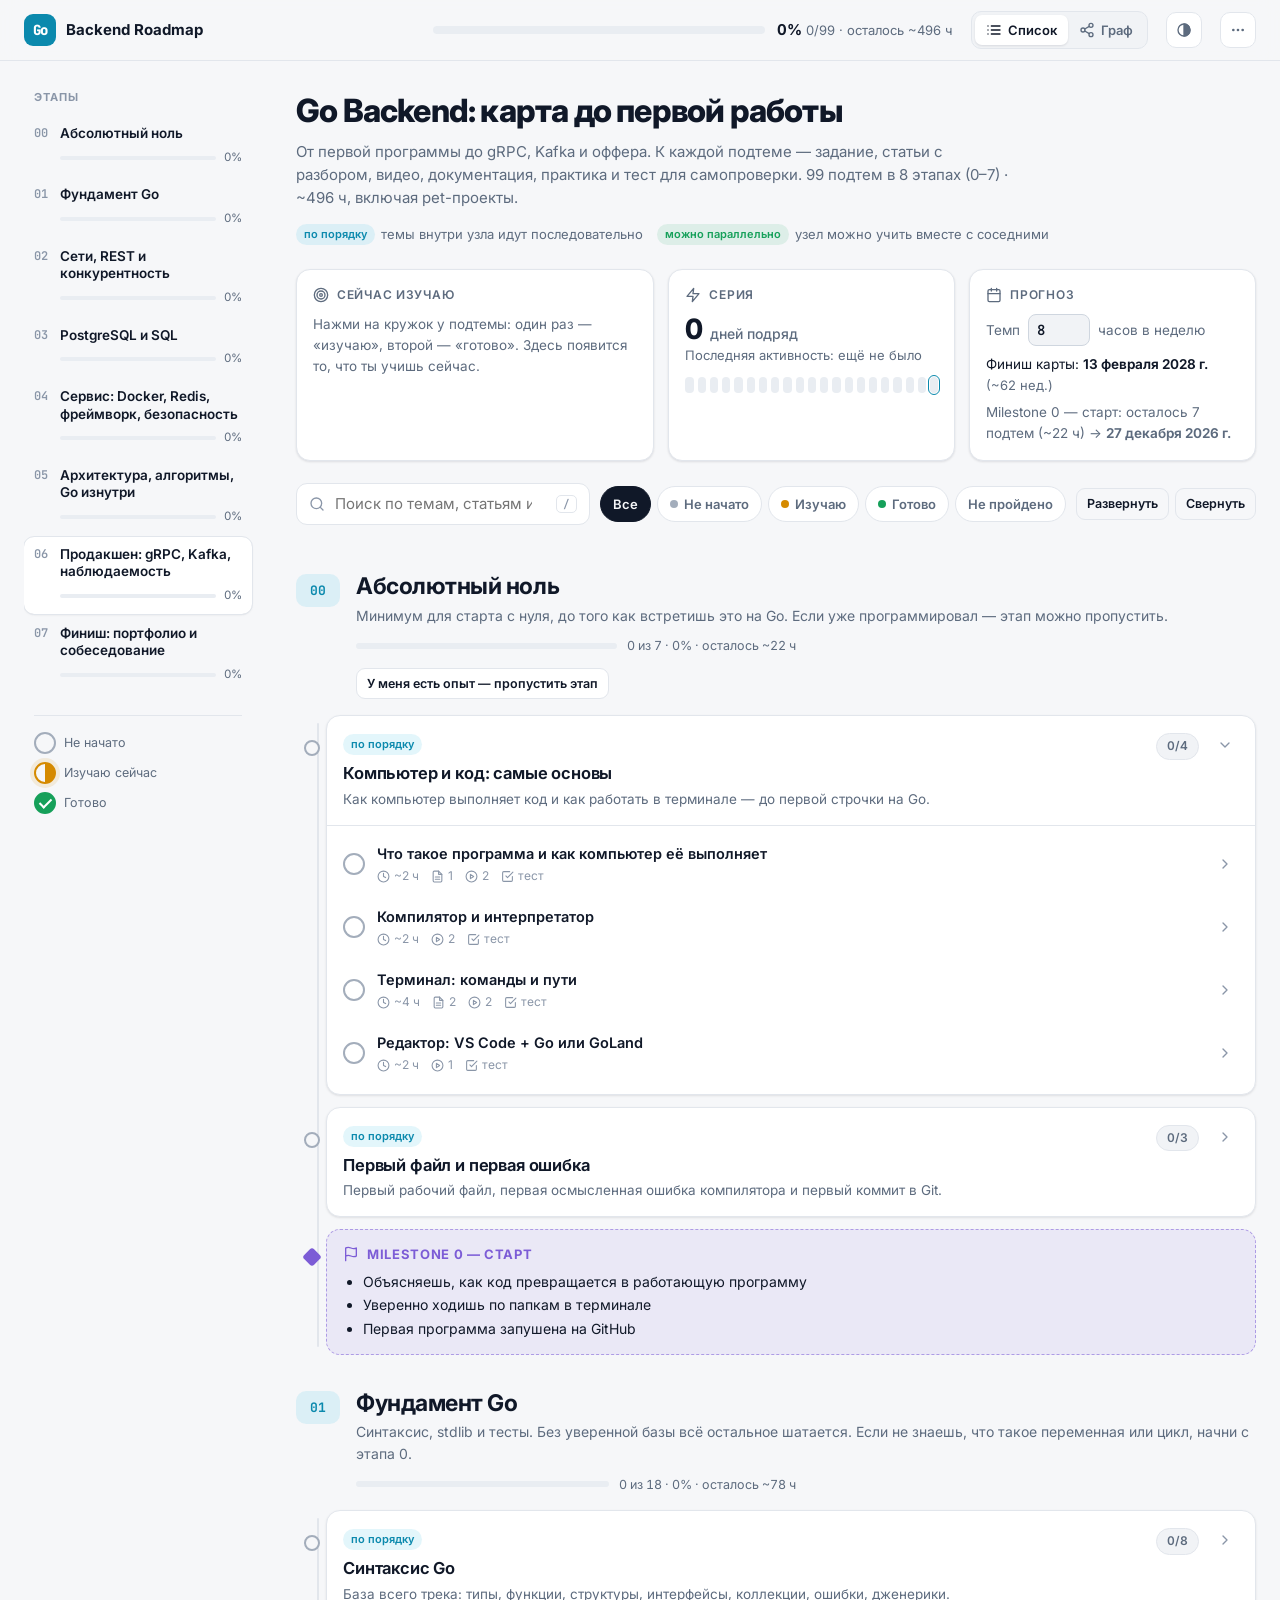
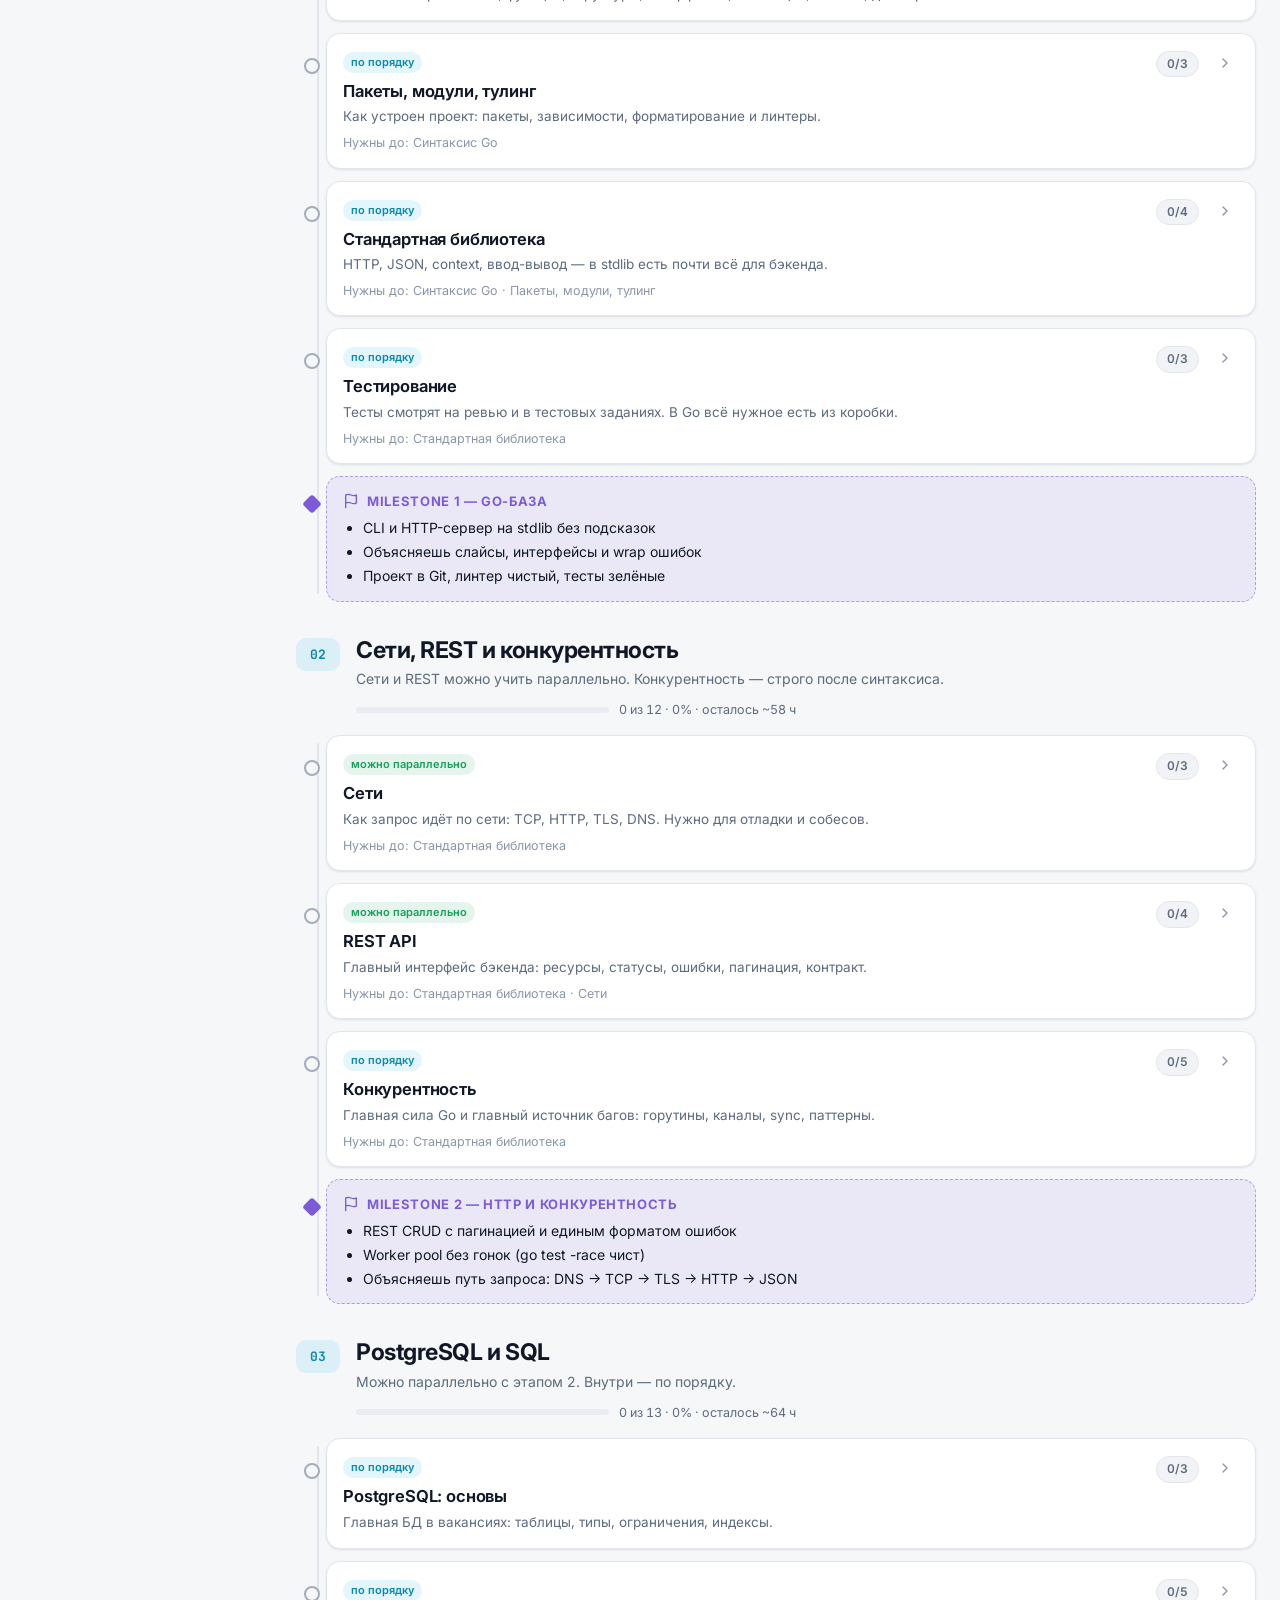
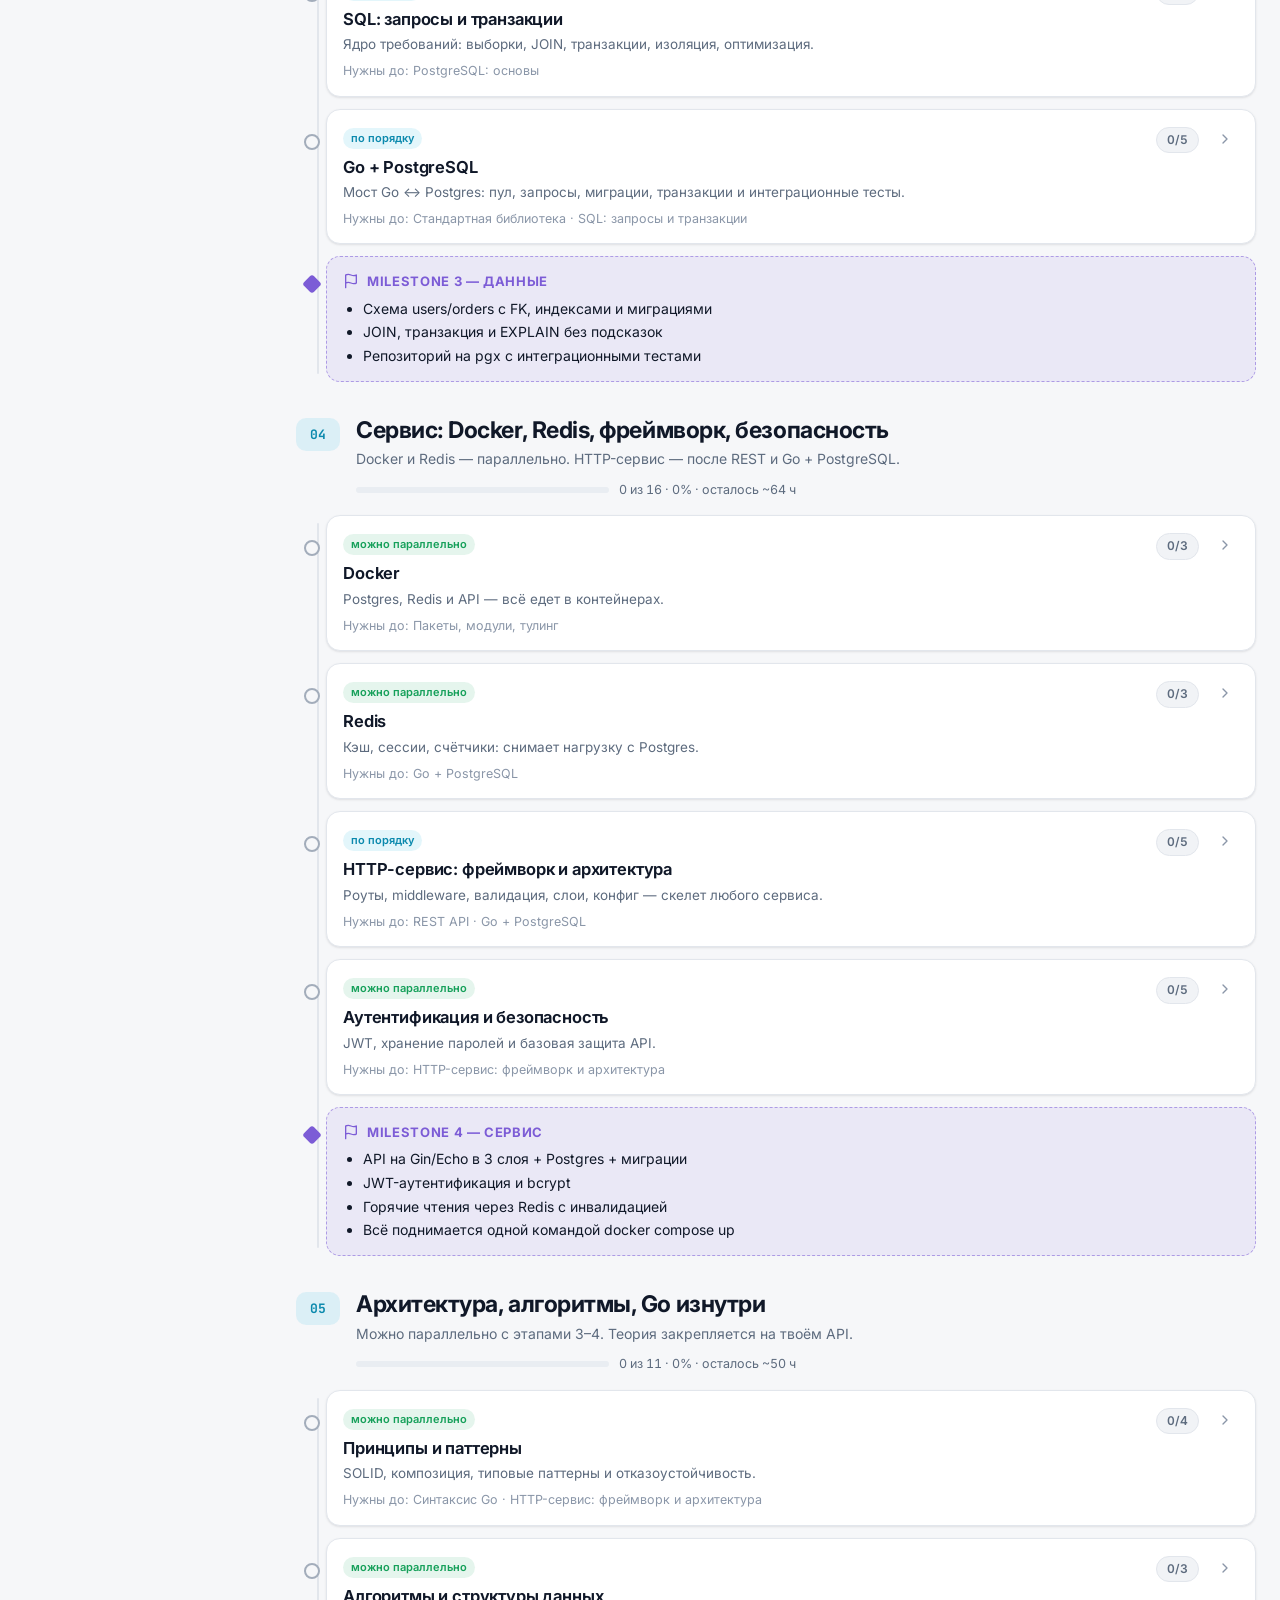
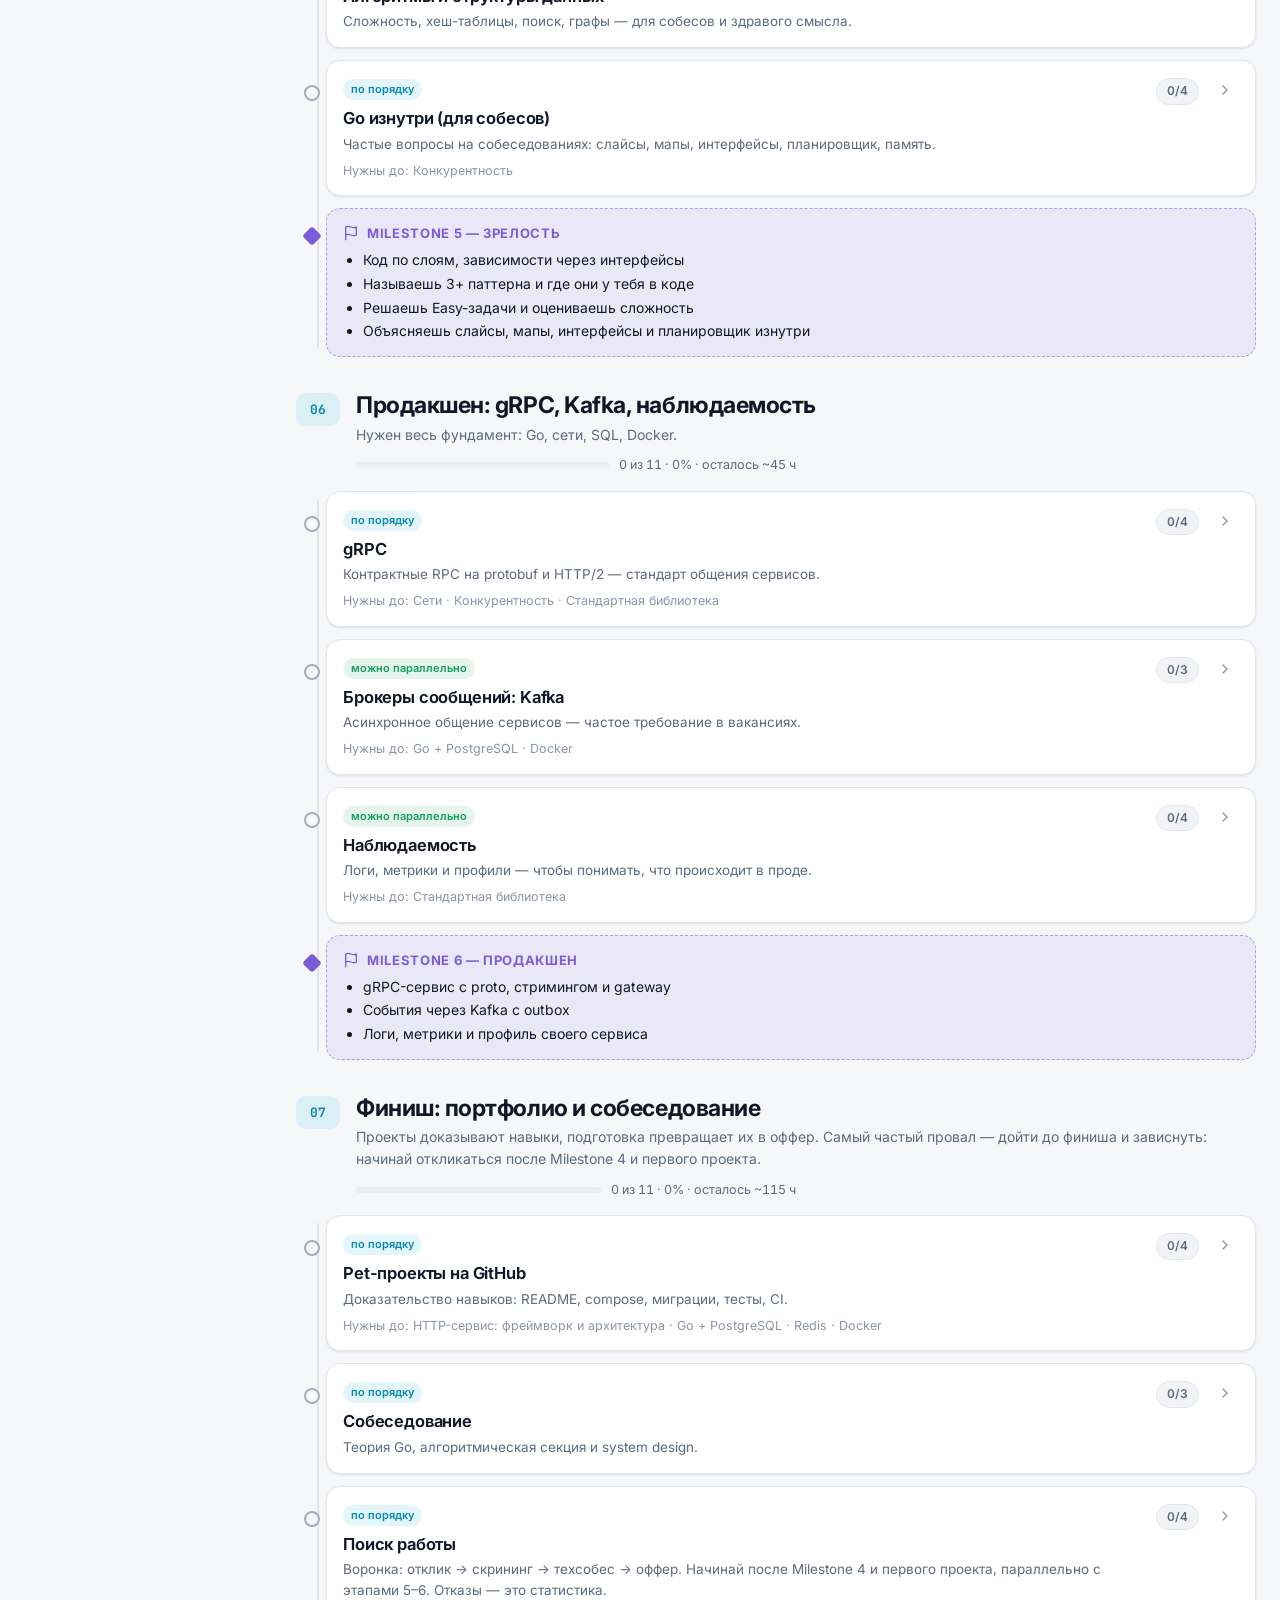
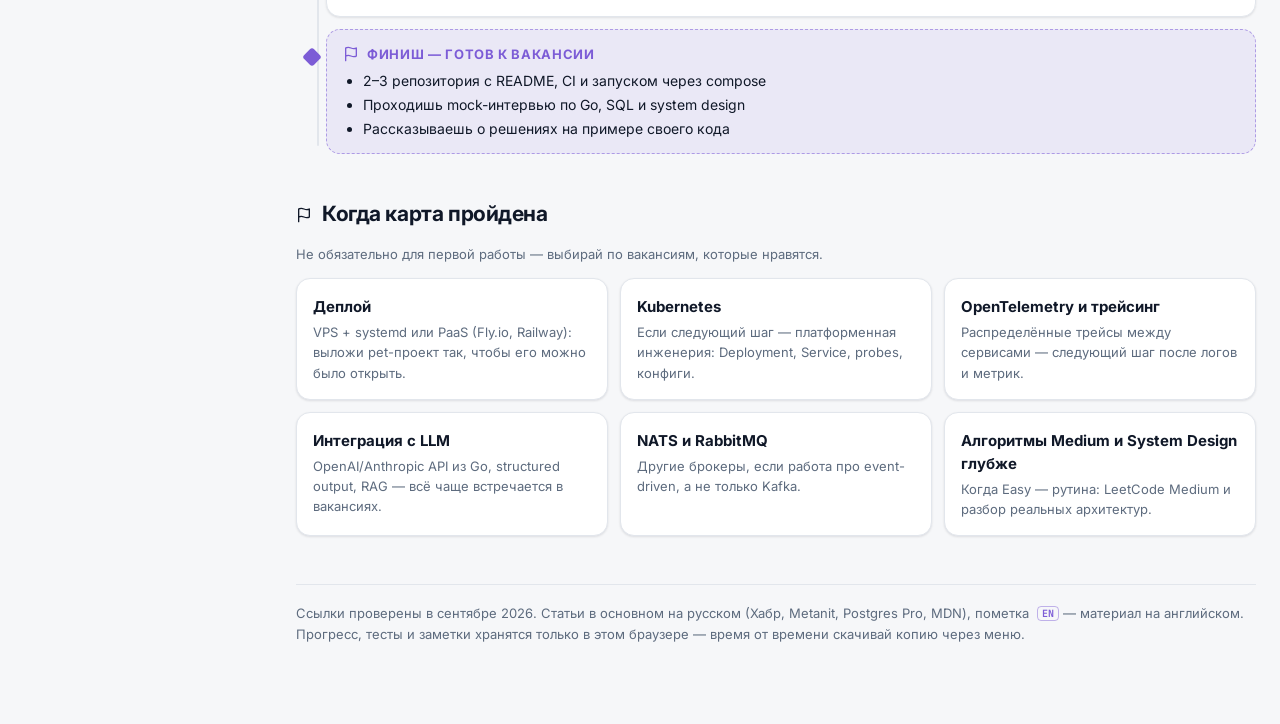
==== commit 3594ddb9: "Перенос правок из main в новую карту - Этап 0 «Абсолютный ноль»: основы, компиляция, терминал, редак" ====
--- a/index.html
+++ b/index.html
@@ -54,12 +54,14 @@
   <main class="main">
     <section class="hero">
       <h1>Go Backend: карта до первой работы</h1>
-      <p>От синтаксиса до gRPC и Kafka. К каждой подтеме — задание, статьи с разбором, видео, документация, практика и тест для самопроверки. <span id="heroStats"></span>.</p>
+      <p>От первой программы до gRPC, Kafka и оффера. К каждой подтеме — задание, статьи с разбором, видео, документация, практика и тест для самопроверки. <span id="heroStats"></span>.</p>
       <div class="legend">
         <span><span class="tag seq" style="margin:0">по порядку</span> темы внутри узла идут последовательно</span>
         <span><span class="tag par" style="margin:0">можно параллельно</span> узел можно учить вместе с соседними</span>
       </div>
     </section>
+
+    <div class="apply" id="applyHint" hidden><span><b>Пора откликаться.</b> Этап «Сервис» и первый проект готовы — не жди финиша карты, начинай поиск работы параллельно.</span><button class="btn sm" data-goto="job.where">К поиску работы</button></div>
 
     <section class="dash">
       <div class="card">
@@ -87,6 +89,7 @@
         <button class="chip" data-f="todo"><span class="dot" style="background:var(--todo)"></span>Не начато</button>
         <button class="chip" data-f="learning"><span class="dot" style="background:var(--learn)"></span>Изучаю</button>
         <button class="chip" data-f="done"><span class="dot" style="background:var(--done)"></span>Готово</button>
+        <button class="chip" data-f="open" title="Скрыть пройденное">Не пройдено</button>
       </div>
       <div class="tb-act">
         <button class="btn ghost sm" id="tExpand">Развернуть</button>
--- a/style.css
+++ b/style.css
@@ -301,3 +301,20 @@
   #gside{width:100vw;max-width:100vw;border-left:0}
 }
 @media (prefers-reduced-motion:reduce){*{transition:none!important;animation:none!important}}
+
+/* объединение: суть, «нужны до», пропуск этапа 0, «что дальше», пора откликаться */
+.kc{border:1px solid var(--border);background:var(--surface);border-radius:9px;padding:9px 12px;margin-bottom:10px;font-size:13.5px}
+.kc b{display:block;font-size:11px;letter-spacing:.07em;text-transform:uppercase;color:var(--accent);margin-bottom:4px}
+.kc-row{display:flex;flex-wrap:wrap;align-items:center;gap:4px 6px;line-height:1.45}
+.kc-row+.kc-row{margin-top:6px;padding-top:6px;border-top:1px dashed var(--border)}
+.kc-row i{font-style:normal;color:var(--faint)}
+.req{font-size:12.5px;color:var(--faint);margin-top:6px}
+.skip-btn{margin-top:12px}
+.stage.skipped .stage-h h2,.stage.skipped .stage-h p{opacity:.6}
+.stage.skipped:not(.force) .nodes{display:none}
+.next{margin-top:44px}
+.next h2{display:flex;align-items:center;gap:10px;margin:0 0 4px;font-size:21px;letter-spacing:-.02em}
+.next-grid{display:grid;grid-template-columns:repeat(auto-fill,minmax(250px,1fr));gap:12px;margin-top:14px}
+.next-grid .card b{display:block;margin-bottom:4px}
+.apply{display:flex;align-items:center;gap:12px;flex-wrap:wrap;margin:18px 0 0;padding:12px 16px;border-radius:var(--r);border:1px solid var(--done);background:var(--done-soft);font-size:14.5px}
+.apply b{color:var(--done)}
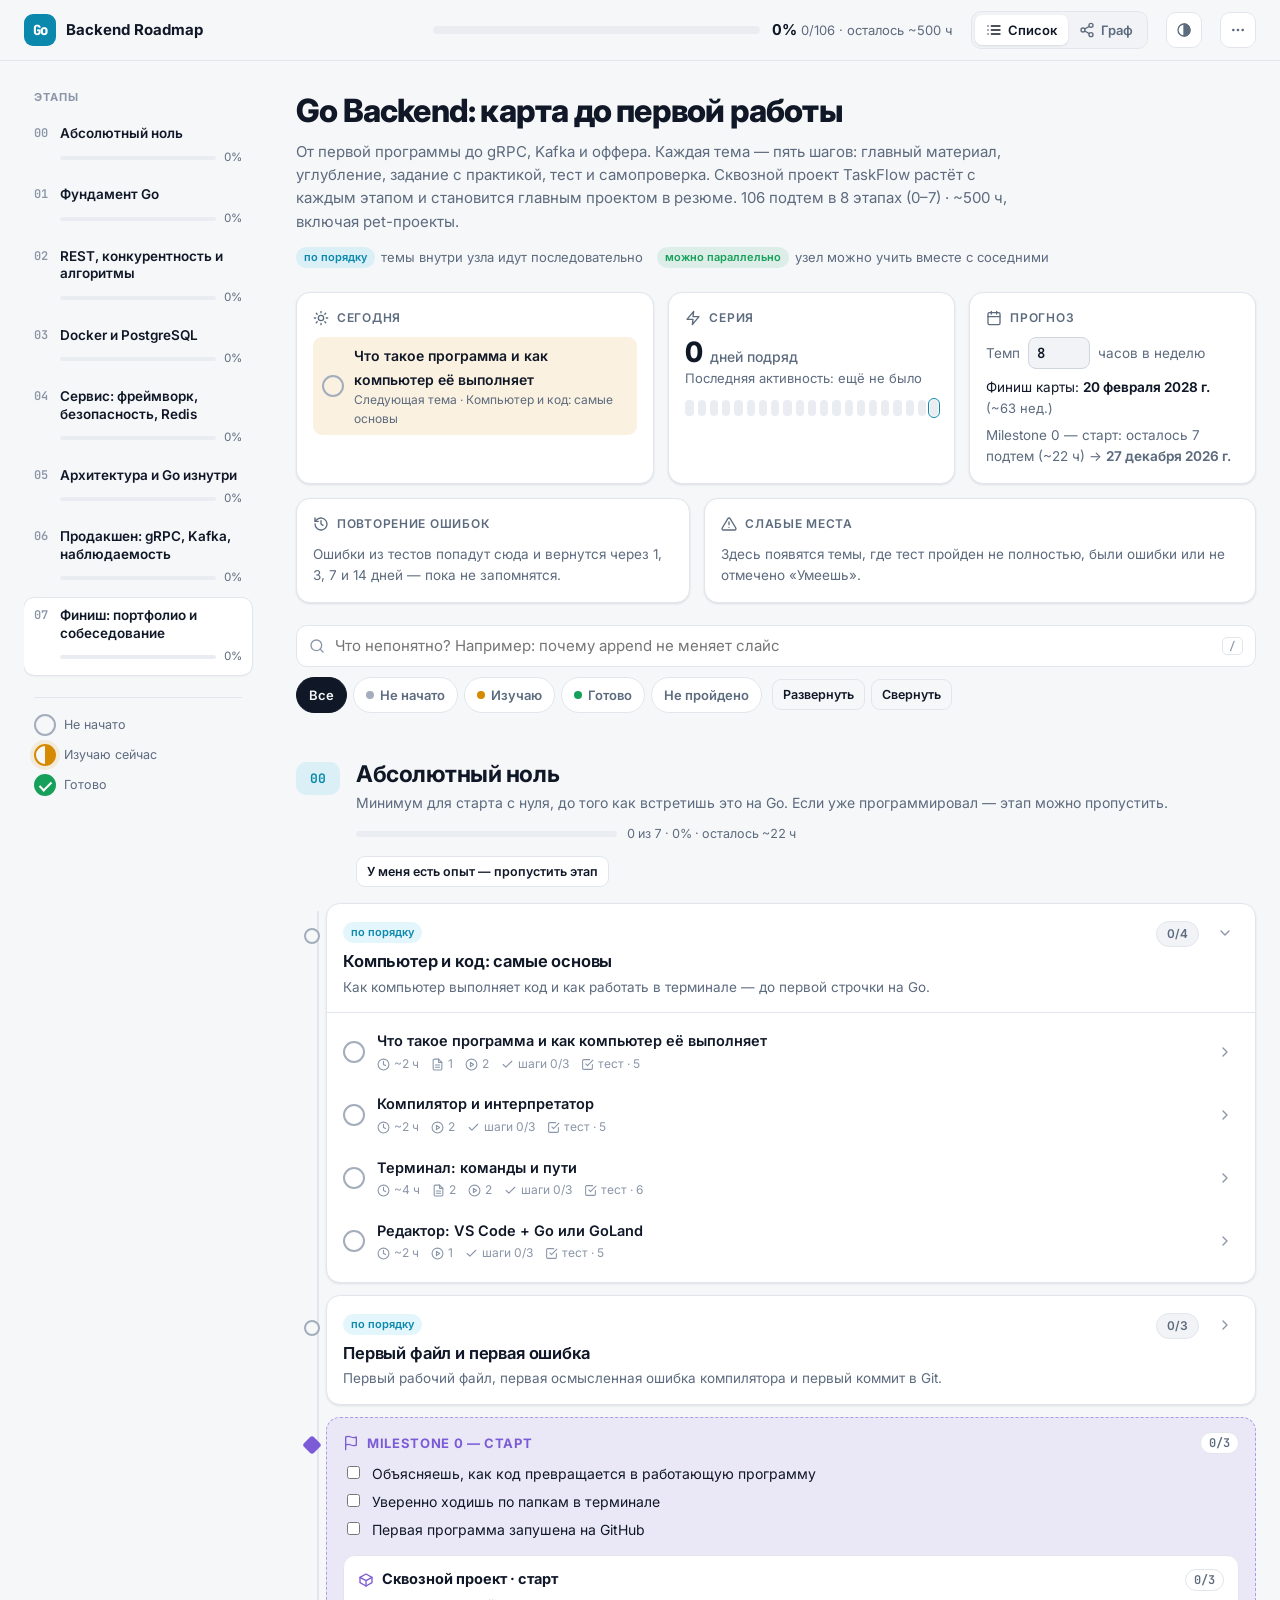
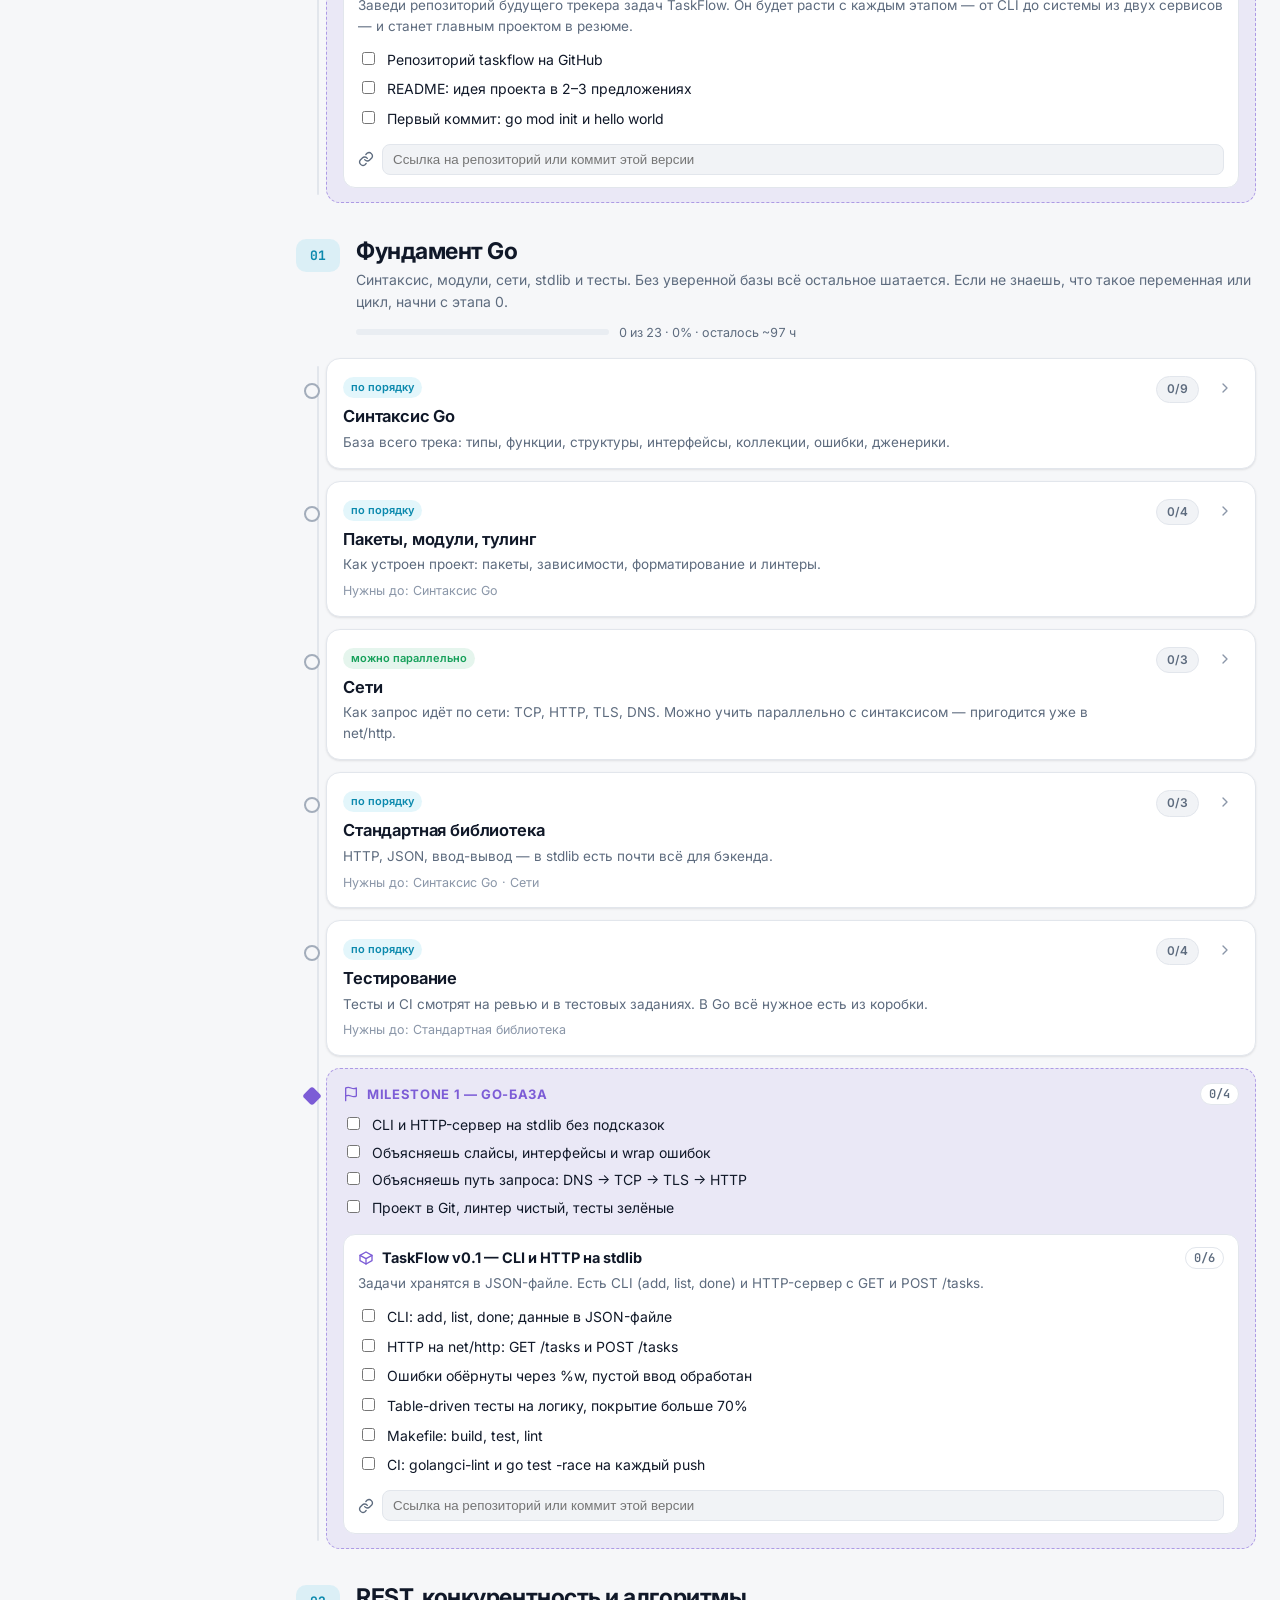
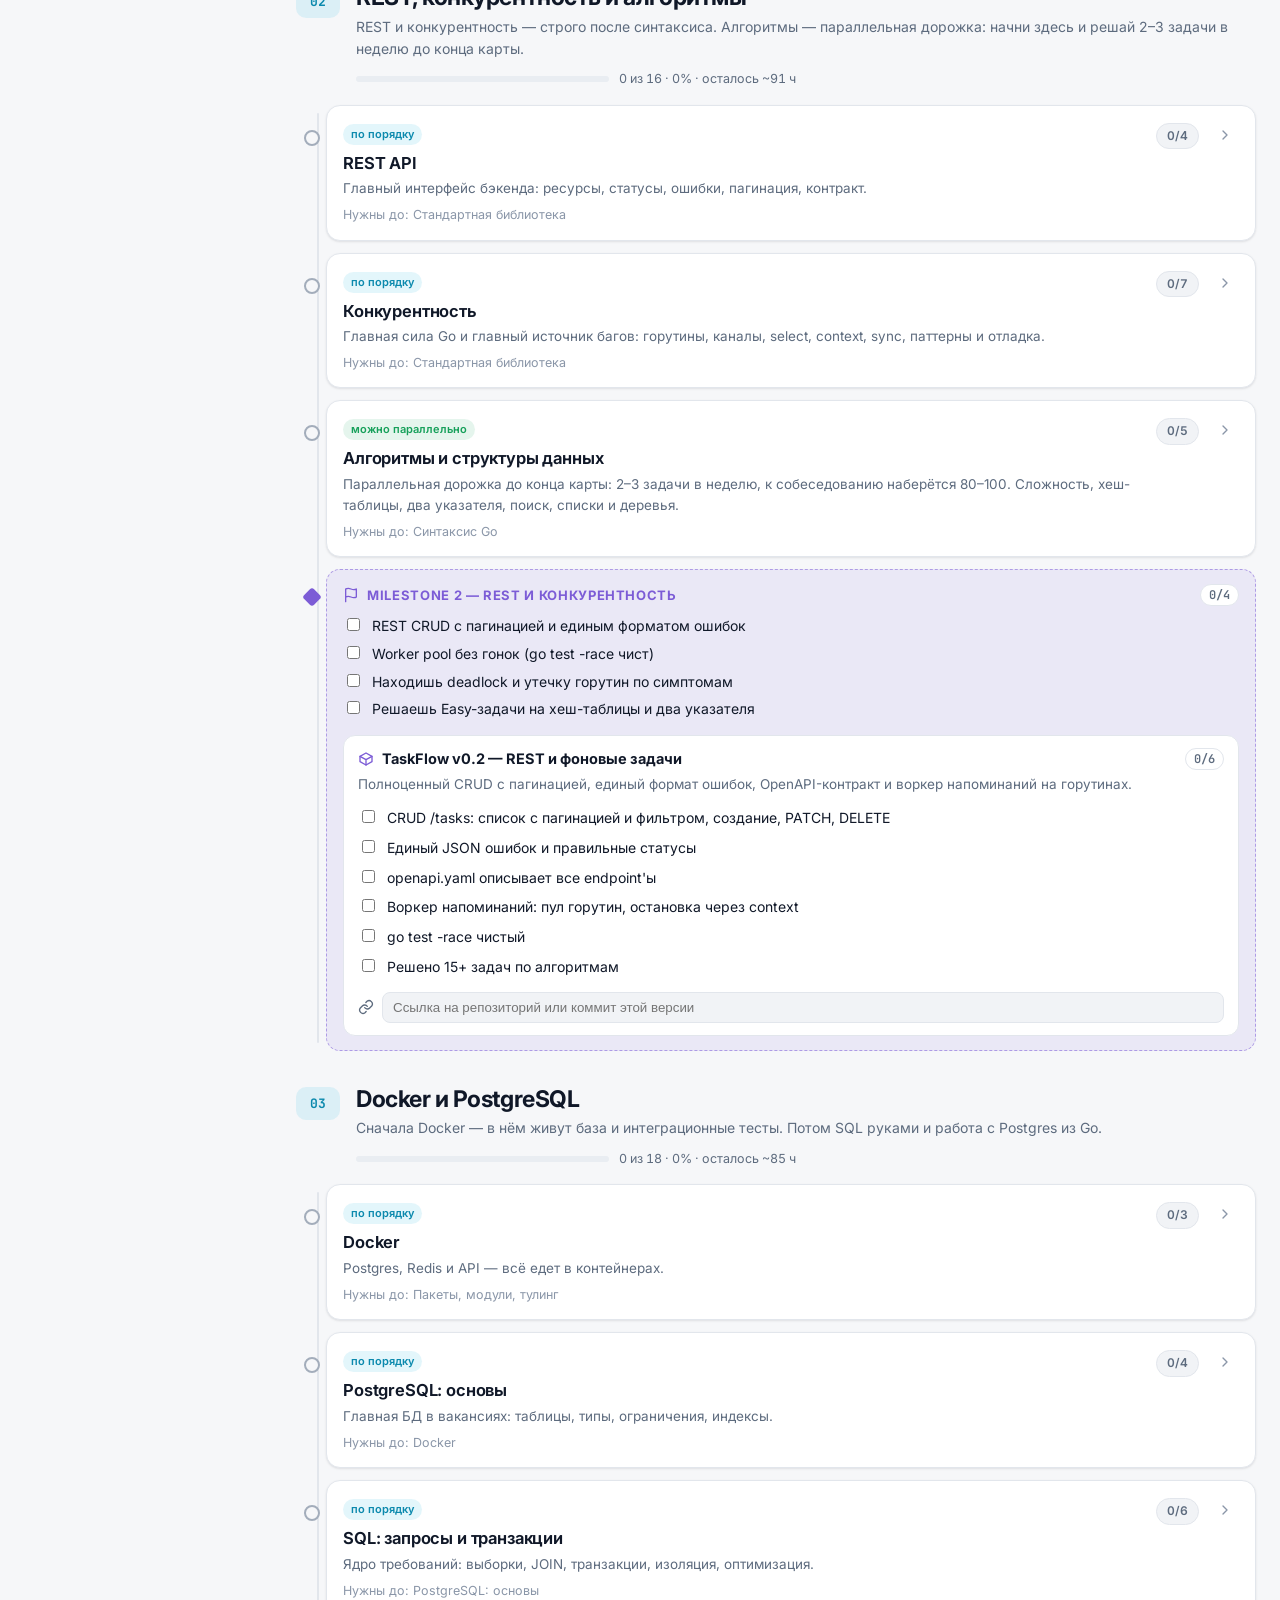
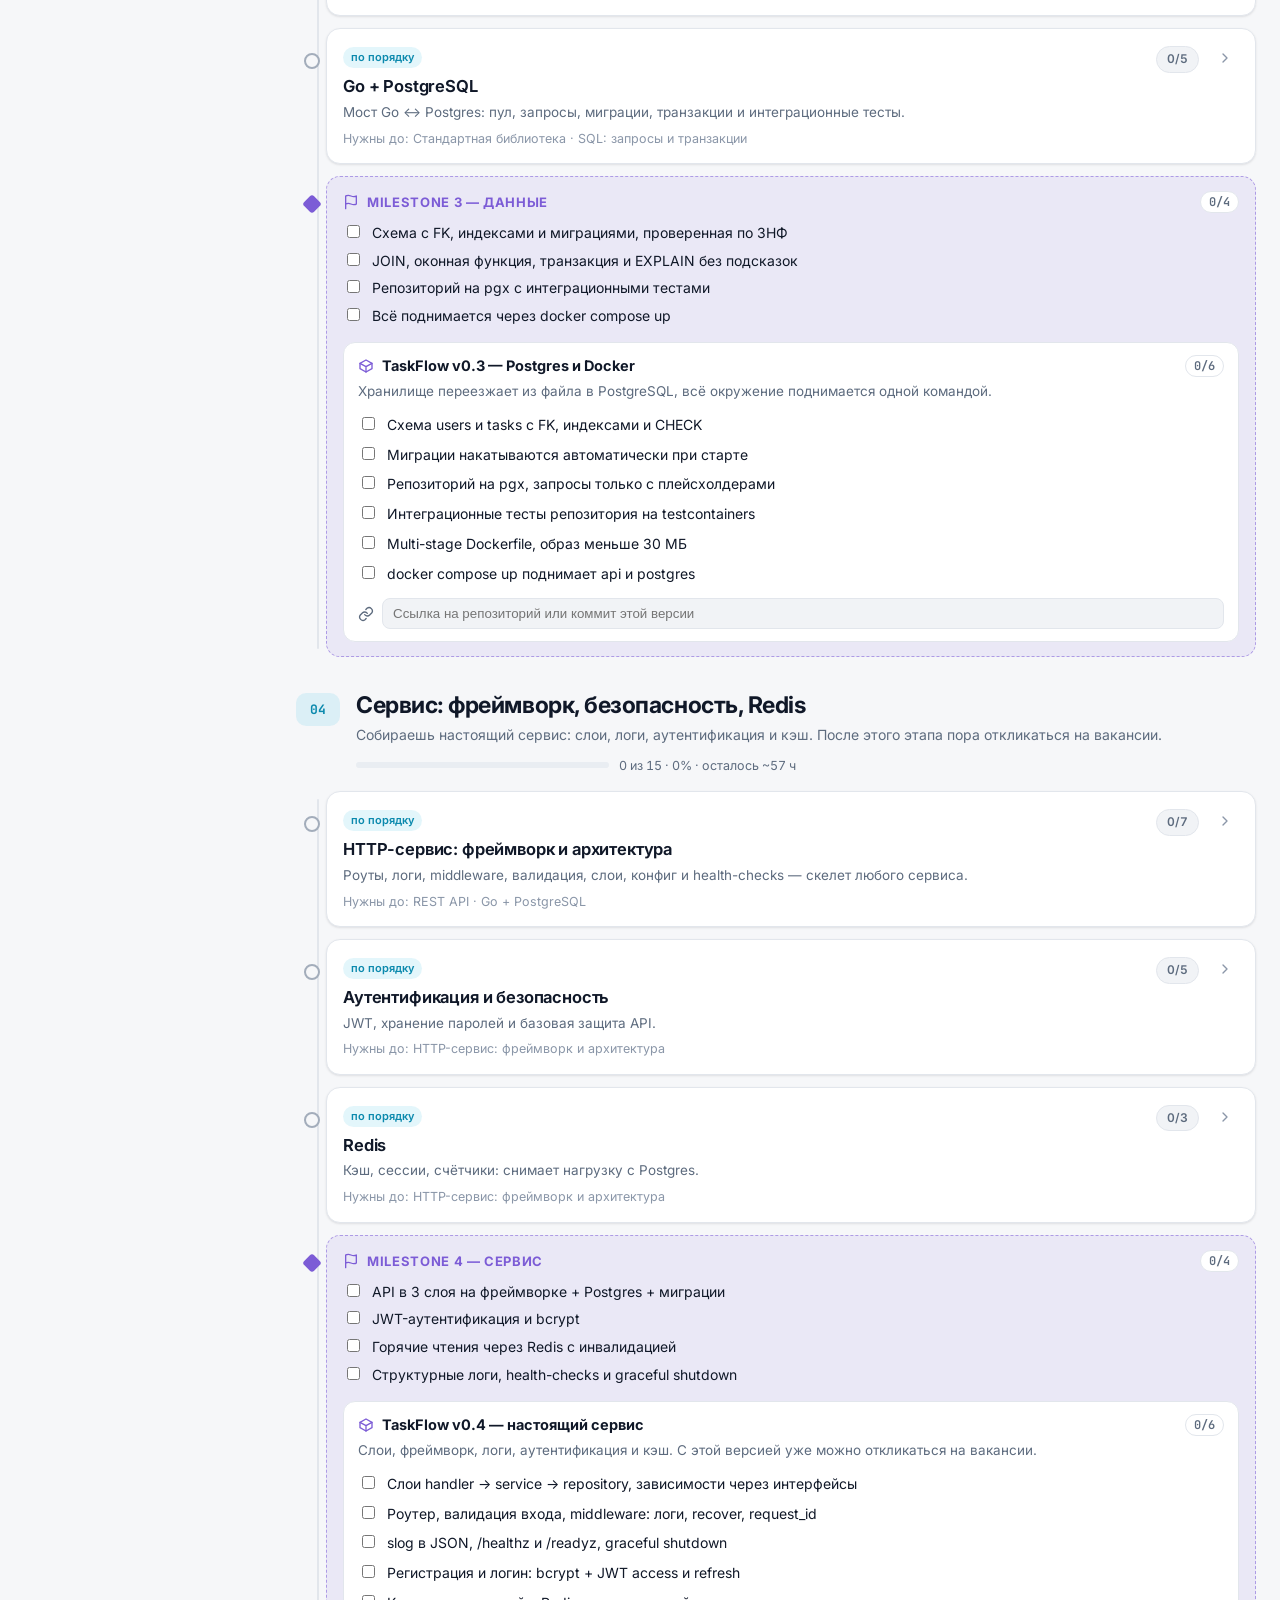
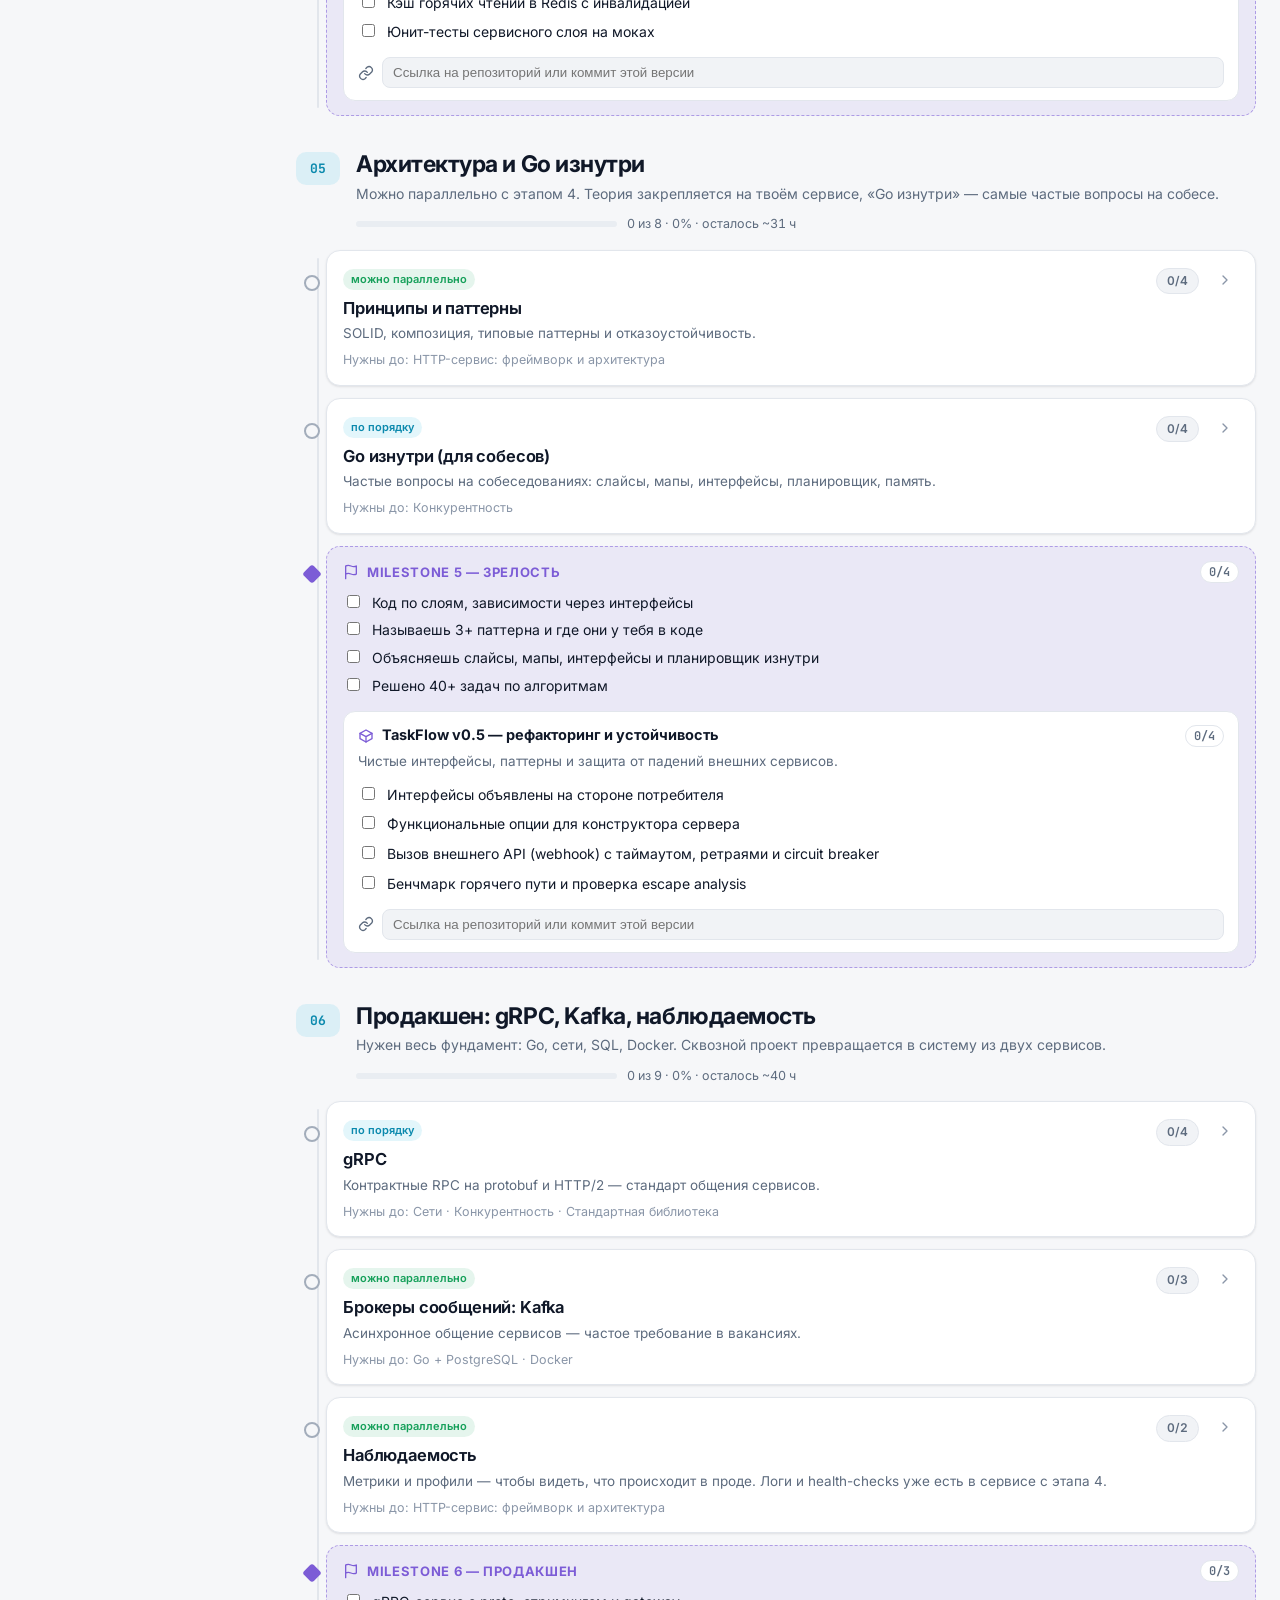
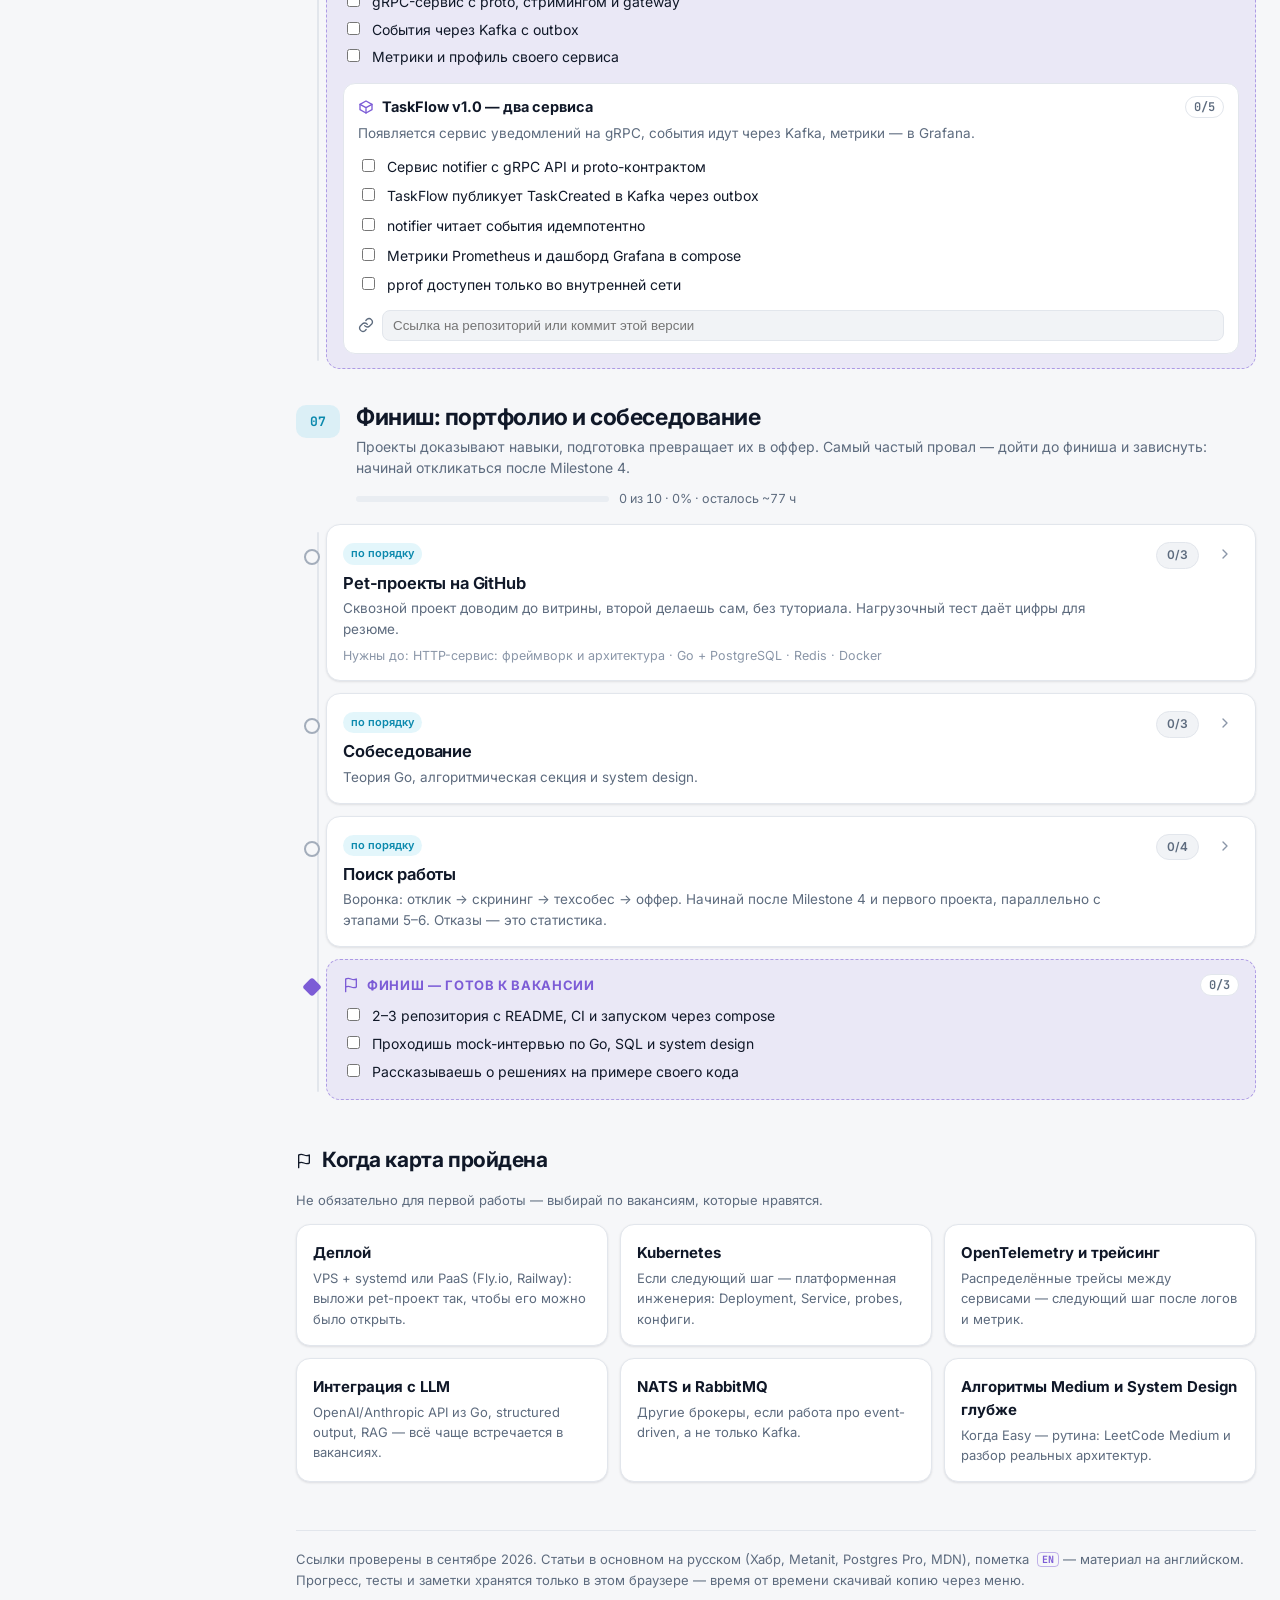
==== commit 3a326104: "Шаги в темах, сквозной проект, умный поиск и повторение ошибок Порядок тем: Docker перед PostgreSQL," ====
--- a/index.html
+++ b/index.html
@@ -4,7 +4,7 @@
 <meta charset="UTF-8">
 <meta name="viewport" content="width=device-width,initial-scale=1">
 <title>Go Backend Roadmap</title>
-<meta name="description" content="Карта Go-бэкенд разработчика до первой работы: 7 этапов, статьи, видео, документация, практика и тесты к каждой теме.">
+<meta name="description" content="Карта Go-бэкенд разработчика до первой работы: 8 этапов, сквозной проект, статьи, видео, практика и тесты к каждой теме.">
 <meta name="theme-color" content="#0b89ad">
 <link rel="preconnect" href="https://fonts.googleapis.com">
 <link rel="preconnect" href="https://fonts.gstatic.com" crossorigin>
@@ -54,18 +54,18 @@
   <main class="main">
     <section class="hero">
       <h1>Go Backend: карта до первой работы</h1>
-      <p>От первой программы до gRPC, Kafka и оффера. К каждой подтеме — задание, статьи с разбором, видео, документация, практика и тест для самопроверки. <span id="heroStats"></span>.</p>
+      <p>От первой программы до gRPC, Kafka и оффера. Каждая тема — пять шагов: главный материал, углубление, задание с практикой, тест и самопроверка. Сквозной проект TaskFlow растёт с каждым этапом и становится главным проектом в резюме. <span id="heroStats"></span>.</p>
       <div class="legend">
         <span><span class="tag seq" style="margin:0">по порядку</span> темы внутри узла идут последовательно</span>
         <span><span class="tag par" style="margin:0">можно параллельно</span> узел можно учить вместе с соседними</span>
       </div>
     </section>
 
-    <div class="apply" id="applyHint" hidden><span><b>Пора откликаться.</b> Этап «Сервис» и первый проект готовы — не жди финиша карты, начинай поиск работы параллельно.</span><button class="btn sm" data-goto="job.where">К поиску работы</button></div>
+    <div class="apply" id="applyHint" hidden><span><b>Пора откликаться.</b> Этап «Сервис» пройден и TaskFlow уже настоящий сервис — не жди финиша карты, начинай поиск работы параллельно.</span><button class="btn sm" data-goto="job.where">К поиску работы</button></div>
 
     <section class="dash">
       <div class="card">
-        <div class="card-h"><svg class="i" viewBox="0 0 24 24"><circle cx="12" cy="12" r="10"/><circle cx="12" cy="12" r="6"/><circle cx="12" cy="12" r="2"/></svg>Сейчас изучаю</div>
+        <div class="card-h"><svg class="i" viewBox="0 0 24 24"><circle cx="12" cy="12" r="4"/><path d="M12 2v2M12 20v2M4.9 4.9l1.4 1.4M17.7 17.7l1.4 1.4M2 12h2M20 12h2M4.9 19.1l1.4-1.4M17.7 6.3l1.4-1.4"/></svg>Сегодня</div>
         <div class="now-list" id="nowList"></div>
       </div>
       <div class="card">
@@ -82,8 +82,20 @@
       </div>
     </section>
 
+    <section class="dash dash2">
+      <div class="card">
+        <div class="card-h"><svg class="i" viewBox="0 0 24 24"><path d="M3 12a9 9 0 1 0 3-6.7L3 8"/><path d="M3 3v5h5M12 7v5l3 2"/></svg>Повторение ошибок</div>
+        <div id="revBody"></div>
+      </div>
+      <div class="card">
+        <div class="card-h"><svg class="i" viewBox="0 0 24 24"><path d="M12 9v4M12 17h.01"/><path d="M10.3 3.9 1.8 18a2 2 0 0 0 1.7 3h17a2 2 0 0 0 1.7-3L13.7 3.9a2 2 0 0 0-3.4 0z"/></svg>Слабые места</div>
+        <div id="weakBody" class="weak-list"></div>
+      </div>
+    </section>
+
     <div class="toolbar">
-      <label class="search"><svg class="i" viewBox="0 0 24 24"><circle cx="11" cy="11" r="8"/><path d="m21 21-4.3-4.3"/></svg><input id="q" type="search" placeholder="Поиск по темам, статьям и видео" autocomplete="off"><kbd>/</kbd></label>
+      <label class="search"><svg class="i" viewBox="0 0 24 24"><circle cx="11" cy="11" r="8"/><path d="m21 21-4.3-4.3"/></svg><input id="q" type="search" placeholder="Что непонятно? Например: почему append не меняет слайс" autocomplete="off" aria-label="Умный поиск по карте, статьям и видео"><kbd>/</kbd></label>
+      <div id="sres" class="sres" hidden></div>
       <div class="chips" id="chips">
         <button class="chip on" data-f="all">Все</button>
         <button class="chip" data-f="todo"><span class="dot" style="background:var(--todo)"></span>Не начато</button>
@@ -118,8 +130,15 @@
   </main>
 </div>
 <input type="file" id="fi" accept=".json,application/json" hidden>
+<div id="review" class="modal" hidden>
+  <div class="modal-box" role="dialog" aria-modal="true" aria-label="Повторение ошибок">
+    <div class="modal-h"><b>Повторение ошибок</b><button class="icon-btn" data-rv="close" aria-label="Закрыть"><svg class="i" viewBox="0 0 24 24"><path d="M18 6 6 18M6 6l12 12"/></svg></button></div>
+    <div id="rvBody"></div>
+  </div>
+</div>
 <script src="data.js"></script>
 <script src="app.js"></script>
 <script src="graph.js"></script>
+<script src="search.js"></script>
 </body>
 </html>
--- a/style.css
+++ b/style.css
@@ -34,7 +34,7 @@
 a{color:var(--accent);text-decoration:none}
 a:hover{color:var(--accent-strong)}
 button{font:inherit;color:inherit}
-code{font-family:var(--mono);font-size:.88em;background:var(--surface-3);border-radius:5px;padding:1px 5px;word-break:break-word}
+code{font-family:var(--mono);font-variant-ligatures:none;font-size:.88em;background:var(--surface-3);border-radius:5px;padding:1px 5px;word-break:break-word}
 svg.i{width:16px;height:16px;flex-shrink:0;stroke:currentColor;fill:none;stroke-width:2;stroke-linecap:round;stroke-linejoin:round;vertical-align:-3px}
 [hidden]{display:none!important}
 
@@ -318,3 +318,114 @@
 .next-grid .card b{display:block;margin-bottom:4px}
 .apply{display:flex;align-items:center;gap:12px;flex-wrap:wrap;margin:18px 0 0;padding:12px 16px;border-radius:var(--r);border:1px solid var(--done);background:var(--done-soft);font-size:14.5px}
 .apply b{color:var(--done)}
+
+/* умный поиск */
+.toolbar{position:sticky}
+.sres{position:absolute;left:0;right:0;top:calc(100% - 4px);z-index:25;background:var(--surface);border:1px solid var(--border);border-radius:14px;box-shadow:var(--shadow-lg);max-height:min(70vh,640px);overflow:auto;padding:6px}
+.sr-head{display:flex;align-items:center;gap:8px;padding:8px 10px 6px;font-size:12px;font-weight:700;letter-spacing:.06em;text-transform:uppercase;color:var(--muted)}
+.sr-keys{margin-left:auto;font-weight:500;text-transform:none;letter-spacing:0;color:var(--faint)}
+.sr-keys kbd,.sres kbd{font:500 11px var(--mono);border:1px solid var(--border);border-radius:5px;padding:0 5px}
+.sr{display:grid;gap:3px;width:100%;text-align:left;border:0;background:none;border-radius:10px;padding:10px 12px;cursor:pointer;color:var(--text)}
+.sr:hover,.sr.on{background:var(--surface-2)}
+.sr.on{outline:1px solid var(--border-strong)}
+.sr-type{display:inline-flex;align-items:center;gap:5px;font-size:11px;font-weight:700;color:var(--muted)}
+.sr-type svg.i{width:13px;height:13px}
+.t-sub{color:var(--accent)}.t-q{color:var(--violet)}.t-sec{color:var(--done)}.t-ch{color:var(--danger)}
+.sr-t{font-weight:650;font-size:14.5px;line-height:1.35}
+.sr-s{font-size:13px;color:var(--muted);line-height:1.45}
+.sr-m{font-size:12px;color:var(--faint)}
+.sr-m b{color:var(--text);font-weight:600}
+.sr-m svg.i{width:12px;height:12px}
+.sres mark{background:color-mix(in srgb,var(--learn) 30%,transparent);color:inherit;border-radius:3px;padding:0 1px}
+.sr-empty{padding:18px 14px;color:var(--muted);font-size:14px}
+
+/* повторение и слабые места */
+.dash2{grid-template-columns:1fr 1.4fr;margin-top:14px}
+.dash2 .btn.primary{margin-top:10px}
+.weak-list{display:grid;gap:6px}
+.weak-item{display:grid;gap:3px;text-align:left;border:1px solid var(--border);background:var(--surface-2);border-radius:9px;padding:8px 10px;cursor:pointer;width:100%}
+.weak-item:hover{border-color:var(--danger)}
+.weak-item b{font-size:13.5px;font-weight:600}
+.weak-item span{display:flex;flex-wrap:wrap;gap:4px}
+.weak-item i{font-style:normal;font-size:11.5px;color:var(--danger);background:var(--danger-soft);border-radius:5px;padding:1px 6px}
+.modal{position:fixed;inset:0;z-index:50;background:rgba(10,14,20,.55);display:grid;place-items:center;padding:16px}
+.modal-box{width:min(640px,100%);max-height:90vh;overflow:auto;background:var(--surface);border:1px solid var(--border);border-radius:16px;box-shadow:var(--shadow-lg);padding:18px 20px}
+.modal-h{display:flex;align-items:center;justify-content:space-between;margin-bottom:10px;font-size:16px}
+body.modal-open{overflow:hidden}
+.rv-top{display:flex;justify-content:space-between;gap:10px;font-size:12.5px;font-weight:600;color:var(--muted);margin-bottom:6px}
+.rv-sum{text-align:center;padding:14px 0}
+.rv-sum .btn{margin-top:8px}
+.opt:has(input:disabled){cursor:default}
+@media (max-width:1060px){.dash2{grid-template-columns:1fr}}
+@media (max-width:640px){.sr-keys{display:none}.sres{max-height:65vh}}
+.search{flex:1 1 100%}
+
+/* шаги подтемы */
+.steps{list-style:none;margin:0 0 12px;padding:0;display:grid;gap:10px;counter-reset:none}
+.step{border:1px solid var(--border);background:var(--surface);border-radius:12px;padding:12px 14px}
+.step.done{border-color:color-mix(in srgb,var(--done) 45%,var(--border))}
+.step-h{display:flex;align-items:center;gap:10px;flex-wrap:wrap;margin-bottom:10px}
+.step-h b{font-size:14.5px;font-weight:650}
+.step-hint{font-size:12.5px;color:var(--muted)}
+.step-n{display:grid;place-items:center;width:24px;height:24px;border-radius:50%;background:var(--accent-soft);color:var(--accent);font:700 12.5px/1 var(--mono);flex-shrink:0}
+.step-n svg.i{display:none;width:14px;height:14px;stroke-width:3}
+.step.done .step-n{background:var(--done);color:#fff}
+.step.done .step-n em{display:none}
+.step.done .step-n svg.i{display:block}
+.step-n em{font-style:normal}
+.step-ck{margin-left:auto;display:inline-flex;align-items:center;gap:6px;font-size:13px;font-weight:600;color:var(--muted);cursor:pointer;padding:3px 10px;border:1px solid var(--border);border-radius:99px;background:var(--surface-2)}
+.step-ck input{margin:0;accent-color:var(--done)}
+.step-ck:has(input:checked){color:var(--done);border-color:var(--done);background:var(--done-soft)}
+.step-b>:last-child{margin-bottom:0}
+.step .res{margin-bottom:0}
+.step .ck,.mile .ck{border:0;background:none;padding:0;margin:0}
+.step .quiz{border:0;background:none;padding:0;margin:0}
+.step .task{margin-bottom:10px}
+.prac{margin-bottom:10px}
+.start .vid{grid-template-columns:minmax(160px,240px) 1fr;padding:8px;border-color:color-mix(in srgb,var(--accent) 35%,var(--border));background:var(--accent-soft)}
+.start .vt{font-size:15px;font-weight:650}
+.start-a{display:flex;align-items:center;gap:10px;flex-wrap:wrap;padding:12px 14px;border-radius:10px;border:1px solid color-mix(in srgb,var(--accent) 35%,var(--border));background:var(--accent-soft);color:var(--text)}
+.start-a:hover{color:var(--text);border-color:var(--accent)}
+.start-a b{font-size:15px;font-weight:650;flex:1 1 240px}
+.start-go{display:inline-flex;align-items:center;gap:5px;font-size:13px;font-weight:600;color:var(--accent)}
+.all-done{display:flex;align-items:center;gap:10px;flex-wrap:wrap;font-size:13.5px;background:var(--done-soft);color:var(--done);border-radius:9px;padding:9px 12px;margin:0 0 12px;font-weight:600}
+.all-done .btn{margin-left:auto}
+
+/* многострочный код в вопросах */
+.qcode{margin:8px 0 2px;padding:10px 12px;background:var(--surface-2);border:1px solid var(--border);border-radius:9px;overflow-x:auto;font-weight:400}
+.qcode code{background:none;padding:0;font-size:12.5px;line-height:1.55;white-space:pre;word-break:normal;display:block}
+.rv-body .qcode,#rvBody .qcode{max-height:46vh}
+
+/* milestone и сквозной проект */
+.mile h3 .mile-cnt,.proj-h .mile-cnt{margin-left:auto;font:600 12px/1 var(--mono);letter-spacing:0;color:var(--muted);background:var(--surface);border:1px solid var(--border);border-radius:99px;padding:4px 8px}
+.mile-cnt.full{color:var(--done)!important;border-color:var(--done)!important}
+.mile-ck label{font-size:14px;padding:3px 0}
+.mile-ck input{accent-color:var(--violet)}
+.mile.m-done{border-style:solid;border-color:var(--done);background:var(--done-soft)}
+.mile.m-done:before{background:var(--done)}
+.proj{margin-top:12px;padding:12px 14px;background:var(--surface);border:1px solid var(--border);border-radius:12px}
+.proj-h{display:flex;align-items:center;gap:8px;font-size:14.5px}
+.proj-h svg.i{color:var(--violet)}
+.proj p{margin:4px 0 8px;font-size:13.5px;color:var(--muted)}
+.proj-link{display:flex;align-items:center;gap:8px;margin-top:10px;color:var(--muted)}
+.proj-link input{flex:1;min-width:0;background:var(--surface-2);color:var(--text);border:1px solid var(--border);border-radius:8px;padding:7px 10px;font:13px/1.3 inherit}
+.proj-link input:focus{outline:0;border-color:var(--accent)}
+.proj-open{display:inline-flex;align-items:center;gap:4px;font-size:13px;font-weight:600;white-space:nowrap}
+
+/* «Сегодня» */
+.now-item.sm{padding:5px 9px;background:var(--surface-2)}
+.now-item.sm b{font-size:13px}
+.today-row{display:flex;align-items:center;gap:9px;width:100%;padding:8px 9px;border-radius:9px;border:1px solid var(--border);background:var(--surface);color:var(--text);font-size:13.5px;text-align:left;cursor:pointer}
+.today-row>span{flex:1;min-width:0}
+.today-row>i{display:flex;color:var(--faint)}
+.today-row.daily{cursor:default}
+.today-row small{white-space:nowrap}
+button.today-row:hover{border-color:var(--border-strong)}
+@media (max-width:640px){
+  .start .vid{grid-template-columns:120px 1fr}
+  .step{padding:11px 11px}
+  .step-ck{margin-left:0}
+}
+.step,.step-b,.quiz,.qs,.q,.q-t,.opts,.opt>span{min-width:0}
+.q-t{overflow-wrap:anywhere}
+@media (max-width:640px){ .vgrid{grid-template-columns:1fr} }
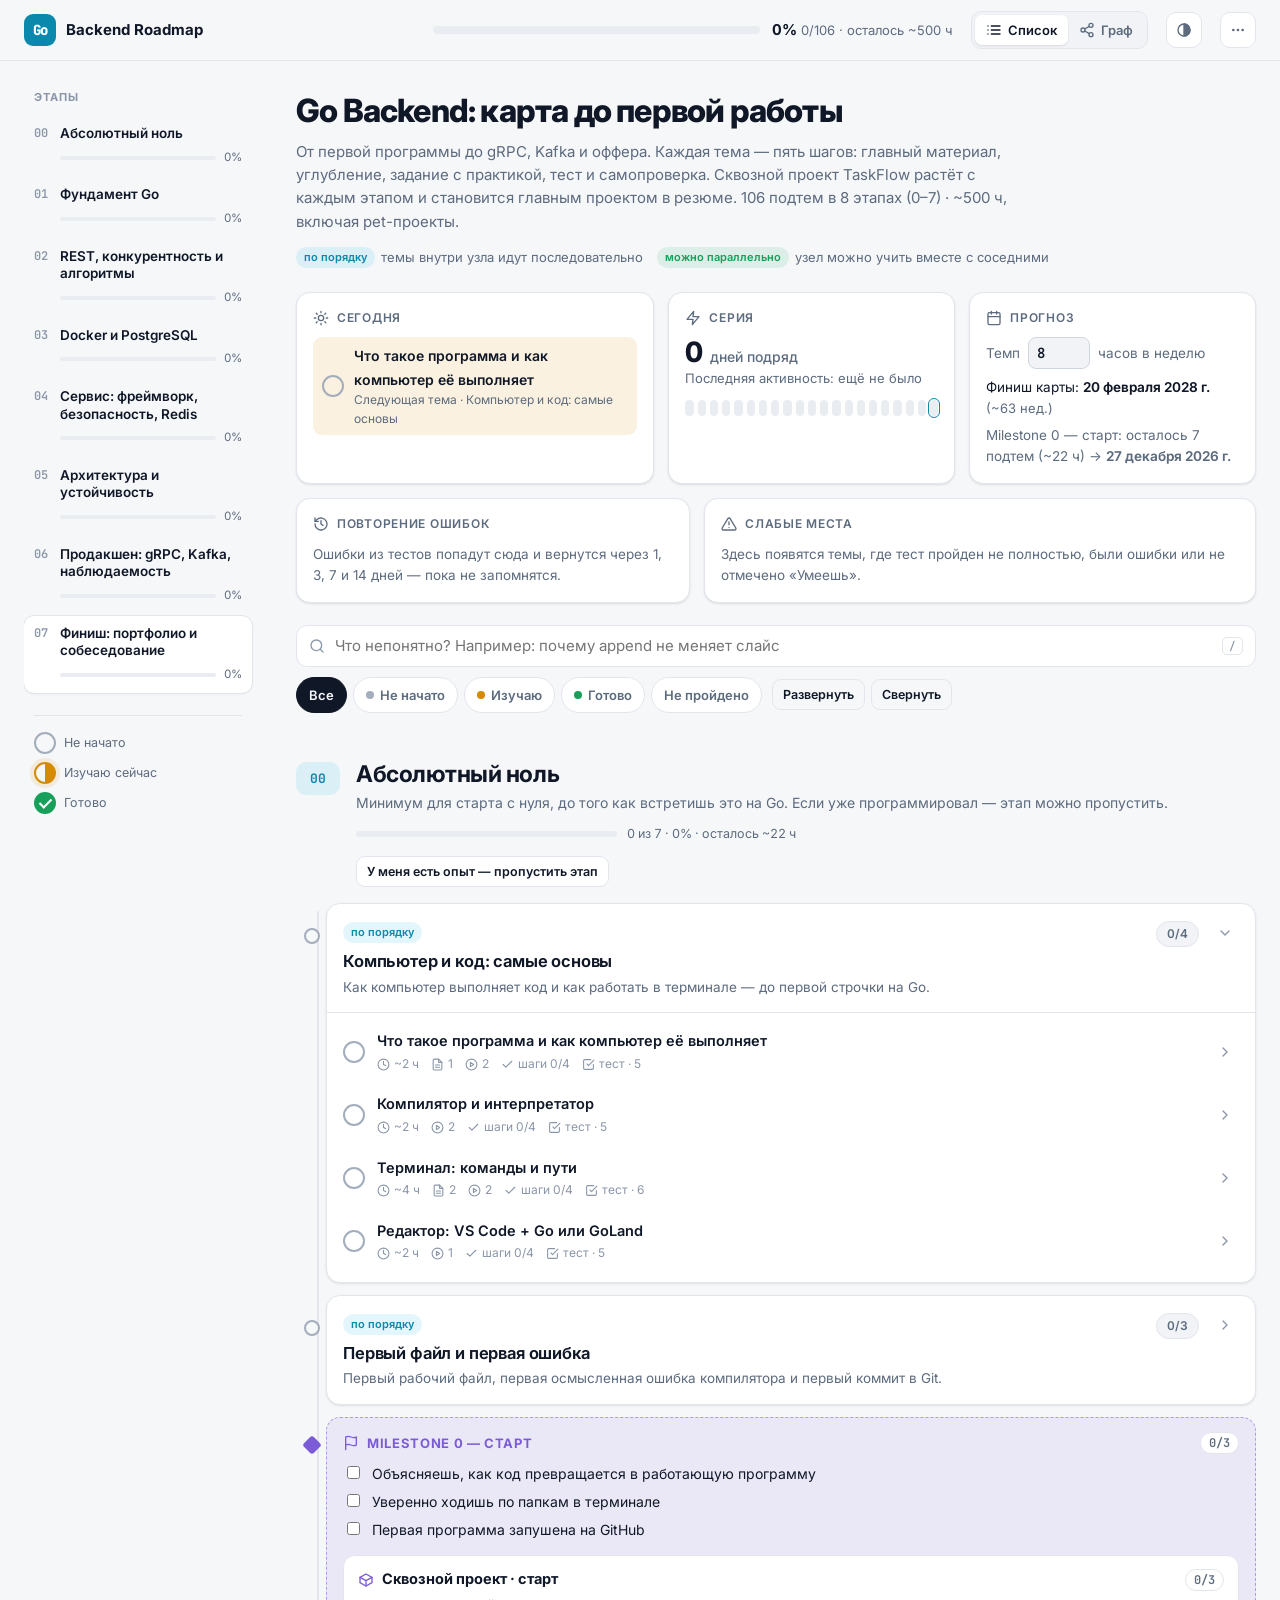
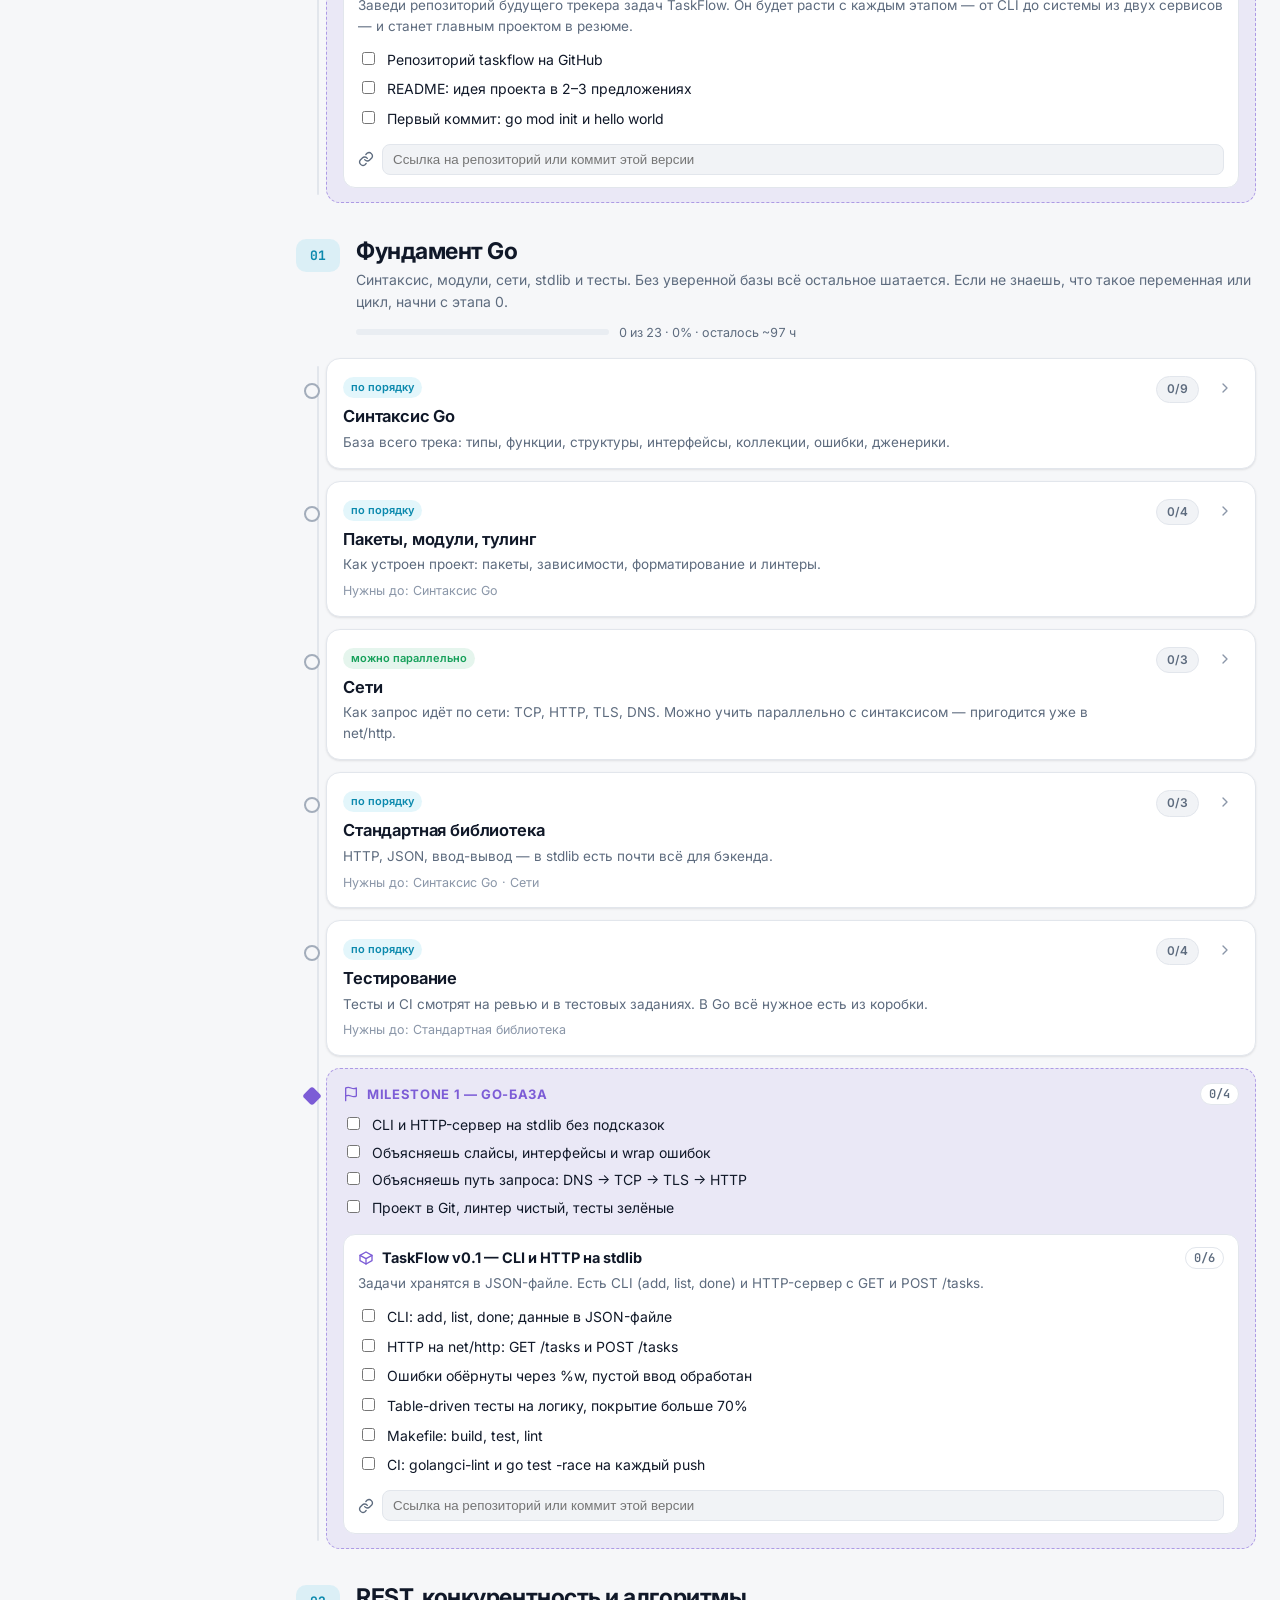
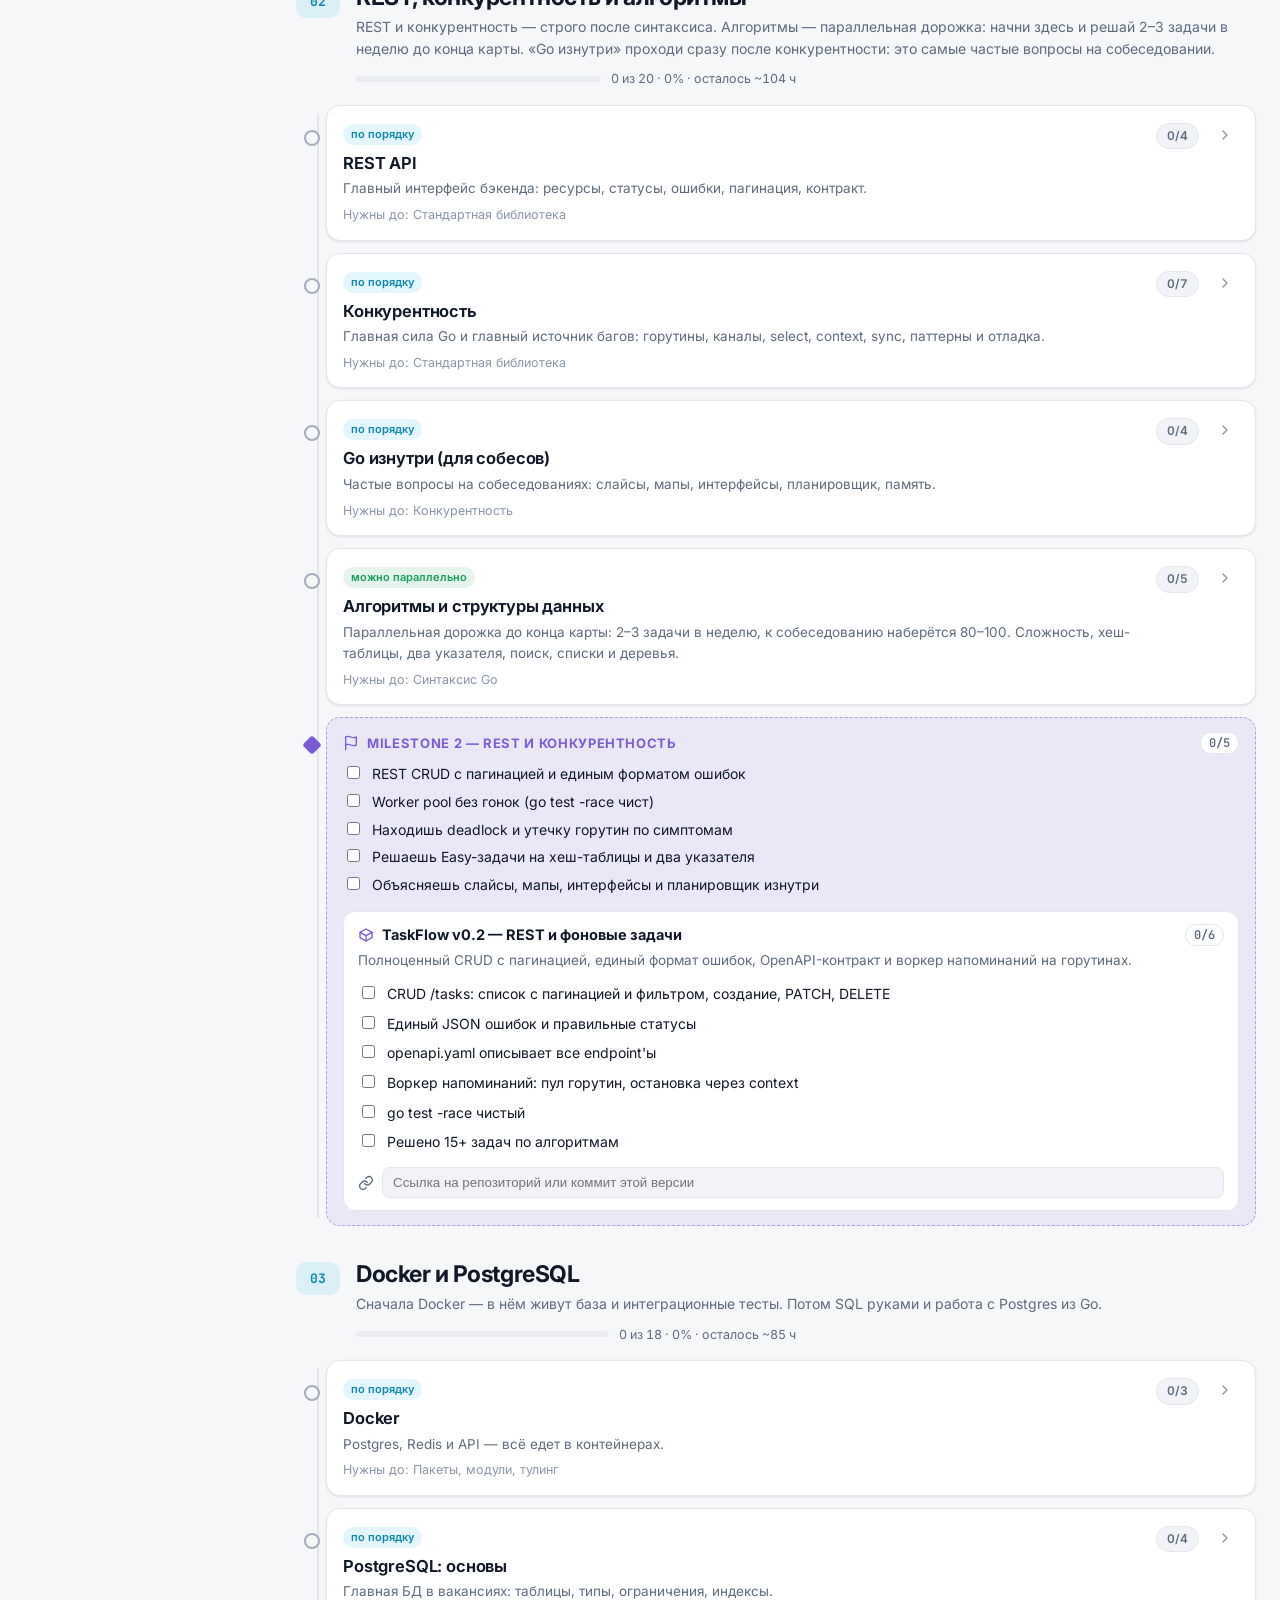
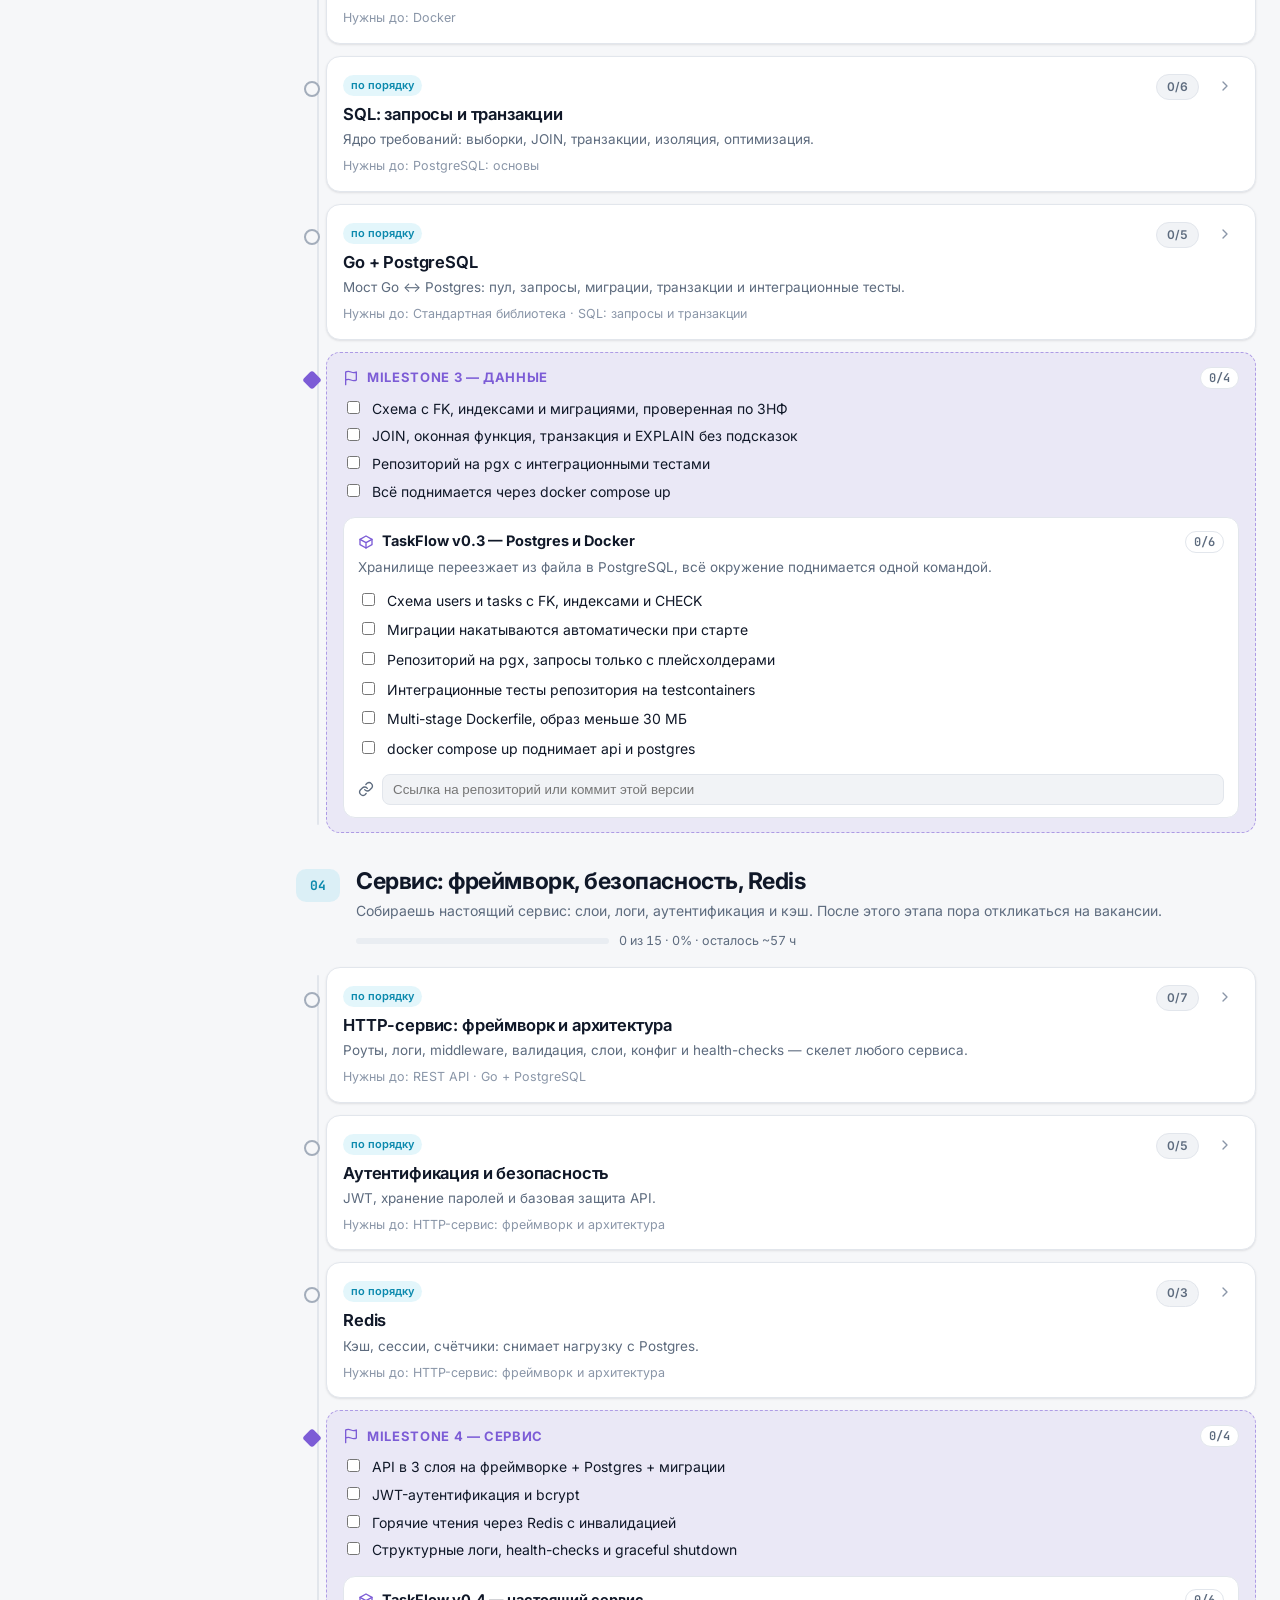
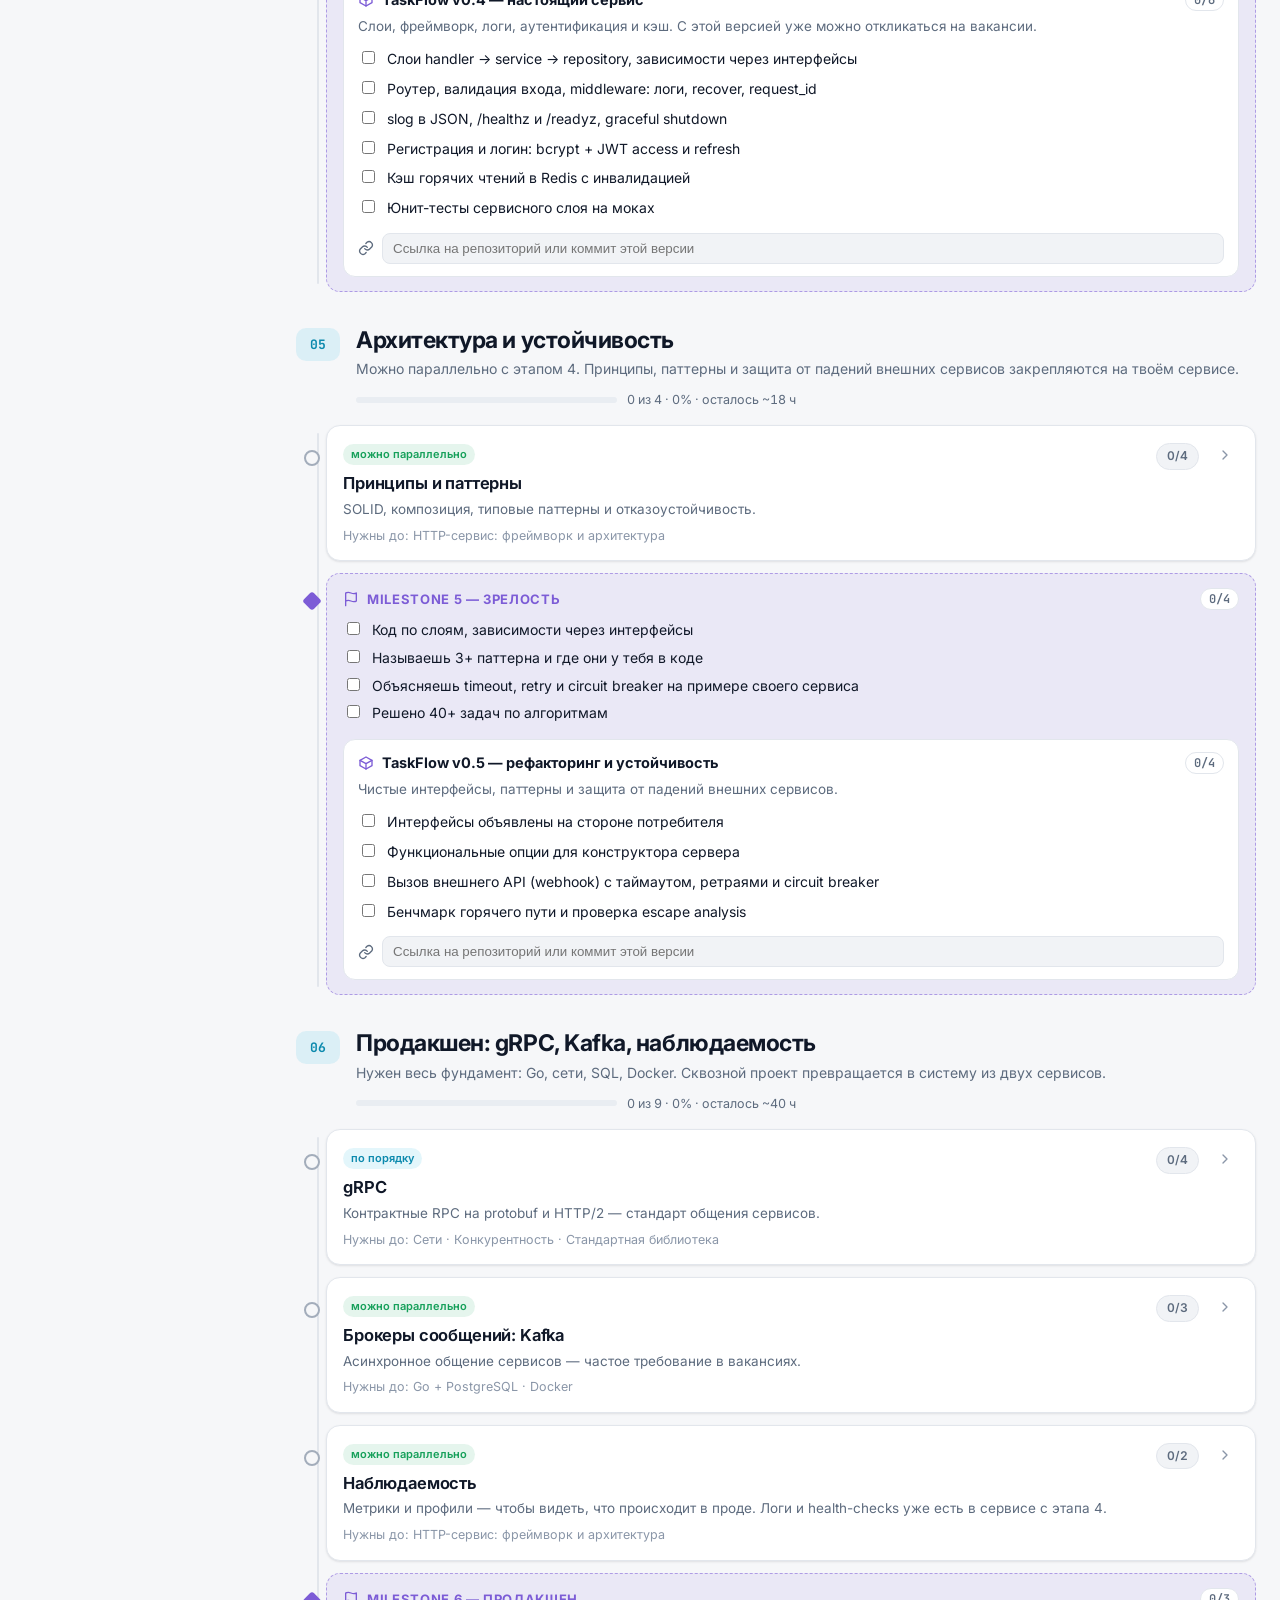
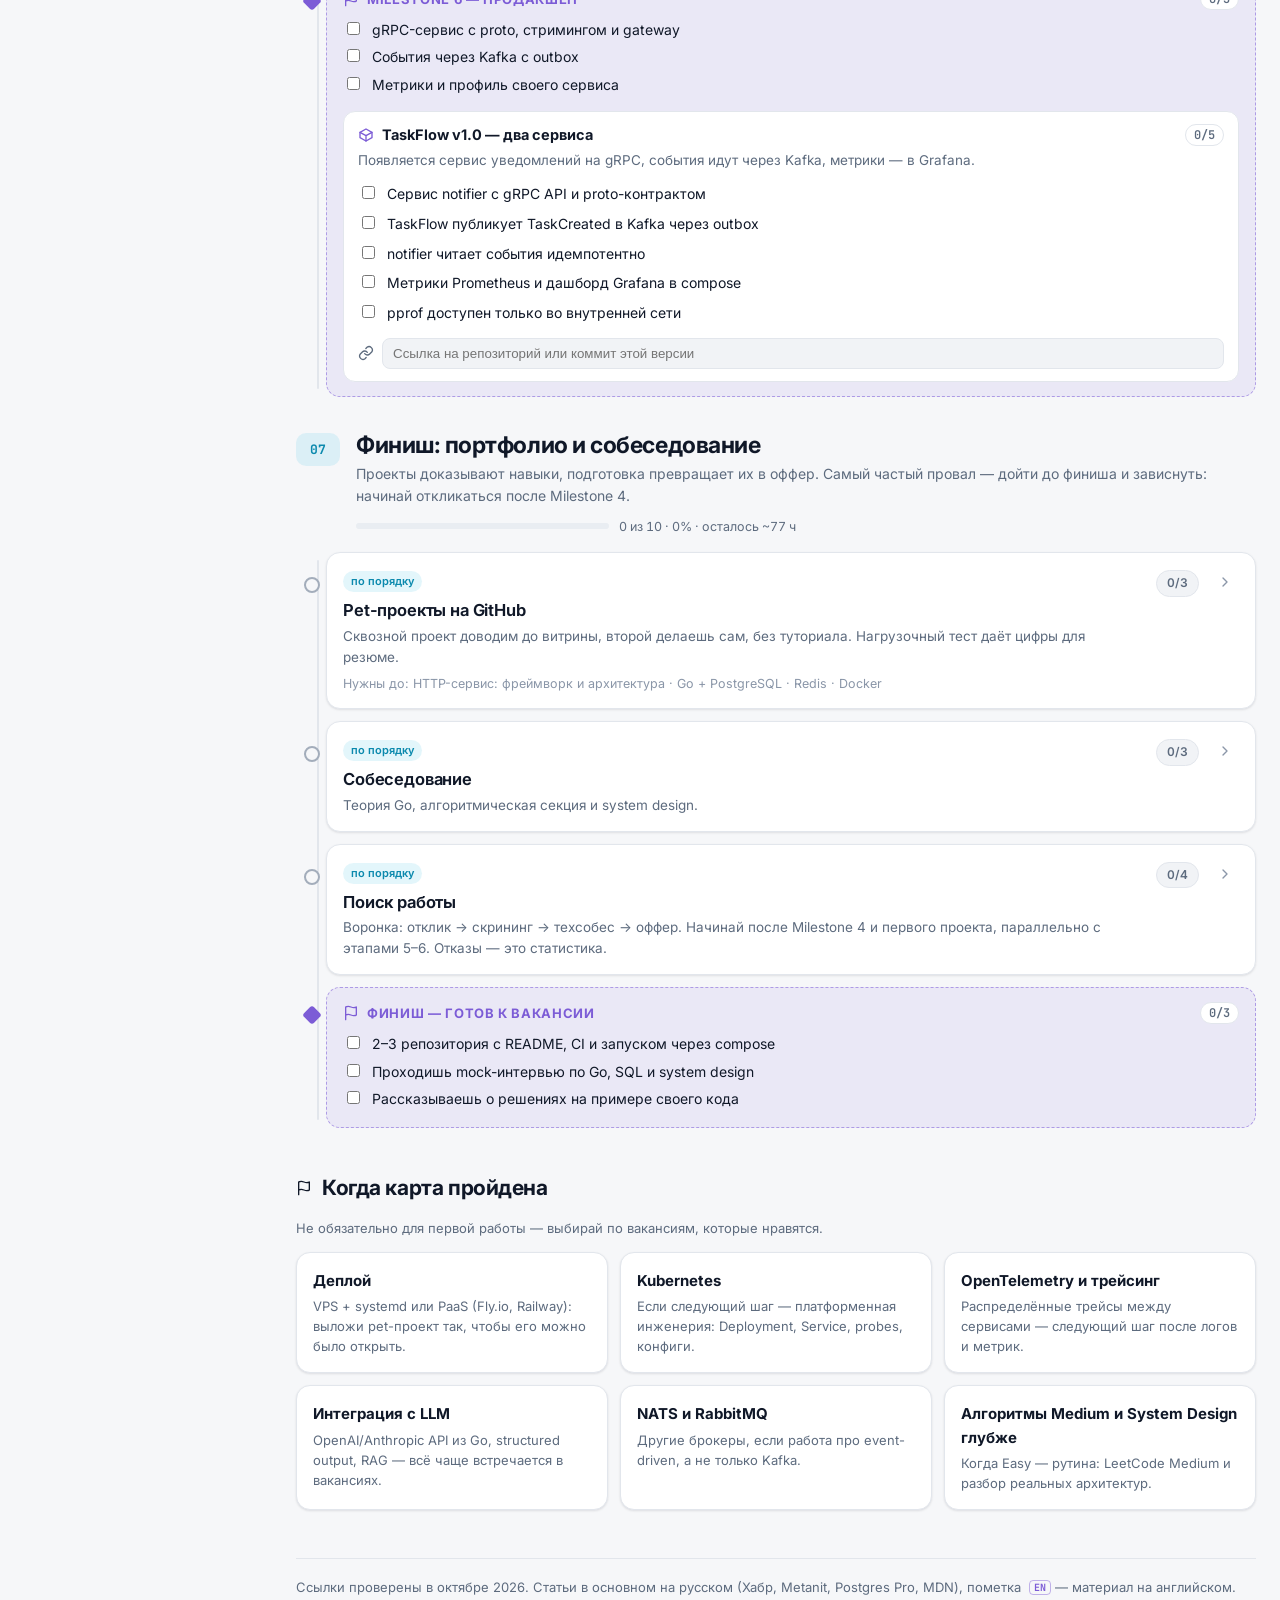
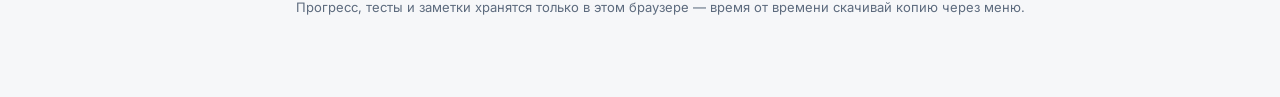
==== commit 5c45831f: "Порядок тем, правки заданий, README и автопроверки - Синтаксис: слайсы и строки идут до указателей и" ====
--- a/index.html
+++ b/index.html
@@ -124,7 +124,7 @@
     </div>
 
     <footer class="foot">
-      Ссылки проверены в сентябре 2026. Статьи в основном на русском (Хабр, Metanit, Postgres Pro, MDN), пометка <span class="en">EN</span> — материал на английском.
+      Ссылки проверены в октябре 2026. Статьи в основном на русском (Хабр, Metanit, Postgres Pro, MDN), пометка <span class="en">EN</span> — материал на английском.
       Прогресс, тесты и заметки хранятся только в этом браузере — время от времени скачивай копию через меню.
     </footer>
   </main>
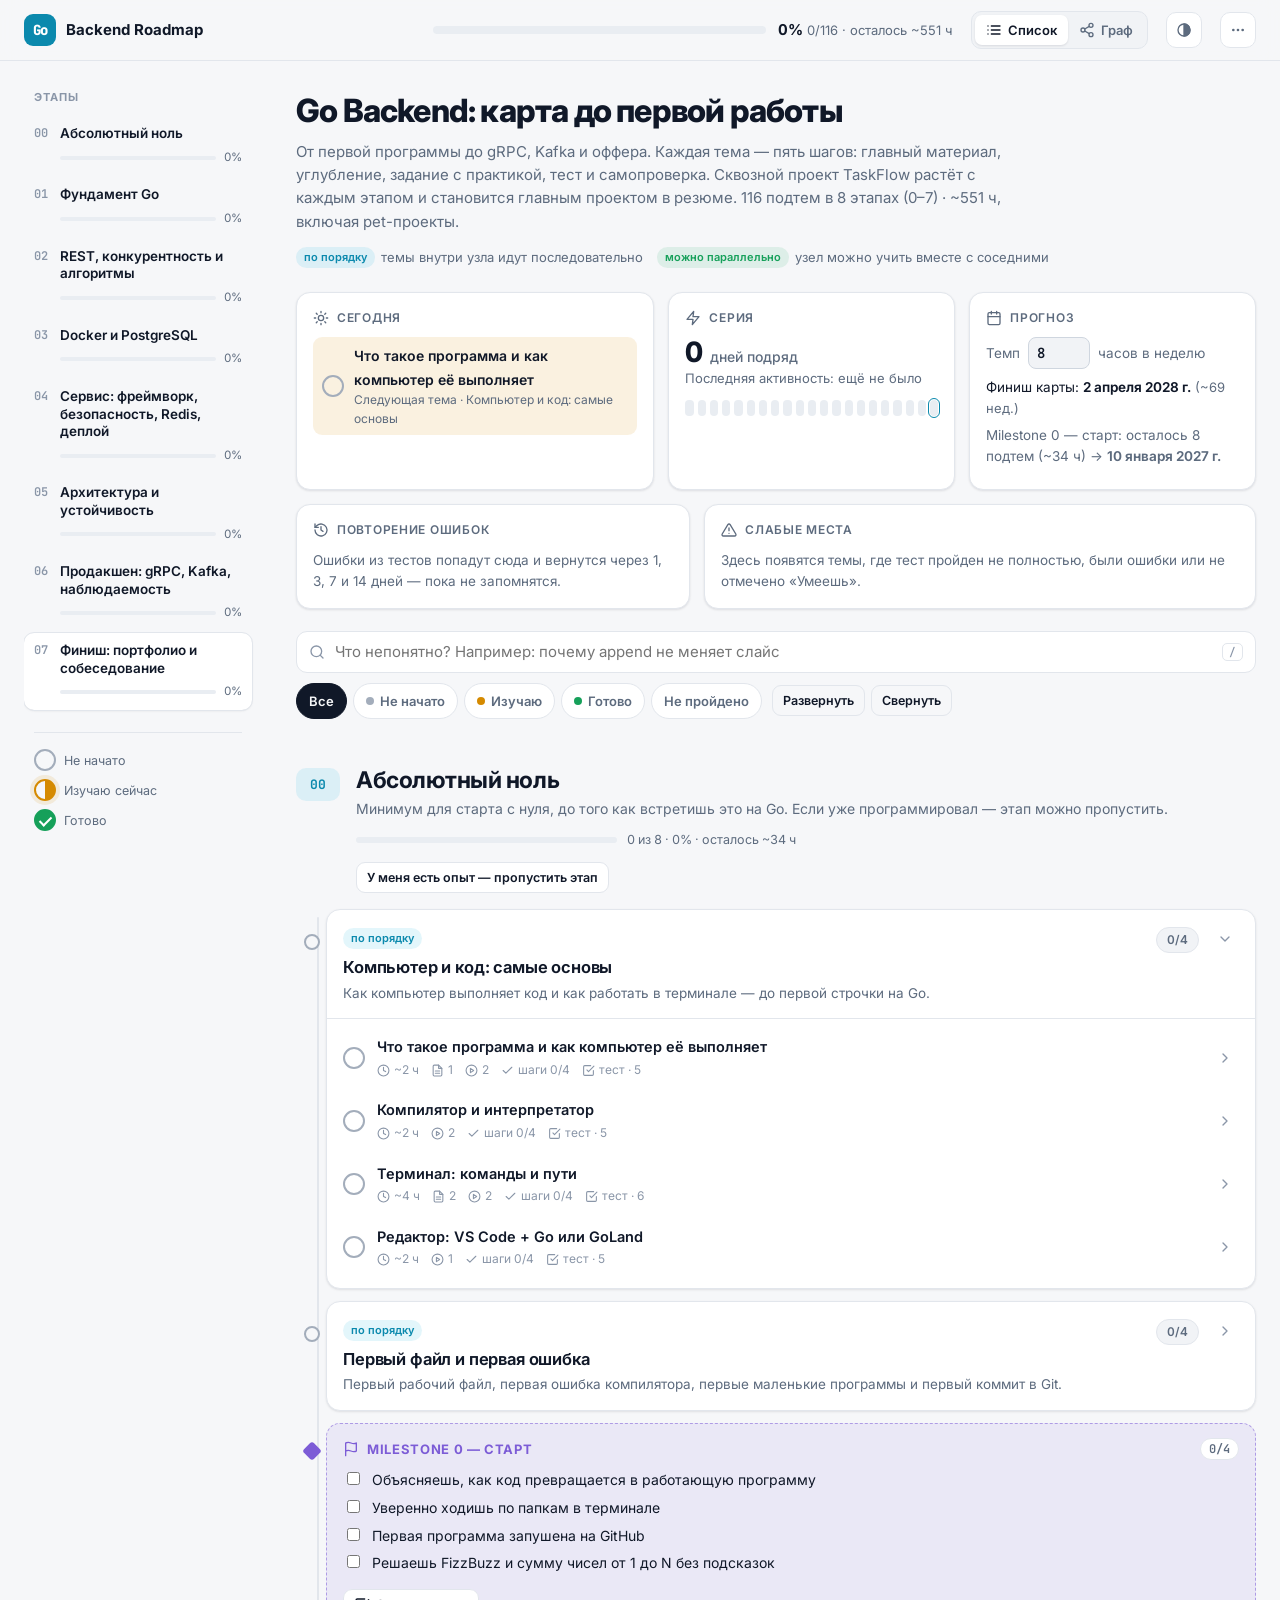
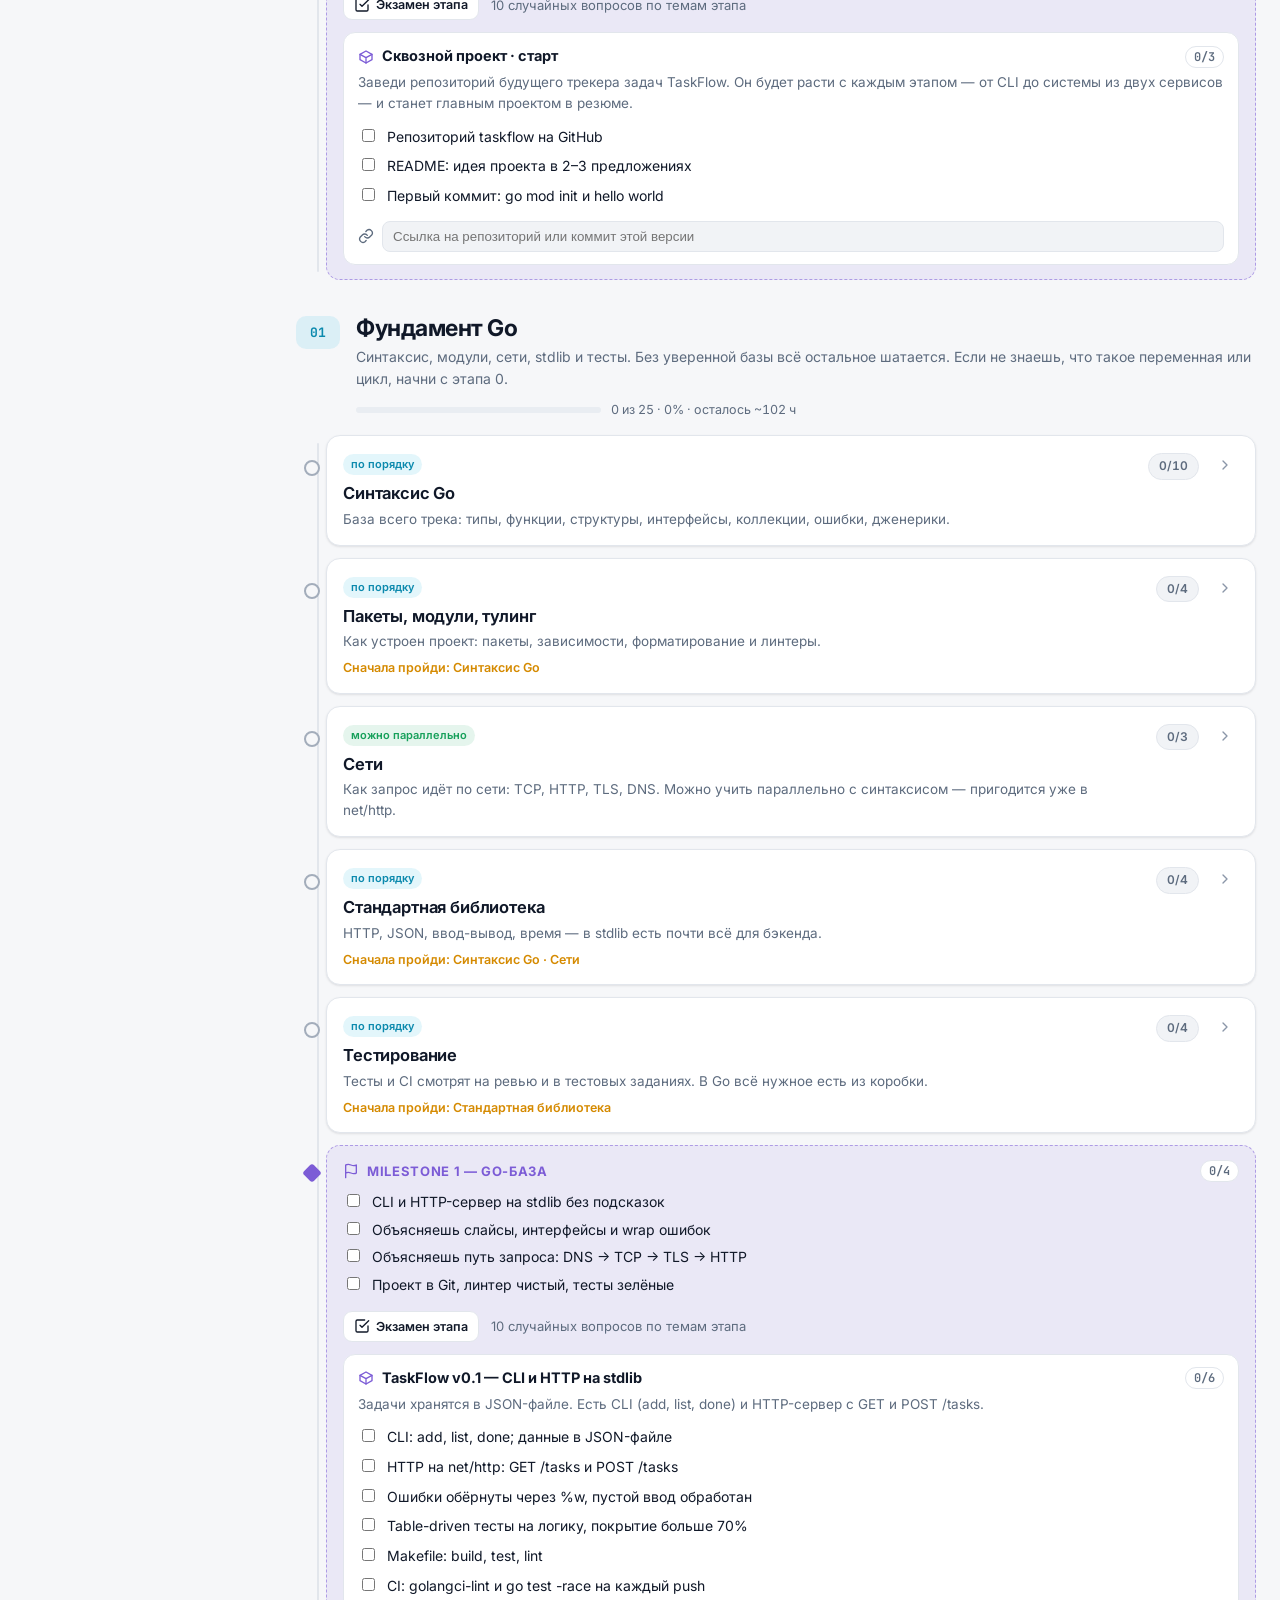
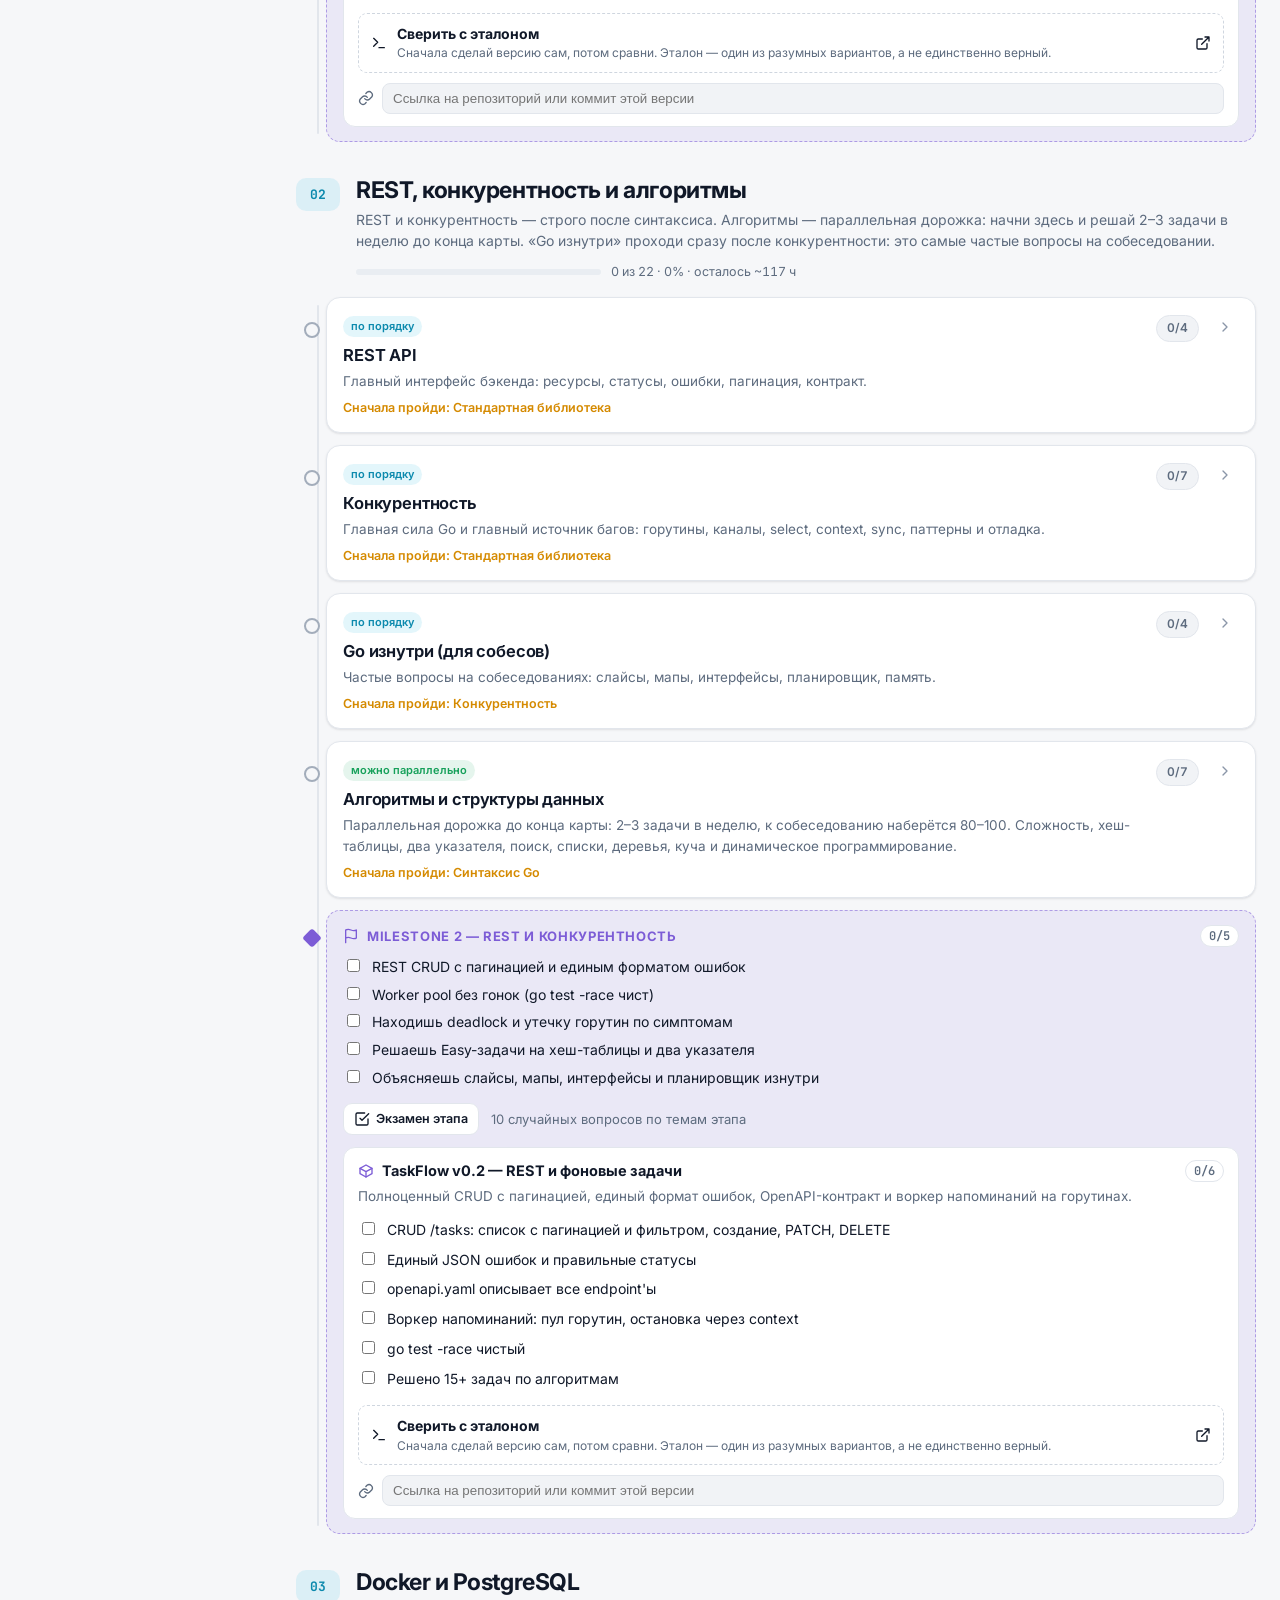
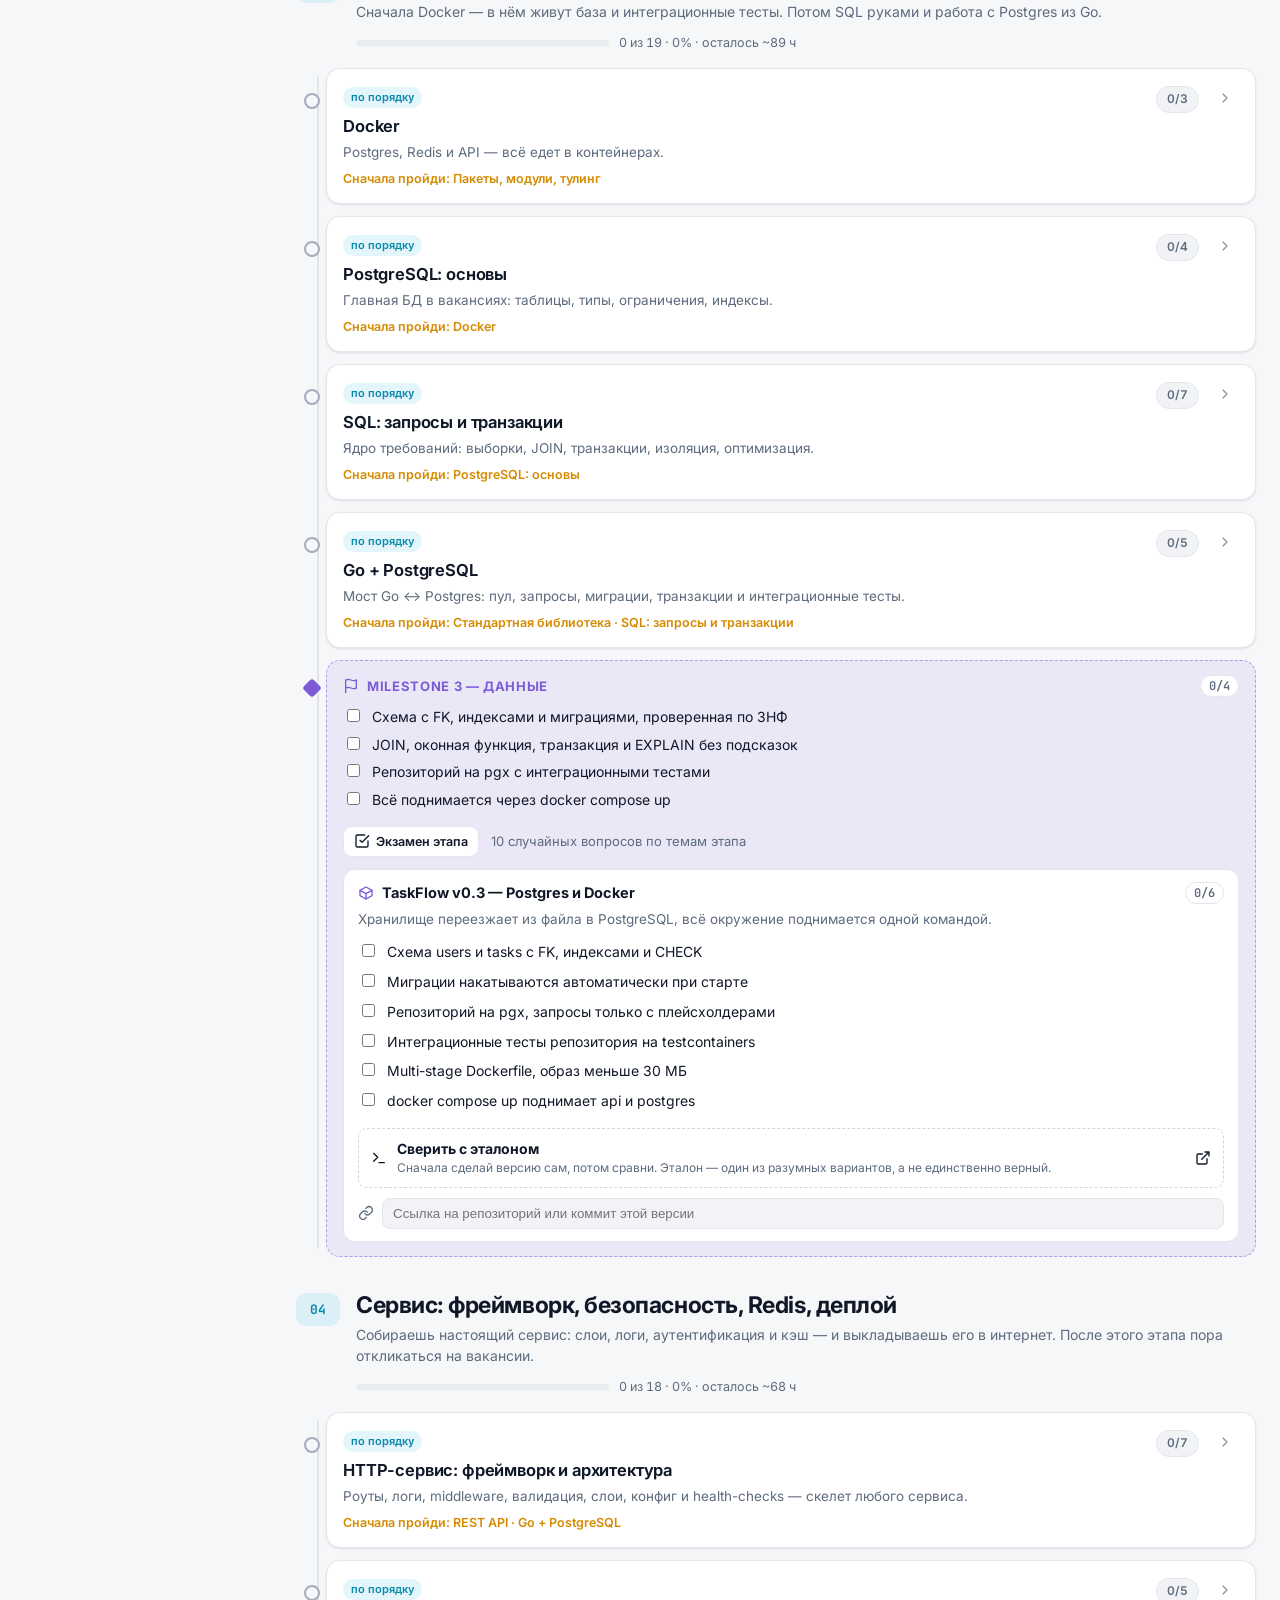
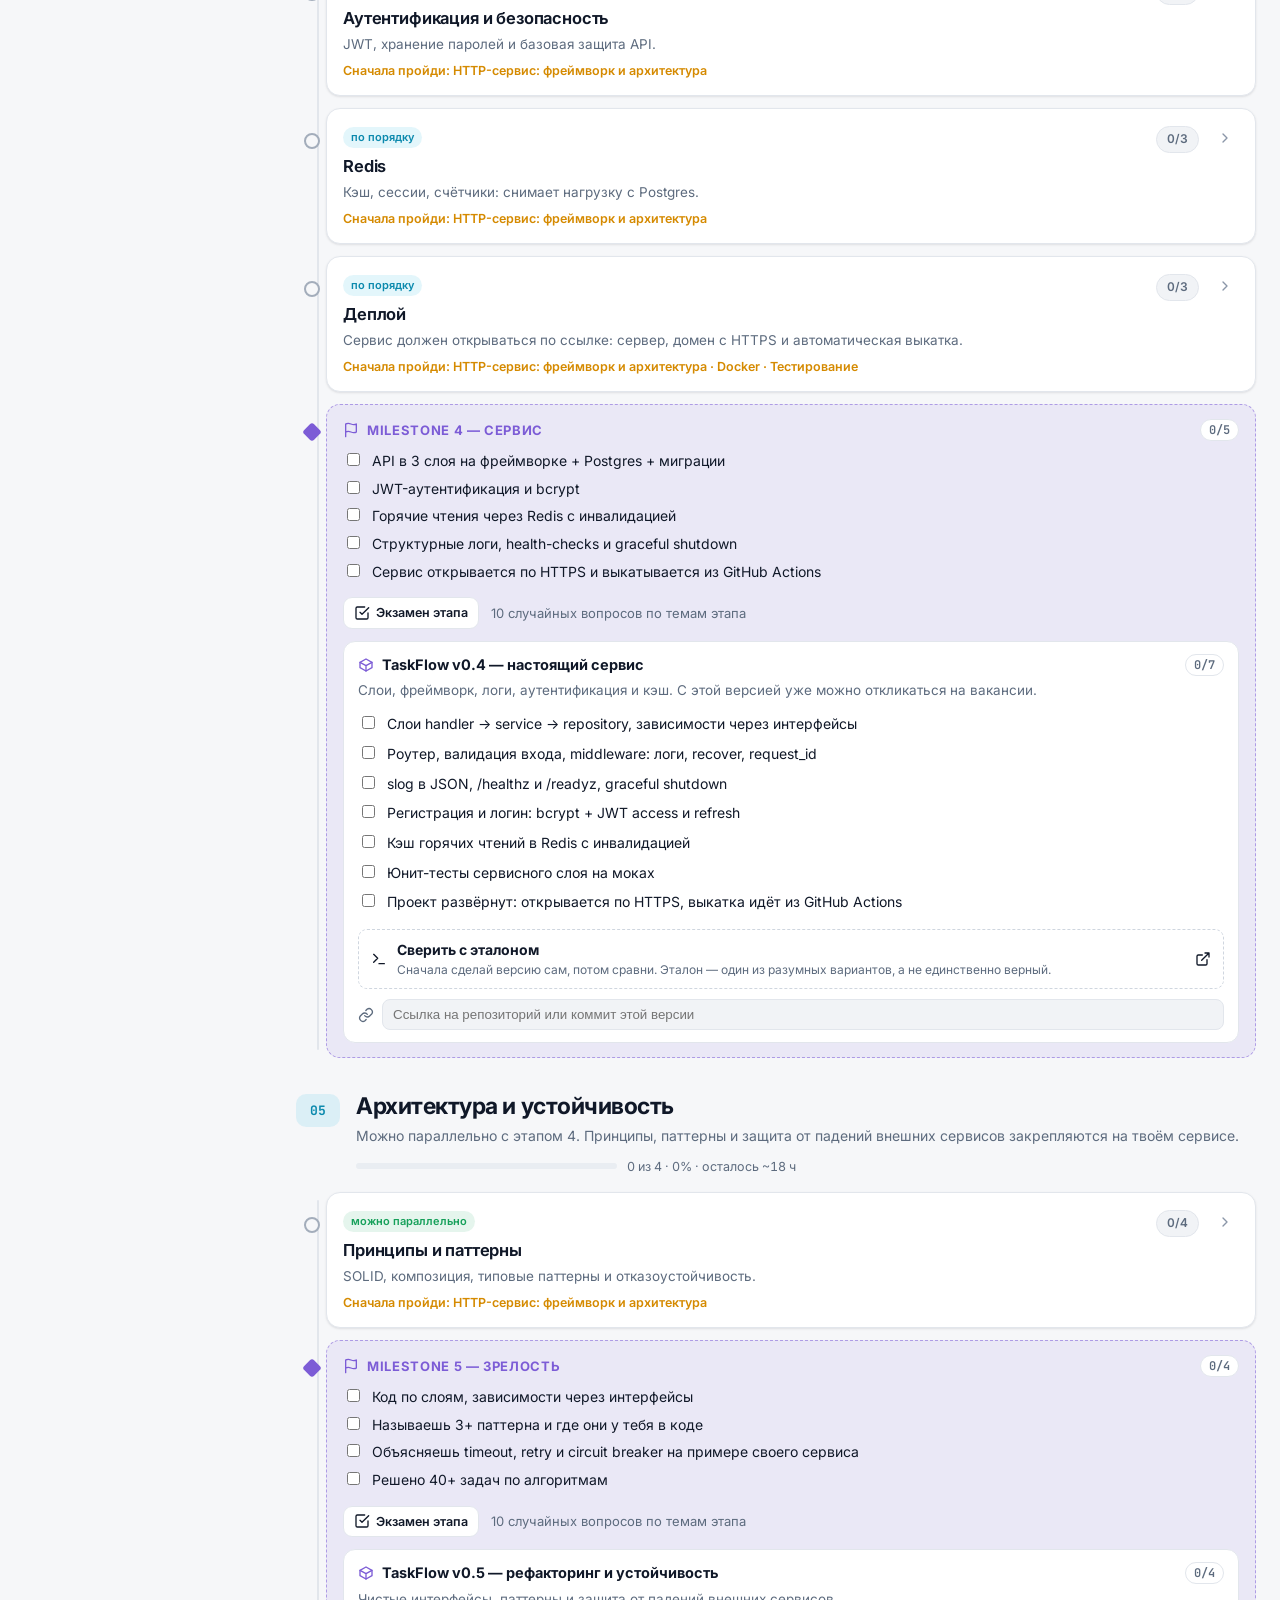
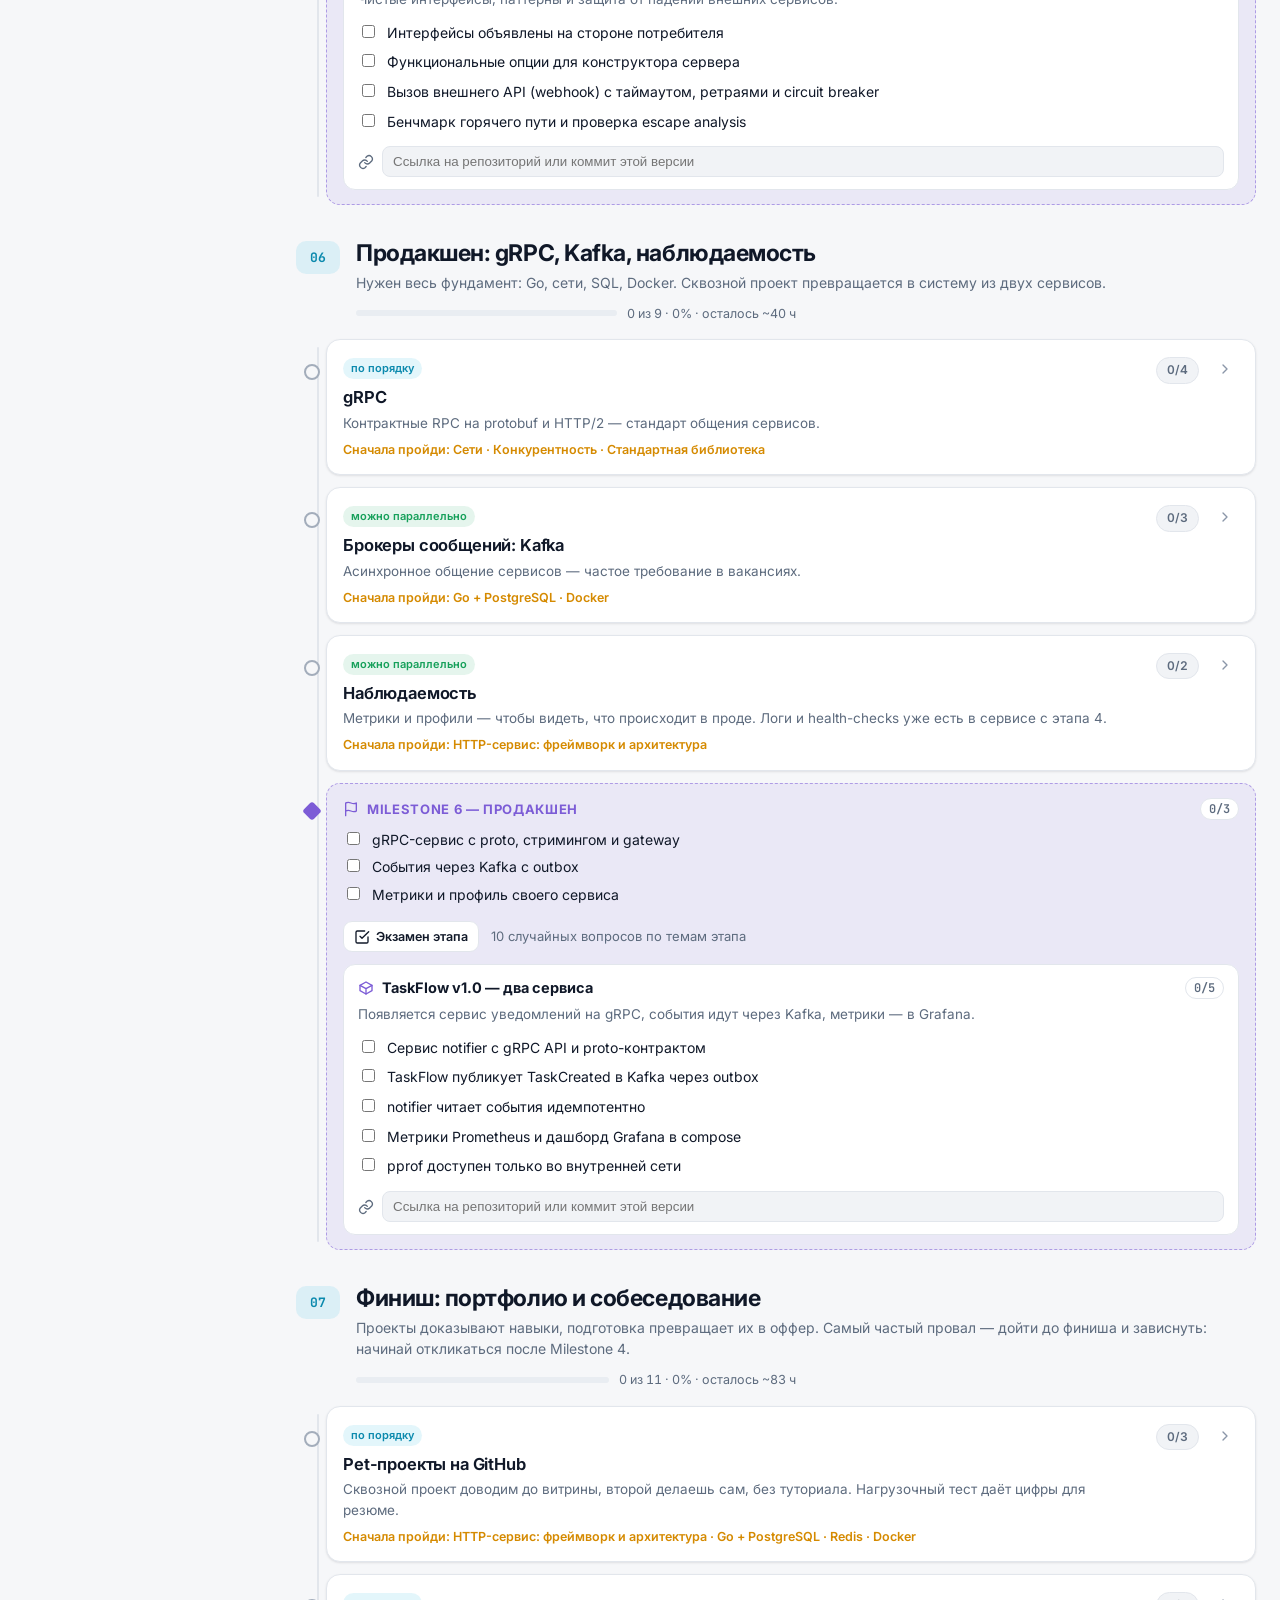
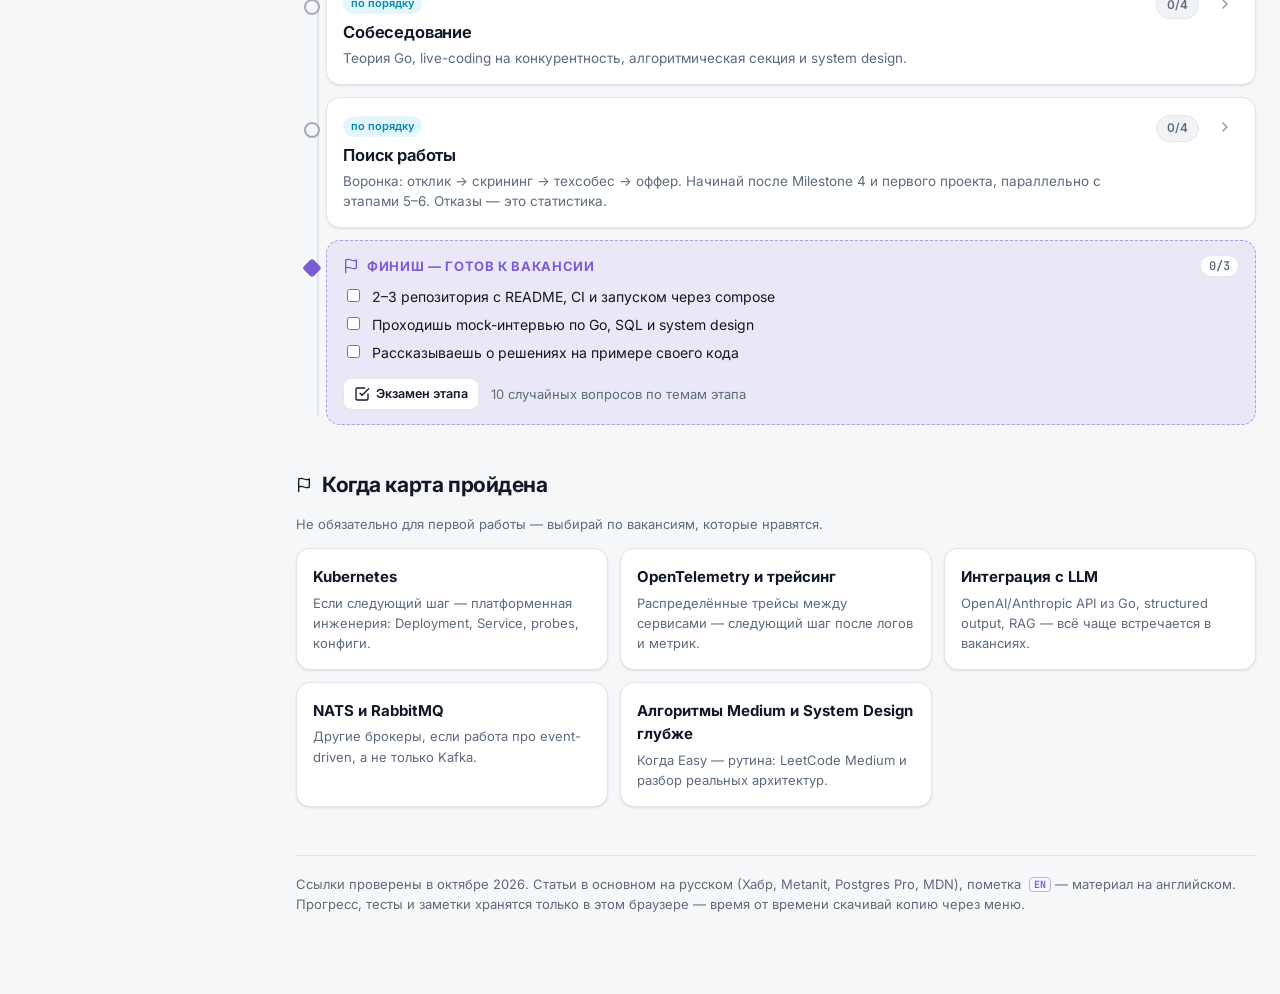
==== commit 0cbedc13: "Сайт: ссылки на темы, экзамен этапа, копия прогресса, фактический темп, тесты в браузере - Адрес стр" ====
--- a/index.html
+++ b/index.html
@@ -6,6 +6,15 @@
 <title>Go Backend Roadmap</title>
 <meta name="description" content="Карта Go-бэкенд разработчика до первой работы: 8 этапов, сквозной проект, статьи, видео, практика и тесты к каждой теме.">
 <meta name="theme-color" content="#0b89ad">
+<link rel="icon" href="data:image/svg+xml,%3Csvg xmlns='http://www.w3.org/2000/svg' viewBox='0 0 64 64'%3E%3Crect width='64' height='64' rx='14' fill='%230b89ad'/%3E%3Ctext x='32' y='43' font-family='Arial,sans-serif' font-size='28' font-weight='700' text-anchor='middle' fill='%23fff'%3EGo%3C/text%3E%3C/svg%3E">
+<link rel="canonical" href="https://ubicasmerti228.github.io/go-roadmap/">
+<meta property="og:type" content="website">
+<meta property="og:title" content="Go Backend Roadmap — карта до первой работы">
+<meta property="og:description" content="Карта Go-бэкенд разработчика до первой работы: 8 этапов, сквозной проект, статьи, видео, практика и тесты к каждой теме.">
+<meta property="og:url" content="https://ubicasmerti228.github.io/go-roadmap/">
+<meta property="og:image" content="https://ubicasmerti228.github.io/go-roadmap/og.png">
+<meta property="og:locale" content="ru_RU">
+<meta name="twitter:card" content="summary_large_image">
 <link rel="preconnect" href="https://fonts.googleapis.com">
 <link rel="preconnect" href="https://fonts.gstatic.com" crossorigin>
 <link href="https://fonts.googleapis.com/css2?family=Inter:wght@400;500;600;700;800&family=JetBrains+Mono:wght@500;600;700&display=swap" rel="stylesheet">
@@ -31,8 +40,11 @@
         <button id="mExpand"><svg class="i" viewBox="0 0 24 24"><path d="m7 15 5 5 5-5M7 9l5-5 5 5"/></svg>Развернуть все узлы</button>
         <button id="mCollapse"><svg class="i" viewBox="0 0 24 24"><path d="m7 20 5-5 5 5M7 4l5 5 5-5"/></svg>Свернуть все узлы</button>
         <hr>
+        <button id="mNews"><svg class="i" viewBox="0 0 24 24"><path d="M12 2v4M12 18v4M4.9 4.9l2.8 2.8M16.3 16.3l2.8 2.8M2 12h4M18 12h4M4.9 19.1l2.8-2.8M16.3 7.7l2.8-2.8"/></svg>Что нового</button>
+        <hr>
         <button id="mExport"><svg class="i" viewBox="0 0 24 24"><path d="M21 15v4a2 2 0 0 1-2 2H5a2 2 0 0 1-2-2v-4M7 10l5 5 5-5M12 15V3"/></svg>Скачать прогресс</button>
         <button id="mImport"><svg class="i" viewBox="0 0 24 24"><path d="M21 15v4a2 2 0 0 1-2 2H5a2 2 0 0 1-2-2v-4M17 8l-5-5-5 5M12 3v12"/></svg>Загрузить прогресс</button>
+        <div class="menu-note" id="bkInfo"></div>
         <hr>
         <button id="mReset" class="danger"><svg class="i" viewBox="0 0 24 24"><path d="M3 6h18M19 6l-1 14a2 2 0 0 1-2 2H8a2 2 0 0 1-2-2L5 6M10 11v6M14 11v6M9 6V4a1 1 0 0 1 1-1h4a1 1 0 0 1 1 1v2"/></svg>Сбросить прогресс</button>
       </div>
@@ -63,6 +75,8 @@
 
     <div class="apply" id="applyHint" hidden><span><b>Пора откликаться.</b> Этап «Сервис» пройден и TaskFlow уже настоящий сервис — не жди финиша карты, начинай поиск работы параллельно.</span><button class="btn sm" data-goto="job.where">К поиску работы</button></div>
 
+    <div class="apply backup" id="backupHint" hidden><span><b>Сделай копию прогресса.</b> Он хранится только в этом браузере и пропадёт при очистке данных сайта. <span id="bkText"></span></span><span class="apply-act"><button class="btn sm" id="bkExport">Скачать копию</button><button class="btn ghost sm" id="bkLater">Позже</button></span></div>
+
     <section class="dash">
       <div class="card">
         <div class="card-h"><svg class="i" viewBox="0 0 24 24"><circle cx="12" cy="12" r="4"/><path d="M12 2v2M12 20v2M4.9 4.9l1.4 1.4M17.7 17.7l1.4 1.4M2 12h2M20 12h2M4.9 19.1l1.4-1.4M17.7 6.3l1.4-1.4"/></svg>Сегодня</div>
@@ -79,6 +93,7 @@
         <label class="pace">Темп <input id="pw" type="number" min="1" max="80" value="8"> часов в неделю</label>
         <div class="fc-row" id="fcAll"></div>
         <div class="fc-row mut" id="fcMile" style="margin-top:6px"></div>
+        <div class="fc-row mut" id="fcReal" style="margin-top:6px"></div>
       </div>
     </section>
 
@@ -132,8 +147,14 @@
 <input type="file" id="fi" accept=".json,application/json" hidden>
 <div id="review" class="modal" hidden>
   <div class="modal-box" role="dialog" aria-modal="true" aria-label="Повторение ошибок">
-    <div class="modal-h"><b>Повторение ошибок</b><button class="icon-btn" data-rv="close" aria-label="Закрыть"><svg class="i" viewBox="0 0 24 24"><path d="M18 6 6 18M6 6l12 12"/></svg></button></div>
+    <div class="modal-h"><b id="rvTitle">Повторение ошибок</b><button class="icon-btn" data-rv="close" aria-label="Закрыть"><svg class="i" viewBox="0 0 24 24"><path d="M18 6 6 18M6 6l12 12"/></svg></button></div>
     <div id="rvBody"></div>
+  </div>
+</div>
+<div id="news" class="modal" hidden>
+  <div class="modal-box" role="dialog" aria-modal="true" aria-label="Что нового в карте">
+    <div class="modal-h"><b>Что нового в карте</b><button class="icon-btn" data-close aria-label="Закрыть"><svg class="i" viewBox="0 0 24 24"><path d="M18 6 6 18M6 6l12 12"/></svg></button></div>
+    <div id="newsBody"></div>
   </div>
 </div>
 <script src="data.js"></script>
--- a/style.css
+++ b/style.css
@@ -178,6 +178,11 @@
 .why{margin:2px 0 10px;color:var(--muted);font-size:14px}
 .task{background:var(--task-bg);border:1px solid color-mix(in srgb,var(--learn) 30%,transparent);border-left:3px solid var(--learn);border-radius:9px;padding:9px 12px;font-size:14px;margin-bottom:14px}
 .task b{display:block;font-size:11px;letter-spacing:.07em;text-transform:uppercase;color:var(--learn);margin-bottom:2px}
+.task:has(+ .ac){margin-bottom:8px}
+.ac{border:1px solid var(--border);border-radius:9px;padding:9px 12px;font-size:14px;margin-bottom:14px}
+.ac b{display:block;font-size:11px;letter-spacing:.07em;text-transform:uppercase;color:var(--muted);margin-bottom:4px}
+.ac ul{margin:0;padding-left:18px}
+.ac li{margin:2px 0}
 .st-seg{display:inline-flex;gap:4px;margin-bottom:14px;flex-wrap:wrap}
 .st-seg button{border:1px solid var(--border);background:var(--surface);border-radius:8px;padding:5px 10px;font-size:12.5px;font-weight:600;cursor:pointer;color:var(--muted);display:inline-flex;align-items:center;gap:6px}
 .st-seg .stt:after{left:3px;top:.5px;width:3px;height:6.5px;border-width:0 1.5px 1.5px 0}
@@ -407,6 +412,11 @@
 .proj-h{display:flex;align-items:center;gap:8px;font-size:14.5px}
 .proj-h svg.i{color:var(--violet)}
 .proj p{margin:4px 0 8px;font-size:13.5px;color:var(--muted)}
+.proj-ref{display:flex;align-items:center;gap:10px;margin-top:12px;padding:9px 12px;border:1px dashed var(--border-strong);border-radius:9px;color:var(--text);text-decoration:none}
+.proj-ref:hover{border-color:var(--accent)}
+.proj-ref span{flex:1;min-width:0}
+.proj-ref b{display:block;font-size:14px}
+.proj-ref small{display:block;color:var(--muted);font-size:12px}
 .proj-link{display:flex;align-items:center;gap:8px;margin-top:10px;color:var(--muted)}
 .proj-link input{flex:1;min-width:0;background:var(--surface-2);color:var(--text);border:1px solid var(--border);border-radius:8px;padding:7px 10px;font:13px/1.3 inherit}
 .proj-link input:focus{outline:0;border-color:var(--accent)}
@@ -429,3 +439,27 @@
 .step,.step-b,.quiz,.qs,.q,.q-t,.opts,.opt>span{min-width:0}
 .q-t{overflow-wrap:anywhere}
 @media (max-width:640px){ .vgrid{grid-template-columns:1fr} }
+
+/* ---------- доступность, ссылки на темы, экзамен, напоминание о копии, новости ---------- */
+:focus-visible{outline:2px solid var(--accent);outline-offset:2px;border-radius:6px}
+.search input:focus-visible,.note:focus-visible,.proj-link input:focus-visible{outline:0}
+.sub-f{display:flex;flex-wrap:wrap;gap:6px 8px;align-items:center}
+.sub-f a.note-btn{text-decoration:none}
+.req.ok{color:var(--done)}
+.node.early .req{color:var(--learn);font-weight:600}
+.exam{display:flex;flex-wrap:wrap;align-items:center;gap:8px 12px;margin-top:12px;font-size:13px}
+.exam .btn{display:inline-flex;align-items:center;gap:6px}
+.apply.backup{border-color:var(--border-strong)}
+.apply-act{display:inline-flex;gap:8px;flex-wrap:wrap}
+.menu-note{padding:2px 12px 6px;font-size:12px;color:var(--faint)}
+.icon-btn.dot,#mNews.dot{position:relative}
+.icon-btn.dot::after,#mNews.dot::after{content:"";position:absolute;top:6px;right:6px;width:8px;height:8px;border-radius:50%;background:var(--learn)}
+#mNews.dot::after{top:50%;right:12px;transform:translateY(-50%)}
+.news-i{padding:10px 0;border-top:1px solid var(--border)}
+.news-i:first-child{border-top:0;padding-top:0}
+.news-i time{display:block;font-size:12px;font-weight:600;letter-spacing:.06em;text-transform:uppercase;color:var(--muted);margin-bottom:6px}
+.news-i ul{margin:0;padding-left:18px;font-size:14px}
+.news-i li{margin:4px 0}
+#newsBody{max-height:70vh;overflow:auto}
+.rv-sum .weak-list{margin:10px 0 14px}
+.apply.backup{background:var(--surface);border-color:var(--border-strong)}
